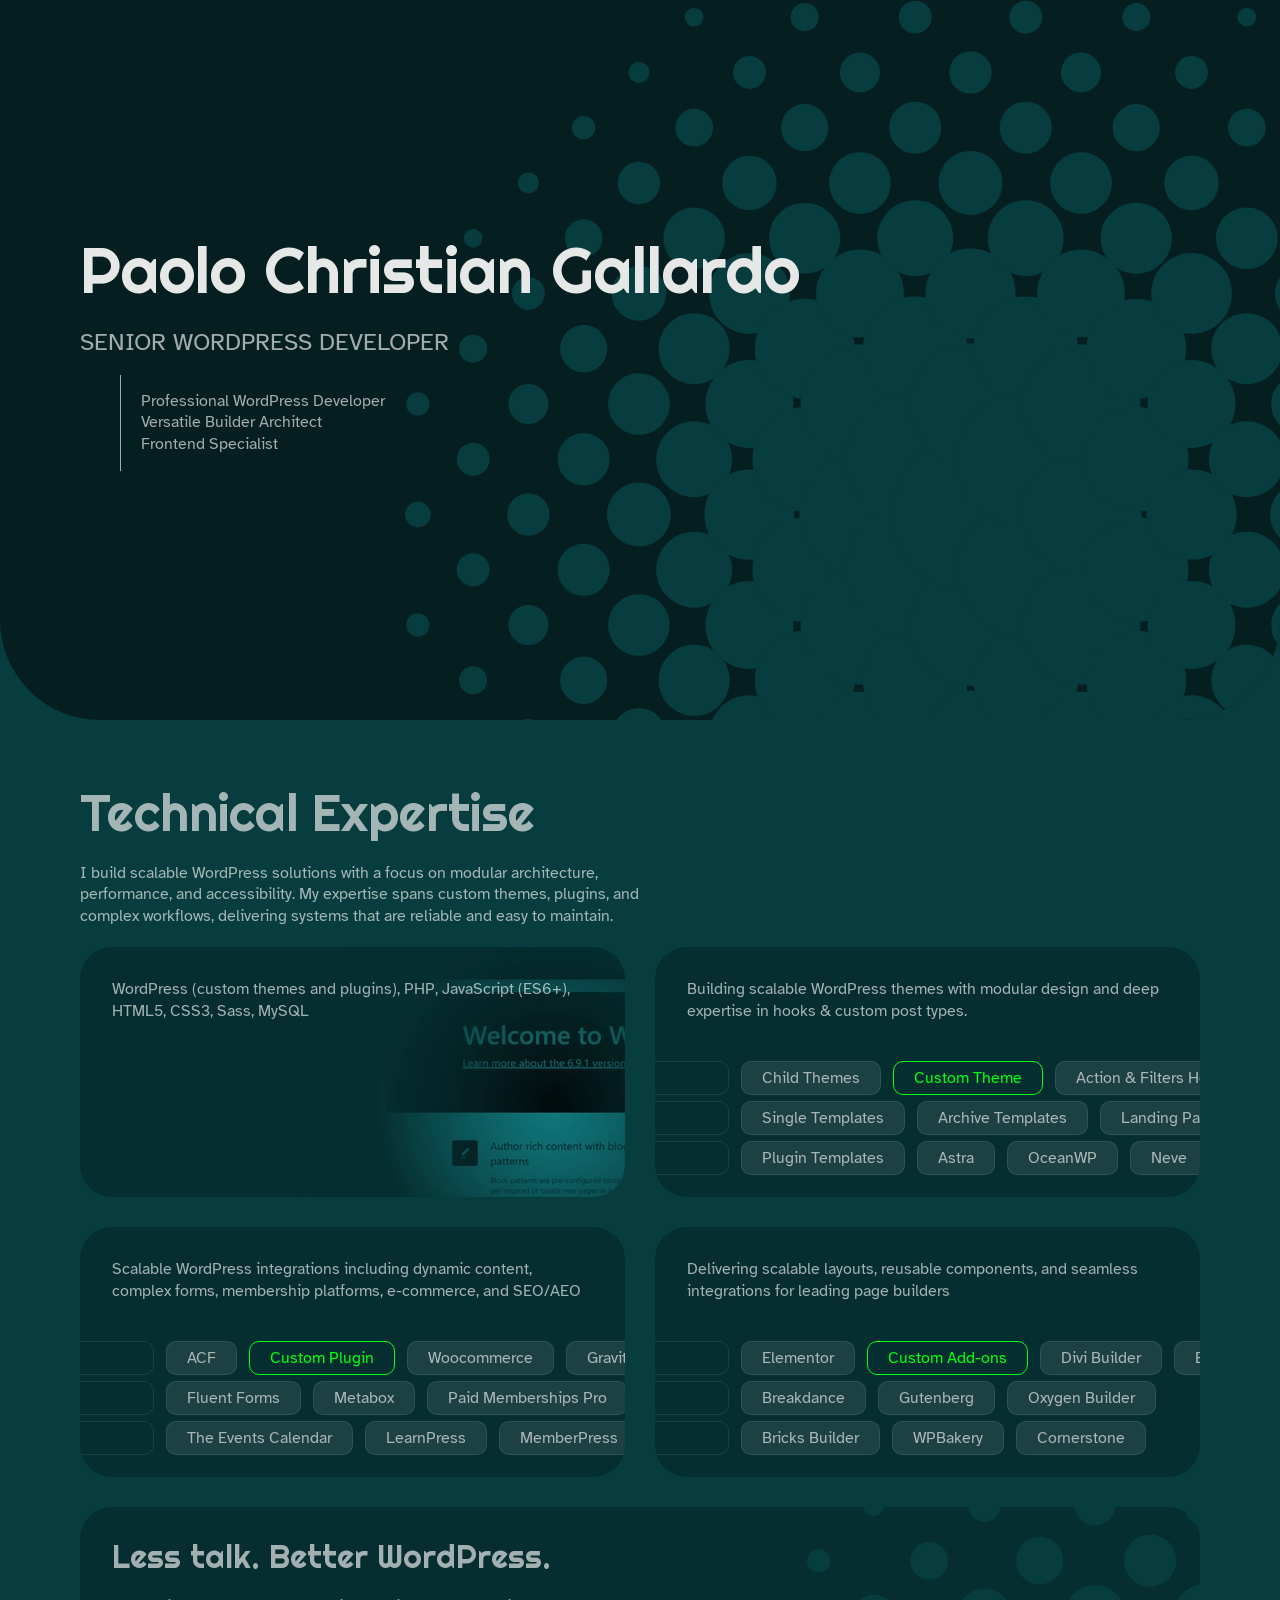
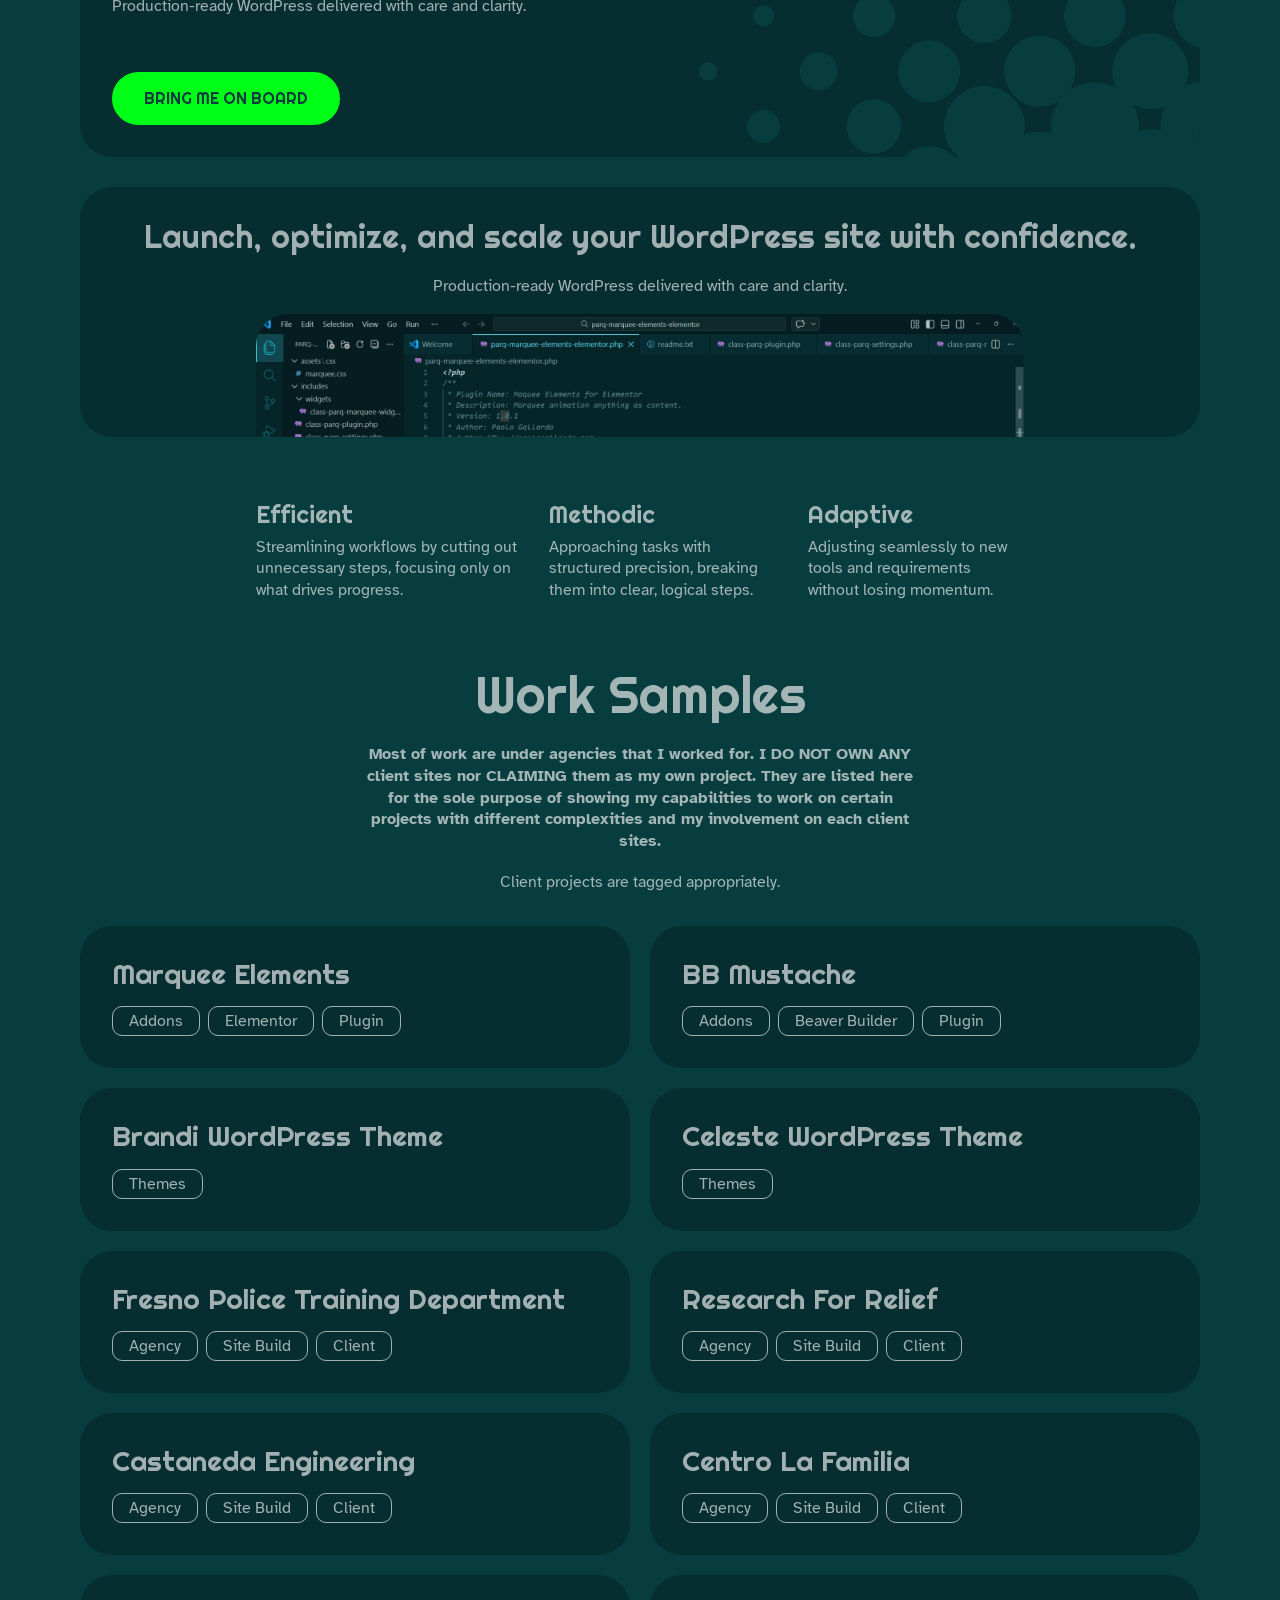
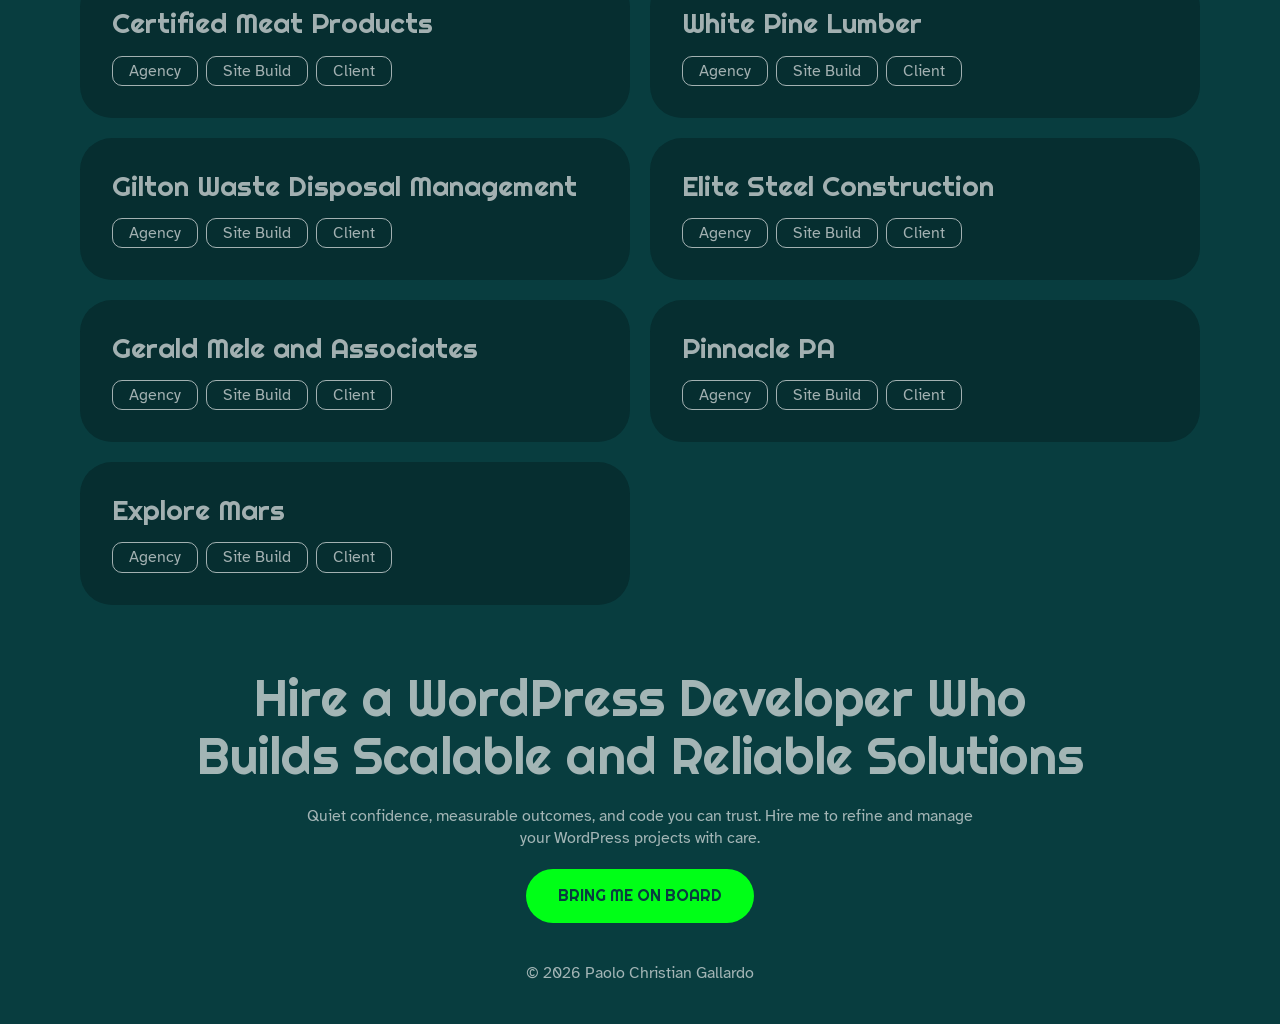
==== index.html @ c9f378cd "regen" ====
<!DOCTYPE html><html><head><meta charset="utf-8"><meta name="viewport" content="width=device-width, initial-scale=1"><style id="nuxt-ui-colors">@layer theme {
  :root, :host {
  --ui-color-primary-50: var(--color-green-50, oklch(98.2% 0.018 155.826));
  --ui-color-primary-100: var(--color-green-100, oklch(96.2% 0.044 156.743));
  --ui-color-primary-200: var(--color-green-200, oklch(92.5% 0.084 155.995));
  --ui-color-primary-300: var(--color-green-300, oklch(87.1% 0.15 154.449));
  --ui-color-primary-400: var(--color-green-400, oklch(79.2% 0.209 151.711));
  --ui-color-primary-500: var(--color-green-500, oklch(72.3% 0.219 149.579));
  --ui-color-primary-600: var(--color-green-600, oklch(62.7% 0.194 149.214));
  --ui-color-primary-700: var(--color-green-700, oklch(52.7% 0.154 150.069));
  --ui-color-primary-800: var(--color-green-800, oklch(44.8% 0.119 151.328));
  --ui-color-primary-900: var(--color-green-900, oklch(39.3% 0.095 152.535));
  --ui-color-primary-950: var(--color-green-950, oklch(26.6% 0.065 152.934));
  --ui-color-secondary-50: var(--color-blue-50, oklch(97% 0.014 254.604));
  --ui-color-secondary-100: var(--color-blue-100, oklch(93.2% 0.032 255.585));
  --ui-color-secondary-200: var(--color-blue-200, oklch(88.2% 0.059 254.128));
  --ui-color-secondary-300: var(--color-blue-300, oklch(80.9% 0.105 251.813));
  --ui-color-secondary-400: var(--color-blue-400, oklch(70.7% 0.165 254.624));
  --ui-color-secondary-500: var(--color-blue-500, oklch(62.3% 0.214 259.815));
  --ui-color-secondary-600: var(--color-blue-600, oklch(54.6% 0.245 262.881));
  --ui-color-secondary-700: var(--color-blue-700, oklch(48.8% 0.243 264.376));
  --ui-color-secondary-800: var(--color-blue-800, oklch(42.4% 0.199 265.638));
  --ui-color-secondary-900: var(--color-blue-900, oklch(37.9% 0.146 265.522));
  --ui-color-secondary-950: var(--color-blue-950, oklch(28.2% 0.091 267.935));
  --ui-color-success-50: var(--color-green-50, oklch(98.2% 0.018 155.826));
  --ui-color-success-100: var(--color-green-100, oklch(96.2% 0.044 156.743));
  --ui-color-success-200: var(--color-green-200, oklch(92.5% 0.084 155.995));
  --ui-color-success-300: var(--color-green-300, oklch(87.1% 0.15 154.449));
  --ui-color-success-400: var(--color-green-400, oklch(79.2% 0.209 151.711));
  --ui-color-success-500: var(--color-green-500, oklch(72.3% 0.219 149.579));
  --ui-color-success-600: var(--color-green-600, oklch(62.7% 0.194 149.214));
  --ui-color-success-700: var(--color-green-700, oklch(52.7% 0.154 150.069));
  --ui-color-success-800: var(--color-green-800, oklch(44.8% 0.119 151.328));
  --ui-color-success-900: var(--color-green-900, oklch(39.3% 0.095 152.535));
  --ui-color-success-950: var(--color-green-950, oklch(26.6% 0.065 152.934));
  --ui-color-info-50: var(--color-blue-50, oklch(97% 0.014 254.604));
  --ui-color-info-100: var(--color-blue-100, oklch(93.2% 0.032 255.585));
  --ui-color-info-200: var(--color-blue-200, oklch(88.2% 0.059 254.128));
  --ui-color-info-300: var(--color-blue-300, oklch(80.9% 0.105 251.813));
  --ui-color-info-400: var(--color-blue-400, oklch(70.7% 0.165 254.624));
  --ui-color-info-500: var(--color-blue-500, oklch(62.3% 0.214 259.815));
  --ui-color-info-600: var(--color-blue-600, oklch(54.6% 0.245 262.881));
  --ui-color-info-700: var(--color-blue-700, oklch(48.8% 0.243 264.376));
  --ui-color-info-800: var(--color-blue-800, oklch(42.4% 0.199 265.638));
  --ui-color-info-900: var(--color-blue-900, oklch(37.9% 0.146 265.522));
  --ui-color-info-950: var(--color-blue-950, oklch(28.2% 0.091 267.935));
  --ui-color-warning-50: var(--color-yellow-50, oklch(98.7% 0.026 102.212));
  --ui-color-warning-100: var(--color-yellow-100, oklch(97.3% 0.071 103.193));
  --ui-color-warning-200: var(--color-yellow-200, oklch(94.5% 0.129 101.54));
  --ui-color-warning-300: var(--color-yellow-300, oklch(90.5% 0.182 98.111));
  --ui-color-warning-400: var(--color-yellow-400, oklch(85.2% 0.199 91.936));
  --ui-color-warning-500: var(--color-yellow-500, oklch(79.5% 0.184 86.047));
  --ui-color-warning-600: var(--color-yellow-600, oklch(68.1% 0.162 75.834));
  --ui-color-warning-700: var(--color-yellow-700, oklch(55.4% 0.135 66.442));
  --ui-color-warning-800: var(--color-yellow-800, oklch(47.6% 0.114 61.907));
  --ui-color-warning-900: var(--color-yellow-900, oklch(42.1% 0.095 57.708));
  --ui-color-warning-950: var(--color-yellow-950, oklch(28.6% 0.066 53.813));
  --ui-color-error-50: var(--color-red-50, oklch(97.1% 0.013 17.38));
  --ui-color-error-100: var(--color-red-100, oklch(93.6% 0.032 17.717));
  --ui-color-error-200: var(--color-red-200, oklch(88.5% 0.062 18.334));
  --ui-color-error-300: var(--color-red-300, oklch(80.8% 0.114 19.571));
  --ui-color-error-400: var(--color-red-400, oklch(70.4% 0.191 22.216));
  --ui-color-error-500: var(--color-red-500, oklch(63.7% 0.237 25.331));
  --ui-color-error-600: var(--color-red-600, oklch(57.7% 0.245 27.325));
  --ui-color-error-700: var(--color-red-700, oklch(50.5% 0.213 27.518));
  --ui-color-error-800: var(--color-red-800, oklch(44.4% 0.177 26.899));
  --ui-color-error-900: var(--color-red-900, oklch(39.6% 0.141 25.723));
  --ui-color-error-950: var(--color-red-950, oklch(25.8% 0.092 26.042));
  --ui-color-neutral-50: var(--color-slate-50, oklch(98.4% 0.003 247.858));
  --ui-color-neutral-100: var(--color-slate-100, oklch(96.8% 0.007 247.896));
  --ui-color-neutral-200: var(--color-slate-200, oklch(92.9% 0.013 255.508));
  --ui-color-neutral-300: var(--color-slate-300, oklch(86.9% 0.022 252.894));
  --ui-color-neutral-400: var(--color-slate-400, oklch(70.4% 0.04 256.788));
  --ui-color-neutral-500: var(--color-slate-500, oklch(55.4% 0.046 257.417));
  --ui-color-neutral-600: var(--color-slate-600, oklch(44.6% 0.043 257.281));
  --ui-color-neutral-700: var(--color-slate-700, oklch(37.2% 0.044 257.287));
  --ui-color-neutral-800: var(--color-slate-800, oklch(27.9% 0.041 260.031));
  --ui-color-neutral-900: var(--color-slate-900, oklch(20.8% 0.042 265.755));
  --ui-color-neutral-950: var(--color-slate-950, oklch(12.9% 0.042 264.695));
  }
  :root, :host, .light {
  --ui-primary: var(--ui-color-primary-500);
  --ui-secondary: var(--ui-color-secondary-500);
  --ui-success: var(--ui-color-success-500);
  --ui-info: var(--ui-color-info-500);
  --ui-warning: var(--ui-color-warning-500);
  --ui-error: var(--ui-color-error-500);
  }
  .dark {
  --ui-primary: var(--ui-color-primary-400);
  --ui-secondary: var(--ui-color-secondary-400);
  --ui-success: var(--ui-color-success-400);
  --ui-info: var(--ui-color-info-400);
  --ui-warning: var(--ui-color-warning-400);
  --ui-error: var(--ui-color-error-400);
  }
}</style><style>.sample[data-v-98a1f78b]{transition:background-color var(--transition-duration) var(--transition-timing)}.sample__link[data-v-98a1f78b]{color:inherit;display:flex;flex-direction:column;height:100%;text-decoration:none}.sample[data-v-98a1f78b]:hover{background-color:var(--color-brand-dark)}.title[data-v-98a1f78b]{font-size:1.75rem;margin-bottom:1rem}.categories[data-v-98a1f78b]{display:flex;flex-wrap:wrap;gap:.5rem;margin-block:auto 0}.pill[data-v-98a1f78b]{border:1px solid var(--color-light-70);border-radius:var(--radius-content-inside);display:inline-block;padding:.25rem 1rem .16rem}</style><link rel="stylesheet" href="/_nuxt/entry.DYq2wZxN.css" crossorigin><link rel="stylesheet" href="/_nuxt/index.DpOPfNbk.css" crossorigin><link rel="preload" as="fetch" crossorigin="anonymous" href="/_payload.json?6cae3e83-a0f3-4185-8abc-649ba315ca87"><link rel="modulepreload" as="script" crossorigin href="/_nuxt/BhRD_aB1.js"><link rel="modulepreload" as="script" crossorigin href="/_nuxt/CKyKhfA3.js"><script type="module" src="/_nuxt/BhRD_aB1.js" crossorigin></script><link rel="prefetch" as="image" type="image/webp" href="/_nuxt/paologallardo-wordpress-expert-dashboard.Bff22_ym.webp"><link rel="prefetch" as="image" type="image/webp" href="/_nuxt/paologallardo-wordpress-expert-plugin-code.Czu4m8kP.webp"><link rel="prefetch" as="image" type="image/svg+xml" href="/_nuxt/rotating.BEDoqqHq.svg"><script>"use strict";(()=>{const t=window,e=document.documentElement,c=["dark","light"],n=getStorageValue("localStorage","nuxt-color-mode")||"system";let i=n==="system"?u():n;const r=e.getAttribute("data-color-mode-forced");r&&(i=r),l(i),t["__NUXT_COLOR_MODE__"]={preference:n,value:i,getColorScheme:u,addColorScheme:l,removeColorScheme:d};function l(o){const s=""+o+"",a="";e.classList?e.classList.add(s):e.className+=" "+s,a&&e.setAttribute("data-"+a,o)}function d(o){const s=""+o+"",a="";e.classList?e.classList.remove(s):e.className=e.className.replace(new RegExp(s,"g"),""),a&&e.removeAttribute("data-"+a)}function f(o){return t.matchMedia("(prefers-color-scheme"+o+")")}function u(){if(t.matchMedia&&f("").media!=="not all"){for(const o of c)if(f(":"+o).matches)return o}return"light"}})();function getStorageValue(t,e){switch(t){case"localStorage":return window.localStorage.getItem(e);case"sessionStorage":return window.sessionStorage.getItem(e);case"cookie":return getCookie(e);default:return null}}function getCookie(t){const c=("; "+window.document.cookie).split("; "+t+"=");if(c.length===2)return c.pop()?.split(";").shift()}</script></head><body><div id="__nuxt" class="isolate"><div class=""><main class="flex-1 p-6"><!--[--><section class="banner"><h1 class="text-2xl font-semibold mb-4">Paolo Christian Gallardo</h1><span class="phrases">Senior WordPress Developer</span><blockquote><p>Professional WordPress Developer</p><p>Versatile Builder Architect</p><p>Frontend Specialist</p></blockquote><img src="/_nuxt/rotating.BEDoqqHq.svg" class="rotating" alt></section><section class="page-row tech-expertise"><h2 class="row-title">Technical Expertise</h2><p class="lead-intro"> I build scalable WordPress solutions with a focus on modular architecture, performance, and accessibility. My expertise spans custom themes, plugins, and complex workflows, delivering systems that are reliable and easy to maintain. </p><div class="grid expertise-grid"><div class="box expertise wordpress"><p>WordPress (custom themes and plugins), PHP, JavaScript (ES6+), HTML5, CSS3, Sass, MySQL</p></div><div class="box expertise custom-theme js-viewport-trigger"><p>Building scalable WordPress themes with modular design and deep expertise in hooks &amp; custom post types.</p><aside><div class="specifics"><span>Child Themes</span><span class="highlight">Custom Theme</span><span>Action &amp; Filters Hooks</span><span>Template Heirarchy</span></div><div class="specifics"><span>Single Templates</span><span>Archive Templates</span><span>Landing Pages</span></div><div class="specifics"><span>Plugin Templates</span><span>Astra</span><span>OceanWP</span><span>Neve</span><span>GeneratePress</span></div></aside></div><div class="box expertise custom-plugin js-viewport-trigger"><p> Scalable WordPress integrations including dynamic content, complex forms, membership platforms, e-commerce, and SEO/AEO </p><aside><div class="specifics"><span>ACF</span><span class="highlight">Custom Plugin</span><span>Woocommerce</span><span>Gravity Forms</span></div><div class="specifics"><span>Fluent Forms</span><span>Metabox</span><span>Paid Memberships Pro</span></div><div class="specifics"><span>The Events Calendar</span><span>LearnPress</span><span>MemberPress</span></div></aside></div><div class="box expertise add-ons-extensions js-viewport-trigger"><p>Delivering scalable layouts, reusable components, and seamless integrations for leading page builders</p><aside><div class="specifics"><span>Elementor</span><span class="highlight">Custom Add-ons</span><span>Divi Builder</span><span>Beaver Builder</span></div><div class="specifics"><span>Breakdance</span><span>Gutenberg</span><span>Oxygen Builder</span></div><div class="specifics"><span>Bricks Builder</span><span>WPBakery</span><span>Cornerstone</span></div></aside></div><div class="box expertise cta twice attract"><h3>Less talk. Better WordPress.</h3><p>Production-ready WordPress delivered with care and clarity.</p><a href="mailto:paolo.j.gallardo@gmail.com" class="button">Bring me on board</a><img src="/_nuxt/rotating.BEDoqqHq.svg" class="rotating" alt></div><div class="box expertise thrice headline"><h3>Launch, optimize, and scale your WordPress site with confidence.</h3><p>Production-ready WordPress delivered with care and clarity.</p><figure class="tilt"><img src="/_nuxt/paologallardo-wordpress-expert-plugin-code.Czu4m8kP.webp" alt="Marquee Addons Plugin Header Code"></figure></div></div><div class="columns js-viewport-trigger"><div class="iconed"><h4> Efficient </h4><p> Streamlining workflows by cutting out unnecessary steps, focusing only on what drives progress. </p></div><div class="iconed"><h4> Methodic </h4><p> Approaching tasks with structured precision, breaking them into clear, logical steps. </p></div><div class="iconed"><h4> Adaptive </h4><p> Adjusting seamlessly to new tools and requirements without losing momentum. </p></div></div><h2 class="row-title text-center">Work Samples</h2><p class="text-center lead-intro center"><strong>Most of work are under agencies that I worked for. I DO NOT OWN ANY client sites nor CLAIMING them as my own project. They are listed here for the sole purpose of showing my capabilities to work on certain projects with different complexities and my involvement on each client sites.</strong></p><p class="text-center">Client projects are tagged appropriately.</p><div class="grid" id="samples"><div class="sample box" data-v-98a1f78b><a href="#" class="sample__link" target="_blank" rel="noopener noreferrer" data-v-98a1f78b><h3 class="title" data-v-98a1f78b>Marquee Elements</h3><div class="categories" data-v-98a1f78b><!--[--><span class="pill" data-v-98a1f78b>Addons</span><span class="pill" data-v-98a1f78b>Elementor</span><span class="pill" data-v-98a1f78b>Plugin</span><!--]--></div></a></div><div class="sample box" data-v-98a1f78b><a href="https://github.com/payatola2287/bbmustache" class="sample__link" target="_blank" rel="noopener noreferrer" data-v-98a1f78b><h3 class="title" data-v-98a1f78b>BB Mustache</h3><div class="categories" data-v-98a1f78b><!--[--><span class="pill" data-v-98a1f78b>Addons</span><span class="pill" data-v-98a1f78b>Beaver Builder</span><span class="pill" data-v-98a1f78b>Plugin</span><!--]--></div></a></div><div class="sample box" data-v-98a1f78b><a href="https://github.com/payatola2287/brandi-wordpress-theme" class="sample__link" target="_blank" rel="noopener noreferrer" data-v-98a1f78b><h3 class="title" data-v-98a1f78b>Brandi WordPress Theme</h3><div class="categories" data-v-98a1f78b><!--[--><span class="pill" data-v-98a1f78b>Themes</span><!--]--></div></a></div><div class="sample box" data-v-98a1f78b><a href="https://github.com/payatola2287/celeste-html-template" class="sample__link" target="_blank" rel="noopener noreferrer" data-v-98a1f78b><h3 class="title" data-v-98a1f78b>Celeste WordPress Theme</h3><div class="categories" data-v-98a1f78b><!--[--><span class="pill" data-v-98a1f78b>Themes</span><!--]--></div></a></div><div class="sample box" data-v-98a1f78b><a href="https://www.fresnopolice.net/" class="sample__link" target="_blank" rel="noopener noreferrer" data-v-98a1f78b><h3 class="title" data-v-98a1f78b>Fresno Police Training Department</h3><div class="categories" data-v-98a1f78b><!--[--><span class="pill" data-v-98a1f78b>Agency</span><span class="pill" data-v-98a1f78b>Site Build</span><span class="pill" data-v-98a1f78b>Client</span><!--]--></div></a></div><div class="sample box" data-v-98a1f78b><a href="https://researchforrelief.com/" class="sample__link" target="_blank" rel="noopener noreferrer" data-v-98a1f78b><h3 class="title" data-v-98a1f78b>Research For Relief</h3><div class="categories" data-v-98a1f78b><!--[--><span class="pill" data-v-98a1f78b>Agency</span><span class="pill" data-v-98a1f78b>Site Build</span><span class="pill" data-v-98a1f78b>Client</span><!--]--></div></a></div><div class="sample box" data-v-98a1f78b><a href="https://www.castaneda.engineering/" class="sample__link" target="_blank" rel="noopener noreferrer" data-v-98a1f78b><h3 class="title" data-v-98a1f78b>Castaneda Engineering</h3><div class="categories" data-v-98a1f78b><!--[--><span class="pill" data-v-98a1f78b>Agency</span><span class="pill" data-v-98a1f78b>Site Build</span><span class="pill" data-v-98a1f78b>Client</span><!--]--></div></a></div><div class="sample box" data-v-98a1f78b><a href="https://www.centrolafamilia.org/" class="sample__link" target="_blank" rel="noopener noreferrer" data-v-98a1f78b><h3 class="title" data-v-98a1f78b>Centro La Familia</h3><div class="categories" data-v-98a1f78b><!--[--><span class="pill" data-v-98a1f78b>Agency</span><span class="pill" data-v-98a1f78b>Site Build</span><span class="pill" data-v-98a1f78b>Client</span><!--]--></div></a></div><div class="sample box" data-v-98a1f78b><a href="https://certifiedmeatproducts.com/" class="sample__link" target="_blank" rel="noopener noreferrer" data-v-98a1f78b><h3 class="title" data-v-98a1f78b>Certified Meat Products</h3><div class="categories" data-v-98a1f78b><!--[--><span class="pill" data-v-98a1f78b>Agency</span><span class="pill" data-v-98a1f78b>Site Build</span><span class="pill" data-v-98a1f78b>Client</span><!--]--></div></a></div><div class="sample box" data-v-98a1f78b><a href="https://wplfresno.com/" class="sample__link" target="_blank" rel="noopener noreferrer" data-v-98a1f78b><h3 class="title" data-v-98a1f78b>White Pine Lumber</h3><div class="categories" data-v-98a1f78b><!--[--><span class="pill" data-v-98a1f78b>Agency</span><span class="pill" data-v-98a1f78b>Site Build</span><span class="pill" data-v-98a1f78b>Client</span><!--]--></div></a></div><div class="sample box" data-v-98a1f78b><a href="https://www.gilton.com/" class="sample__link" target="_blank" rel="noopener noreferrer" data-v-98a1f78b><h3 class="title" data-v-98a1f78b>Gilton Waste Disposal Management</h3><div class="categories" data-v-98a1f78b><!--[--><span class="pill" data-v-98a1f78b>Agency</span><span class="pill" data-v-98a1f78b>Site Build</span><span class="pill" data-v-98a1f78b>Client</span><!--]--></div></a></div><div class="sample box" data-v-98a1f78b><a href="https://www.elitesteelllc.com/" class="sample__link" target="_blank" rel="noopener noreferrer" data-v-98a1f78b><h3 class="title" data-v-98a1f78b>Elite Steel Construction</h3><div class="categories" data-v-98a1f78b><!--[--><span class="pill" data-v-98a1f78b>Agency</span><span class="pill" data-v-98a1f78b>Site Build</span><span class="pill" data-v-98a1f78b>Client</span><!--]--></div></a></div><div class="sample box" data-v-98a1f78b><a href="https://www.gmaengineering.com/" class="sample__link" target="_blank" rel="noopener noreferrer" data-v-98a1f78b><h3 class="title" data-v-98a1f78b>Gerald Mele and Associates</h3><div class="categories" data-v-98a1f78b><!--[--><span class="pill" data-v-98a1f78b>Agency</span><span class="pill" data-v-98a1f78b>Site Build</span><span class="pill" data-v-98a1f78b>Client</span><!--]--></div></a></div><div class="sample box" data-v-98a1f78b><a href="https://pinnaclepa.com/" class="sample__link" target="_blank" rel="noopener noreferrer" data-v-98a1f78b><h3 class="title" data-v-98a1f78b>Pinnacle PA</h3><div class="categories" data-v-98a1f78b><!--[--><span class="pill" data-v-98a1f78b>Agency</span><span class="pill" data-v-98a1f78b>Site Build</span><span class="pill" data-v-98a1f78b>Client</span><!--]--></div></a></div><div class="sample box" data-v-98a1f78b><a href="https://exploremars.org/" class="sample__link" target="_blank" rel="noopener noreferrer" data-v-98a1f78b><h3 class="title" data-v-98a1f78b>Explore Mars</h3><div class="categories" data-v-98a1f78b><!--[--><span class="pill" data-v-98a1f78b>Agency</span><span class="pill" data-v-98a1f78b>Site Build</span><span class="pill" data-v-98a1f78b>Client</span><!--]--></div></a></div></div></section><!--]--></main><footer class="text-center"><div class="cta"><h2>Hire a WordPress Developer Who Builds Scalable and Reliable Solutions</h2><p>Quiet confidence, measurable outcomes, and code you can trust. Hire me to refine and manage your WordPress projects with care.</p><a href="mailto:paolo.j.gallardo@gmail.com" class="button">Bring me on board</a></div><p class="colophon">© <span>2026</span> Paolo Christian Gallardo</p></footer></div></div><div id="teleports"></div><script>window.__NUXT__={};window.__NUXT__.config={public:{"nuxt-scripts":{version:"",defaultScriptOptions:{trigger:"onNuxtReady"}}},app:{baseURL:"/",buildId:"6cae3e83-a0f3-4185-8abc-649ba315ca87",buildAssetsDir:"/_nuxt/",cdnURL:""}}</script><script type="application/json" data-nuxt-data="nuxt-app" data-ssr="true" id="__NUXT_DATA__" data-src="/_payload.json?6cae3e83-a0f3-4185-8abc-649ba315ca87">[{"state":1,"once":7,"_errors":8,"serverRendered":5,"path":10,"prerenderedAt":11},["Reactive",2],{"$scolor-mode":3},{"preference":4,"value":4,"unknown":5,"forced":6},"system",true,false,["Set"],["ShallowReactive",9],{},"/",1772177697431]</script></body></html>
---- _nuxt/entry.DYq2wZxN.css ----
@font-face{font-family:Atkinson Hyperlegible;src:local("Atkinson Hyperlegible Regular Italic"),local("Atkinson Hyperlegible Italic"),url(../_fonts/1ZTlEDqU4DtwDJiND8f6qaugUpa0RIDvQl-v7iM6l54-xekfP0_JgTw9E6Af7pMo_Zi2Mmc9GG17RFwXn98IQsk.woff) format(woff);font-display:swap;font-weight:400;font-style:italic}@font-face{font-family:"Atkinson Hyperlegible Fallback: Noto Sans Mono";src:local("Noto Sans Mono");size-adjust:73.8333%;ascent-override:128.6682%;descent-override:39.2777%;line-gap-override:0%}@font-face{font-family:Atkinson Hyperlegible;src:local("Atkinson Hyperlegible Bold Italic"),url(../_fonts/1ZTlEDqU4DtwDJiND8f6qaugUpa0RIDvQl-v7iM6l54-K9kFzvi5k9CB6Cg5ygtU3wnsCEc3DJEBZT2w4PUHaqA.woff) format(woff);font-display:swap;font-weight:700;font-style:italic}@font-face{font-family:Atkinson Hyperlegible;src:local("Atkinson Hyperlegible Regular Italic"),local("Atkinson Hyperlegible Italic"),url(../_fonts/JK0CR8tugVspfwVG0gJD-vUwnqKCMM4P5S0xnI-nyrg-jJMQVAQT4dx1C2nKi9HIUbzAHcFak2sg2uyePX6I94g.woff2) format(woff2);font-display:swap;unicode-range:U+0100-02BA,U+02BD-02C5,U+02C7-02CC,U+02CE-02D7,U+02DD-02FF,U+0304,U+0308,U+0329,U+1D00-1DBF,U+1E00-1E9F,U+1EF2-1EFF,U+2020,U+20A0-20AB,U+20AD-20C0,U+2113,U+2C60-2C7F,U+A720-A7FF;font-weight:400;font-style:italic}@font-face{font-family:Atkinson Hyperlegible;src:local("Atkinson Hyperlegible Regular Italic"),local("Atkinson Hyperlegible Italic"),url(../_fonts/XcJOy-7k57yTUEV5SXyjzB6kNn7kR75vpH9j0KQ9dYw-jMgyN5TSNa5dQuw0RgVg6cyTTYDs6dzuzPMOKI5Cg0U.woff2) format(woff2);font-display:swap;unicode-range:U+0000-00FF,U+0131,U+0152-0153,U+02BB-02BC,U+02C6,U+02DA,U+02DC,U+0304,U+0308,U+0329,U+2000-206F,U+20AC,U+2122,U+2191,U+2193,U+2212,U+2215,U+FEFF,U+FFFD;font-weight:400;font-style:italic}@font-face{font-family:Atkinson Hyperlegible;src:local("Atkinson Hyperlegible Regular"),local("Atkinson Hyperlegible"),url(../_fonts/SEQXeFMJBZhG3reXndg_1d9PUtkOsdYwMlFYI0GEq6Q-1tkMmNmh51Wl52KgaXr9ykjLhbQjFcjIsS0_eTXAavI.woff2) format(woff2);font-display:swap;unicode-range:U+0100-02BA,U+02BD-02C5,U+02C7-02CC,U+02CE-02D7,U+02DD-02FF,U+0304,U+0308,U+0329,U+1D00-1DBF,U+1E00-1E9F,U+1EF2-1EFF,U+2020,U+20A0-20AB,U+20AD-20C0,U+2113,U+2C60-2C7F,U+A720-A7FF;font-weight:400;font-style:normal}@font-face{font-family:Atkinson Hyperlegible;src:local("Atkinson Hyperlegible Regular"),local("Atkinson Hyperlegible"),url(../_fonts/mREDsH1zqaJOZI_W01FjTMdzAocLOotb0atBf5jmIPQ-hehuVC6HCSq08K313KQcCINIOPtUPrCIjwuIbl4wGUw.woff2) format(woff2);font-display:swap;unicode-range:U+0000-00FF,U+0131,U+0152-0153,U+02BB-02BC,U+02C6,U+02DA,U+02DC,U+0304,U+0308,U+0329,U+2000-206F,U+20AC,U+2122,U+2191,U+2193,U+2212,U+2215,U+FEFF,U+FFFD;font-weight:400;font-style:normal}@font-face{font-family:Atkinson Hyperlegible;src:local("Atkinson Hyperlegible Bold"),url(../_fonts/yOCzU7Is6nsMgWK08KYsS3sMpm2dForOTDv1qJ7QiM-qgW5TReFNiP3_bFalyRNdZYlnNg8fcTfGxDvoh61h5w.woff2) format(woff2);font-display:swap;unicode-range:U+0000-00FF,U+0131,U+0152-0153,U+02BB-02BC,U+02C6,U+02DA,U+02DC,U+0304,U+0308,U+0329,U+2000-206F,U+20AC,U+2122,U+2191,U+2193,U+2212,U+2215,U+FEFF,U+FFFD;font-weight:700;font-style:normal}@font-face{font-family:"Atkinson Hyperlegible Fallback: Courier New";src:local("Courier New");size-adjust:73.8213%;ascent-override:128.6891%;descent-override:39.284%;line-gap-override:0%}@font-face{font-family:"Atkinson Hyperlegible Fallback: Roboto Mono";src:local("Roboto Mono");size-adjust:73.8213%;ascent-override:128.6891%;descent-override:39.284%;line-gap-override:0%}@font-face{font-family:Atkinson Hyperlegible;src:local("Atkinson Hyperlegible Regular"),local("Atkinson Hyperlegible"),url(../_fonts/1ZTlEDqU4DtwDJiND8f6qaugUpa0RIDvQl-v7iM6l54-flE0F9t__wm3BStnG-rQVT2NYjuf5xMBr5NSTcXKPbc.woff) format(woff);font-display:swap;font-weight:400;font-style:normal}@font-face{font-family:Atkinson Hyperlegible;src:local("Atkinson Hyperlegible Bold"),url(../_fonts/1ZTlEDqU4DtwDJiND8f6qaugUpa0RIDvQl-v7iM6l54-KFyN7VomQY5fSoKh01jc9xxSs_ASCja4g19Trik2Ue0.woff) format(woff);font-display:swap;font-weight:700;font-style:normal}@font-face{font-family:Atkinson Hyperlegible;src:local("Atkinson Hyperlegible Bold Italic"),url(../_fonts/w4jZzuX3k3KzETia-gGxhZm728YsbGaQCCYOVbLIQTE-szEa34ZyTtrjH8TJzkxXen1KC4g3Yde2Wrfb7Rrs6jM.woff2) format(woff2);font-display:swap;unicode-range:U+0100-02BA,U+02BD-02C5,U+02C7-02CC,U+02CE-02D7,U+02DD-02FF,U+0304,U+0308,U+0329,U+1D00-1DBF,U+1E00-1E9F,U+1EF2-1EFF,U+2020,U+20A0-20AB,U+20AD-20C0,U+2113,U+2C60-2C7F,U+A720-A7FF;font-weight:700;font-style:italic}@font-face{font-family:Atkinson Hyperlegible;src:local("Atkinson Hyperlegible Bold Italic"),url(../_fonts/qv91oMv4jE4-rKu45OEenHIVclgX0vgo1dJXleJac5U-a3_vuGarfQswvFoD5Wf737RQEoguS_an9CvVnbO5rRE.woff2) format(woff2);font-display:swap;unicode-range:U+0000-00FF,U+0131,U+0152-0153,U+02BB-02BC,U+02C6,U+02DA,U+02DC,U+0304,U+0308,U+0329,U+2000-206F,U+20AC,U+2122,U+2191,U+2193,U+2212,U+2215,U+FEFF,U+FFFD;font-weight:700;font-style:italic}@font-face{font-family:Atkinson Hyperlegible;src:local("Atkinson Hyperlegible Bold"),url(../_fonts/19ye91rXtEodkUZQtxB5TEOiqRGxjgyZorDJjhfcIKE-vui8rS6iczXpqMBoeoxN_P4nQa_kBD0YkQ-eaHLXamI.woff2) format(woff2);font-display:swap;unicode-range:U+0100-02BA,U+02BD-02C5,U+02C7-02CC,U+02CE-02D7,U+02DD-02FF,U+0304,U+0308,U+0329,U+1D00-1DBF,U+1E00-1E9F,U+1EF2-1EFF,U+2020,U+20A0-20AB,U+20AD-20C0,U+2113,U+2C60-2C7F,U+A720-A7FF;font-weight:700;font-style:normal}@font-face{font-family:Righteous;src:local("Righteous Regular"),local("Righteous"),url(../_fonts/1ZTlEDqU4DtwDJiND8f6qaugUpa0RIDvQl-v7iM6l54-4eM7JIaO9WY6stJ5iVaOgtye6ubSkomPSXEfdQDei6A.woff) format(woff);font-display:swap;font-weight:400;font-style:normal}@font-face{font-family:"Righteous Fallback: BlinkMacSystemFont";src:local("BlinkMacSystemFont");size-adjust:113.2474%;ascent-override:86.9657%;descent-override:22.6792%;line-gap-override:0%}@font-face{font-family:"Righteous Fallback: Segoe UI";src:local("Segoe UI");size-adjust:106.3877%;ascent-override:92.5731%;descent-override:24.1415%;line-gap-override:0%}@font-face{font-family:"Righteous Fallback: Helvetica Neue";src:local("Helvetica Neue");size-adjust:104.8177%;ascent-override:93.9596%;descent-override:24.5031%;line-gap-override:0%}@font-face{font-family:"Righteous Fallback: Arial";src:local("Arial");size-adjust:105.805%;ascent-override:93.0828%;descent-override:24.2745%;line-gap-override:0%}@font-face{font-family:"Righteous Fallback: Noto Sans";src:local("Noto Sans");size-adjust:99.5105%;ascent-override:98.9708%;descent-override:25.8099%;line-gap-override:0%}@font-face{font-family:Righteous;src:local("Righteous Regular"),local("Righteous"),url(../_fonts/9pcE3Gzbk0QrTxn0RyhNx-b3V0zZWlT8w2spqVr8BB8-RSX3UmESXxwDz3WbF0WWK0Xy2nfiis4r87rRPgHSQZc.woff2) format(woff2);font-display:swap;unicode-range:U+0100-02BA,U+02BD-02C5,U+02C7-02CC,U+02CE-02D7,U+02DD-02FF,U+0304,U+0308,U+0329,U+1D00-1DBF,U+1E00-1E9F,U+1EF2-1EFF,U+2020,U+20A0-20AB,U+20AD-20C0,U+2113,U+2C60-2C7F,U+A720-A7FF;font-weight:400;font-style:normal}@font-face{font-family:Righteous;src:local("Righteous Regular"),local("Righteous"),url(../_fonts/A_muEu2L9IfPbCnC3tCfMoASmcMX9PN-8pJaoAzf3xc-aifY66pIi7OYVsy4xBe2deRFyKlQVenjMtck5cisp2o.woff2) format(woff2);font-display:swap;unicode-range:U+0000-00FF,U+0131,U+0152-0153,U+02BB-02BC,U+02C6,U+02DA,U+02DC,U+0304,U+0308,U+0329,U+2000-206F,U+20AC,U+2122,U+2191,U+2193,U+2212,U+2215,U+FEFF,U+FFFD;font-weight:400;font-style:normal}:root{--color-brand-dark:#051f20;--color-brand:#083d3f;--color-brand-30:#062e30;--color-light:#e6e8e8;--color-light-70:#e6e8e8b3;--color-light-10:#e6e8e81a;--color-highlight:#00ff17;--radius-outside:6.25rem;--radius-inside:2rem;--radius-content-inside:.625rem;--font-heading:"Righteous", "Righteous Fallback: BlinkMacSystemFont", "Righteous Fallback: Segoe UI", "Righteous Fallback: Helvetica Neue", "Righteous Fallback: Arial", "Righteous Fallback: Noto Sans",sans-serif;--font-body:"Atkinson Hyperlegible", "Atkinson Hyperlegible Fallback: Courier New", "Atkinson Hyperlegible Fallback: Roboto Mono", "Atkinson Hyperlegible Fallback: Noto Sans Mono",monospace;--transition-duration:.3s;--transition-slow-duration:1.3s;--transition-timing:linear}body,html{background-color:var(--color-brand);color:var(--color-light-70);font-family:var(--font-body);font-size:16px;line-height:1.35;margin:0;padding:0}*{box-sizing:border-box}h1,h2,h3,h4,h5,h6,p{margin:0;padding:0}h1,h2,h3,h4,h5,h6{font-family:var(--font-heading);font-weight:400;line-height:1.15;margin-block-end:1.25rem}h1{font-size:5.125rem}h2{font-size:3.1875rem}h3{font-size:2rem}h4{font-size:1.5rem}a,p,span{font-family:Atkinson Hyperlegible,"Atkinson Hyperlegible Fallback: Courier New","Atkinson Hyperlegible Fallback: Roboto Mono","Atkinson Hyperlegible Fallback: Noto Sans Mono",monospace}p+p{margin-block-start:1rem}h1{color:#333;font-size:clamp(60px,5vw,120px);margin-bottom:20px}a{color:var(--color-highlight);text-decoration:none}.highlight,a.button,mark{background-color:var(--color-highlight);color:var(--color-brand)}a.button{border-radius:var(--radius-inside);display:inline-block;font-family:var(--font-heading);margin-block-start:1.25rem;padding:1rem 2rem;text-transform:uppercase;transition:all var(--transition-duration) var(--transition-timing);will-change:background-color,color}a.button:is(:hover,:focus){background-color:var(--color-brand-dark);color:var(--color-highlight)}.text-center{text-align:center}.center{margin-inline:auto}.padded{padding:5rem}.banner{background-color:var(--color-brand-dark);border-bottom-left-radius:var(--radius-outside);border-bottom-right-radius:var(--radius-outside);display:flex;flex-direction:column;height:80vh;justify-content:center;overflow:hidden;position:relative}.banner,.tech-expertise{padding-inline-end:40vw}.banner,.page-row{padding:clamp(40px,5vw,100px) 40px}footer{padding:0 40px}.banner h1{color:var(--color-light)}.banner .phrases{font-size:1.5rem;text-transform:uppercase}.banner blockquote{border-left:1px solid var(--color-light-70);padding-block:1rem;padding-inline-start:1.25rem}.banner blockquote p{margin-block-start:0}.banner :not(img){position:relative;z-index:2}.rotating{bottom:-50%;position:absolute;right:-20%;z-index:1}.grid{display:grid;gap:1.875rem}.box{background-color:var(--color-brand-30);border-radius:var(--radius-inside);overflow:hidden;padding:2rem;position:relative}#samples,.expertise-grid{grid-template-columns:1fr;margin-top:1.25rem}.expertise{align-items:start;display:flex;flex-direction:column;height:15.625rem}.expertise aside{bottom:1rem;left:-15%;position:absolute}.expertise.headline{align-items:center}.specifics{display:flex;gap:.75rem;margin-block:.375rem;transform:translateZ(0);transition:transform var(--transition-slow-duration) var(--transition-timing);width:-moz-max-content;width:max-content;will-change:transform}.expertise-grid{grid-template-columns:1fr}.box.in-view .specifics{transform:translate3d(.7rem,0,0)}.box.in-view .specifics:first-child{transform:translate3d(-2.7rem,0,0)}.box.in-view .specifics:last-child{transform:translate3d(-3.7rem,0,0)}.specifics span,.specifics:before{background-color:var(--color-light-10);border:1px solid var(--color-light-10);border-radius:var(--radius-content-inside);display:inline-block;line-height:1;padding:.5rem 1.25rem}.specifics:before{background-color:transparent;content:"";width:7.125rem}.specifics span.highlight{background-color:transparent;border:1px solid var(--color-highlight);color:var(--color-highlight)}.expertise .button{margin-block-end:0;margin-block-start:auto}.expertise.cta .rotating{animation:rotate-reverse 50s linear infinite;left:50%;top:-50%}.expertise .tilt{max-width:48rem}.expertise .tilt img{border-radius:var(--radius-inside);max-width:100%}.expertise.wordpress{background:url(./paologallardo-wordpress-expert-dashboard.Bff22_ym.webp) 100%/auto no-repeat,var(--color-brand-30)}.columns{display:flex;gap:2rem;justify-content:center;margin-block:clamp(40px,5vw,100px);margin-inline:auto;max-width:48rem}.iconed{opacity:0;transform:translate3d(0,10px,0);transition-duration:var(--transition-duration);transition-property:all;transition-timing-function:var(--transition-timing);will-change:transform,opacity}.columns.in-view .iconed{opacity:1;transform:translateZ(0)}.iconed h4{margin-bottom:.5rem}.lead-intro{margin-block-end:1.25rem}.rotating{animation:rotate 50s linear infinite}#samples{gap:1.25rem;margin-block-start:2rem}.work-samples{background-color:var(--color-brand-dark)}.work-samples h2,.work-samples>p{margin-inline:auto;max-width:62rem;text-align:center}footer .cta{margin-inline:auto;max-width:56.25rem}footer .cta p{margin-inline:auto;max-width:42.5rem}.colophon{margin-block:2.5rem}@keyframes rotate{0%{transform:rotate(0)}to{transform:rotate(-1turn)}}@keyframes rotate-reverse{0%{transform:rotate(0)}to{transform:rotate(1turn)}}@media(min-width:861px){.lead-intro{width:50%}.banner,.page-row{padding:clamp(40px,5vw,100px) 80px}#samples,.expertise-grid{grid-template-columns:repeat(2,1fr)}.grid .thrice,.grid .twice{grid-column:span 2}.iconed{transition-delay:.06s}.iconed:first-child{transition-delay:0s}.iconed:last-child{transition-delay:.12s}}@media(min-width:1281px){.expertise-grid{grid-template-columns:repeat(3,1fr)}#samples{grid-template-columns:repeat(4,1fr)}.grid .twice{grid-column:span 2}.grid .thrice{grid-column:span 3}}@media(min-width:1600px){#samples{grid-template-columns:repeat(5,1fr)}}@font-face{font-display:swap;font-family:Atkinson Hyperlegible;font-style:normal;font-weight:400;src:url(./Atkinson_Hyperlegible-normal-400-latin-ext.DRk46D-x.woff2) format("woff2");unicode-range:u+0100-02ba,u+02bd-02c5,u+02c7-02cc,u+02ce-02d7,u+02dd-02ff,u+0304,u+0308,u+0329,u+1d00-1dbf,u+1e00-1e9f,u+1ef2-1eff,u+2020,u+20a0-20ab,u+20ad-20c0,u+2113,u+2c60-2c7f,u+a720-a7ff}@font-face{font-display:swap;font-family:Atkinson Hyperlegible;font-style:normal;font-weight:400;src:url(./Atkinson_Hyperlegible-normal-400-latin.BrHNak5F.woff2) format("woff2");unicode-range:u+00??,u+0131,u+0152-0153,u+02bb-02bc,u+02c6,u+02da,u+02dc,u+0304,u+0308,u+0329,u+2000-206f,u+20ac,u+2122,u+2191,u+2193,u+2212,u+2215,u+feff,u+fffd}@font-face{font-display:swap;font-family:Righteous;font-style:normal;font-weight:400;src:url(./Righteous-normal-400-latin-ext.rbdiPHGJ.woff2) format("woff2");unicode-range:u+0100-02ba,u+02bd-02c5,u+02c7-02cc,u+02ce-02d7,u+02dd-02ff,u+0304,u+0308,u+0329,u+1d00-1dbf,u+1e00-1e9f,u+1ef2-1eff,u+2020,u+20a0-20ab,u+20ad-20c0,u+2113,u+2c60-2c7f,u+a720-a7ff}@font-face{font-display:swap;font-family:Righteous;font-style:normal;font-weight:400;src:url(./Righteous-normal-400-latin.DIzXvQUm.woff2) format("woff2");unicode-range:u+00??,u+0131,u+0152-0153,u+02bb-02bc,u+02c6,u+02da,u+02dc,u+0304,u+0308,u+0329,u+2000-206f,u+20ac,u+2122,u+2191,u+2193,u+2212,u+2215,u+feff,u+fffd}
---- _nuxt/index.DpOPfNbk.css ----
.sample[data-v-98a1f78b]{transition:background-color var(--transition-duration) var(--transition-timing)}.sample__link[data-v-98a1f78b]{color:inherit;display:flex;flex-direction:column;height:100%;text-decoration:none}.sample[data-v-98a1f78b]:hover{background-color:var(--color-brand-dark)}.title[data-v-98a1f78b]{font-size:1.75rem;margin-bottom:1rem}.categories[data-v-98a1f78b]{display:flex;flex-wrap:wrap;gap:.5rem;margin-block:auto 0}.pill[data-v-98a1f78b]{border:1px solid var(--color-light-70);border-radius:var(--radius-content-inside);display:inline-block;padding:.25rem 1rem .16rem}
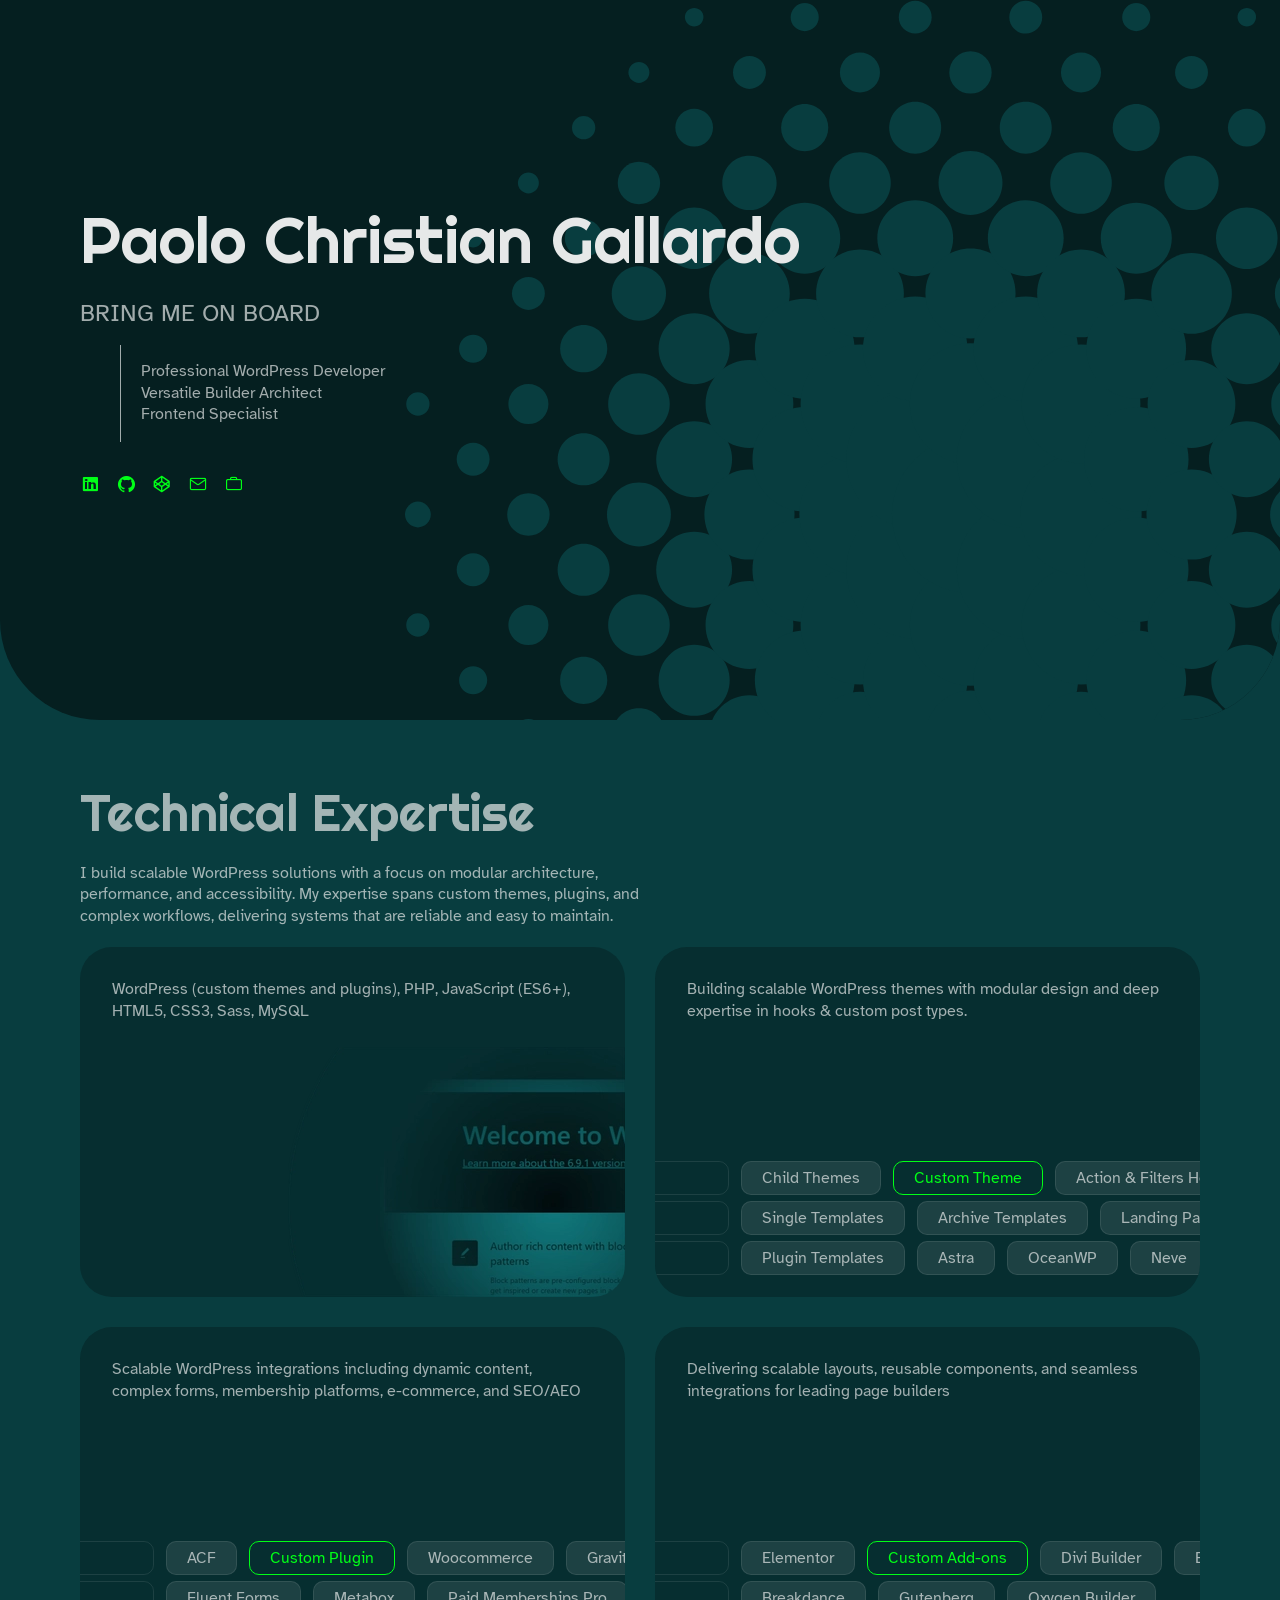
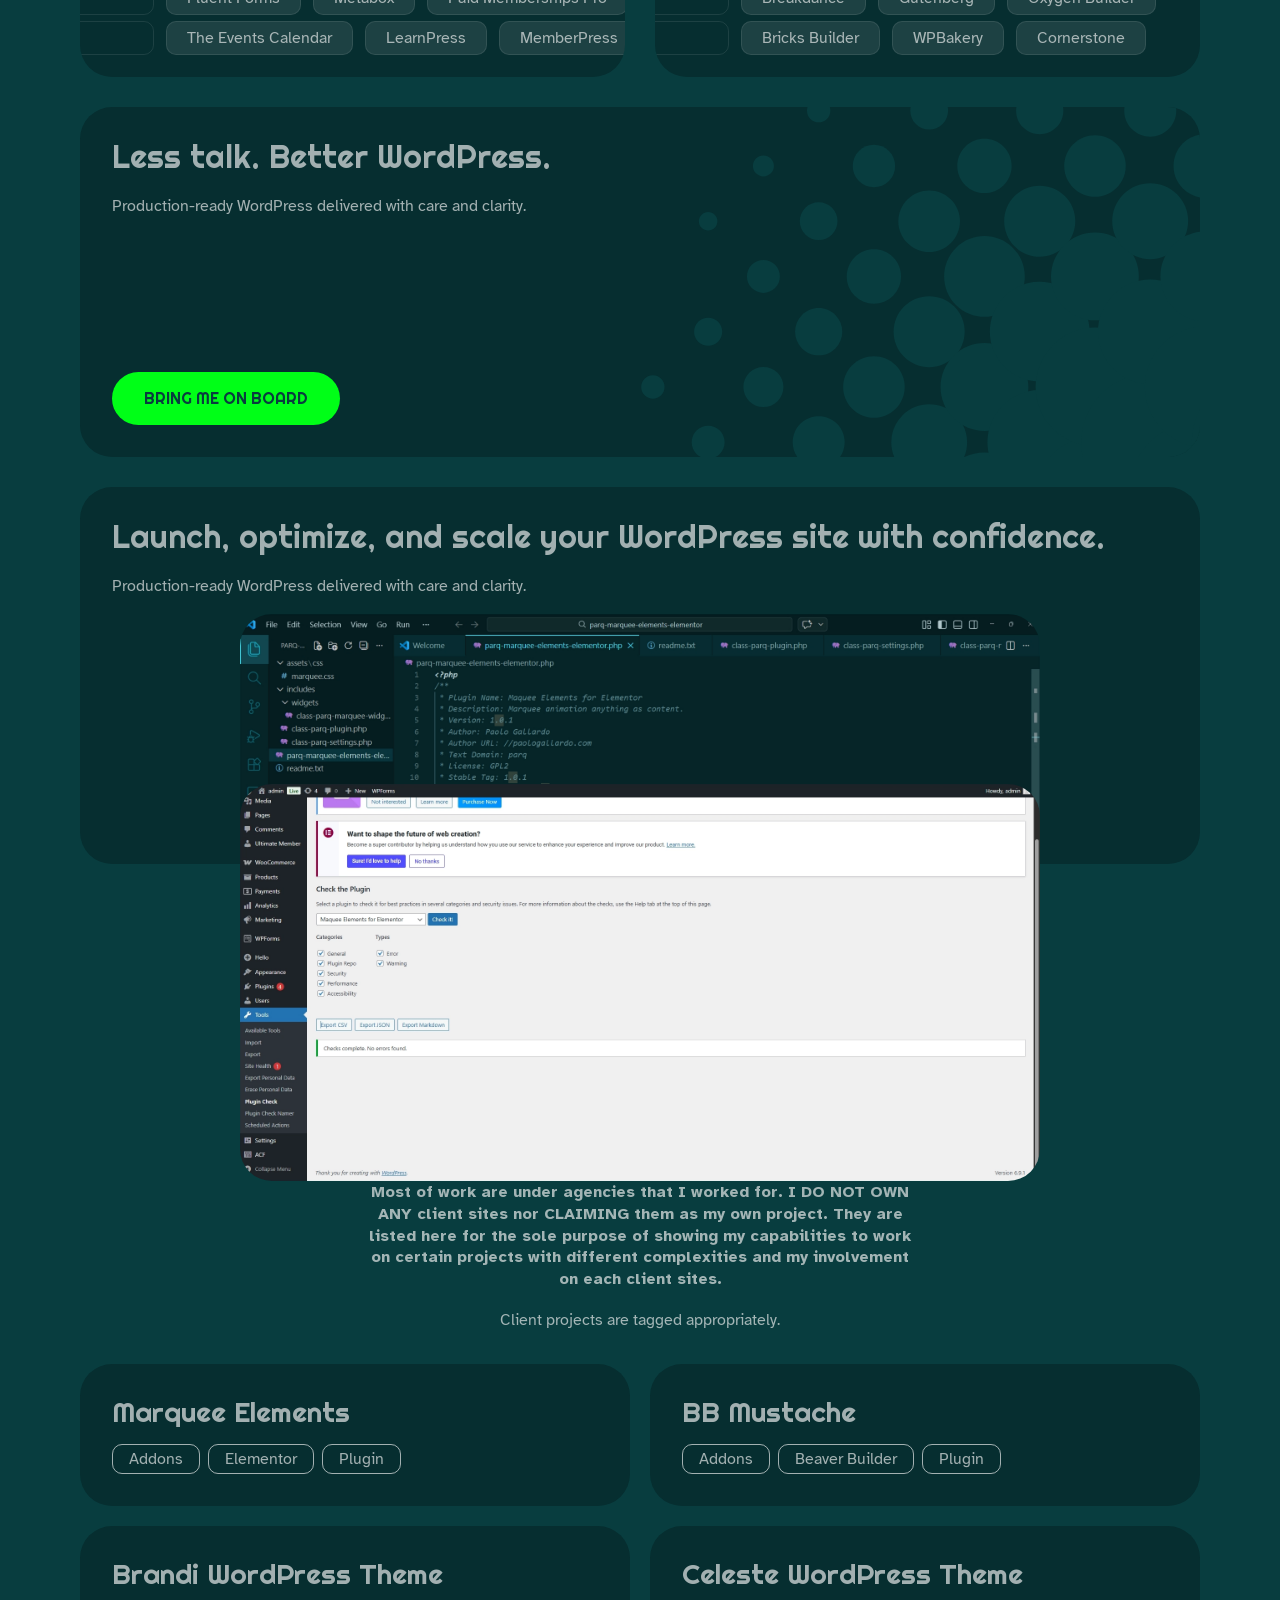
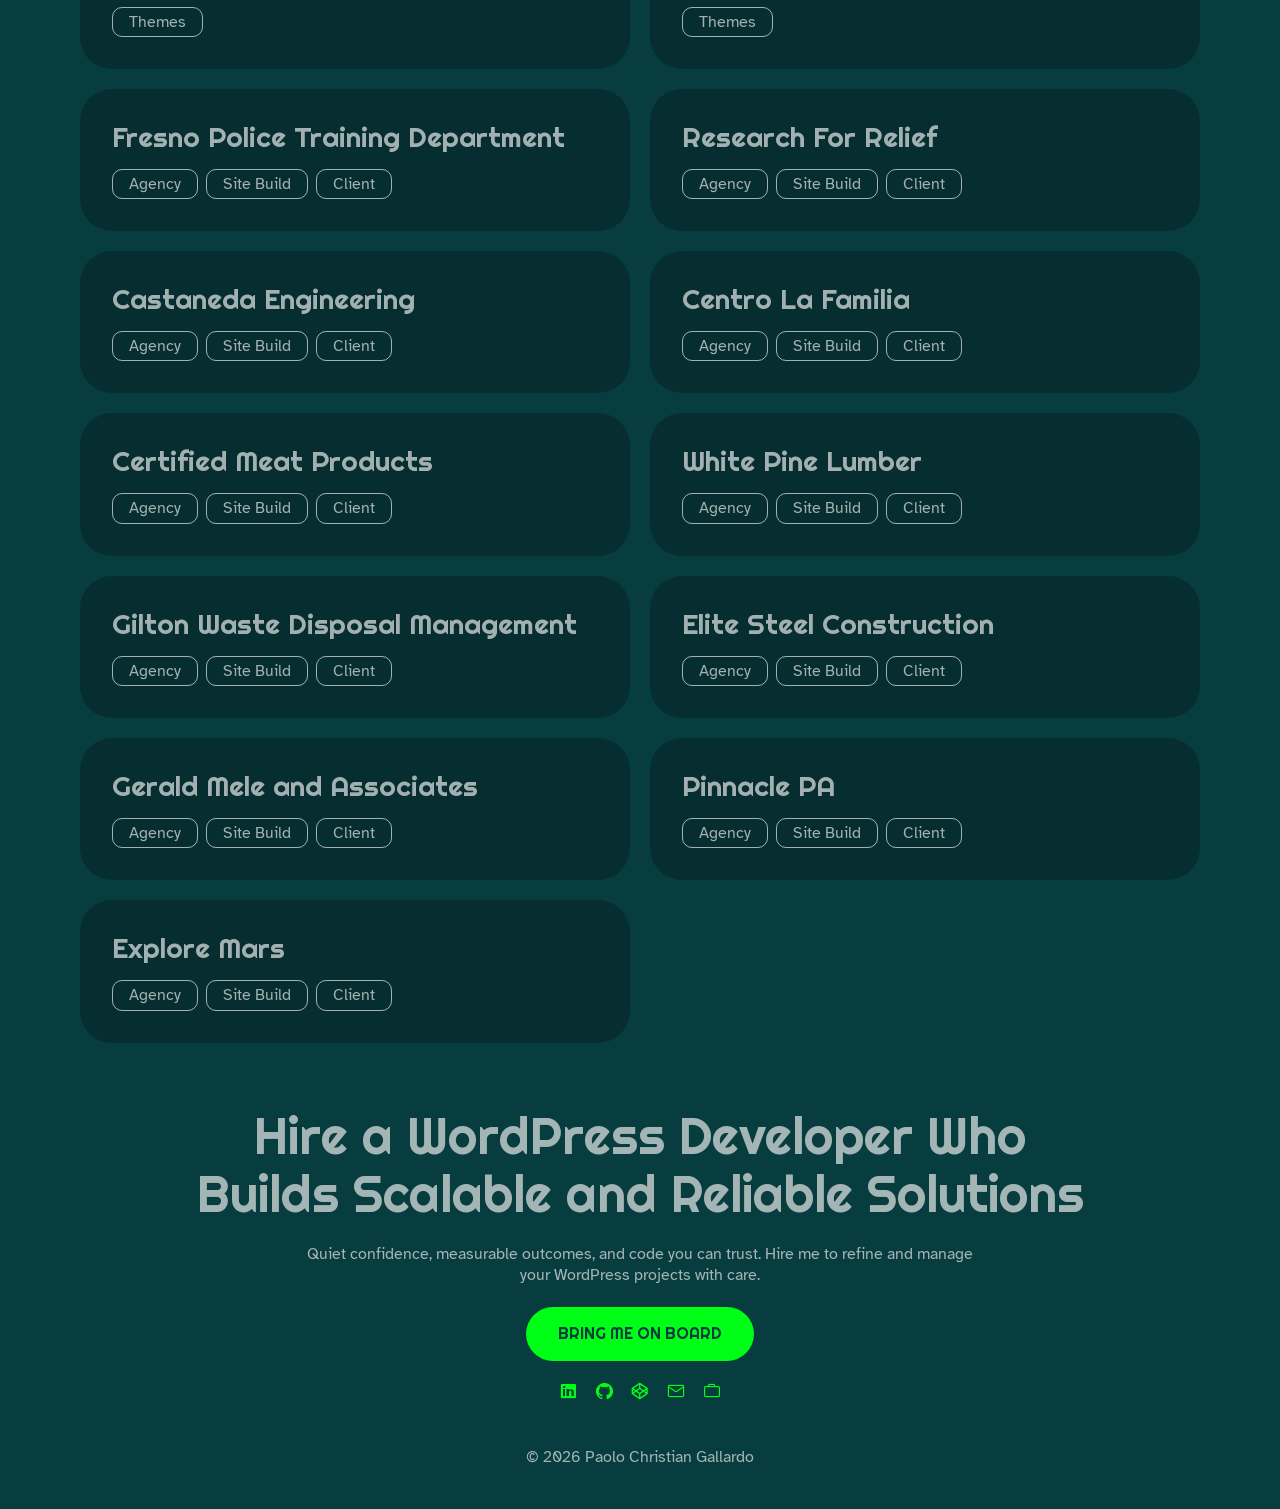
==== commit bfdba154: "update" ====
--- a/index.html
+++ b/index.html
@@ -94,4 +94,4 @@
   --ui-warning: var(--ui-color-warning-400);
   --ui-error: var(--ui-color-error-400);
   }
-}</style><style>.sample[data-v-98a1f78b]{transition:background-color var(--transition-duration) var(--transition-timing)}.sample__link[data-v-98a1f78b]{color:inherit;display:flex;flex-direction:column;height:100%;text-decoration:none}.sample[data-v-98a1f78b]:hover{background-color:var(--color-brand-dark)}.title[data-v-98a1f78b]{font-size:1.75rem;margin-bottom:1rem}.categories[data-v-98a1f78b]{display:flex;flex-wrap:wrap;gap:.5rem;margin-block:auto 0}.pill[data-v-98a1f78b]{border:1px solid var(--color-light-70);border-radius:var(--radius-content-inside);display:inline-block;padding:.25rem 1rem .16rem}</style><link rel="stylesheet" href="/_nuxt/entry.DYq2wZxN.css" crossorigin><link rel="stylesheet" href="/_nuxt/index.DpOPfNbk.css" crossorigin><link rel="preload" as="fetch" crossorigin="anonymous" href="/_payload.json?6cae3e83-a0f3-4185-8abc-649ba315ca87"><link rel="modulepreload" as="script" crossorigin href="/_nuxt/BhRD_aB1.js"><link rel="modulepreload" as="script" crossorigin href="/_nuxt/CKyKhfA3.js"><script type="module" src="/_nuxt/BhRD_aB1.js" crossorigin></script><link rel="prefetch" as="image" type="image/webp" href="/_nuxt/paologallardo-wordpress-expert-dashboard.Bff22_ym.webp"><link rel="prefetch" as="image" type="image/webp" href="/_nuxt/paologallardo-wordpress-expert-plugin-code.Czu4m8kP.webp"><link rel="prefetch" as="image" type="image/svg+xml" href="/_nuxt/rotating.BEDoqqHq.svg"><script>"use strict";(()=>{const t=window,e=document.documentElement,c=["dark","light"],n=getStorageValue("localStorage","nuxt-color-mode")||"system";let i=n==="system"?u():n;const r=e.getAttribute("data-color-mode-forced");r&&(i=r),l(i),t["__NUXT_COLOR_MODE__"]={preference:n,value:i,getColorScheme:u,addColorScheme:l,removeColorScheme:d};function l(o){const s=""+o+"",a="";e.classList?e.classList.add(s):e.className+=" "+s,a&&e.setAttribute("data-"+a,o)}function d(o){const s=""+o+"",a="";e.classList?e.classList.remove(s):e.className=e.className.replace(new RegExp(s,"g"),""),a&&e.removeAttribute("data-"+a)}function f(o){return t.matchMedia("(prefers-color-scheme"+o+")")}function u(){if(t.matchMedia&&f("").media!=="not all"){for(const o of c)if(f(":"+o).matches)return o}return"light"}})();function getStorageValue(t,e){switch(t){case"localStorage":return window.localStorage.getItem(e);case"sessionStorage":return window.sessionStorage.getItem(e);case"cookie":return getCookie(e);default:return null}}function getCookie(t){const c=("; "+window.document.cookie).split("; "+t+"=");if(c.length===2)return c.pop()?.split(";").shift()}</script></head><body><div id="__nuxt" class="isolate"><div class=""><main class="flex-1 p-6"><!--[--><section class="banner"><h1 class="text-2xl font-semibold mb-4">Paolo Christian Gallardo</h1><span class="phrases">Senior WordPress Developer</span><blockquote><p>Professional WordPress Developer</p><p>Versatile Builder Architect</p><p>Frontend Specialist</p></blockquote><img src="/_nuxt/rotating.BEDoqqHq.svg" class="rotating" alt></section><section class="page-row tech-expertise"><h2 class="row-title">Technical Expertise</h2><p class="lead-intro"> I build scalable WordPress solutions with a focus on modular architecture, performance, and accessibility. My expertise spans custom themes, plugins, and complex workflows, delivering systems that are reliable and easy to maintain. </p><div class="grid expertise-grid"><div class="box expertise wordpress"><p>WordPress (custom themes and plugins), PHP, JavaScript (ES6+), HTML5, CSS3, Sass, MySQL</p></div><div class="box expertise custom-theme js-viewport-trigger"><p>Building scalable WordPress themes with modular design and deep expertise in hooks &amp; custom post types.</p><aside><div class="specifics"><span>Child Themes</span><span class="highlight">Custom Theme</span><span>Action &amp; Filters Hooks</span><span>Template Heirarchy</span></div><div class="specifics"><span>Single Templates</span><span>Archive Templates</span><span>Landing Pages</span></div><div class="specifics"><span>Plugin Templates</span><span>Astra</span><span>OceanWP</span><span>Neve</span><span>GeneratePress</span></div></aside></div><div class="box expertise custom-plugin js-viewport-trigger"><p> Scalable WordPress integrations including dynamic content, complex forms, membership platforms, e-commerce, and SEO/AEO </p><aside><div class="specifics"><span>ACF</span><span class="highlight">Custom Plugin</span><span>Woocommerce</span><span>Gravity Forms</span></div><div class="specifics"><span>Fluent Forms</span><span>Metabox</span><span>Paid Memberships Pro</span></div><div class="specifics"><span>The Events Calendar</span><span>LearnPress</span><span>MemberPress</span></div></aside></div><div class="box expertise add-ons-extensions js-viewport-trigger"><p>Delivering scalable layouts, reusable components, and seamless integrations for leading page builders</p><aside><div class="specifics"><span>Elementor</span><span class="highlight">Custom Add-ons</span><span>Divi Builder</span><span>Beaver Builder</span></div><div class="specifics"><span>Breakdance</span><span>Gutenberg</span><span>Oxygen Builder</span></div><div class="specifics"><span>Bricks Builder</span><span>WPBakery</span><span>Cornerstone</span></div></aside></div><div class="box expertise cta twice attract"><h3>Less talk. Better WordPress.</h3><p>Production-ready WordPress delivered with care and clarity.</p><a href="mailto:paolo.j.gallardo@gmail.com" class="button">Bring me on board</a><img src="/_nuxt/rotating.BEDoqqHq.svg" class="rotating" alt></div><div class="box expertise thrice headline"><h3>Launch, optimize, and scale your WordPress site with confidence.</h3><p>Production-ready WordPress delivered with care and clarity.</p><figure class="tilt"><img src="/_nuxt/paologallardo-wordpress-expert-plugin-code.Czu4m8kP.webp" alt="Marquee Addons Plugin Header Code"></figure></div></div><div class="columns js-viewport-trigger"><div class="iconed"><h4> Efficient </h4><p> Streamlining workflows by cutting out unnecessary steps, focusing only on what drives progress. </p></div><div class="iconed"><h4> Methodic </h4><p> Approaching tasks with structured precision, breaking them into clear, logical steps. </p></div><div class="iconed"><h4> Adaptive </h4><p> Adjusting seamlessly to new tools and requirements without losing momentum. </p></div></div><h2 class="row-title text-center">Work Samples</h2><p class="text-center lead-intro center"><strong>Most of work are under agencies that I worked for. I DO NOT OWN ANY client sites nor CLAIMING them as my own project. They are listed here for the sole purpose of showing my capabilities to work on certain projects with different complexities and my involvement on each client sites.</strong></p><p class="text-center">Client projects are tagged appropriately.</p><div class="grid" id="samples"><div class="sample box" data-v-98a1f78b><a href="#" class="sample__link" target="_blank" rel="noopener noreferrer" data-v-98a1f78b><h3 class="title" data-v-98a1f78b>Marquee Elements</h3><div class="categories" data-v-98a1f78b><!--[--><span class="pill" data-v-98a1f78b>Addons</span><span class="pill" data-v-98a1f78b>Elementor</span><span class="pill" data-v-98a1f78b>Plugin</span><!--]--></div></a></div><div class="sample box" data-v-98a1f78b><a href="https://github.com/payatola2287/bbmustache" class="sample__link" target="_blank" rel="noopener noreferrer" data-v-98a1f78b><h3 class="title" data-v-98a1f78b>BB Mustache</h3><div class="categories" data-v-98a1f78b><!--[--><span class="pill" data-v-98a1f78b>Addons</span><span class="pill" data-v-98a1f78b>Beaver Builder</span><span class="pill" data-v-98a1f78b>Plugin</span><!--]--></div></a></div><div class="sample box" data-v-98a1f78b><a href="https://github.com/payatola2287/brandi-wordpress-theme" class="sample__link" target="_blank" rel="noopener noreferrer" data-v-98a1f78b><h3 class="title" data-v-98a1f78b>Brandi WordPress Theme</h3><div class="categories" data-v-98a1f78b><!--[--><span class="pill" data-v-98a1f78b>Themes</span><!--]--></div></a></div><div class="sample box" data-v-98a1f78b><a href="https://github.com/payatola2287/celeste-html-template" class="sample__link" target="_blank" rel="noopener noreferrer" data-v-98a1f78b><h3 class="title" data-v-98a1f78b>Celeste WordPress Theme</h3><div class="categories" data-v-98a1f78b><!--[--><span class="pill" data-v-98a1f78b>Themes</span><!--]--></div></a></div><div class="sample box" data-v-98a1f78b><a href="https://www.fresnopolice.net/" class="sample__link" target="_blank" rel="noopener noreferrer" data-v-98a1f78b><h3 class="title" data-v-98a1f78b>Fresno Police Training Department</h3><div class="categories" data-v-98a1f78b><!--[--><span class="pill" data-v-98a1f78b>Agency</span><span class="pill" data-v-98a1f78b>Site Build</span><span class="pill" data-v-98a1f78b>Client</span><!--]--></div></a></div><div class="sample box" data-v-98a1f78b><a href="https://researchforrelief.com/" class="sample__link" target="_blank" rel="noopener noreferrer" data-v-98a1f78b><h3 class="title" data-v-98a1f78b>Research For Relief</h3><div class="categories" data-v-98a1f78b><!--[--><span class="pill" data-v-98a1f78b>Agency</span><span class="pill" data-v-98a1f78b>Site Build</span><span class="pill" data-v-98a1f78b>Client</span><!--]--></div></a></div><div class="sample box" data-v-98a1f78b><a href="https://www.castaneda.engineering/" class="sample__link" target="_blank" rel="noopener noreferrer" data-v-98a1f78b><h3 class="title" data-v-98a1f78b>Castaneda Engineering</h3><div class="categories" data-v-98a1f78b><!--[--><span class="pill" data-v-98a1f78b>Agency</span><span class="pill" data-v-98a1f78b>Site Build</span><span class="pill" data-v-98a1f78b>Client</span><!--]--></div></a></div><div class="sample box" data-v-98a1f78b><a href="https://www.centrolafamilia.org/" class="sample__link" target="_blank" rel="noopener noreferrer" data-v-98a1f78b><h3 class="title" data-v-98a1f78b>Centro La Familia</h3><div class="categories" data-v-98a1f78b><!--[--><span class="pill" data-v-98a1f78b>Agency</span><span class="pill" data-v-98a1f78b>Site Build</span><span class="pill" data-v-98a1f78b>Client</span><!--]--></div></a></div><div class="sample box" data-v-98a1f78b><a href="https://certifiedmeatproducts.com/" class="sample__link" target="_blank" rel="noopener noreferrer" data-v-98a1f78b><h3 class="title" data-v-98a1f78b>Certified Meat Products</h3><div class="categories" data-v-98a1f78b><!--[--><span class="pill" data-v-98a1f78b>Agency</span><span class="pill" data-v-98a1f78b>Site Build</span><span class="pill" data-v-98a1f78b>Client</span><!--]--></div></a></div><div class="sample box" data-v-98a1f78b><a href="https://wplfresno.com/" class="sample__link" target="_blank" rel="noopener noreferrer" data-v-98a1f78b><h3 class="title" data-v-98a1f78b>White Pine Lumber</h3><div class="categories" data-v-98a1f78b><!--[--><span class="pill" data-v-98a1f78b>Agency</span><span class="pill" data-v-98a1f78b>Site Build</span><span class="pill" data-v-98a1f78b>Client</span><!--]--></div></a></div><div class="sample box" data-v-98a1f78b><a href="https://www.gilton.com/" class="sample__link" target="_blank" rel="noopener noreferrer" data-v-98a1f78b><h3 class="title" data-v-98a1f78b>Gilton Waste Disposal Management</h3><div class="categories" data-v-98a1f78b><!--[--><span class="pill" data-v-98a1f78b>Agency</span><span class="pill" data-v-98a1f78b>Site Build</span><span class="pill" data-v-98a1f78b>Client</span><!--]--></div></a></div><div class="sample box" data-v-98a1f78b><a href="https://www.elitesteelllc.com/" class="sample__link" target="_blank" rel="noopener noreferrer" data-v-98a1f78b><h3 class="title" data-v-98a1f78b>Elite Steel Construction</h3><div class="categories" data-v-98a1f78b><!--[--><span class="pill" data-v-98a1f78b>Agency</span><span class="pill" data-v-98a1f78b>Site Build</span><span class="pill" data-v-98a1f78b>Client</span><!--]--></div></a></div><div class="sample box" data-v-98a1f78b><a href="https://www.gmaengineering.com/" class="sample__link" target="_blank" rel="noopener noreferrer" data-v-98a1f78b><h3 class="title" data-v-98a1f78b>Gerald Mele and Associates</h3><div class="categories" data-v-98a1f78b><!--[--><span class="pill" data-v-98a1f78b>Agency</span><span class="pill" data-v-98a1f78b>Site Build</span><span class="pill" data-v-98a1f78b>Client</span><!--]--></div></a></div><div class="sample box" data-v-98a1f78b><a href="https://pinnaclepa.com/" class="sample__link" target="_blank" rel="noopener noreferrer" data-v-98a1f78b><h3 class="title" data-v-98a1f78b>Pinnacle PA</h3><div class="categories" data-v-98a1f78b><!--[--><span class="pill" data-v-98a1f78b>Agency</span><span class="pill" data-v-98a1f78b>Site Build</span><span class="pill" data-v-98a1f78b>Client</span><!--]--></div></a></div><div class="sample box" data-v-98a1f78b><a href="https://exploremars.org/" class="sample__link" target="_blank" rel="noopener noreferrer" data-v-98a1f78b><h3 class="title" data-v-98a1f78b>Explore Mars</h3><div class="categories" data-v-98a1f78b><!--[--><span class="pill" data-v-98a1f78b>Agency</span><span class="pill" data-v-98a1f78b>Site Build</span><span class="pill" data-v-98a1f78b>Client</span><!--]--></div></a></div></div></section><!--]--></main><footer class="text-center"><div class="cta"><h2>Hire a WordPress Developer Who Builds Scalable and Reliable Solutions</h2><p>Quiet confidence, measurable outcomes, and code you can trust. Hire me to refine and manage your WordPress projects with care.</p><a href="mailto:paolo.j.gallardo@gmail.com" class="button">Bring me on board</a></div><p class="colophon">© <span>2026</span> Paolo Christian Gallardo</p></footer></div></div><div id="teleports"></div><script>window.__NUXT__={};window.__NUXT__.config={public:{"nuxt-scripts":{version:"",defaultScriptOptions:{trigger:"onNuxtReady"}}},app:{baseURL:"/",buildId:"6cae3e83-a0f3-4185-8abc-649ba315ca87",buildAssetsDir:"/_nuxt/",cdnURL:""}}</script><script type="application/json" data-nuxt-data="nuxt-app" data-ssr="true" id="__NUXT_DATA__" data-src="/_payload.json?6cae3e83-a0f3-4185-8abc-649ba315ca87">[{"state":1,"once":7,"_errors":8,"serverRendered":5,"path":10,"prerenderedAt":11},["Reactive",2],{"$scolor-mode":3},{"preference":4,"value":4,"unknown":5,"forced":6},"system",true,false,["Set"],["ShallowReactive",9],{},"/",1772177697431]</script></body></html>+}</style><style>.social-icons[data-v-65a95f2a]{display:flex;gap:1rem;padding:0}</style><style>.social-icons__item[data-v-830a2376]{list-style:none}.social-icons__link[data-v-830a2376]{align-items:center;display:inline-flex;font-size:1.25rem;justify-content:center;text-decoration:none}.sr-only[data-v-830a2376]{height:1px;margin:-1px;overflow:hidden;padding:0;position:absolute;width:1px;clip:rect(0,0,0,0);border:0;white-space:nowrap}</style><style>.tilt-wrapper[data-v-434a1241]{display:inline-block;transform-style:preserve-3d}img[data-v-434a1241]{display:block;max-width:100%}</style><style>.sample[data-v-98a1f78b]{transition:background-color var(--transition-duration) var(--transition-timing)}.sample__link[data-v-98a1f78b]{color:inherit;display:flex;flex-direction:column;height:100%;text-decoration:none}.sample[data-v-98a1f78b]:hover{background-color:var(--color-brand-dark)}.title[data-v-98a1f78b]{font-size:1.75rem;margin-bottom:1rem}.categories[data-v-98a1f78b]{display:flex;flex-wrap:wrap;gap:.5rem;margin-block:auto 0}.pill[data-v-98a1f78b]{border:1px solid var(--color-light-70);border-radius:var(--radius-content-inside);display:inline-block;padding:.25rem 1rem .16rem}</style><link rel="stylesheet" href="/_nuxt/entry.BMoUyMAL.css" crossorigin><link rel="stylesheet" href="/_nuxt/index.Cu89LdCj.css" crossorigin><link rel="preload" as="fetch" crossorigin="anonymous" href="/_payload.json?cc6219b1-de68-427b-97c4-843997b4cc1f"><link rel="modulepreload" as="script" crossorigin href="/_nuxt/Cuu98qeS.js"><link rel="modulepreload" as="script" crossorigin href="/_nuxt/DPLYhhGr.js"><script type="module" src="/_nuxt/Cuu98qeS.js" crossorigin></script><link rel="prefetch" as="image" type="image/svg+xml" href="/_nuxt/6b042d50787d4a81d659.D7JGeKLp.svg"><link rel="prefetch" as="image" type="image/webp" href="/_nuxt/paologallardo-wordpress-expert-dashboard.Bff22_ym.webp"><link rel="prefetch" as="image" type="image/svg+xml" href="/_nuxt/rotating.BEDoqqHq.svg"><link rel="prefetch" as="image" type="image/webp" href="/_nuxt/paologallardo-wordpress-expert-plugin-code.Czu4m8kP.webp"><script>"use strict";(()=>{const t=window,e=document.documentElement,c=["dark","light"],n=getStorageValue("localStorage","nuxt-color-mode")||"system";let i=n==="system"?u():n;const r=e.getAttribute("data-color-mode-forced");r&&(i=r),l(i),t["__NUXT_COLOR_MODE__"]={preference:n,value:i,getColorScheme:u,addColorScheme:l,removeColorScheme:d};function l(o){const s=""+o+"",a="";e.classList?e.classList.add(s):e.className+=" "+s,a&&e.setAttribute("data-"+a,o)}function d(o){const s=""+o+"",a="";e.classList?e.classList.remove(s):e.className=e.className.replace(new RegExp(s,"g"),""),a&&e.removeAttribute("data-"+a)}function f(o){return t.matchMedia("(prefers-color-scheme"+o+")")}function u(){if(t.matchMedia&&f("").media!=="not all"){for(const o of c)if(f(":"+o).matches)return o}return"light"}})();function getStorageValue(t,e){switch(t){case"localStorage":return window.localStorage.getItem(e);case"sessionStorage":return window.sessionStorage.getItem(e);case"cookie":return getCookie(e);default:return null}}function getCookie(t){const c=("; "+window.document.cookie).split("; "+t+"=");if(c.length===2)return c.pop()?.split(";").shift()}</script></head><body><div id="__nuxt" class="isolate"><div class=""><main class="flex-1 p-6"><!--[--><section class="banner"><h1 class="text-2xl font-semibold mb-4">Paolo Christian Gallardo</h1><span class="phrases">Senior WordPress Developer</span><blockquote><p>Professional WordPress Developer</p><p>Versatile Builder Architect</p><p>Frontend Specialist</p></blockquote><img src="/_nuxt/rotating.BEDoqqHq.svg" class="rotating" alt><ul class="social-icons" data-v-65a95f2a><!--[--><li class="social-icons__item" data-v-830a2376><a href="https://www.linkedin.com/in/paolo-gallardo-1a9b8a1b2/" class="social-icons__link" target="_blank" rel="noopener noreferrer" aria-label="LinkedIn" data-v-830a2376><i class="lni lni-linkedin" aria-hidden="true" data-v-830a2376></i><span class="sr-only" data-v-830a2376>LinkedIn</span></a></li><li class="social-icons__item" data-v-830a2376><a href="https://www.github.com/payatola2287" class="social-icons__link" target="_blank" rel="noopener noreferrer" aria-label="GitHub" data-v-830a2376><i class="lni lni-github" aria-hidden="true" data-v-830a2376></i><span class="sr-only" data-v-830a2376>GitHub</span></a></li><li class="social-icons__item" data-v-830a2376><a href="https://codepen.io/Payatola2287" class="social-icons__link" target="_blank" rel="noopener noreferrer" aria-label="CodePen" data-v-830a2376><i class="lni lni-codepen" aria-hidden="true" data-v-830a2376></i><span class="sr-only" data-v-830a2376>CodePen</span></a></li><li class="social-icons__item" data-v-830a2376><a href="mailto:paolo.j.gallardo+from_gh_page@gmail.com?subject=Inquiry%20from%20Portfolio%20Site" class="social-icons__link" target="_blank" rel="noopener noreferrer" aria-label="Email" data-v-830a2376><i class="lni lni-envelope-1" aria-hidden="true" data-v-830a2376></i><span class="sr-only" data-v-830a2376>Email</span></a></li><li class="social-icons__item" data-v-830a2376><a href="https://v2.onlinejobs.ph/jobseekers/info/239713" class="social-icons__link" target="_blank" rel="noopener noreferrer" aria-label="OnlineJobs.ph" data-v-830a2376><i class="lni lni-briefcase-1" aria-hidden="true" data-v-830a2376></i><span class="sr-only" data-v-830a2376>OnlineJobs.ph</span></a></li><!--]--></ul></section><section class="page-row tech-expertise"><h2 class="row-title">Technical Expertise</h2><p class="lead-intro"> I build scalable WordPress solutions with a focus on modular architecture, performance, and accessibility. My expertise spans custom themes, plugins, and complex workflows, delivering systems that are reliable and easy to maintain. </p><div class="grid expertise-grid"><div class="box expertise wordpress"><p>WordPress (custom themes and plugins), PHP, JavaScript (ES6+), HTML5, CSS3, Sass, MySQL</p></div><div class="box expertise custom-theme js-viewport-trigger"><p>Building scalable WordPress themes with modular design and deep expertise in hooks &amp; custom post types.</p><aside><div class="specifics"><span>Child Themes</span><span class="highlight">Custom Theme</span><span>Action &amp; Filters Hooks</span><span>Template Heirarchy</span></div><div class="specifics"><span>Single Templates</span><span>Archive Templates</span><span>Landing Pages</span></div><div class="specifics"><span>Plugin Templates</span><span>Astra</span><span>OceanWP</span><span>Neve</span><span>GeneratePress</span></div></aside></div><div class="box expertise custom-plugin js-viewport-trigger"><p> Scalable WordPress integrations including dynamic content, complex forms, membership platforms, e-commerce, and SEO/AEO </p><aside><div class="specifics"><span>ACF</span><span class="highlight">Custom Plugin</span><span>Woocommerce</span><span>Gravity Forms</span></div><div class="specifics"><span>Fluent Forms</span><span>Metabox</span><span>Paid Memberships Pro</span></div><div class="specifics"><span>The Events Calendar</span><span>LearnPress</span><span>MemberPress</span></div></aside></div><div class="box expertise add-ons-extensions js-viewport-trigger"><p>Delivering scalable layouts, reusable components, and seamless integrations for leading page builders</p><aside><div class="specifics"><span>Elementor</span><span class="highlight">Custom Add-ons</span><span>Divi Builder</span><span>Beaver Builder</span></div><div class="specifics"><span>Breakdance</span><span>Gutenberg</span><span>Oxygen Builder</span></div><div class="specifics"><span>Bricks Builder</span><span>WPBakery</span><span>Cornerstone</span></div></aside></div><div class="box expertise cta twice attract"><h3>Less talk. Better WordPress.</h3><p>Production-ready WordPress delivered with care and clarity.</p><a href="mailto:paolo.j.gallardo@gmail.com" class="button">Bring me on board</a><img src="/_nuxt/rotating.BEDoqqHq.svg" class="rotating" alt></div><div class="box expertise thrice headline"><h3>Launch, optimize, and scale your WordPress site with confidence.</h3><p>Production-ready WordPress delivered with care and clarity.</p><figure class="tilt"><img src="/_nuxt/paologallardo-wordpress-expert-plugin-code.Czu4m8kP.webp" alt="Marquee Addons Plugin Header Code"></figure></div></div><div class="interface-dashboard ss"><figure class="tilt"><div class="tilt-wrapper" data-v-434a1241><img src="/paologallardo-plugin-check-passed.webp" alt="Marquee Addons Plugin Checks Passed Interface" data-v-434a1241></div></figure></div><div class="columns js-viewport-trigger"><div class="iconed"><h4> Efficient </h4><p> Streamlining workflows by cutting out unnecessary steps, focusing only on what drives progress. </p></div><div class="iconed"><h4> Methodic </h4><p> Approaching tasks with structured precision, breaking them into clear, logical steps. </p></div><div class="iconed"><h4> Adaptive </h4><p> Adjusting seamlessly to new tools and requirements without losing momentum. </p></div></div><h2 class="row-title text-center">Work Samples</h2><p class="text-center lead-intro center"><strong>Most of work are under agencies that I worked for. I DO NOT OWN ANY client sites nor CLAIMING them as my own project. They are listed here for the sole purpose of showing my capabilities to work on certain projects with different complexities and my involvement on each client sites.</strong></p><p class="text-center">Client projects are tagged appropriately.</p><div class="grid" id="samples"><div class="sample box" data-v-98a1f78b><a href="#" class="sample__link" target="_blank" rel="noopener noreferrer" data-v-98a1f78b><h3 class="title" data-v-98a1f78b>Marquee Elements</h3><div class="categories" data-v-98a1f78b><!--[--><span class="pill" data-v-98a1f78b>Addons</span><span class="pill" data-v-98a1f78b>Elementor</span><span class="pill" data-v-98a1f78b>Plugin</span><!--]--></div></a></div><div class="sample box" data-v-98a1f78b><a href="https://github.com/payatola2287/bbmustache" class="sample__link" target="_blank" rel="noopener noreferrer" data-v-98a1f78b><h3 class="title" data-v-98a1f78b>BB Mustache</h3><div class="categories" data-v-98a1f78b><!--[--><span class="pill" data-v-98a1f78b>Addons</span><span class="pill" data-v-98a1f78b>Beaver Builder</span><span class="pill" data-v-98a1f78b>Plugin</span><!--]--></div></a></div><div class="sample box" data-v-98a1f78b><a href="https://github.com/payatola2287/brandi-wordpress-theme" class="sample__link" target="_blank" rel="noopener noreferrer" data-v-98a1f78b><h3 class="title" data-v-98a1f78b>Brandi WordPress Theme</h3><div class="categories" data-v-98a1f78b><!--[--><span class="pill" data-v-98a1f78b>Themes</span><!--]--></div></a></div><div class="sample box" data-v-98a1f78b><a href="https://github.com/payatola2287/celeste-html-template" class="sample__link" target="_blank" rel="noopener noreferrer" data-v-98a1f78b><h3 class="title" data-v-98a1f78b>Celeste WordPress Theme</h3><div class="categories" data-v-98a1f78b><!--[--><span class="pill" data-v-98a1f78b>Themes</span><!--]--></div></a></div><div class="sample box" data-v-98a1f78b><a href="https://www.fresnopolice.net/" class="sample__link" target="_blank" rel="noopener noreferrer" data-v-98a1f78b><h3 class="title" data-v-98a1f78b>Fresno Police Training Department</h3><div class="categories" data-v-98a1f78b><!--[--><span class="pill" data-v-98a1f78b>Agency</span><span class="pill" data-v-98a1f78b>Site Build</span><span class="pill" data-v-98a1f78b>Client</span><!--]--></div></a></div><div class="sample box" data-v-98a1f78b><a href="https://researchforrelief.com/" class="sample__link" target="_blank" rel="noopener noreferrer" data-v-98a1f78b><h3 class="title" data-v-98a1f78b>Research For Relief</h3><div class="categories" data-v-98a1f78b><!--[--><span class="pill" data-v-98a1f78b>Agency</span><span class="pill" data-v-98a1f78b>Site Build</span><span class="pill" data-v-98a1f78b>Client</span><!--]--></div></a></div><div class="sample box" data-v-98a1f78b><a href="https://www.castaneda.engineering/" class="sample__link" target="_blank" rel="noopener noreferrer" data-v-98a1f78b><h3 class="title" data-v-98a1f78b>Castaneda Engineering</h3><div class="categories" data-v-98a1f78b><!--[--><span class="pill" data-v-98a1f78b>Agency</span><span class="pill" data-v-98a1f78b>Site Build</span><span class="pill" data-v-98a1f78b>Client</span><!--]--></div></a></div><div class="sample box" data-v-98a1f78b><a href="https://www.centrolafamilia.org/" class="sample__link" target="_blank" rel="noopener noreferrer" data-v-98a1f78b><h3 class="title" data-v-98a1f78b>Centro La Familia</h3><div class="categories" data-v-98a1f78b><!--[--><span class="pill" data-v-98a1f78b>Agency</span><span class="pill" data-v-98a1f78b>Site Build</span><span class="pill" data-v-98a1f78b>Client</span><!--]--></div></a></div><div class="sample box" data-v-98a1f78b><a href="https://certifiedmeatproducts.com/" class="sample__link" target="_blank" rel="noopener noreferrer" data-v-98a1f78b><h3 class="title" data-v-98a1f78b>Certified Meat Products</h3><div class="categories" data-v-98a1f78b><!--[--><span class="pill" data-v-98a1f78b>Agency</span><span class="pill" data-v-98a1f78b>Site Build</span><span class="pill" data-v-98a1f78b>Client</span><!--]--></div></a></div><div class="sample box" data-v-98a1f78b><a href="https://wplfresno.com/" class="sample__link" target="_blank" rel="noopener noreferrer" data-v-98a1f78b><h3 class="title" data-v-98a1f78b>White Pine Lumber</h3><div class="categories" data-v-98a1f78b><!--[--><span class="pill" data-v-98a1f78b>Agency</span><span class="pill" data-v-98a1f78b>Site Build</span><span class="pill" data-v-98a1f78b>Client</span><!--]--></div></a></div><div class="sample box" data-v-98a1f78b><a href="https://www.gilton.com/" class="sample__link" target="_blank" rel="noopener noreferrer" data-v-98a1f78b><h3 class="title" data-v-98a1f78b>Gilton Waste Disposal Management</h3><div class="categories" data-v-98a1f78b><!--[--><span class="pill" data-v-98a1f78b>Agency</span><span class="pill" data-v-98a1f78b>Site Build</span><span class="pill" data-v-98a1f78b>Client</span><!--]--></div></a></div><div class="sample box" data-v-98a1f78b><a href="https://www.elitesteelllc.com/" class="sample__link" target="_blank" rel="noopener noreferrer" data-v-98a1f78b><h3 class="title" data-v-98a1f78b>Elite Steel Construction</h3><div class="categories" data-v-98a1f78b><!--[--><span class="pill" data-v-98a1f78b>Agency</span><span class="pill" data-v-98a1f78b>Site Build</span><span class="pill" data-v-98a1f78b>Client</span><!--]--></div></a></div><div class="sample box" data-v-98a1f78b><a href="https://www.gmaengineering.com/" class="sample__link" target="_blank" rel="noopener noreferrer" data-v-98a1f78b><h3 class="title" data-v-98a1f78b>Gerald Mele and Associates</h3><div class="categories" data-v-98a1f78b><!--[--><span class="pill" data-v-98a1f78b>Agency</span><span class="pill" data-v-98a1f78b>Site Build</span><span class="pill" data-v-98a1f78b>Client</span><!--]--></div></a></div><div class="sample box" data-v-98a1f78b><a href="https://pinnaclepa.com/" class="sample__link" target="_blank" rel="noopener noreferrer" data-v-98a1f78b><h3 class="title" data-v-98a1f78b>Pinnacle PA</h3><div class="categories" data-v-98a1f78b><!--[--><span class="pill" data-v-98a1f78b>Agency</span><span class="pill" data-v-98a1f78b>Site Build</span><span class="pill" data-v-98a1f78b>Client</span><!--]--></div></a></div><div class="sample box" data-v-98a1f78b><a href="https://exploremars.org/" class="sample__link" target="_blank" rel="noopener noreferrer" data-v-98a1f78b><h3 class="title" data-v-98a1f78b>Explore Mars</h3><div class="categories" data-v-98a1f78b><!--[--><span class="pill" data-v-98a1f78b>Agency</span><span class="pill" data-v-98a1f78b>Site Build</span><span class="pill" data-v-98a1f78b>Client</span><!--]--></div></a></div></div></section><!--]--></main><footer class="text-center"><div class="cta"><h2>Hire a WordPress Developer Who Builds Scalable and Reliable Solutions</h2><p>Quiet confidence, measurable outcomes, and code you can trust. Hire me to refine and manage your WordPress projects with care.</p><a href="mailto:paolo.j.gallardo@gmail.com" class="button">Bring me on board</a></div><ul class="social-icons" data-v-65a95f2a><!--[--><li class="social-icons__item" data-v-830a2376><a href="https://www.linkedin.com/in/paolo-gallardo-1a9b8a1b2/" class="social-icons__link" target="_blank" rel="noopener noreferrer" aria-label="LinkedIn" data-v-830a2376><i class="lni lni-linkedin" aria-hidden="true" data-v-830a2376></i><span class="sr-only" data-v-830a2376>LinkedIn</span></a></li><li class="social-icons__item" data-v-830a2376><a href="https://www.github.com/payatola2287" class="social-icons__link" target="_blank" rel="noopener noreferrer" aria-label="GitHub" data-v-830a2376><i class="lni lni-github" aria-hidden="true" data-v-830a2376></i><span class="sr-only" data-v-830a2376>GitHub</span></a></li><li class="social-icons__item" data-v-830a2376><a href="https://codepen.io/Payatola2287" class="social-icons__link" target="_blank" rel="noopener noreferrer" aria-label="CodePen" data-v-830a2376><i class="lni lni-codepen" aria-hidden="true" data-v-830a2376></i><span class="sr-only" data-v-830a2376>CodePen</span></a></li><li class="social-icons__item" data-v-830a2376><a href="mailto:paolo.j.gallardo+from_gh_page@gmail.com?subject=Inquiry%20from%20Portfolio%20Site" class="social-icons__link" target="_blank" rel="noopener noreferrer" aria-label="Email" data-v-830a2376><i class="lni lni-envelope-1" aria-hidden="true" data-v-830a2376></i><span class="sr-only" data-v-830a2376>Email</span></a></li><li class="social-icons__item" data-v-830a2376><a href="https://v2.onlinejobs.ph/jobseekers/info/239713" class="social-icons__link" target="_blank" rel="noopener noreferrer" aria-label="OnlineJobs.ph" data-v-830a2376><i class="lni lni-briefcase-1" aria-hidden="true" data-v-830a2376></i><span class="sr-only" data-v-830a2376>OnlineJobs.ph</span></a></li><!--]--></ul><p class="colophon">© <span>2026</span> Paolo Christian Gallardo</p></footer></div></div><div id="teleports"></div><script>window.__NUXT__={};window.__NUXT__.config={public:{"nuxt-scripts":{version:"",defaultScriptOptions:{trigger:"onNuxtReady"}}},app:{baseURL:"/",buildId:"cc6219b1-de68-427b-97c4-843997b4cc1f",buildAssetsDir:"/_nuxt/",cdnURL:""}}</script><script type="application/json" data-nuxt-data="nuxt-app" data-ssr="true" id="__NUXT_DATA__" data-src="/_payload.json?cc6219b1-de68-427b-97c4-843997b4cc1f">[{"state":1,"once":7,"_errors":8,"serverRendered":5,"path":10,"prerenderedAt":11},["Reactive",2],{"$scolor-mode":3},{"preference":4,"value":4,"unknown":5,"forced":6},"system",true,false,["Set"],["ShallowReactive",9],{},"/",1772237389175]</script></body></html>
--- a/_nuxt/entry.BMoUyMAL.css
+++ b/_nuxt/entry.BMoUyMAL.css
@@ -0,0 +1 @@
+@font-face{font-family:Lineicons;src:url(./d495aba62101f856c80f.DJ4Lg1TH.eot);src:url(./d495aba62101f856c80f.DJ4Lg1TH.eot) format("embedded-opentype"),url(./9065bfe481020b04b68a.CMveUrS1.woff2) format("woff2"),url(./68caad34b1e80fa12b3a.4Cpu5VkB.woff) format("woff"),url(./a9c9056a643325579e2a.CCNAgZDa.ttf) format("truetype"),url(./6b042d50787d4a81d659.D7JGeKLp.svg) format("svg")}.lni{color:inherit;display:inline-block;flex-shrink:0;font: 1em/1 Lineicons;-webkit-font-smoothing:antialiased;-moz-osx-font-smoothing:grayscale}.lni-sm{font-size:.8em}.lni-lg{font-size:1.2em}.lni-16{font-size:16px}.lni-32{font-size:32px}.lni-is-spinning{animation:lni-spin 1s linear infinite}@keyframes lni-spin{0%{transform:rotate(0)}to{transform:rotate(1turn)}}.lni-rotate-90{transform:rotate(90deg)}.lni-rotate-180{transform:rotate(180deg)}.lni-rotate-270{transform:rotate(270deg)}.lni-flip-y{transform:scaleY(-1)}.lni-flip-x{transform:scaleX(-1)}.lni-500px:before{content:""}.lni-adobe:before{content:""}.lni-adonis:before{content:""}.lni-aeroplane-1:before{content:""}.lni-agenda:before{content:""}.lni-airbnb:before{content:""}.lni-airtable:before{content:""}.lni-alarm-1:before{content:""}.lni-align-text-center:before{content:""}.lni-align-text-left:before{content:""}.lni-align-text-right:before{content:""}.lni-alpinejs:before{content:""}.lni-amazon:before{content:""}.lni-amazon-original:before{content:""}.lni-amazon-pay:before{content:""}.lni-ambulance-1:before{content:""}.lni-amd:before{content:""}.lni-amex:before{content:""}.lni-anchor:before{content:""}.lni-android:before{content:""}.lni-android-old:before{content:""}.lni-angellist:before{content:""}.lni-angle-double-down:before{content:""}.lni-angle-double-left:before{content:""}.lni-angle-double-right:before{content:""}.lni-angle-double-up:before{content:""}.lni-angular:before{content:""}.lni-app-store:before{content:""}.lni-apple-brand:before{content:""}.lni-apple-music:before{content:""}.lni-apple-music-alt:before{content:""}.lni-apple-pay:before{content:""}.lni-arc-browser:before{content:""}.lni-arrow-all-direction:before{content:""}.lni-arrow-angular-top-left:before{content:""}.lni-arrow-angular-top-right:before{content:""}.lni-arrow-both-direction-horizontal-1:before{content:""}.lni-arrow-both-direction-vertical-1:before{content:""}.lni-arrow-downward:before{content:""}.lni-arrow-left:before{content:""}.lni-arrow-left-circle:before{content:""}.lni-arrow-right:before{content:""}.lni-arrow-right-circle:before{content:""}.lni-arrow-upward:before{content:""}.lni-asana:before{content:""}.lni-astro:before{content:""}.lni-atlassian:before{content:""}.lni-audi:before{content:""}.lni-audi-alt:before{content:""}.lni-aws:before{content:""}.lni-azure:before{content:""}.lni-badge-decagram-percent:before{content:""}.lni-balloons:before{content:""}.lni-ban-2:before{content:""}.lni-bar-chart-4:before{content:""}.lni-bar-chart-dollar:before{content:""}.lni-basket-shopping-3:before{content:""}.lni-beat:before{content:""}.lni-behance:before{content:""}.lni-bell-1:before{content:""}.lni-bike:before{content:""}.lni-bing:before{content:""}.lni-bitbucket:before{content:""}.lni-bitcoin:before{content:""}.lni-bittorrent:before{content:""}.lni-blogger:before{content:""}.lni-blogger-alt:before{content:""}.lni-bluetooth:before{content:""}.lni-bluetooth-logo:before{content:""}.lni-bmw:before{content:""}.lni-board-writing-3:before{content:""}.lni-bold:before{content:""}.lni-bolt-2:before{content:""}.lni-bolt-3:before{content:""}.lni-book-1:before{content:""}.lni-bookmark-1:before{content:""}.lni-bookmark-circle:before{content:""}.lni-books-2:before{content:""}.lni-bootstrap-5:before{content:""}.lni-bootstrap-5-square:before{content:""}.lni-box-archive-1:before{content:""}.lni-box-closed:before{content:""}.lni-box-gift-1:before{content:""}.lni-brave:before{content:""}.lni-bricks:before{content:""}.lni-bridge-3:before{content:""}.lni-briefcase-1:before{content:""}.lni-briefcase-2:before{content:""}.lni-briefcase-plus-1:before{content:""}.lni-brush-1-rotated:before{content:""}.lni-brush-2:before{content:""}.lni-btc:before{content:""}.lni-bug-1:before{content:""}.lni-buildings-1:before{content:""}.lni-bulb-2:before{content:""}.lni-bulb-4:before{content:""}.lni-burger-1:before{content:""}.lni-burger-drink:before{content:""}.lni-bus-1:before{content:""}.lni-busket-ball:before{content:""}.lni-cake-1:before{content:""}.lni-calculator-1:before{content:""}.lni-calculator-2:before{content:""}.lni-calendar-days:before{content:""}.lni-camera-1:before{content:""}.lni-camera-movie-1:before{content:""}.lni-candy-cane-2:before{content:""}.lni-candy-round-1:before{content:""}.lni-canva:before{content:""}.lni-capsule-1:before{content:""}.lni-car-2:before{content:""}.lni-car-4:before{content:""}.lni-car-6:before{content:""}.lni-caravan-1:before{content:""}.lni-cart-1:before{content:""}.lni-cart-2:before{content:""}.lni-cash-app:before{content:""}.lni-certificate-badge-1:before{content:""}.lni-chat-bubble-2:before{content:""}.lni-check:before{content:""}.lni-check-circle-1:before{content:""}.lni-check-square-2:before{content:""}.lni-chevron-down:before{content:""}.lni-chevron-down-circle:before{content:""}.lni-chevron-left:before{content:""}.lni-chevron-left-circle:before{content:""}.lni-chevron-right-circle:before{content:""}.lni-chevron-up:before{content:""}.lni-chevron-up-circle:before{content:""}.lni-chrome:before{content:""}.lni-chromecast:before{content:""}.lni-cisco:before{content:""}.lni-claude:before{content:""}.lni-clickup:before{content:""}.lni-clipboard:before{content:""}.lni-cloud-2:before{content:""}.lni-cloud-bolt-1:before{content:""}.lni-cloud-bolt-2:before{content:""}.lni-cloud-check-circle:before{content:""}.lni-cloud-download:before{content:""}.lni-cloud-iot-2:before{content:""}.lni-cloud-rain:before{content:""}.lni-cloud-refresh-clockwise:before{content:""}.lni-cloud-sun:before{content:""}.lni-cloud-upload:before{content:""}.lni-cloudflare:before{content:""}.lni-code-1:before{content:""}.lni-code-s:before{content:""}.lni-codepen:before{content:""}.lni-coffee-cup-2:before{content:""}.lni-coinbase:before{content:""}.lni-colour-palette-3:before{content:""}.lni-comment-1:before{content:""}.lni-comment-1-share:before{content:""}.lni-comment-1-text:before{content:""}.lni-compass-drafting-2:before{content:""}.lni-connectdevelop:before{content:""}.lni-copilot:before{content:""}.lni-coral:before{content:""}.lni-cpanel:before{content:""}.lni-crane-4:before{content:""}.lni-creative-commons:before{content:""}.lni-credit-card-multiple:before{content:""}.lni-crop-2:before{content:""}.lni-crown-3:before{content:""}.lni-css3:before{content:""}.lni-dashboard-square-1:before{content:""}.lni-database-2:before{content:""}.lni-deno:before{content:""}.lni-dev:before{content:""}.lni-dialogflow:before{content:""}.lni-diamonds-1:before{content:""}.lni-diamonds-2:before{content:""}.lni-digitalocean:before{content:""}.lni-diners-club:before{content:""}.lni-direction-ltr:before{content:""}.lni-direction-rtl:before{content:""}.lni-discord:before{content:""}.lni-discord-chat:before{content:""}.lni-discover:before{content:""}.lni-docker:before{content:""}.lni-dollar:before{content:""}.lni-dollar-circle:before{content:""}.lni-double-quotes-end-1:before{content:""}.lni-download-1:before{content:""}.lni-download-circle-1:before{content:""}.lni-dribbble:before{content:""}.lni-dribbble-symbol:before{content:""}.lni-drizzle:before{content:""}.lni-dropbox:before{content:""}.lni-drupal:before{content:""}.lni-dumbbell-1:before{content:""}.lni-edge:before{content:""}.lni-emoji-expressionless:before{content:""}.lni-emoji-expressionless-flat-eyes:before{content:""}.lni-emoji-grin:before{content:""}.lni-emoji-sad:before{content:""}.lni-emoji-smile:before{content:""}.lni-emoji-smile-side:before{content:""}.lni-emoji-smile-sunglass:before{content:""}.lni-emoji-smile-tongue:before{content:""}.lni-enter:before{content:""}.lni-enter-down:before{content:""}.lni-envato:before{content:""}.lni-envelope-1:before{content:""}.lni-eraser-1:before{content:""}.lni-ethereum-logo:before{content:""}.lni-euro:before{content:""}.lni-exit:before{content:""}.lni-exit-up:before{content:""}.lni-expand-arrow-1:before{content:""}.lni-expand-square-4:before{content:""}.lni-expressjs:before{content:""}.lni-eye:before{content:""}.lni-facebook:before{content:""}.lni-facebook-messenger:before{content:""}.lni-facebook-rounded:before{content:""}.lni-facebook-square:before{content:""}.lni-facetime:before{content:""}.lni-figma:before{content:""}.lni-file-format-zip:before{content:""}.lni-file-multiple:before{content:""}.lni-file-pencil:before{content:""}.lni-file-plus-circle:before{content:""}.lni-file-question:before{content:""}.lni-file-xmark:before{content:""}.lni-firebase:before{content:""}.lni-firefox:before{content:""}.lni-firework-rocket-4:before{content:""}.lni-fitbit:before{content:""}.lni-flag-1:before{content:""}.lni-flag-2:before{content:""}.lni-flickr:before{content:""}.lni-floppy-disk-1:before{content:""}.lni-flower-2:before{content:""}.lni-flutter:before{content:""}.lni-folder-1:before{content:""}.lni-ford:before{content:""}.lni-framer:before{content:""}.lni-funnel-1:before{content:""}.lni-gallery:before{content:""}.lni-game-pad-modern-1:before{content:""}.lni-gatsby:before{content:""}.lni-gauge-1:before{content:""}.lni-gear-1:before{content:""}.lni-gears-3:before{content:""}.lni-gemini:before{content:""}.lni-git:before{content:""}.lni-github:before{content:""}.lni-glass-juice-1:before{content:""}.lni-globe-1:before{content:""}.lni-globe-stand:before{content:""}.lni-go:before{content:""}.lni-goodreads:before{content:""}.lni-google:before{content:""}.lni-google-cloud:before{content:""}.lni-google-drive:before{content:""}.lni-google-meet:before{content:""}.lni-google-pay:before{content:""}.lni-google-wallet:before{content:""}.lni-graduation-cap-1:before{content:""}.lni-grammarly:before{content:""}.lni-hacker-news:before{content:""}.lni-hammer-1:before{content:""}.lni-hammer-2:before{content:""}.lni-hand-mic:before{content:""}.lni-hand-shake:before{content:""}.lni-hand-stop:before{content:""}.lni-hand-taking-dollar:before{content:""}.lni-hand-taking-leaf-1:before{content:""}.lni-hand-taking-user:before{content:""}.lni-hashnode:before{content:""}.lni-hat-chef-3:before{content:""}.lni-headphone-1:before{content:""}.lni-heart:before{content:""}.lni-helicopter-2:before{content:""}.lni-helmet-safety-1:before{content:""}.lni-hierarchy-1:before{content:""}.lni-highlighter-1:before{content:""}.lni-highlighter-2:before{content:""}.lni-home-2:before{content:""}.lni-hospital-2:before{content:""}.lni-hourglass:before{content:""}.lni-html5:before{content:""}.lni-ibm:before{content:""}.lni-id-card:before{content:""}.lni-imdb:before{content:""}.lni-indent:before{content:""}.lni-info:before{content:""}.lni-injection-1:before{content:""}.lni-instagram:before{content:""}.lni-instagram-logotype:before{content:""}.lni-intel:before{content:""}.lni-ios:before{content:""}.lni-island-2:before{content:""}.lni-jaguar:before{content:""}.lni-jamstack:before{content:""}.lni-java:before{content:""}.lni-javascript:before{content:""}.lni-jcb:before{content:""}.lni-joomla:before{content:""}.lni-jsfiddle:before{content:""}.lni-key-1:before{content:""}.lni-keyboard:before{content:""}.lni-knife-fork-1:before{content:""}.lni-kubernetes:before{content:""}.lni-label-dollar-2:before{content:""}.lni-laptop-2:before{content:""}.lni-laptop-phone:before{content:""}.lni-laravel:before{content:""}.lni-layers-1:before{content:""}.lni-layout-26:before{content:""}.lni-layout-9:before{content:""}.lni-leaf-1:before{content:""}.lni-leaf-6:before{content:""}.lni-lemon-squeezy:before{content:""}.lni-life-guard-tube-1:before{content:""}.lni-line:before{content:""}.lni-line-dashed:before{content:""}.lni-line-dotted:before{content:""}.lni-line-height:before{content:""}.lni-lineicons:before{content:""}.lni-link-2-angular-right:before{content:""}.lni-linkedin:before{content:""}.lni-location-arrow-right:before{content:""}.lni-locked-1:before{content:""}.lni-locked-2:before{content:""}.lni-loom:before{content:""}.lni-magento:before{content:""}.lni-magnet:before{content:""}.lni-mailchimp:before{content:""}.lni-map-marker-1:before{content:""}.lni-map-marker-5:before{content:""}.lni-map-pin-5:before{content:""}.lni-markdown:before{content:""}.lni-mastercard:before{content:""}.lni-medium:before{content:""}.lni-medium-alt:before{content:""}.lni-megaphone-1:before{content:""}.lni-menu-cheesburger:before{content:""}.lni-menu-hamburger-1:before{content:""}.lni-menu-meatballs-1:before{content:""}.lni-menu-meatballs-2:before{content:""}.lni-mercedes:before{content:""}.lni-message-2:before{content:""}.lni-message-2-question:before{content:""}.lni-message-3-text:before{content:""}.lni-meta:before{content:""}.lni-meta-alt:before{content:""}.lni-microphone-1:before{content:""}.lni-microscope:before{content:""}.lni-microsoft:before{content:""}.lni-microsoft-edge:before{content:""}.lni-microsoft-teams:before{content:""}.lni-minus:before{content:""}.lni-minus-circle:before{content:""}.lni-mongodb:before{content:""}.lni-monitor:before{content:""}.lni-monitor-code:before{content:""}.lni-monitor-mac:before{content:""}.lni-moon-half-right-5:before{content:""}.lni-mountains-2:before{content:""}.lni-mouse-2:before{content:""}.lni-mushroom-1:before{content:""}.lni-mushroom-5:before{content:""}.lni-music:before{content:""}.lni-mysql:before{content:""}.lni-nasa:before{content:""}.lni-netflix:before{content:""}.lni-netlify:before{content:""}.lni-next-step-2:before{content:""}.lni-nextjs:before{content:""}.lni-nike:before{content:""}.lni-nissan:before{content:""}.lni-nodejs:before{content:""}.lni-nodejs-alt:before{content:""}.lni-notebook-1:before{content:""}.lni-notion:before{content:""}.lni-npm:before{content:""}.lni-nuxt:before{content:""}.lni-nvidia:before{content:""}.lni-oculus:before{content:""}.lni-open-ai:before{content:""}.lni-opera-mini:before{content:""}.lni-oracle:before{content:""}.lni-outdent:before{content:""}.lni-paddle:before{content:""}.lni-page-break-1:before{content:""}.lni-pagination:before{content:""}.lni-paint-bucket:before{content:""}.lni-paint-roller-1:before{content:""}.lni-paperclip-1:before{content:""}.lni-party-flags:before{content:""}.lni-party-spray:before{content:""}.lni-patreon:before{content:""}.lni-pause:before{content:""}.lni-payoneer:before{content:""}.lni-paypal:before{content:""}.lni-pen-to-square:before{content:""}.lni-pencil-1:before{content:""}.lni-pepsi:before{content:""}.lni-phone:before{content:""}.lni-photos:before{content:""}.lni-php:before{content:""}.lni-pie-chart-2:before{content:""}.lni-pilcrow:before{content:""}.lni-pimjo-logo:before{content:""}.lni-pimjo-symbol:before{content:""}.lni-pinterest:before{content:""}.lni-pizza-2:before{content:""}.lni-placeholder-dollar:before{content:""}.lni-plantscale:before{content:""}.lni-play:before{content:""}.lni-play-store:before{content:""}.lni-playstation:before{content:""}.lni-plug-1:before{content:""}.lni-plus:before{content:""}.lni-plus-circle:before{content:""}.lni-pnpm:before{content:""}.lni-postgresql:before{content:""}.lni-postman:before{content:""}.lni-pound:before{content:""}.lni-power-button:before{content:""}.lni-previous-step-2:before{content:""}.lni-printer:before{content:""}.lni-prisma:before{content:""}.lni-producthunt:before{content:""}.lni-proton-mail-logo:before{content:""}.lni-proton-mail-symbol:before{content:""}.lni-python:before{content:""}.lni-question-mark:before{content:""}.lni-question-mark-circle:before{content:""}.lni-quora:before{content:""}.lni-radis:before{content:""}.lni-react:before{content:""}.lni-reddit:before{content:""}.lni-refresh-circle-1-clockwise:before{content:""}.lni-refresh-dollar-1:before{content:""}.lni-refresh-user-1:before{content:""}.lni-remix-js:before{content:""}.lni-road-1:before{content:""}.lni-rocket-5:before{content:""}.lni-route-1:before{content:""}.lni-rss-right:before{content:""}.lni-ruler-1:before{content:""}.lni-ruler-pen:before{content:""}.lni-rupee:before{content:""}.lni-safari:before{content:""}.lni-sanity:before{content:""}.lni-school-bench-1:before{content:""}.lni-school-bench-2:before{content:""}.lni-scissors-1-vertical:before{content:""}.lni-scoter:before{content:""}.lni-scroll-down-2:before{content:""}.lni-search-1:before{content:""}.lni-search-2:before{content:""}.lni-search-minus:before{content:""}.lni-search-plus:before{content:""}.lni-search-text:before{content:""}.lni-select-cursor-1:before{content:""}.lni-seo-monitor:before{content:""}.lni-service-bell-1:before{content:""}.lni-share-1:before{content:""}.lni-share-1-circle:before{content:""}.lni-share-2:before{content:""}.lni-shield-2:before{content:""}.lni-shield-2-check:before{content:""}.lni-shield-dollar:before{content:""}.lni-shift-left:before{content:""}.lni-shift-right:before{content:""}.lni-ship-1:before{content:""}.lni-shirt-1:before{content:""}.lni-shopify:before{content:""}.lni-shovel:before{content:""}.lni-shuffle:before{content:""}.lni-sign-post-left:before{content:""}.lni-signal-app:before{content:""}.lni-signs-post-2:before{content:""}.lni-sketch:before{content:""}.lni-skype:before{content:""}.lni-slack:before{content:""}.lni-slice-2:before{content:""}.lni-sliders-horizontal-square-2:before{content:""}.lni-slideshare:before{content:""}.lni-snapchat:before{content:""}.lni-sort-alphabetical:before{content:""}.lni-sort-high-to-low:before{content:""}.lni-soundcloud:before{content:""}.lni-spacex:before{content:""}.lni-spellcheck:before{content:""}.lni-spinner-2-sacle:before{content:""}.lni-spinner-3:before{content:""}.lni-sports:before{content:""}.lni-spotify:before{content:""}.lni-spotify-alt:before{content:""}.lni-squarespace:before{content:""}.lni-stackoverflow:before{content:""}.lni-stamp:before{content:""}.lni-star-fat:before{content:""}.lni-star-fat-half-2:before{content:""}.lni-star-sharp-disabled:before{content:""}.lni-statista:before{content:""}.lni-steam:before{content:""}.lni-stethoscope-1:before{content:""}.lni-stopwatch:before{content:""}.lni-storage-hdd-2:before{content:""}.lni-strikethrough-1:before{content:""}.lni-stripe:before{content:""}.lni-stumbleupon:before{content:""}.lni-sun-1:before{content:""}.lni-supabase:before{content:""}.lni-surfboard-2:before{content:""}.lni-svelte:before{content:""}.lni-swift:before{content:""}.lni-tab:before{content:""}.lni-tailwindcss:before{content:""}.lni-target-user:before{content:""}.lni-telegram:before{content:""}.lni-telephone-1:before{content:""}.lni-telephone-3:before{content:""}.lni-tesla:before{content:""}.lni-text-format:before{content:""}.lni-text-format-remove:before{content:""}.lni-text-paragraph:before{content:""}.lni-thumbs-down-3:before{content:""}.lni-thumbs-up-3:before{content:""}.lni-ticket-1:before{content:""}.lni-tickets-3:before{content:""}.lni-tiktok:before{content:""}.lni-tiktok-alt:before{content:""}.lni-tower-broadcast-1:before{content:""}.lni-toyota:before{content:""}.lni-train-1:before{content:""}.lni-train-3:before{content:""}.lni-trash-3:before{content:""}.lni-tree-2:before{content:""}.lni-trees-3:before{content:""}.lni-trello:before{content:""}.lni-trend-down-1:before{content:""}.lni-trend-up-1:before{content:""}.lni-trophy-1:before{content:""}.lni-trowel-1:before{content:""}.lni-truck-delivery-1:before{content:""}.lni-tumblr:before{content:""}.lni-turborepo:before{content:""}.lni-twitch:before{content:""}.lni-twitter-old:before{content:""}.lni-typescript:before{content:""}.lni-uber:before{content:""}.lni-uber-symbol:before{content:""}.lni-ubuntu:before{content:""}.lni-underline:before{content:""}.lni-unlink-2-angular-eft:before{content:""}.lni-unlocked-2:before{content:""}.lni-unsplash:before{content:""}.lni-upload-1:before{content:""}.lni-upload-circle-1:before{content:""}.lni-user-4:before{content:""}.lni-user-multiple-4:before{content:""}.lni-vector-nodes-6:before{content:""}.lni-vector-nodes-7:before{content:""}.lni-vercel:before{content:""}.lni-vimeo:before{content:""}.lni-visa:before{content:""}.lni-vite:before{content:""}.lni-vk:before{content:""}.lni-vmware:before{content:""}.lni-volkswagen:before{content:""}.lni-volume-1:before{content:""}.lni-volume-high:before{content:""}.lni-volume-low:before{content:""}.lni-volume-mute:before{content:""}.lni-volume-off:before{content:""}.lni-vs-code:before{content:""}.lni-vuejs:before{content:""}.lni-wallet-1:before{content:""}.lni-watch-beat-1:before{content:""}.lni-water-drop-1:before{content:""}.lni-webflow:before{content:""}.lni-webhooks:before{content:""}.lni-wechat:before{content:""}.lni-weight-machine-1:before{content:""}.lni-whatsapp:before{content:""}.lni-wheelbarrow-empty:before{content:""}.lni-wheelchair-1:before{content:""}.lni-windows:before{content:""}.lni-wise:before{content:""}.lni-wordpress:before{content:""}.lni-www:before{content:""}.lni-www-cursor:before{content:""}.lni-x:before{content:""}.lni-xampp:before{content:""}.lni-xbox:before{content:""}.lni-xmark:before{content:""}.lni-xmark-circle:before{content:""}.lni-xrp:before{content:""}.lni-yahoo:before{content:""}.lni-yarn:before{content:""}.lni-ycombinator:before{content:""}.lni-yen:before{content:""}.lni-youtube:before{content:""}.lni-youtube-kids:before{content:""}.lni-youtube-music:before{content:""}.lni-zapier:before{content:""}.lni-zero-size:before{content:""}.lni-zoom:before{content:""}@font-face{font-family:Atkinson Hyperlegible;src:local("Atkinson Hyperlegible Regular Italic"),local("Atkinson Hyperlegible Italic"),url(../_fonts/1ZTlEDqU4DtwDJiND8f6qaugUpa0RIDvQl-v7iM6l54-xekfP0_JgTw9E6Af7pMo_Zi2Mmc9GG17RFwXn98IQsk.woff) format(woff);font-display:swap;font-weight:400;font-style:italic}@font-face{font-family:"Atkinson Hyperlegible Fallback: Roboto Mono";src:local("Roboto Mono");size-adjust:73.8213%;ascent-override:128.6891%;descent-override:39.284%;line-gap-override:0%}@font-face{font-family:Atkinson Hyperlegible;src:local("Atkinson Hyperlegible Regular"),local("Atkinson Hyperlegible"),url(../_fonts/1ZTlEDqU4DtwDJiND8f6qaugUpa0RIDvQl-v7iM6l54-flE0F9t__wm3BStnG-rQVT2NYjuf5xMBr5NSTcXKPbc.woff) format(woff);font-display:swap;font-weight:400;font-style:normal}@font-face{font-family:Atkinson Hyperlegible;src:local("Atkinson Hyperlegible Bold"),url(../_fonts/1ZTlEDqU4DtwDJiND8f6qaugUpa0RIDvQl-v7iM6l54-KFyN7VomQY5fSoKh01jc9xxSs_ASCja4g19Trik2Ue0.woff) format(woff);font-display:swap;font-weight:700;font-style:normal}@font-face{font-family:Atkinson Hyperlegible;src:local("Atkinson Hyperlegible Bold Italic"),url(../_fonts/w4jZzuX3k3KzETia-gGxhZm728YsbGaQCCYOVbLIQTE-szEa34ZyTtrjH8TJzkxXen1KC4g3Yde2Wrfb7Rrs6jM.woff2) format(woff2);font-display:swap;unicode-range:U+0100-02BA,U+02BD-02C5,U+02C7-02CC,U+02CE-02D7,U+02DD-02FF,U+0304,U+0308,U+0329,U+1D00-1DBF,U+1E00-1E9F,U+1EF2-1EFF,U+2020,U+20A0-20AB,U+20AD-20C0,U+2113,U+2C60-2C7F,U+A720-A7FF;font-weight:700;font-style:italic}@font-face{font-family:Atkinson Hyperlegible;src:local("Atkinson Hyperlegible Bold Italic"),url(../_fonts/qv91oMv4jE4-rKu45OEenHIVclgX0vgo1dJXleJac5U-a3_vuGarfQswvFoD5Wf737RQEoguS_an9CvVnbO5rRE.woff2) format(woff2);font-display:swap;unicode-range:U+0000-00FF,U+0131,U+0152-0153,U+02BB-02BC,U+02C6,U+02DA,U+02DC,U+0304,U+0308,U+0329,U+2000-206F,U+20AC,U+2122,U+2191,U+2193,U+2212,U+2215,U+FEFF,U+FFFD;font-weight:700;font-style:italic}@font-face{font-family:Atkinson Hyperlegible;src:local("Atkinson Hyperlegible Bold"),url(../_fonts/19ye91rXtEodkUZQtxB5TEOiqRGxjgyZorDJjhfcIKE-vui8rS6iczXpqMBoeoxN_P4nQa_kBD0YkQ-eaHLXamI.woff2) format(woff2);font-display:swap;unicode-range:U+0100-02BA,U+02BD-02C5,U+02C7-02CC,U+02CE-02D7,U+02DD-02FF,U+0304,U+0308,U+0329,U+1D00-1DBF,U+1E00-1E9F,U+1EF2-1EFF,U+2020,U+20A0-20AB,U+20AD-20C0,U+2113,U+2C60-2C7F,U+A720-A7FF;font-weight:700;font-style:normal}@font-face{font-family:"Atkinson Hyperlegible Fallback: Courier New";src:local("Courier New");size-adjust:73.8213%;ascent-override:128.6891%;descent-override:39.284%;line-gap-override:0%}@font-face{font-family:"Atkinson Hyperlegible Fallback: Noto Sans Mono";src:local("Noto Sans Mono");size-adjust:73.8333%;ascent-override:128.6682%;descent-override:39.2777%;line-gap-override:0%}@font-face{font-family:Atkinson Hyperlegible;src:local("Atkinson Hyperlegible Bold Italic"),url(../_fonts/1ZTlEDqU4DtwDJiND8f6qaugUpa0RIDvQl-v7iM6l54-K9kFzvi5k9CB6Cg5ygtU3wnsCEc3DJEBZT2w4PUHaqA.woff) format(woff);font-display:swap;font-weight:700;font-style:italic}@font-face{font-family:Atkinson Hyperlegible;src:local("Atkinson Hyperlegible Regular Italic"),local("Atkinson Hyperlegible Italic"),url(../_fonts/JK0CR8tugVspfwVG0gJD-vUwnqKCMM4P5S0xnI-nyrg-jJMQVAQT4dx1C2nKi9HIUbzAHcFak2sg2uyePX6I94g.woff2) format(woff2);font-display:swap;unicode-range:U+0100-02BA,U+02BD-02C5,U+02C7-02CC,U+02CE-02D7,U+02DD-02FF,U+0304,U+0308,U+0329,U+1D00-1DBF,U+1E00-1E9F,U+1EF2-1EFF,U+2020,U+20A0-20AB,U+20AD-20C0,U+2113,U+2C60-2C7F,U+A720-A7FF;font-weight:400;font-style:italic}@font-face{font-family:Atkinson Hyperlegible;src:local("Atkinson Hyperlegible Regular Italic"),local("Atkinson Hyperlegible Italic"),url(../_fonts/XcJOy-7k57yTUEV5SXyjzB6kNn7kR75vpH9j0KQ9dYw-jMgyN5TSNa5dQuw0RgVg6cyTTYDs6dzuzPMOKI5Cg0U.woff2) format(woff2);font-display:swap;unicode-range:U+0000-00FF,U+0131,U+0152-0153,U+02BB-02BC,U+02C6,U+02DA,U+02DC,U+0304,U+0308,U+0329,U+2000-206F,U+20AC,U+2122,U+2191,U+2193,U+2212,U+2215,U+FEFF,U+FFFD;font-weight:400;font-style:italic}@font-face{font-family:Atkinson Hyperlegible;src:local("Atkinson Hyperlegible Regular"),local("Atkinson Hyperlegible"),url(../_fonts/SEQXeFMJBZhG3reXndg_1d9PUtkOsdYwMlFYI0GEq6Q-1tkMmNmh51Wl52KgaXr9ykjLhbQjFcjIsS0_eTXAavI.woff2) format(woff2);font-display:swap;unicode-range:U+0100-02BA,U+02BD-02C5,U+02C7-02CC,U+02CE-02D7,U+02DD-02FF,U+0304,U+0308,U+0329,U+1D00-1DBF,U+1E00-1E9F,U+1EF2-1EFF,U+2020,U+20A0-20AB,U+20AD-20C0,U+2113,U+2C60-2C7F,U+A720-A7FF;font-weight:400;font-style:normal}@font-face{font-family:Atkinson Hyperlegible;src:local("Atkinson Hyperlegible Regular"),local("Atkinson Hyperlegible"),url(../_fonts/mREDsH1zqaJOZI_W01FjTMdzAocLOotb0atBf5jmIPQ-hehuVC6HCSq08K313KQcCINIOPtUPrCIjwuIbl4wGUw.woff2) format(woff2);font-display:swap;unicode-range:U+0000-00FF,U+0131,U+0152-0153,U+02BB-02BC,U+02C6,U+02DA,U+02DC,U+0304,U+0308,U+0329,U+2000-206F,U+20AC,U+2122,U+2191,U+2193,U+2212,U+2215,U+FEFF,U+FFFD;font-weight:400;font-style:normal}@font-face{font-family:Atkinson Hyperlegible;src:local("Atkinson Hyperlegible Bold"),url(../_fonts/yOCzU7Is6nsMgWK08KYsS3sMpm2dForOTDv1qJ7QiM-qgW5TReFNiP3_bFalyRNdZYlnNg8fcTfGxDvoh61h5w.woff2) format(woff2);font-display:swap;unicode-range:U+0000-00FF,U+0131,U+0152-0153,U+02BB-02BC,U+02C6,U+02DA,U+02DC,U+0304,U+0308,U+0329,U+2000-206F,U+20AC,U+2122,U+2191,U+2193,U+2212,U+2215,U+FEFF,U+FFFD;font-weight:700;font-style:normal}@font-face{font-family:Righteous;src:local("Righteous Regular"),local("Righteous"),url(../_fonts/1ZTlEDqU4DtwDJiND8f6qaugUpa0RIDvQl-v7iM6l54-4eM7JIaO9WY6stJ5iVaOgtye6ubSkomPSXEfdQDei6A.woff) format(woff);font-display:swap;font-weight:400;font-style:normal}@font-face{font-family:"Righteous Fallback: BlinkMacSystemFont";src:local("BlinkMacSystemFont");size-adjust:113.2474%;ascent-override:86.9657%;descent-override:22.6792%;line-gap-override:0%}@font-face{font-family:"Righteous Fallback: Segoe UI";src:local("Segoe UI");size-adjust:106.3877%;ascent-override:92.5731%;descent-override:24.1415%;line-gap-override:0%}@font-face{font-family:"Righteous Fallback: Helvetica Neue";src:local("Helvetica Neue");size-adjust:104.8177%;ascent-override:93.9596%;descent-override:24.5031%;line-gap-override:0%}@font-face{font-family:"Righteous Fallback: Arial";src:local("Arial");size-adjust:105.805%;ascent-override:93.0828%;descent-override:24.2745%;line-gap-override:0%}@font-face{font-family:"Righteous Fallback: Noto Sans";src:local("Noto Sans");size-adjust:99.5105%;ascent-override:98.9708%;descent-override:25.8099%;line-gap-override:0%}@font-face{font-family:Righteous;src:local("Righteous Regular"),local("Righteous"),url(../_fonts/9pcE3Gzbk0QrTxn0RyhNx-b3V0zZWlT8w2spqVr8BB8-RSX3UmESXxwDz3WbF0WWK0Xy2nfiis4r87rRPgHSQZc.woff2) format(woff2);font-display:swap;unicode-range:U+0100-02BA,U+02BD-02C5,U+02C7-02CC,U+02CE-02D7,U+02DD-02FF,U+0304,U+0308,U+0329,U+1D00-1DBF,U+1E00-1E9F,U+1EF2-1EFF,U+2020,U+20A0-20AB,U+20AD-20C0,U+2113,U+2C60-2C7F,U+A720-A7FF;font-weight:400;font-style:normal}@font-face{font-family:Righteous;src:local("Righteous Regular"),local("Righteous"),url(../_fonts/A_muEu2L9IfPbCnC3tCfMoASmcMX9PN-8pJaoAzf3xc-aifY66pIi7OYVsy4xBe2deRFyKlQVenjMtck5cisp2o.woff2) format(woff2);font-display:swap;unicode-range:U+0000-00FF,U+0131,U+0152-0153,U+02BB-02BC,U+02C6,U+02DA,U+02DC,U+0304,U+0308,U+0329,U+2000-206F,U+20AC,U+2122,U+2191,U+2193,U+2212,U+2215,U+FEFF,U+FFFD;font-weight:400;font-style:normal}:root{--color-brand-dark:#051f20;--color-brand:#083d3f;--color-brand-30:#062e30;--color-light:#e6e8e8;--color-light-70:#e6e8e8b3;--color-light-10:#e6e8e81a;--color-highlight:#00ff17;--radius-outside:6.25rem;--radius-inside:2rem;--radius-content-inside:.625rem;--font-heading:"Righteous", "Righteous Fallback: BlinkMacSystemFont", "Righteous Fallback: Segoe UI", "Righteous Fallback: Helvetica Neue", "Righteous Fallback: Arial", "Righteous Fallback: Noto Sans",sans-serif;--font-body:"Atkinson Hyperlegible", "Atkinson Hyperlegible Fallback: Courier New", "Atkinson Hyperlegible Fallback: Roboto Mono", "Atkinson Hyperlegible Fallback: Noto Sans Mono",monospace;--transition-duration:.3s;--transition-slow-duration:1.3s;--transition-timing:linear}body,html{background-color:var(--color-brand);color:var(--color-light-70);font-family:var(--font-body);font-size:16px;line-height:1.35;margin:0;padding:0}*{box-sizing:border-box}h1,h2,h3,h4,h5,h6,p{margin:0;padding:0}h1,h2,h3,h4,h5,h6{font-family:var(--font-heading);font-weight:400;line-height:1.15;margin-block-end:1.25rem}h1{font-size:5.125rem}h2{font-size:3.1875rem}h3{font-size:2rem}h4{font-size:1.5rem}a,p,span{font-family:Atkinson Hyperlegible,"Atkinson Hyperlegible Fallback: Courier New","Atkinson Hyperlegible Fallback: Roboto Mono","Atkinson Hyperlegible Fallback: Noto Sans Mono",monospace}p+p{margin-block-start:1rem}h1{color:#333;font-size:clamp(60px,5vw,120px);margin-bottom:20px}a{color:var(--color-highlight);text-decoration:none}.highlight,a.button,mark{background-color:var(--color-highlight);color:var(--color-brand)}a.button{border-radius:var(--radius-inside);display:inline-block;font-family:var(--font-heading);margin-block-start:1.25rem;padding:1rem 2rem;text-transform:uppercase;transition:all var(--transition-duration) var(--transition-timing);will-change:background-color,color}a.button:is(:hover,:focus){background-color:var(--color-brand-dark);color:var(--color-highlight)}.text-center{text-align:center}.center{margin-inline:auto}.padded{padding:5rem}.banner{background-color:var(--color-brand-dark);border-bottom-left-radius:var(--radius-outside);border-bottom-right-radius:var(--radius-outside);display:flex;flex-direction:column;height:80vh;justify-content:center;overflow:hidden;position:relative}.banner,.tech-expertise{padding-inline-end:40vw}.banner,.page-row{padding:clamp(40px,5vw,100px) 40px}footer{padding:0 40px}.banner h1{color:var(--color-light)}.banner .phrases{font-size:1.5rem;text-transform:uppercase}.banner blockquote{border-left:1px solid var(--color-light-70);padding-block:1rem;padding-inline-start:1.25rem}.banner blockquote p{margin-block-start:0}.banner :not(img){position:relative;z-index:2}.rotating{bottom:-50%;position:absolute;right:-20%;z-index:1}.grid{display:grid;gap:1.875rem}.box{background-color:var(--color-brand-30);border-radius:var(--radius-inside);overflow:hidden;padding:2rem;position:relative}.box:has(.tilt){padding-block-end:0}#samples,.expertise-grid{grid-template-columns:1fr;margin-top:1.25rem}.expertise{align-items:start;display:flex;flex-direction:column;min-height:21.875rem}.expertise aside{bottom:1rem;left:-15%;position:absolute}.expertise.attract>:not(img){position:relative;z-index:2}.specifics{display:flex;gap:.75rem;margin-block:.375rem;transform:translateZ(0);transition:transform var(--transition-slow-duration) var(--transition-timing);width:-moz-max-content;width:max-content;will-change:transform}.expertise-grid{grid-template-columns:1fr}.box.in-view .specifics{transform:translate3d(.7rem,0,0)}.box.in-view .specifics:first-child{transform:translate3d(-2.7rem,0,0)}.box.in-view .specifics:last-child{transform:translate3d(-3.7rem,0,0)}.specifics span,.specifics:before{background-color:var(--color-light-10);border:1px solid var(--color-light-10);border-radius:var(--radius-content-inside);display:inline-block;line-height:1;padding:.5rem 1.25rem}.specifics:before{background-color:transparent;content:"";width:7.125rem}.specifics span.highlight{background-color:transparent;border:1px solid var(--color-highlight);color:var(--color-highlight)}.expertise .button{margin-block-end:0;margin-block-start:auto}.expertise.cta .rotating{animation:rotate-reverse 50s linear infinite;left:50%;top:-50%}.expertise .tilt,.interface-dashboard .tilt{height:4.375rem;margin-block-end:0;margin-inline:auto;max-width:50rem;width:100%}.expertise .tilt img{border-top-left-radius:var(--radius-inside);border-top-right-radius:var(--radius-inside);height:100%;max-width:100%;-o-object-fit:cover;object-fit:cover;-o-object-position:top center;object-position:top center;width:100%}.expertise.wordpress{background:url(./paologallardo-wordpress-expert-dashboard.Bff22_ym.webp) 100% 100%/auto no-repeat,var(--color-brand-30)}.interface-dashboard .tilt{margin-block-start:-5rem}.interface-dashboard .tilt img{border-radius:var(--radius-inside)}.columns{display:flex;flex-wrap:wrap;gap:2rem;justify-content:center;margin-block:clamp(40px,5vw,100px);margin-inline:auto;max-width:48rem}.iconed{opacity:0;text-align:center;transform:translate3d(0,10px,0);transition-duration:var(--transition-duration);transition-property:all;transition-timing-function:var(--transition-timing);width:100%;will-change:transform,opacity}.columns.in-view .iconed{opacity:1;transform:translateZ(0)}.iconed h4{margin-bottom:.5rem}.lead-intro{margin-block-end:1.25rem}.rotating{animation:rotate 50s linear infinite}#samples{gap:1.25rem;margin-block-start:2rem}.work-samples{background-color:var(--color-brand-dark)}.work-samples h2,.work-samples>p{margin-inline:auto;max-width:62rem;text-align:center}footer .cta{margin-inline:auto;max-width:56.25rem}footer .cta p{margin-inline:auto;max-width:42.5rem}footer .social-icons{justify-content:center;margin-block-start:1.25rem}.colophon{margin-block:2.5rem}@keyframes rotate{0%{transform:rotate(0)}to{transform:rotate(-1turn)}}@keyframes rotate-reverse{0%{transform:rotate(0)}to{transform:rotate(1turn)}}@media(min-width:580px){.iconed{width:75%}}@media(min-width:680px){.iconed{width:calc(33.3% - 2rem)}.expertise .tilt{height:15.625rem;width:80%}}@media(min-width:861px){.expertise.wordpress{background:url(./paologallardo-wordpress-expert-dashboard.Bff22_ym.webp) 100% 100%/auto no-repeat,var(--color-brand-30)}.lead-intro{width:50%}.banner,.page-row{padding:clamp(40px,5vw,100px) 80px}#samples,.expertise-grid{grid-template-columns:repeat(2,1fr)}.grid .thrice,.grid .twice{grid-column:span 2}.iconed{transition-delay:.06s}.iconed:first-child{transition-delay:0s}.iconed:last-child{transition-delay:.12s}}@media(min-width:1281px){.expertise-grid{grid-template-columns:repeat(3,1fr)}#samples{grid-template-columns:repeat(4,1fr)}.grid .twice{grid-column:span 2}.grid .thrice{grid-column:span 3}}@media(min-width:1600px){#samples{grid-template-columns:repeat(5,1fr)}}@font-face{font-display:swap;font-family:Atkinson Hyperlegible;font-style:normal;font-weight:400;src:url(./Atkinson_Hyperlegible-normal-400-latin-ext.DRk46D-x.woff2) format("woff2");unicode-range:u+0100-02ba,u+02bd-02c5,u+02c7-02cc,u+02ce-02d7,u+02dd-02ff,u+0304,u+0308,u+0329,u+1d00-1dbf,u+1e00-1e9f,u+1ef2-1eff,u+2020,u+20a0-20ab,u+20ad-20c0,u+2113,u+2c60-2c7f,u+a720-a7ff}@font-face{font-display:swap;font-family:Atkinson Hyperlegible;font-style:normal;font-weight:400;src:url(./Atkinson_Hyperlegible-normal-400-latin.BrHNak5F.woff2) format("woff2");unicode-range:u+00??,u+0131,u+0152-0153,u+02bb-02bc,u+02c6,u+02da,u+02dc,u+0304,u+0308,u+0329,u+2000-206f,u+20ac,u+2122,u+2191,u+2193,u+2212,u+2215,u+feff,u+fffd}@font-face{font-display:swap;font-family:Righteous;font-style:normal;font-weight:400;src:url(./Righteous-normal-400-latin-ext.rbdiPHGJ.woff2) format("woff2");unicode-range:u+0100-02ba,u+02bd-02c5,u+02c7-02cc,u+02ce-02d7,u+02dd-02ff,u+0304,u+0308,u+0329,u+1d00-1dbf,u+1e00-1e9f,u+1ef2-1eff,u+2020,u+20a0-20ab,u+20ad-20c0,u+2113,u+2c60-2c7f,u+a720-a7ff}@font-face{font-display:swap;font-family:Righteous;font-style:normal;font-weight:400;src:url(./Righteous-normal-400-latin.DIzXvQUm.woff2) format("woff2");unicode-range:u+00??,u+0131,u+0152-0153,u+02bb-02bc,u+02c6,u+02da,u+02dc,u+0304,u+0308,u+0329,u+2000-206f,u+20ac,u+2122,u+2191,u+2193,u+2212,u+2215,u+feff,u+fffd}.social-icons__item[data-v-830a2376]{list-style:none}.social-icons__link[data-v-830a2376]{align-items:center;display:inline-flex;font-size:1.25rem;justify-content:center;text-decoration:none}.sr-only[data-v-830a2376]{height:1px;margin:-1px;overflow:hidden;padding:0;position:absolute;width:1px;clip:rect(0,0,0,0);border:0;white-space:nowrap}.social-icons[data-v-65a95f2a]{display:flex;gap:1rem;padding:0}
--- a/_nuxt/index.Cu89LdCj.css
+++ b/_nuxt/index.Cu89LdCj.css
@@ -0,0 +1 @@
+.tilt-wrapper[data-v-434a1241]{display:inline-block;transform-style:preserve-3d}img[data-v-434a1241]{display:block;max-width:100%}.sample[data-v-98a1f78b]{transition:background-color var(--transition-duration) var(--transition-timing)}.sample__link[data-v-98a1f78b]{color:inherit;display:flex;flex-direction:column;height:100%;text-decoration:none}.sample[data-v-98a1f78b]:hover{background-color:var(--color-brand-dark)}.title[data-v-98a1f78b]{font-size:1.75rem;margin-bottom:1rem}.categories[data-v-98a1f78b]{display:flex;flex-wrap:wrap;gap:.5rem;margin-block:auto 0}.pill[data-v-98a1f78b]{border:1px solid var(--color-light-70);border-radius:var(--radius-content-inside);display:inline-block;padding:.25rem 1rem .16rem}
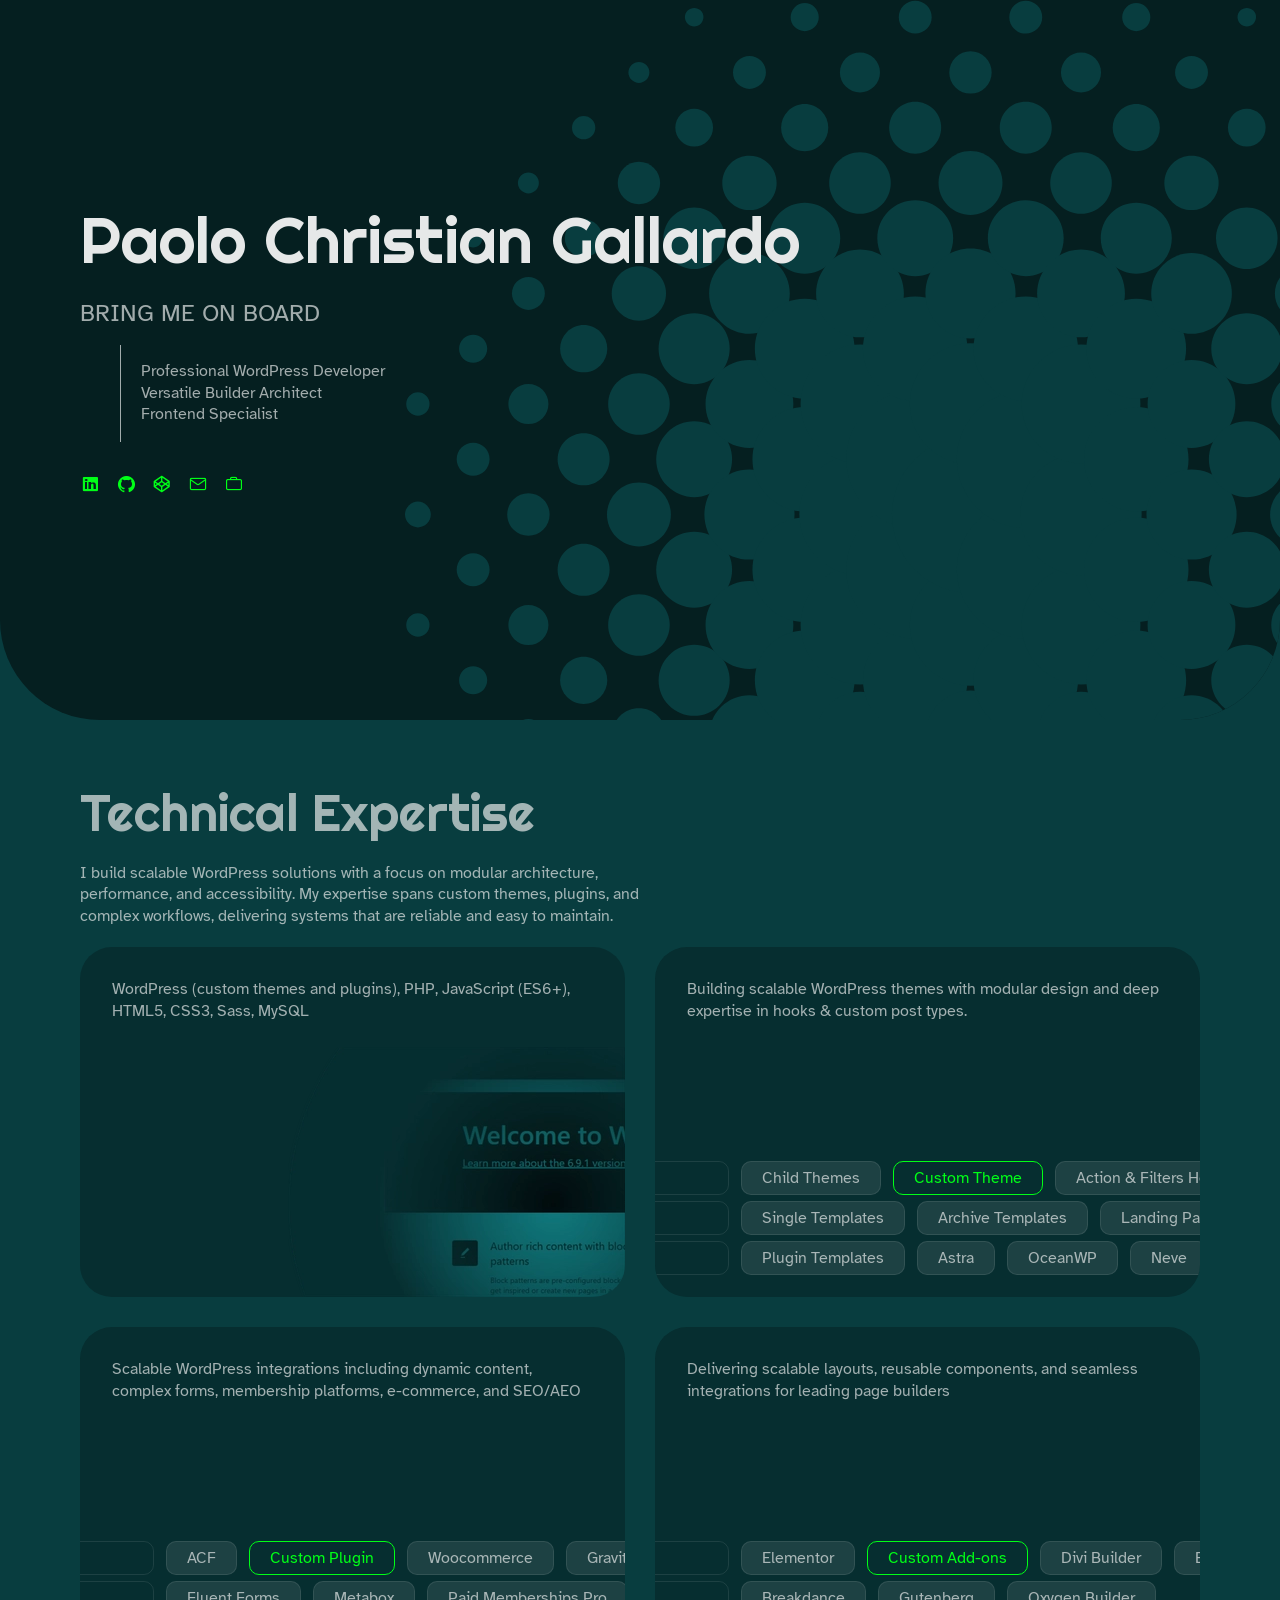
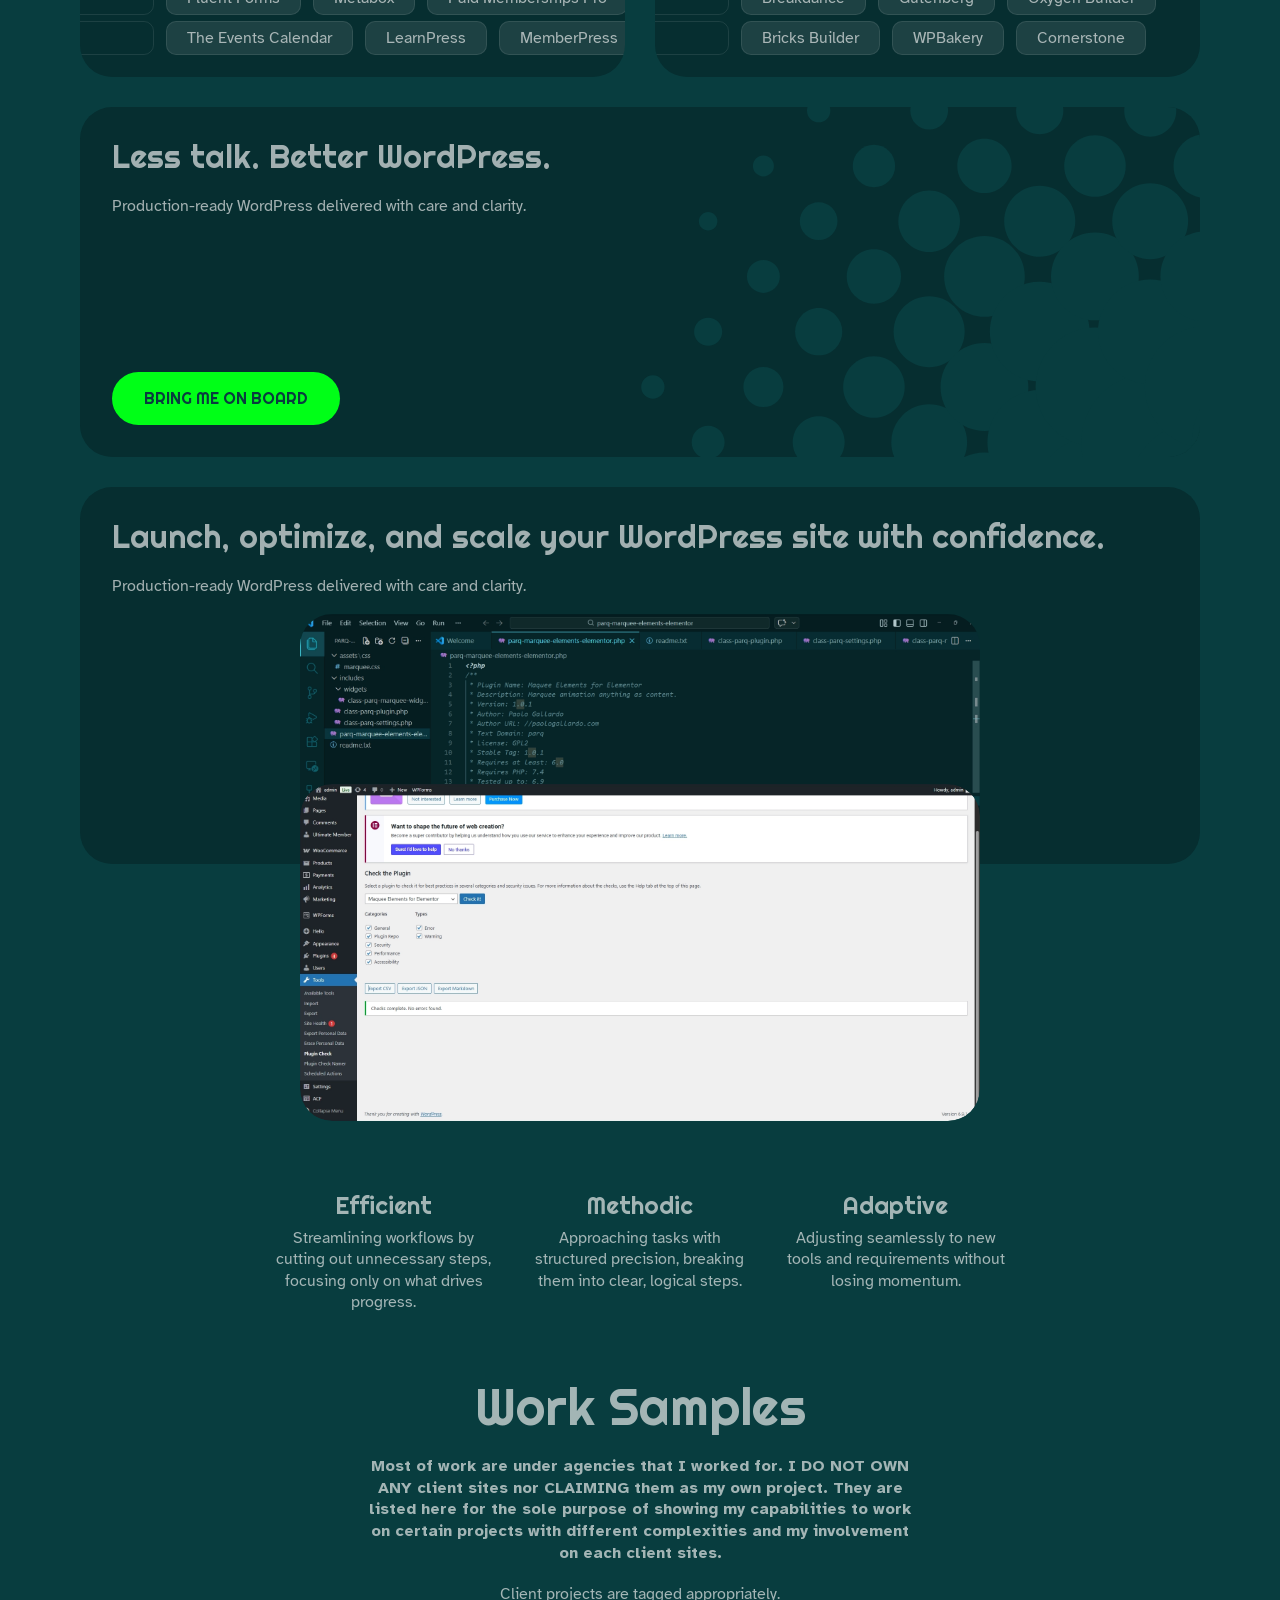
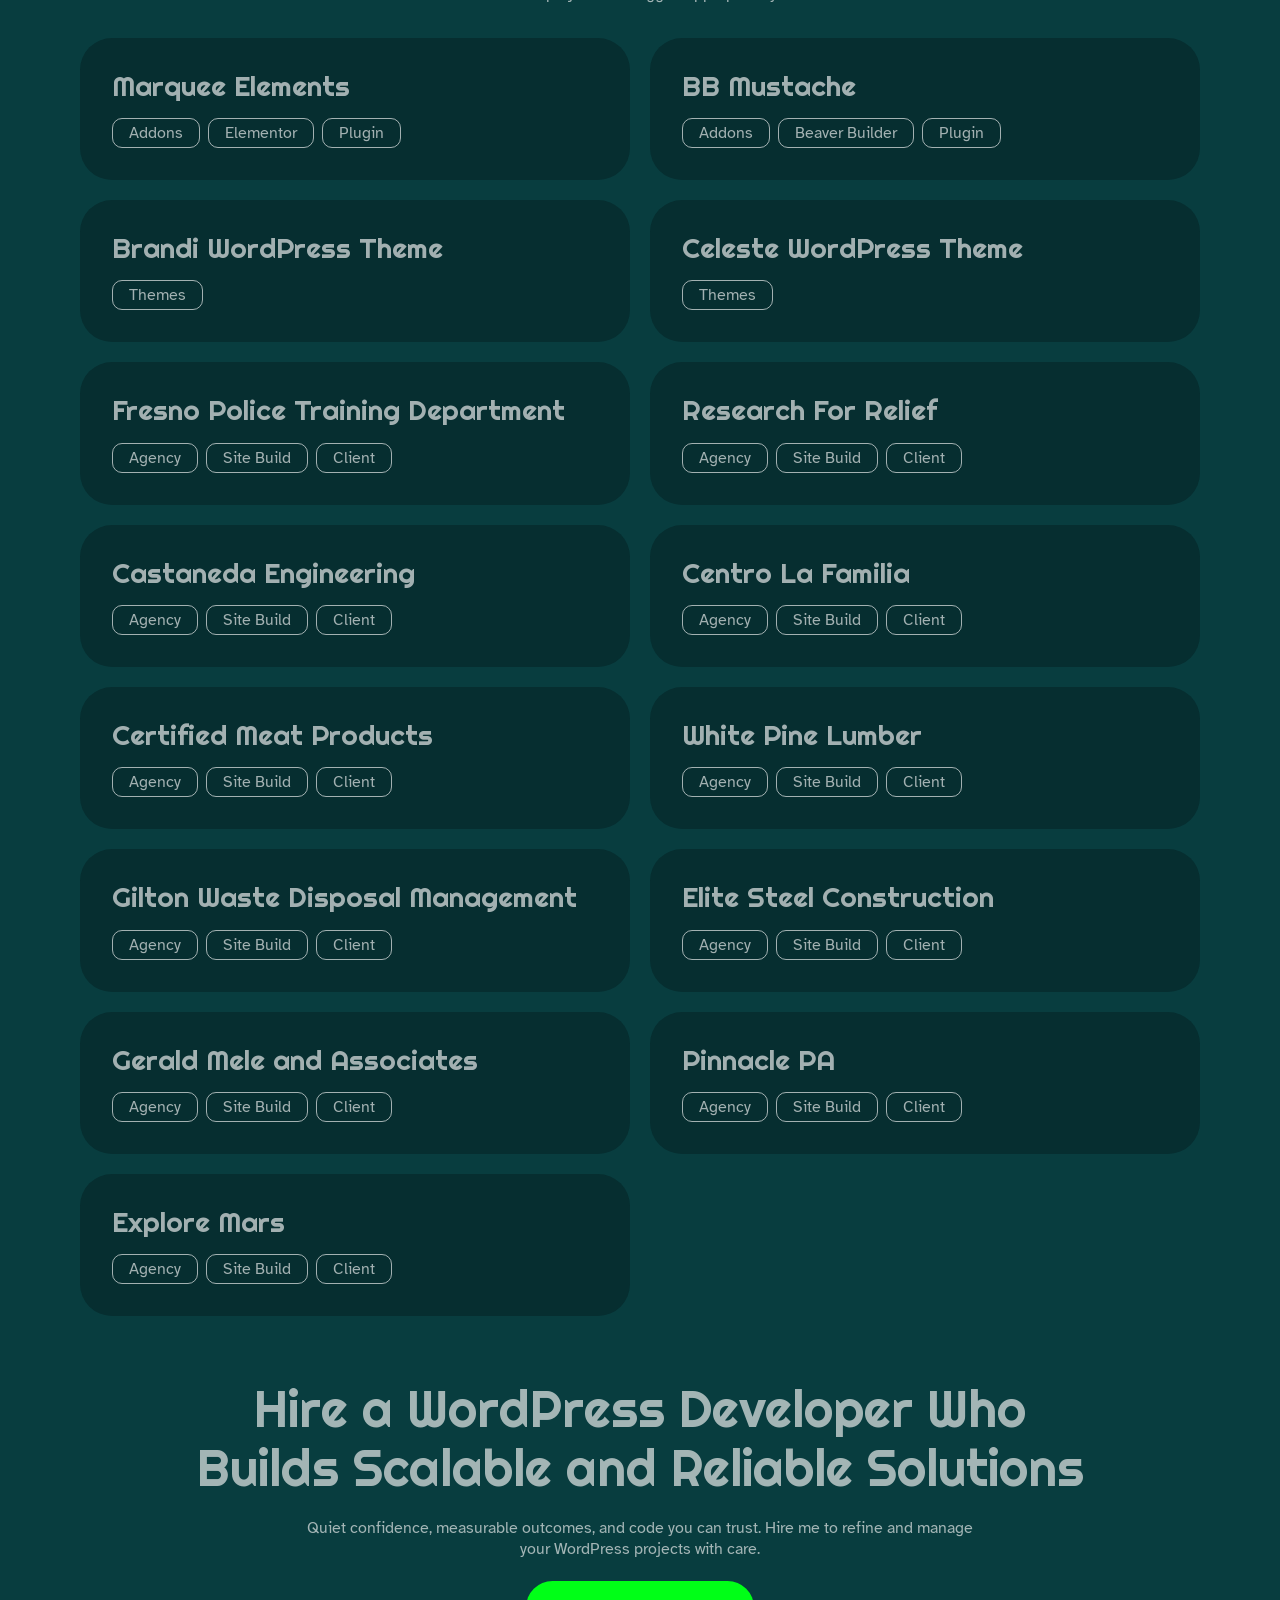
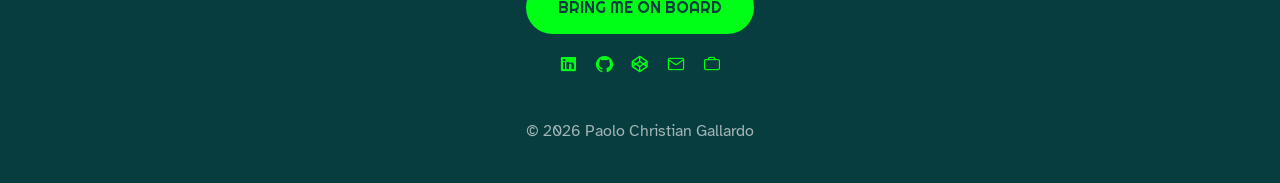
==== commit 8c2df814: "v1.3" ====
--- a/index.html
+++ b/index.html
@@ -94,4 +94,4 @@
   --ui-warning: var(--ui-color-warning-400);
   --ui-error: var(--ui-color-error-400);
   }
-}</style><style>.social-icons[data-v-65a95f2a]{display:flex;gap:1rem;padding:0}</style><style>.social-icons__item[data-v-830a2376]{list-style:none}.social-icons__link[data-v-830a2376]{align-items:center;display:inline-flex;font-size:1.25rem;justify-content:center;text-decoration:none}.sr-only[data-v-830a2376]{height:1px;margin:-1px;overflow:hidden;padding:0;position:absolute;width:1px;clip:rect(0,0,0,0);border:0;white-space:nowrap}</style><style>.tilt-wrapper[data-v-434a1241]{display:inline-block;transform-style:preserve-3d}img[data-v-434a1241]{display:block;max-width:100%}</style><style>.sample[data-v-98a1f78b]{transition:background-color var(--transition-duration) var(--transition-timing)}.sample__link[data-v-98a1f78b]{color:inherit;display:flex;flex-direction:column;height:100%;text-decoration:none}.sample[data-v-98a1f78b]:hover{background-color:var(--color-brand-dark)}.title[data-v-98a1f78b]{font-size:1.75rem;margin-bottom:1rem}.categories[data-v-98a1f78b]{display:flex;flex-wrap:wrap;gap:.5rem;margin-block:auto 0}.pill[data-v-98a1f78b]{border:1px solid var(--color-light-70);border-radius:var(--radius-content-inside);display:inline-block;padding:.25rem 1rem .16rem}</style><link rel="stylesheet" href="/_nuxt/entry.BMoUyMAL.css" crossorigin><link rel="stylesheet" href="/_nuxt/index.Cu89LdCj.css" crossorigin><link rel="preload" as="fetch" crossorigin="anonymous" href="/_payload.json?cc6219b1-de68-427b-97c4-843997b4cc1f"><link rel="modulepreload" as="script" crossorigin href="/_nuxt/Cuu98qeS.js"><link rel="modulepreload" as="script" crossorigin href="/_nuxt/DPLYhhGr.js"><script type="module" src="/_nuxt/Cuu98qeS.js" crossorigin></script><link rel="prefetch" as="image" type="image/svg+xml" href="/_nuxt/6b042d50787d4a81d659.D7JGeKLp.svg"><link rel="prefetch" as="image" type="image/webp" href="/_nuxt/paologallardo-wordpress-expert-dashboard.Bff22_ym.webp"><link rel="prefetch" as="image" type="image/svg+xml" href="/_nuxt/rotating.BEDoqqHq.svg"><link rel="prefetch" as="image" type="image/webp" href="/_nuxt/paologallardo-wordpress-expert-plugin-code.Czu4m8kP.webp"><script>"use strict";(()=>{const t=window,e=document.documentElement,c=["dark","light"],n=getStorageValue("localStorage","nuxt-color-mode")||"system";let i=n==="system"?u():n;const r=e.getAttribute("data-color-mode-forced");r&&(i=r),l(i),t["__NUXT_COLOR_MODE__"]={preference:n,value:i,getColorScheme:u,addColorScheme:l,removeColorScheme:d};function l(o){const s=""+o+"",a="";e.classList?e.classList.add(s):e.className+=" "+s,a&&e.setAttribute("data-"+a,o)}function d(o){const s=""+o+"",a="";e.classList?e.classList.remove(s):e.className=e.className.replace(new RegExp(s,"g"),""),a&&e.removeAttribute("data-"+a)}function f(o){return t.matchMedia("(prefers-color-scheme"+o+")")}function u(){if(t.matchMedia&&f("").media!=="not all"){for(const o of c)if(f(":"+o).matches)return o}return"light"}})();function getStorageValue(t,e){switch(t){case"localStorage":return window.localStorage.getItem(e);case"sessionStorage":return window.sessionStorage.getItem(e);case"cookie":return getCookie(e);default:return null}}function getCookie(t){const c=("; "+window.document.cookie).split("; "+t+"=");if(c.length===2)return c.pop()?.split(";").shift()}</script></head><body><div id="__nuxt" class="isolate"><div class=""><main class="flex-1 p-6"><!--[--><section class="banner"><h1 class="text-2xl font-semibold mb-4">Paolo Christian Gallardo</h1><span class="phrases">Senior WordPress Developer</span><blockquote><p>Professional WordPress Developer</p><p>Versatile Builder Architect</p><p>Frontend Specialist</p></blockquote><img src="/_nuxt/rotating.BEDoqqHq.svg" class="rotating" alt><ul class="social-icons" data-v-65a95f2a><!--[--><li class="social-icons__item" data-v-830a2376><a href="https://www.linkedin.com/in/paolo-gallardo-1a9b8a1b2/" class="social-icons__link" target="_blank" rel="noopener noreferrer" aria-label="LinkedIn" data-v-830a2376><i class="lni lni-linkedin" aria-hidden="true" data-v-830a2376></i><span class="sr-only" data-v-830a2376>LinkedIn</span></a></li><li class="social-icons__item" data-v-830a2376><a href="https://www.github.com/payatola2287" class="social-icons__link" target="_blank" rel="noopener noreferrer" aria-label="GitHub" data-v-830a2376><i class="lni lni-github" aria-hidden="true" data-v-830a2376></i><span class="sr-only" data-v-830a2376>GitHub</span></a></li><li class="social-icons__item" data-v-830a2376><a href="https://codepen.io/Payatola2287" class="social-icons__link" target="_blank" rel="noopener noreferrer" aria-label="CodePen" data-v-830a2376><i class="lni lni-codepen" aria-hidden="true" data-v-830a2376></i><span class="sr-only" data-v-830a2376>CodePen</span></a></li><li class="social-icons__item" data-v-830a2376><a href="mailto:paolo.j.gallardo+from_gh_page@gmail.com?subject=Inquiry%20from%20Portfolio%20Site" class="social-icons__link" target="_blank" rel="noopener noreferrer" aria-label="Email" data-v-830a2376><i class="lni lni-envelope-1" aria-hidden="true" data-v-830a2376></i><span class="sr-only" data-v-830a2376>Email</span></a></li><li class="social-icons__item" data-v-830a2376><a href="https://v2.onlinejobs.ph/jobseekers/info/239713" class="social-icons__link" target="_blank" rel="noopener noreferrer" aria-label="OnlineJobs.ph" data-v-830a2376><i class="lni lni-briefcase-1" aria-hidden="true" data-v-830a2376></i><span class="sr-only" data-v-830a2376>OnlineJobs.ph</span></a></li><!--]--></ul></section><section class="page-row tech-expertise"><h2 class="row-title">Technical Expertise</h2><p class="lead-intro"> I build scalable WordPress solutions with a focus on modular architecture, performance, and accessibility. My expertise spans custom themes, plugins, and complex workflows, delivering systems that are reliable and easy to maintain. </p><div class="grid expertise-grid"><div class="box expertise wordpress"><p>WordPress (custom themes and plugins), PHP, JavaScript (ES6+), HTML5, CSS3, Sass, MySQL</p></div><div class="box expertise custom-theme js-viewport-trigger"><p>Building scalable WordPress themes with modular design and deep expertise in hooks &amp; custom post types.</p><aside><div class="specifics"><span>Child Themes</span><span class="highlight">Custom Theme</span><span>Action &amp; Filters Hooks</span><span>Template Heirarchy</span></div><div class="specifics"><span>Single Templates</span><span>Archive Templates</span><span>Landing Pages</span></div><div class="specifics"><span>Plugin Templates</span><span>Astra</span><span>OceanWP</span><span>Neve</span><span>GeneratePress</span></div></aside></div><div class="box expertise custom-plugin js-viewport-trigger"><p> Scalable WordPress integrations including dynamic content, complex forms, membership platforms, e-commerce, and SEO/AEO </p><aside><div class="specifics"><span>ACF</span><span class="highlight">Custom Plugin</span><span>Woocommerce</span><span>Gravity Forms</span></div><div class="specifics"><span>Fluent Forms</span><span>Metabox</span><span>Paid Memberships Pro</span></div><div class="specifics"><span>The Events Calendar</span><span>LearnPress</span><span>MemberPress</span></div></aside></div><div class="box expertise add-ons-extensions js-viewport-trigger"><p>Delivering scalable layouts, reusable components, and seamless integrations for leading page builders</p><aside><div class="specifics"><span>Elementor</span><span class="highlight">Custom Add-ons</span><span>Divi Builder</span><span>Beaver Builder</span></div><div class="specifics"><span>Breakdance</span><span>Gutenberg</span><span>Oxygen Builder</span></div><div class="specifics"><span>Bricks Builder</span><span>WPBakery</span><span>Cornerstone</span></div></aside></div><div class="box expertise cta twice attract"><h3>Less talk. Better WordPress.</h3><p>Production-ready WordPress delivered with care and clarity.</p><a href="mailto:paolo.j.gallardo@gmail.com" class="button">Bring me on board</a><img src="/_nuxt/rotating.BEDoqqHq.svg" class="rotating" alt></div><div class="box expertise thrice headline"><h3>Launch, optimize, and scale your WordPress site with confidence.</h3><p>Production-ready WordPress delivered with care and clarity.</p><figure class="tilt"><img src="/_nuxt/paologallardo-wordpress-expert-plugin-code.Czu4m8kP.webp" alt="Marquee Addons Plugin Header Code"></figure></div></div><div class="interface-dashboard ss"><figure class="tilt"><div class="tilt-wrapper" data-v-434a1241><img src="/paologallardo-plugin-check-passed.webp" alt="Marquee Addons Plugin Checks Passed Interface" data-v-434a1241></div></figure></div><div class="columns js-viewport-trigger"><div class="iconed"><h4> Efficient </h4><p> Streamlining workflows by cutting out unnecessary steps, focusing only on what drives progress. </p></div><div class="iconed"><h4> Methodic </h4><p> Approaching tasks with structured precision, breaking them into clear, logical steps. </p></div><div class="iconed"><h4> Adaptive </h4><p> Adjusting seamlessly to new tools and requirements without losing momentum. </p></div></div><h2 class="row-title text-center">Work Samples</h2><p class="text-center lead-intro center"><strong>Most of work are under agencies that I worked for. I DO NOT OWN ANY client sites nor CLAIMING them as my own project. They are listed here for the sole purpose of showing my capabilities to work on certain projects with different complexities and my involvement on each client sites.</strong></p><p class="text-center">Client projects are tagged appropriately.</p><div class="grid" id="samples"><div class="sample box" data-v-98a1f78b><a href="#" class="sample__link" target="_blank" rel="noopener noreferrer" data-v-98a1f78b><h3 class="title" data-v-98a1f78b>Marquee Elements</h3><div class="categories" data-v-98a1f78b><!--[--><span class="pill" data-v-98a1f78b>Addons</span><span class="pill" data-v-98a1f78b>Elementor</span><span class="pill" data-v-98a1f78b>Plugin</span><!--]--></div></a></div><div class="sample box" data-v-98a1f78b><a href="https://github.com/payatola2287/bbmustache" class="sample__link" target="_blank" rel="noopener noreferrer" data-v-98a1f78b><h3 class="title" data-v-98a1f78b>BB Mustache</h3><div class="categories" data-v-98a1f78b><!--[--><span class="pill" data-v-98a1f78b>Addons</span><span class="pill" data-v-98a1f78b>Beaver Builder</span><span class="pill" data-v-98a1f78b>Plugin</span><!--]--></div></a></div><div class="sample box" data-v-98a1f78b><a href="https://github.com/payatola2287/brandi-wordpress-theme" class="sample__link" target="_blank" rel="noopener noreferrer" data-v-98a1f78b><h3 class="title" data-v-98a1f78b>Brandi WordPress Theme</h3><div class="categories" data-v-98a1f78b><!--[--><span class="pill" data-v-98a1f78b>Themes</span><!--]--></div></a></div><div class="sample box" data-v-98a1f78b><a href="https://github.com/payatola2287/celeste-html-template" class="sample__link" target="_blank" rel="noopener noreferrer" data-v-98a1f78b><h3 class="title" data-v-98a1f78b>Celeste WordPress Theme</h3><div class="categories" data-v-98a1f78b><!--[--><span class="pill" data-v-98a1f78b>Themes</span><!--]--></div></a></div><div class="sample box" data-v-98a1f78b><a href="https://www.fresnopolice.net/" class="sample__link" target="_blank" rel="noopener noreferrer" data-v-98a1f78b><h3 class="title" data-v-98a1f78b>Fresno Police Training Department</h3><div class="categories" data-v-98a1f78b><!--[--><span class="pill" data-v-98a1f78b>Agency</span><span class="pill" data-v-98a1f78b>Site Build</span><span class="pill" data-v-98a1f78b>Client</span><!--]--></div></a></div><div class="sample box" data-v-98a1f78b><a href="https://researchforrelief.com/" class="sample__link" target="_blank" rel="noopener noreferrer" data-v-98a1f78b><h3 class="title" data-v-98a1f78b>Research For Relief</h3><div class="categories" data-v-98a1f78b><!--[--><span class="pill" data-v-98a1f78b>Agency</span><span class="pill" data-v-98a1f78b>Site Build</span><span class="pill" data-v-98a1f78b>Client</span><!--]--></div></a></div><div class="sample box" data-v-98a1f78b><a href="https://www.castaneda.engineering/" class="sample__link" target="_blank" rel="noopener noreferrer" data-v-98a1f78b><h3 class="title" data-v-98a1f78b>Castaneda Engineering</h3><div class="categories" data-v-98a1f78b><!--[--><span class="pill" data-v-98a1f78b>Agency</span><span class="pill" data-v-98a1f78b>Site Build</span><span class="pill" data-v-98a1f78b>Client</span><!--]--></div></a></div><div class="sample box" data-v-98a1f78b><a href="https://www.centrolafamilia.org/" class="sample__link" target="_blank" rel="noopener noreferrer" data-v-98a1f78b><h3 class="title" data-v-98a1f78b>Centro La Familia</h3><div class="categories" data-v-98a1f78b><!--[--><span class="pill" data-v-98a1f78b>Agency</span><span class="pill" data-v-98a1f78b>Site Build</span><span class="pill" data-v-98a1f78b>Client</span><!--]--></div></a></div><div class="sample box" data-v-98a1f78b><a href="https://certifiedmeatproducts.com/" class="sample__link" target="_blank" rel="noopener noreferrer" data-v-98a1f78b><h3 class="title" data-v-98a1f78b>Certified Meat Products</h3><div class="categories" data-v-98a1f78b><!--[--><span class="pill" data-v-98a1f78b>Agency</span><span class="pill" data-v-98a1f78b>Site Build</span><span class="pill" data-v-98a1f78b>Client</span><!--]--></div></a></div><div class="sample box" data-v-98a1f78b><a href="https://wplfresno.com/" class="sample__link" target="_blank" rel="noopener noreferrer" data-v-98a1f78b><h3 class="title" data-v-98a1f78b>White Pine Lumber</h3><div class="categories" data-v-98a1f78b><!--[--><span class="pill" data-v-98a1f78b>Agency</span><span class="pill" data-v-98a1f78b>Site Build</span><span class="pill" data-v-98a1f78b>Client</span><!--]--></div></a></div><div class="sample box" data-v-98a1f78b><a href="https://www.gilton.com/" class="sample__link" target="_blank" rel="noopener noreferrer" data-v-98a1f78b><h3 class="title" data-v-98a1f78b>Gilton Waste Disposal Management</h3><div class="categories" data-v-98a1f78b><!--[--><span class="pill" data-v-98a1f78b>Agency</span><span class="pill" data-v-98a1f78b>Site Build</span><span class="pill" data-v-98a1f78b>Client</span><!--]--></div></a></div><div class="sample box" data-v-98a1f78b><a href="https://www.elitesteelllc.com/" class="sample__link" target="_blank" rel="noopener noreferrer" data-v-98a1f78b><h3 class="title" data-v-98a1f78b>Elite Steel Construction</h3><div class="categories" data-v-98a1f78b><!--[--><span class="pill" data-v-98a1f78b>Agency</span><span class="pill" data-v-98a1f78b>Site Build</span><span class="pill" data-v-98a1f78b>Client</span><!--]--></div></a></div><div class="sample box" data-v-98a1f78b><a href="https://www.gmaengineering.com/" class="sample__link" target="_blank" rel="noopener noreferrer" data-v-98a1f78b><h3 class="title" data-v-98a1f78b>Gerald Mele and Associates</h3><div class="categories" data-v-98a1f78b><!--[--><span class="pill" data-v-98a1f78b>Agency</span><span class="pill" data-v-98a1f78b>Site Build</span><span class="pill" data-v-98a1f78b>Client</span><!--]--></div></a></div><div class="sample box" data-v-98a1f78b><a href="https://pinnaclepa.com/" class="sample__link" target="_blank" rel="noopener noreferrer" data-v-98a1f78b><h3 class="title" data-v-98a1f78b>Pinnacle PA</h3><div class="categories" data-v-98a1f78b><!--[--><span class="pill" data-v-98a1f78b>Agency</span><span class="pill" data-v-98a1f78b>Site Build</span><span class="pill" data-v-98a1f78b>Client</span><!--]--></div></a></div><div class="sample box" data-v-98a1f78b><a href="https://exploremars.org/" class="sample__link" target="_blank" rel="noopener noreferrer" data-v-98a1f78b><h3 class="title" data-v-98a1f78b>Explore Mars</h3><div class="categories" data-v-98a1f78b><!--[--><span class="pill" data-v-98a1f78b>Agency</span><span class="pill" data-v-98a1f78b>Site Build</span><span class="pill" data-v-98a1f78b>Client</span><!--]--></div></a></div></div></section><!--]--></main><footer class="text-center"><div class="cta"><h2>Hire a WordPress Developer Who Builds Scalable and Reliable Solutions</h2><p>Quiet confidence, measurable outcomes, and code you can trust. Hire me to refine and manage your WordPress projects with care.</p><a href="mailto:paolo.j.gallardo@gmail.com" class="button">Bring me on board</a></div><ul class="social-icons" data-v-65a95f2a><!--[--><li class="social-icons__item" data-v-830a2376><a href="https://www.linkedin.com/in/paolo-gallardo-1a9b8a1b2/" class="social-icons__link" target="_blank" rel="noopener noreferrer" aria-label="LinkedIn" data-v-830a2376><i class="lni lni-linkedin" aria-hidden="true" data-v-830a2376></i><span class="sr-only" data-v-830a2376>LinkedIn</span></a></li><li class="social-icons__item" data-v-830a2376><a href="https://www.github.com/payatola2287" class="social-icons__link" target="_blank" rel="noopener noreferrer" aria-label="GitHub" data-v-830a2376><i class="lni lni-github" aria-hidden="true" data-v-830a2376></i><span class="sr-only" data-v-830a2376>GitHub</span></a></li><li class="social-icons__item" data-v-830a2376><a href="https://codepen.io/Payatola2287" class="social-icons__link" target="_blank" rel="noopener noreferrer" aria-label="CodePen" data-v-830a2376><i class="lni lni-codepen" aria-hidden="true" data-v-830a2376></i><span class="sr-only" data-v-830a2376>CodePen</span></a></li><li class="social-icons__item" data-v-830a2376><a href="mailto:paolo.j.gallardo+from_gh_page@gmail.com?subject=Inquiry%20from%20Portfolio%20Site" class="social-icons__link" target="_blank" rel="noopener noreferrer" aria-label="Email" data-v-830a2376><i class="lni lni-envelope-1" aria-hidden="true" data-v-830a2376></i><span class="sr-only" data-v-830a2376>Email</span></a></li><li class="social-icons__item" data-v-830a2376><a href="https://v2.onlinejobs.ph/jobseekers/info/239713" class="social-icons__link" target="_blank" rel="noopener noreferrer" aria-label="OnlineJobs.ph" data-v-830a2376><i class="lni lni-briefcase-1" aria-hidden="true" data-v-830a2376></i><span class="sr-only" data-v-830a2376>OnlineJobs.ph</span></a></li><!--]--></ul><p class="colophon">© <span>2026</span> Paolo Christian Gallardo</p></footer></div></div><div id="teleports"></div><script>window.__NUXT__={};window.__NUXT__.config={public:{"nuxt-scripts":{version:"",defaultScriptOptions:{trigger:"onNuxtReady"}}},app:{baseURL:"/",buildId:"cc6219b1-de68-427b-97c4-843997b4cc1f",buildAssetsDir:"/_nuxt/",cdnURL:""}}</script><script type="application/json" data-nuxt-data="nuxt-app" data-ssr="true" id="__NUXT_DATA__" data-src="/_payload.json?cc6219b1-de68-427b-97c4-843997b4cc1f">[{"state":1,"once":7,"_errors":8,"serverRendered":5,"path":10,"prerenderedAt":11},["Reactive",2],{"$scolor-mode":3},{"preference":4,"value":4,"unknown":5,"forced":6},"system",true,false,["Set"],["ShallowReactive",9],{},"/",1772237389175]</script></body></html>+}</style><style>.social-icons[data-v-65a95f2a]{display:flex;gap:1rem;padding:0}</style><style>.social-icons__item[data-v-830a2376]{list-style:none}.social-icons__link[data-v-830a2376]{align-items:center;display:inline-flex;font-size:1.25rem;justify-content:center;text-decoration:none}.sr-only[data-v-830a2376]{height:1px;margin:-1px;overflow:hidden;padding:0;position:absolute;width:1px;clip:rect(0,0,0,0);border:0;white-space:nowrap}</style><style>.tilt-wrapper[data-v-199f0999]{border-radius:var(--radius-inside);display:inline-block;overflow:hidden;transform-style:preserve-3d}img[data-v-199f0999]{display:block;max-width:100%}</style><style>.sample[data-v-98a1f78b]{transition:background-color var(--transition-duration) var(--transition-timing)}.sample__link[data-v-98a1f78b]{color:inherit;display:flex;flex-direction:column;height:100%;text-decoration:none}.sample[data-v-98a1f78b]:hover{background-color:var(--color-brand-dark)}.title[data-v-98a1f78b]{font-size:1.75rem;margin-bottom:1rem}.categories[data-v-98a1f78b]{display:flex;flex-wrap:wrap;gap:.5rem;margin-block:auto 0}.pill[data-v-98a1f78b]{border:1px solid var(--color-light-70);border-radius:var(--radius-content-inside);display:inline-block;padding:.25rem 1rem .16rem}</style><link rel="stylesheet" href="/_nuxt/entry.BgCYlG-c.css" crossorigin><link rel="stylesheet" href="/_nuxt/index.BDUDBCdm.css" crossorigin><link rel="preload" as="fetch" crossorigin="anonymous" href="/_payload.json?9276dfde-2e51-4682-8314-09bf5881ccb0"><link rel="modulepreload" as="script" crossorigin href="/_nuxt/hBnlp_A7.js"><link rel="modulepreload" as="script" crossorigin href="/_nuxt/XksFMGtO.js"><script type="module" src="/_nuxt/hBnlp_A7.js" crossorigin></script><link rel="prefetch" as="image" type="image/svg+xml" href="/_nuxt/6b042d50787d4a81d659.D7JGeKLp.svg"><link rel="prefetch" as="image" type="image/webp" href="/_nuxt/paologallardo-wordpress-expert-dashboard.Bff22_ym.webp"><link rel="prefetch" as="image" type="image/svg+xml" href="/_nuxt/rotating.BEDoqqHq.svg"><link rel="prefetch" as="image" type="image/webp" href="/_nuxt/paologallardo-wordpress-expert-plugin-code.Czu4m8kP.webp"><script>"use strict";(()=>{const t=window,e=document.documentElement,c=["dark","light"],n=getStorageValue("localStorage","nuxt-color-mode")||"system";let i=n==="system"?u():n;const r=e.getAttribute("data-color-mode-forced");r&&(i=r),l(i),t["__NUXT_COLOR_MODE__"]={preference:n,value:i,getColorScheme:u,addColorScheme:l,removeColorScheme:d};function l(o){const s=""+o+"",a="";e.classList?e.classList.add(s):e.className+=" "+s,a&&e.setAttribute("data-"+a,o)}function d(o){const s=""+o+"",a="";e.classList?e.classList.remove(s):e.className=e.className.replace(new RegExp(s,"g"),""),a&&e.removeAttribute("data-"+a)}function f(o){return t.matchMedia("(prefers-color-scheme"+o+")")}function u(){if(t.matchMedia&&f("").media!=="not all"){for(const o of c)if(f(":"+o).matches)return o}return"light"}})();function getStorageValue(t,e){switch(t){case"localStorage":return window.localStorage.getItem(e);case"sessionStorage":return window.sessionStorage.getItem(e);case"cookie":return getCookie(e);default:return null}}function getCookie(t){const c=("; "+window.document.cookie).split("; "+t+"=");if(c.length===2)return c.pop()?.split(";").shift()}</script></head><body><div id="__nuxt" class="isolate"><div class=""><main class="flex-1 p-6"><!--[--><section class="banner"><h1 class="text-2xl font-semibold mb-4">Paolo Christian Gallardo</h1><span class="phrases">Senior WordPress Developer</span><blockquote><p>Professional WordPress Developer</p><p>Versatile Builder Architect</p><p>Frontend Specialist</p></blockquote><img src="/_nuxt/rotating.BEDoqqHq.svg" class="rotating" alt><ul class="social-icons" data-v-65a95f2a><!--[--><li class="social-icons__item" data-v-830a2376><a href="https://www.linkedin.com/in/paolo-gallardo-1a9b8a1b2/" class="social-icons__link" target="_blank" rel="noopener noreferrer" aria-label="LinkedIn" data-v-830a2376><i class="lni lni-linkedin" aria-hidden="true" data-v-830a2376></i><span class="sr-only" data-v-830a2376>LinkedIn</span></a></li><li class="social-icons__item" data-v-830a2376><a href="https://www.github.com/payatola2287" class="social-icons__link" target="_blank" rel="noopener noreferrer" aria-label="GitHub" data-v-830a2376><i class="lni lni-github" aria-hidden="true" data-v-830a2376></i><span class="sr-only" data-v-830a2376>GitHub</span></a></li><li class="social-icons__item" data-v-830a2376><a href="https://codepen.io/Payatola2287" class="social-icons__link" target="_blank" rel="noopener noreferrer" aria-label="CodePen" data-v-830a2376><i class="lni lni-codepen" aria-hidden="true" data-v-830a2376></i><span class="sr-only" data-v-830a2376>CodePen</span></a></li><li class="social-icons__item" data-v-830a2376><a href="mailto:paolo.j.gallardo+from_gh_page@gmail.com?subject=Inquiry%20from%20Portfolio%20Site" class="social-icons__link" target="_blank" rel="noopener noreferrer" aria-label="Email" data-v-830a2376><i class="lni lni-envelope-1" aria-hidden="true" data-v-830a2376></i><span class="sr-only" data-v-830a2376>Email</span></a></li><li class="social-icons__item" data-v-830a2376><a href="https://v2.onlinejobs.ph/jobseekers/info/239713" class="social-icons__link" target="_blank" rel="noopener noreferrer" aria-label="OnlineJobs.ph" data-v-830a2376><i class="lni lni-briefcase-1" aria-hidden="true" data-v-830a2376></i><span class="sr-only" data-v-830a2376>OnlineJobs.ph</span></a></li><!--]--></ul></section><section class="page-row tech-expertise"><h2 class="row-title">Technical Expertise</h2><p class="lead-intro"> I build scalable WordPress solutions with a focus on modular architecture, performance, and accessibility. My expertise spans custom themes, plugins, and complex workflows, delivering systems that are reliable and easy to maintain. </p><div class="grid expertise-grid"><div class="box expertise wordpress"><p>WordPress (custom themes and plugins), PHP, JavaScript (ES6+), HTML5, CSS3, Sass, MySQL</p></div><div class="box expertise custom-theme js-viewport-trigger"><p>Building scalable WordPress themes with modular design and deep expertise in hooks &amp; custom post types.</p><aside><div class="specifics"><span>Child Themes</span><span class="highlight">Custom Theme</span><span>Action &amp; Filters Hooks</span><span>Template Heirarchy</span></div><div class="specifics"><span>Single Templates</span><span>Archive Templates</span><span>Landing Pages</span></div><div class="specifics"><span>Plugin Templates</span><span>Astra</span><span>OceanWP</span><span>Neve</span><span>GeneratePress</span></div></aside></div><div class="box expertise custom-plugin js-viewport-trigger"><p> Scalable WordPress integrations including dynamic content, complex forms, membership platforms, e-commerce, and SEO/AEO </p><aside><div class="specifics"><span>ACF</span><span class="highlight">Custom Plugin</span><span>Woocommerce</span><span>Gravity Forms</span></div><div class="specifics"><span>Fluent Forms</span><span>Metabox</span><span>Paid Memberships Pro</span></div><div class="specifics"><span>The Events Calendar</span><span>LearnPress</span><span>MemberPress</span></div></aside></div><div class="box expertise add-ons-extensions js-viewport-trigger"><p>Delivering scalable layouts, reusable components, and seamless integrations for leading page builders</p><aside><div class="specifics"><span>Elementor</span><span class="highlight">Custom Add-ons</span><span>Divi Builder</span><span>Beaver Builder</span></div><div class="specifics"><span>Breakdance</span><span>Gutenberg</span><span>Oxygen Builder</span></div><div class="specifics"><span>Bricks Builder</span><span>WPBakery</span><span>Cornerstone</span></div></aside></div><div class="box expertise cta twice attract"><h3>Less talk. Better WordPress.</h3><p>Production-ready WordPress delivered with care and clarity.</p><a href="mailto:paolo.j.gallardo@gmail.com" class="button">Bring me on board</a><img src="/_nuxt/rotating.BEDoqqHq.svg" class="rotating" alt></div><div class="box expertise thrice headline"><h3>Launch, optimize, and scale your WordPress site with confidence.</h3><p>Production-ready WordPress delivered with care and clarity.</p><figure class="tilt"><img src="/_nuxt/paologallardo-wordpress-expert-plugin-code.Czu4m8kP.webp" alt="Marquee Addons Plugin Header Code"></figure></div></div><div class="interface-dashboard"><figure class="tilt"><div class="tilt-wrapper" data-v-199f0999><img src="/paologallardo-plugin-check-passed.webp" alt="Marquee Addons Plugin Checks Passed Interface" data-v-199f0999></div></figure></div><div class="columns js-viewport-trigger"><div class="iconed"><h4> Efficient </h4><p> Streamlining workflows by cutting out unnecessary steps, focusing only on what drives progress. </p></div><div class="iconed"><h4> Methodic </h4><p> Approaching tasks with structured precision, breaking them into clear, logical steps. </p></div><div class="iconed"><h4> Adaptive </h4><p> Adjusting seamlessly to new tools and requirements without losing momentum. </p></div></div><h2 class="row-title text-center">Work Samples</h2><p class="text-center lead-intro center"><strong>Most of work are under agencies that I worked for. I DO NOT OWN ANY client sites nor CLAIMING them as my own project. They are listed here for the sole purpose of showing my capabilities to work on certain projects with different complexities and my involvement on each client sites.</strong></p><p class="text-center">Client projects are tagged appropriately.</p><div class="grid" id="samples"><div class="sample box" data-v-98a1f78b><a href="#" class="sample__link" target="_blank" rel="noopener noreferrer" data-v-98a1f78b><h3 class="title" data-v-98a1f78b>Marquee Elements</h3><div class="categories" data-v-98a1f78b><!--[--><span class="pill" data-v-98a1f78b>Addons</span><span class="pill" data-v-98a1f78b>Elementor</span><span class="pill" data-v-98a1f78b>Plugin</span><!--]--></div></a></div><div class="sample box" data-v-98a1f78b><a href="https://github.com/payatola2287/bbmustache" class="sample__link" target="_blank" rel="noopener noreferrer" data-v-98a1f78b><h3 class="title" data-v-98a1f78b>BB Mustache</h3><div class="categories" data-v-98a1f78b><!--[--><span class="pill" data-v-98a1f78b>Addons</span><span class="pill" data-v-98a1f78b>Beaver Builder</span><span class="pill" data-v-98a1f78b>Plugin</span><!--]--></div></a></div><div class="sample box" data-v-98a1f78b><a href="https://github.com/payatola2287/brandi-wordpress-theme" class="sample__link" target="_blank" rel="noopener noreferrer" data-v-98a1f78b><h3 class="title" data-v-98a1f78b>Brandi WordPress Theme</h3><div class="categories" data-v-98a1f78b><!--[--><span class="pill" data-v-98a1f78b>Themes</span><!--]--></div></a></div><div class="sample box" data-v-98a1f78b><a href="https://github.com/payatola2287/celeste-html-template" class="sample__link" target="_blank" rel="noopener noreferrer" data-v-98a1f78b><h3 class="title" data-v-98a1f78b>Celeste WordPress Theme</h3><div class="categories" data-v-98a1f78b><!--[--><span class="pill" data-v-98a1f78b>Themes</span><!--]--></div></a></div><div class="sample box" data-v-98a1f78b><a href="https://www.fresnopolice.net/" class="sample__link" target="_blank" rel="noopener noreferrer" data-v-98a1f78b><h3 class="title" data-v-98a1f78b>Fresno Police Training Department</h3><div class="categories" data-v-98a1f78b><!--[--><span class="pill" data-v-98a1f78b>Agency</span><span class="pill" data-v-98a1f78b>Site Build</span><span class="pill" data-v-98a1f78b>Client</span><!--]--></div></a></div><div class="sample box" data-v-98a1f78b><a href="https://researchforrelief.com/" class="sample__link" target="_blank" rel="noopener noreferrer" data-v-98a1f78b><h3 class="title" data-v-98a1f78b>Research For Relief</h3><div class="categories" data-v-98a1f78b><!--[--><span class="pill" data-v-98a1f78b>Agency</span><span class="pill" data-v-98a1f78b>Site Build</span><span class="pill" data-v-98a1f78b>Client</span><!--]--></div></a></div><div class="sample box" data-v-98a1f78b><a href="https://www.castaneda.engineering/" class="sample__link" target="_blank" rel="noopener noreferrer" data-v-98a1f78b><h3 class="title" data-v-98a1f78b>Castaneda Engineering</h3><div class="categories" data-v-98a1f78b><!--[--><span class="pill" data-v-98a1f78b>Agency</span><span class="pill" data-v-98a1f78b>Site Build</span><span class="pill" data-v-98a1f78b>Client</span><!--]--></div></a></div><div class="sample box" data-v-98a1f78b><a href="https://www.centrolafamilia.org/" class="sample__link" target="_blank" rel="noopener noreferrer" data-v-98a1f78b><h3 class="title" data-v-98a1f78b>Centro La Familia</h3><div class="categories" data-v-98a1f78b><!--[--><span class="pill" data-v-98a1f78b>Agency</span><span class="pill" data-v-98a1f78b>Site Build</span><span class="pill" data-v-98a1f78b>Client</span><!--]--></div></a></div><div class="sample box" data-v-98a1f78b><a href="https://certifiedmeatproducts.com/" class="sample__link" target="_blank" rel="noopener noreferrer" data-v-98a1f78b><h3 class="title" data-v-98a1f78b>Certified Meat Products</h3><div class="categories" data-v-98a1f78b><!--[--><span class="pill" data-v-98a1f78b>Agency</span><span class="pill" data-v-98a1f78b>Site Build</span><span class="pill" data-v-98a1f78b>Client</span><!--]--></div></a></div><div class="sample box" data-v-98a1f78b><a href="https://wplfresno.com/" class="sample__link" target="_blank" rel="noopener noreferrer" data-v-98a1f78b><h3 class="title" data-v-98a1f78b>White Pine Lumber</h3><div class="categories" data-v-98a1f78b><!--[--><span class="pill" data-v-98a1f78b>Agency</span><span class="pill" data-v-98a1f78b>Site Build</span><span class="pill" data-v-98a1f78b>Client</span><!--]--></div></a></div><div class="sample box" data-v-98a1f78b><a href="https://www.gilton.com/" class="sample__link" target="_blank" rel="noopener noreferrer" data-v-98a1f78b><h3 class="title" data-v-98a1f78b>Gilton Waste Disposal Management</h3><div class="categories" data-v-98a1f78b><!--[--><span class="pill" data-v-98a1f78b>Agency</span><span class="pill" data-v-98a1f78b>Site Build</span><span class="pill" data-v-98a1f78b>Client</span><!--]--></div></a></div><div class="sample box" data-v-98a1f78b><a href="https://www.elitesteelllc.com/" class="sample__link" target="_blank" rel="noopener noreferrer" data-v-98a1f78b><h3 class="title" data-v-98a1f78b>Elite Steel Construction</h3><div class="categories" data-v-98a1f78b><!--[--><span class="pill" data-v-98a1f78b>Agency</span><span class="pill" data-v-98a1f78b>Site Build</span><span class="pill" data-v-98a1f78b>Client</span><!--]--></div></a></div><div class="sample box" data-v-98a1f78b><a href="https://www.gmaengineering.com/" class="sample__link" target="_blank" rel="noopener noreferrer" data-v-98a1f78b><h3 class="title" data-v-98a1f78b>Gerald Mele and Associates</h3><div class="categories" data-v-98a1f78b><!--[--><span class="pill" data-v-98a1f78b>Agency</span><span class="pill" data-v-98a1f78b>Site Build</span><span class="pill" data-v-98a1f78b>Client</span><!--]--></div></a></div><div class="sample box" data-v-98a1f78b><a href="https://pinnaclepa.com/" class="sample__link" target="_blank" rel="noopener noreferrer" data-v-98a1f78b><h3 class="title" data-v-98a1f78b>Pinnacle PA</h3><div class="categories" data-v-98a1f78b><!--[--><span class="pill" data-v-98a1f78b>Agency</span><span class="pill" data-v-98a1f78b>Site Build</span><span class="pill" data-v-98a1f78b>Client</span><!--]--></div></a></div><div class="sample box" data-v-98a1f78b><a href="https://exploremars.org/" class="sample__link" target="_blank" rel="noopener noreferrer" data-v-98a1f78b><h3 class="title" data-v-98a1f78b>Explore Mars</h3><div class="categories" data-v-98a1f78b><!--[--><span class="pill" data-v-98a1f78b>Agency</span><span class="pill" data-v-98a1f78b>Site Build</span><span class="pill" data-v-98a1f78b>Client</span><!--]--></div></a></div></div></section><!--]--></main><footer class="text-center"><div class="cta"><h2>Hire a WordPress Developer Who Builds Scalable and Reliable Solutions</h2><p>Quiet confidence, measurable outcomes, and code you can trust. Hire me to refine and manage your WordPress projects with care.</p><a href="mailto:paolo.j.gallardo@gmail.com" class="button">Bring me on board</a></div><ul class="social-icons" data-v-65a95f2a><!--[--><li class="social-icons__item" data-v-830a2376><a href="https://www.linkedin.com/in/paolo-gallardo-1a9b8a1b2/" class="social-icons__link" target="_blank" rel="noopener noreferrer" aria-label="LinkedIn" data-v-830a2376><i class="lni lni-linkedin" aria-hidden="true" data-v-830a2376></i><span class="sr-only" data-v-830a2376>LinkedIn</span></a></li><li class="social-icons__item" data-v-830a2376><a href="https://www.github.com/payatola2287" class="social-icons__link" target="_blank" rel="noopener noreferrer" aria-label="GitHub" data-v-830a2376><i class="lni lni-github" aria-hidden="true" data-v-830a2376></i><span class="sr-only" data-v-830a2376>GitHub</span></a></li><li class="social-icons__item" data-v-830a2376><a href="https://codepen.io/Payatola2287" class="social-icons__link" target="_blank" rel="noopener noreferrer" aria-label="CodePen" data-v-830a2376><i class="lni lni-codepen" aria-hidden="true" data-v-830a2376></i><span class="sr-only" data-v-830a2376>CodePen</span></a></li><li class="social-icons__item" data-v-830a2376><a href="mailto:paolo.j.gallardo+from_gh_page@gmail.com?subject=Inquiry%20from%20Portfolio%20Site" class="social-icons__link" target="_blank" rel="noopener noreferrer" aria-label="Email" data-v-830a2376><i class="lni lni-envelope-1" aria-hidden="true" data-v-830a2376></i><span class="sr-only" data-v-830a2376>Email</span></a></li><li class="social-icons__item" data-v-830a2376><a href="https://v2.onlinejobs.ph/jobseekers/info/239713" class="social-icons__link" target="_blank" rel="noopener noreferrer" aria-label="OnlineJobs.ph" data-v-830a2376><i class="lni lni-briefcase-1" aria-hidden="true" data-v-830a2376></i><span class="sr-only" data-v-830a2376>OnlineJobs.ph</span></a></li><!--]--></ul><p class="colophon">© <span>2026</span> Paolo Christian Gallardo</p></footer></div></div><div id="teleports"></div><script>window.__NUXT__={};window.__NUXT__.config={public:{"nuxt-scripts":{version:"",defaultScriptOptions:{trigger:"onNuxtReady"}}},app:{baseURL:"/",buildId:"9276dfde-2e51-4682-8314-09bf5881ccb0",buildAssetsDir:"/_nuxt/",cdnURL:""}}</script><script type="application/json" data-nuxt-data="nuxt-app" data-ssr="true" id="__NUXT_DATA__" data-src="/_payload.json?9276dfde-2e51-4682-8314-09bf5881ccb0">[{"state":1,"once":7,"_errors":8,"serverRendered":5,"path":10,"prerenderedAt":11},["Reactive",2],{"$scolor-mode":3},{"preference":4,"value":4,"unknown":5,"forced":6},"system",true,false,["Set"],["ShallowReactive",9],{},"/",1772238020628]</script></body></html>
--- a/_nuxt/entry.BgCYlG-c.css
+++ b/_nuxt/entry.BgCYlG-c.css
@@ -0,0 +1 @@
+@font-face{font-family:Lineicons;src:url(./d495aba62101f856c80f.DJ4Lg1TH.eot);src:url(./d495aba62101f856c80f.DJ4Lg1TH.eot) format("embedded-opentype"),url(./9065bfe481020b04b68a.CMveUrS1.woff2) format("woff2"),url(./68caad34b1e80fa12b3a.4Cpu5VkB.woff) format("woff"),url(./a9c9056a643325579e2a.CCNAgZDa.ttf) format("truetype"),url(./6b042d50787d4a81d659.D7JGeKLp.svg) format("svg")}.lni{color:inherit;display:inline-block;flex-shrink:0;font: 1em/1 Lineicons;-webkit-font-smoothing:antialiased;-moz-osx-font-smoothing:grayscale}.lni-sm{font-size:.8em}.lni-lg{font-size:1.2em}.lni-16{font-size:16px}.lni-32{font-size:32px}.lni-is-spinning{animation:lni-spin 1s linear infinite}@keyframes lni-spin{0%{transform:rotate(0)}to{transform:rotate(1turn)}}.lni-rotate-90{transform:rotate(90deg)}.lni-rotate-180{transform:rotate(180deg)}.lni-rotate-270{transform:rotate(270deg)}.lni-flip-y{transform:scaleY(-1)}.lni-flip-x{transform:scaleX(-1)}.lni-500px:before{content:""}.lni-adobe:before{content:""}.lni-adonis:before{content:""}.lni-aeroplane-1:before{content:""}.lni-agenda:before{content:""}.lni-airbnb:before{content:""}.lni-airtable:before{content:""}.lni-alarm-1:before{content:""}.lni-align-text-center:before{content:""}.lni-align-text-left:before{content:""}.lni-align-text-right:before{content:""}.lni-alpinejs:before{content:""}.lni-amazon:before{content:""}.lni-amazon-original:before{content:""}.lni-amazon-pay:before{content:""}.lni-ambulance-1:before{content:""}.lni-amd:before{content:""}.lni-amex:before{content:""}.lni-anchor:before{content:""}.lni-android:before{content:""}.lni-android-old:before{content:""}.lni-angellist:before{content:""}.lni-angle-double-down:before{content:""}.lni-angle-double-left:before{content:""}.lni-angle-double-right:before{content:""}.lni-angle-double-up:before{content:""}.lni-angular:before{content:""}.lni-app-store:before{content:""}.lni-apple-brand:before{content:""}.lni-apple-music:before{content:""}.lni-apple-music-alt:before{content:""}.lni-apple-pay:before{content:""}.lni-arc-browser:before{content:""}.lni-arrow-all-direction:before{content:""}.lni-arrow-angular-top-left:before{content:""}.lni-arrow-angular-top-right:before{content:""}.lni-arrow-both-direction-horizontal-1:before{content:""}.lni-arrow-both-direction-vertical-1:before{content:""}.lni-arrow-downward:before{content:""}.lni-arrow-left:before{content:""}.lni-arrow-left-circle:before{content:""}.lni-arrow-right:before{content:""}.lni-arrow-right-circle:before{content:""}.lni-arrow-upward:before{content:""}.lni-asana:before{content:""}.lni-astro:before{content:""}.lni-atlassian:before{content:""}.lni-audi:before{content:""}.lni-audi-alt:before{content:""}.lni-aws:before{content:""}.lni-azure:before{content:""}.lni-badge-decagram-percent:before{content:""}.lni-balloons:before{content:""}.lni-ban-2:before{content:""}.lni-bar-chart-4:before{content:""}.lni-bar-chart-dollar:before{content:""}.lni-basket-shopping-3:before{content:""}.lni-beat:before{content:""}.lni-behance:before{content:""}.lni-bell-1:before{content:""}.lni-bike:before{content:""}.lni-bing:before{content:""}.lni-bitbucket:before{content:""}.lni-bitcoin:before{content:""}.lni-bittorrent:before{content:""}.lni-blogger:before{content:""}.lni-blogger-alt:before{content:""}.lni-bluetooth:before{content:""}.lni-bluetooth-logo:before{content:""}.lni-bmw:before{content:""}.lni-board-writing-3:before{content:""}.lni-bold:before{content:""}.lni-bolt-2:before{content:""}.lni-bolt-3:before{content:""}.lni-book-1:before{content:""}.lni-bookmark-1:before{content:""}.lni-bookmark-circle:before{content:""}.lni-books-2:before{content:""}.lni-bootstrap-5:before{content:""}.lni-bootstrap-5-square:before{content:""}.lni-box-archive-1:before{content:""}.lni-box-closed:before{content:""}.lni-box-gift-1:before{content:""}.lni-brave:before{content:""}.lni-bricks:before{content:""}.lni-bridge-3:before{content:""}.lni-briefcase-1:before{content:""}.lni-briefcase-2:before{content:""}.lni-briefcase-plus-1:before{content:""}.lni-brush-1-rotated:before{content:""}.lni-brush-2:before{content:""}.lni-btc:before{content:""}.lni-bug-1:before{content:""}.lni-buildings-1:before{content:""}.lni-bulb-2:before{content:""}.lni-bulb-4:before{content:""}.lni-burger-1:before{content:""}.lni-burger-drink:before{content:""}.lni-bus-1:before{content:""}.lni-busket-ball:before{content:""}.lni-cake-1:before{content:""}.lni-calculator-1:before{content:""}.lni-calculator-2:before{content:""}.lni-calendar-days:before{content:""}.lni-camera-1:before{content:""}.lni-camera-movie-1:before{content:""}.lni-candy-cane-2:before{content:""}.lni-candy-round-1:before{content:""}.lni-canva:before{content:""}.lni-capsule-1:before{content:""}.lni-car-2:before{content:""}.lni-car-4:before{content:""}.lni-car-6:before{content:""}.lni-caravan-1:before{content:""}.lni-cart-1:before{content:""}.lni-cart-2:before{content:""}.lni-cash-app:before{content:""}.lni-certificate-badge-1:before{content:""}.lni-chat-bubble-2:before{content:""}.lni-check:before{content:""}.lni-check-circle-1:before{content:""}.lni-check-square-2:before{content:""}.lni-chevron-down:before{content:""}.lni-chevron-down-circle:before{content:""}.lni-chevron-left:before{content:""}.lni-chevron-left-circle:before{content:""}.lni-chevron-right-circle:before{content:""}.lni-chevron-up:before{content:""}.lni-chevron-up-circle:before{content:""}.lni-chrome:before{content:""}.lni-chromecast:before{content:""}.lni-cisco:before{content:""}.lni-claude:before{content:""}.lni-clickup:before{content:""}.lni-clipboard:before{content:""}.lni-cloud-2:before{content:""}.lni-cloud-bolt-1:before{content:""}.lni-cloud-bolt-2:before{content:""}.lni-cloud-check-circle:before{content:""}.lni-cloud-download:before{content:""}.lni-cloud-iot-2:before{content:""}.lni-cloud-rain:before{content:""}.lni-cloud-refresh-clockwise:before{content:""}.lni-cloud-sun:before{content:""}.lni-cloud-upload:before{content:""}.lni-cloudflare:before{content:""}.lni-code-1:before{content:""}.lni-code-s:before{content:""}.lni-codepen:before{content:""}.lni-coffee-cup-2:before{content:""}.lni-coinbase:before{content:""}.lni-colour-palette-3:before{content:""}.lni-comment-1:before{content:""}.lni-comment-1-share:before{content:""}.lni-comment-1-text:before{content:""}.lni-compass-drafting-2:before{content:""}.lni-connectdevelop:before{content:""}.lni-copilot:before{content:""}.lni-coral:before{content:""}.lni-cpanel:before{content:""}.lni-crane-4:before{content:""}.lni-creative-commons:before{content:""}.lni-credit-card-multiple:before{content:""}.lni-crop-2:before{content:""}.lni-crown-3:before{content:""}.lni-css3:before{content:""}.lni-dashboard-square-1:before{content:""}.lni-database-2:before{content:""}.lni-deno:before{content:""}.lni-dev:before{content:""}.lni-dialogflow:before{content:""}.lni-diamonds-1:before{content:""}.lni-diamonds-2:before{content:""}.lni-digitalocean:before{content:""}.lni-diners-club:before{content:""}.lni-direction-ltr:before{content:""}.lni-direction-rtl:before{content:""}.lni-discord:before{content:""}.lni-discord-chat:before{content:""}.lni-discover:before{content:""}.lni-docker:before{content:""}.lni-dollar:before{content:""}.lni-dollar-circle:before{content:""}.lni-double-quotes-end-1:before{content:""}.lni-download-1:before{content:""}.lni-download-circle-1:before{content:""}.lni-dribbble:before{content:""}.lni-dribbble-symbol:before{content:""}.lni-drizzle:before{content:""}.lni-dropbox:before{content:""}.lni-drupal:before{content:""}.lni-dumbbell-1:before{content:""}.lni-edge:before{content:""}.lni-emoji-expressionless:before{content:""}.lni-emoji-expressionless-flat-eyes:before{content:""}.lni-emoji-grin:before{content:""}.lni-emoji-sad:before{content:""}.lni-emoji-smile:before{content:""}.lni-emoji-smile-side:before{content:""}.lni-emoji-smile-sunglass:before{content:""}.lni-emoji-smile-tongue:before{content:""}.lni-enter:before{content:""}.lni-enter-down:before{content:""}.lni-envato:before{content:""}.lni-envelope-1:before{content:""}.lni-eraser-1:before{content:""}.lni-ethereum-logo:before{content:""}.lni-euro:before{content:""}.lni-exit:before{content:""}.lni-exit-up:before{content:""}.lni-expand-arrow-1:before{content:""}.lni-expand-square-4:before{content:""}.lni-expressjs:before{content:""}.lni-eye:before{content:""}.lni-facebook:before{content:""}.lni-facebook-messenger:before{content:""}.lni-facebook-rounded:before{content:""}.lni-facebook-square:before{content:""}.lni-facetime:before{content:""}.lni-figma:before{content:""}.lni-file-format-zip:before{content:""}.lni-file-multiple:before{content:""}.lni-file-pencil:before{content:""}.lni-file-plus-circle:before{content:""}.lni-file-question:before{content:""}.lni-file-xmark:before{content:""}.lni-firebase:before{content:""}.lni-firefox:before{content:""}.lni-firework-rocket-4:before{content:""}.lni-fitbit:before{content:""}.lni-flag-1:before{content:""}.lni-flag-2:before{content:""}.lni-flickr:before{content:""}.lni-floppy-disk-1:before{content:""}.lni-flower-2:before{content:""}.lni-flutter:before{content:""}.lni-folder-1:before{content:""}.lni-ford:before{content:""}.lni-framer:before{content:""}.lni-funnel-1:before{content:""}.lni-gallery:before{content:""}.lni-game-pad-modern-1:before{content:""}.lni-gatsby:before{content:""}.lni-gauge-1:before{content:""}.lni-gear-1:before{content:""}.lni-gears-3:before{content:""}.lni-gemini:before{content:""}.lni-git:before{content:""}.lni-github:before{content:""}.lni-glass-juice-1:before{content:""}.lni-globe-1:before{content:""}.lni-globe-stand:before{content:""}.lni-go:before{content:""}.lni-goodreads:before{content:""}.lni-google:before{content:""}.lni-google-cloud:before{content:""}.lni-google-drive:before{content:""}.lni-google-meet:before{content:""}.lni-google-pay:before{content:""}.lni-google-wallet:before{content:""}.lni-graduation-cap-1:before{content:""}.lni-grammarly:before{content:""}.lni-hacker-news:before{content:""}.lni-hammer-1:before{content:""}.lni-hammer-2:before{content:""}.lni-hand-mic:before{content:""}.lni-hand-shake:before{content:""}.lni-hand-stop:before{content:""}.lni-hand-taking-dollar:before{content:""}.lni-hand-taking-leaf-1:before{content:""}.lni-hand-taking-user:before{content:""}.lni-hashnode:before{content:""}.lni-hat-chef-3:before{content:""}.lni-headphone-1:before{content:""}.lni-heart:before{content:""}.lni-helicopter-2:before{content:""}.lni-helmet-safety-1:before{content:""}.lni-hierarchy-1:before{content:""}.lni-highlighter-1:before{content:""}.lni-highlighter-2:before{content:""}.lni-home-2:before{content:""}.lni-hospital-2:before{content:""}.lni-hourglass:before{content:""}.lni-html5:before{content:""}.lni-ibm:before{content:""}.lni-id-card:before{content:""}.lni-imdb:before{content:""}.lni-indent:before{content:""}.lni-info:before{content:""}.lni-injection-1:before{content:""}.lni-instagram:before{content:""}.lni-instagram-logotype:before{content:""}.lni-intel:before{content:""}.lni-ios:before{content:""}.lni-island-2:before{content:""}.lni-jaguar:before{content:""}.lni-jamstack:before{content:""}.lni-java:before{content:""}.lni-javascript:before{content:""}.lni-jcb:before{content:""}.lni-joomla:before{content:""}.lni-jsfiddle:before{content:""}.lni-key-1:before{content:""}.lni-keyboard:before{content:""}.lni-knife-fork-1:before{content:""}.lni-kubernetes:before{content:""}.lni-label-dollar-2:before{content:""}.lni-laptop-2:before{content:""}.lni-laptop-phone:before{content:""}.lni-laravel:before{content:""}.lni-layers-1:before{content:""}.lni-layout-26:before{content:""}.lni-layout-9:before{content:""}.lni-leaf-1:before{content:""}.lni-leaf-6:before{content:""}.lni-lemon-squeezy:before{content:""}.lni-life-guard-tube-1:before{content:""}.lni-line:before{content:""}.lni-line-dashed:before{content:""}.lni-line-dotted:before{content:""}.lni-line-height:before{content:""}.lni-lineicons:before{content:""}.lni-link-2-angular-right:before{content:""}.lni-linkedin:before{content:""}.lni-location-arrow-right:before{content:""}.lni-locked-1:before{content:""}.lni-locked-2:before{content:""}.lni-loom:before{content:""}.lni-magento:before{content:""}.lni-magnet:before{content:""}.lni-mailchimp:before{content:""}.lni-map-marker-1:before{content:""}.lni-map-marker-5:before{content:""}.lni-map-pin-5:before{content:""}.lni-markdown:before{content:""}.lni-mastercard:before{content:""}.lni-medium:before{content:""}.lni-medium-alt:before{content:""}.lni-megaphone-1:before{content:""}.lni-menu-cheesburger:before{content:""}.lni-menu-hamburger-1:before{content:""}.lni-menu-meatballs-1:before{content:""}.lni-menu-meatballs-2:before{content:""}.lni-mercedes:before{content:""}.lni-message-2:before{content:""}.lni-message-2-question:before{content:""}.lni-message-3-text:before{content:""}.lni-meta:before{content:""}.lni-meta-alt:before{content:""}.lni-microphone-1:before{content:""}.lni-microscope:before{content:""}.lni-microsoft:before{content:""}.lni-microsoft-edge:before{content:""}.lni-microsoft-teams:before{content:""}.lni-minus:before{content:""}.lni-minus-circle:before{content:""}.lni-mongodb:before{content:""}.lni-monitor:before{content:""}.lni-monitor-code:before{content:""}.lni-monitor-mac:before{content:""}.lni-moon-half-right-5:before{content:""}.lni-mountains-2:before{content:""}.lni-mouse-2:before{content:""}.lni-mushroom-1:before{content:""}.lni-mushroom-5:before{content:""}.lni-music:before{content:""}.lni-mysql:before{content:""}.lni-nasa:before{content:""}.lni-netflix:before{content:""}.lni-netlify:before{content:""}.lni-next-step-2:before{content:""}.lni-nextjs:before{content:""}.lni-nike:before{content:""}.lni-nissan:before{content:""}.lni-nodejs:before{content:""}.lni-nodejs-alt:before{content:""}.lni-notebook-1:before{content:""}.lni-notion:before{content:""}.lni-npm:before{content:""}.lni-nuxt:before{content:""}.lni-nvidia:before{content:""}.lni-oculus:before{content:""}.lni-open-ai:before{content:""}.lni-opera-mini:before{content:""}.lni-oracle:before{content:""}.lni-outdent:before{content:""}.lni-paddle:before{content:""}.lni-page-break-1:before{content:""}.lni-pagination:before{content:""}.lni-paint-bucket:before{content:""}.lni-paint-roller-1:before{content:""}.lni-paperclip-1:before{content:""}.lni-party-flags:before{content:""}.lni-party-spray:before{content:""}.lni-patreon:before{content:""}.lni-pause:before{content:""}.lni-payoneer:before{content:""}.lni-paypal:before{content:""}.lni-pen-to-square:before{content:""}.lni-pencil-1:before{content:""}.lni-pepsi:before{content:""}.lni-phone:before{content:""}.lni-photos:before{content:""}.lni-php:before{content:""}.lni-pie-chart-2:before{content:""}.lni-pilcrow:before{content:""}.lni-pimjo-logo:before{content:""}.lni-pimjo-symbol:before{content:""}.lni-pinterest:before{content:""}.lni-pizza-2:before{content:""}.lni-placeholder-dollar:before{content:""}.lni-plantscale:before{content:""}.lni-play:before{content:""}.lni-play-store:before{content:""}.lni-playstation:before{content:""}.lni-plug-1:before{content:""}.lni-plus:before{content:""}.lni-plus-circle:before{content:""}.lni-pnpm:before{content:""}.lni-postgresql:before{content:""}.lni-postman:before{content:""}.lni-pound:before{content:""}.lni-power-button:before{content:""}.lni-previous-step-2:before{content:""}.lni-printer:before{content:""}.lni-prisma:before{content:""}.lni-producthunt:before{content:""}.lni-proton-mail-logo:before{content:""}.lni-proton-mail-symbol:before{content:""}.lni-python:before{content:""}.lni-question-mark:before{content:""}.lni-question-mark-circle:before{content:""}.lni-quora:before{content:""}.lni-radis:before{content:""}.lni-react:before{content:""}.lni-reddit:before{content:""}.lni-refresh-circle-1-clockwise:before{content:""}.lni-refresh-dollar-1:before{content:""}.lni-refresh-user-1:before{content:""}.lni-remix-js:before{content:""}.lni-road-1:before{content:""}.lni-rocket-5:before{content:""}.lni-route-1:before{content:""}.lni-rss-right:before{content:""}.lni-ruler-1:before{content:""}.lni-ruler-pen:before{content:""}.lni-rupee:before{content:""}.lni-safari:before{content:""}.lni-sanity:before{content:""}.lni-school-bench-1:before{content:""}.lni-school-bench-2:before{content:""}.lni-scissors-1-vertical:before{content:""}.lni-scoter:before{content:""}.lni-scroll-down-2:before{content:""}.lni-search-1:before{content:""}.lni-search-2:before{content:""}.lni-search-minus:before{content:""}.lni-search-plus:before{content:""}.lni-search-text:before{content:""}.lni-select-cursor-1:before{content:""}.lni-seo-monitor:before{content:""}.lni-service-bell-1:before{content:""}.lni-share-1:before{content:""}.lni-share-1-circle:before{content:""}.lni-share-2:before{content:""}.lni-shield-2:before{content:""}.lni-shield-2-check:before{content:""}.lni-shield-dollar:before{content:""}.lni-shift-left:before{content:""}.lni-shift-right:before{content:""}.lni-ship-1:before{content:""}.lni-shirt-1:before{content:""}.lni-shopify:before{content:""}.lni-shovel:before{content:""}.lni-shuffle:before{content:""}.lni-sign-post-left:before{content:""}.lni-signal-app:before{content:""}.lni-signs-post-2:before{content:""}.lni-sketch:before{content:""}.lni-skype:before{content:""}.lni-slack:before{content:""}.lni-slice-2:before{content:""}.lni-sliders-horizontal-square-2:before{content:""}.lni-slideshare:before{content:""}.lni-snapchat:before{content:""}.lni-sort-alphabetical:before{content:""}.lni-sort-high-to-low:before{content:""}.lni-soundcloud:before{content:""}.lni-spacex:before{content:""}.lni-spellcheck:before{content:""}.lni-spinner-2-sacle:before{content:""}.lni-spinner-3:before{content:""}.lni-sports:before{content:""}.lni-spotify:before{content:""}.lni-spotify-alt:before{content:""}.lni-squarespace:before{content:""}.lni-stackoverflow:before{content:""}.lni-stamp:before{content:""}.lni-star-fat:before{content:""}.lni-star-fat-half-2:before{content:""}.lni-star-sharp-disabled:before{content:""}.lni-statista:before{content:""}.lni-steam:before{content:""}.lni-stethoscope-1:before{content:""}.lni-stopwatch:before{content:""}.lni-storage-hdd-2:before{content:""}.lni-strikethrough-1:before{content:""}.lni-stripe:before{content:""}.lni-stumbleupon:before{content:""}.lni-sun-1:before{content:""}.lni-supabase:before{content:""}.lni-surfboard-2:before{content:""}.lni-svelte:before{content:""}.lni-swift:before{content:""}.lni-tab:before{content:""}.lni-tailwindcss:before{content:""}.lni-target-user:before{content:""}.lni-telegram:before{content:""}.lni-telephone-1:before{content:""}.lni-telephone-3:before{content:""}.lni-tesla:before{content:""}.lni-text-format:before{content:""}.lni-text-format-remove:before{content:""}.lni-text-paragraph:before{content:""}.lni-thumbs-down-3:before{content:""}.lni-thumbs-up-3:before{content:""}.lni-ticket-1:before{content:""}.lni-tickets-3:before{content:""}.lni-tiktok:before{content:""}.lni-tiktok-alt:before{content:""}.lni-tower-broadcast-1:before{content:""}.lni-toyota:before{content:""}.lni-train-1:before{content:""}.lni-train-3:before{content:""}.lni-trash-3:before{content:""}.lni-tree-2:before{content:""}.lni-trees-3:before{content:""}.lni-trello:before{content:""}.lni-trend-down-1:before{content:""}.lni-trend-up-1:before{content:""}.lni-trophy-1:before{content:""}.lni-trowel-1:before{content:""}.lni-truck-delivery-1:before{content:""}.lni-tumblr:before{content:""}.lni-turborepo:before{content:""}.lni-twitch:before{content:""}.lni-twitter-old:before{content:""}.lni-typescript:before{content:""}.lni-uber:before{content:""}.lni-uber-symbol:before{content:""}.lni-ubuntu:before{content:""}.lni-underline:before{content:""}.lni-unlink-2-angular-eft:before{content:""}.lni-unlocked-2:before{content:""}.lni-unsplash:before{content:""}.lni-upload-1:before{content:""}.lni-upload-circle-1:before{content:""}.lni-user-4:before{content:""}.lni-user-multiple-4:before{content:""}.lni-vector-nodes-6:before{content:""}.lni-vector-nodes-7:before{content:""}.lni-vercel:before{content:""}.lni-vimeo:before{content:""}.lni-visa:before{content:""}.lni-vite:before{content:""}.lni-vk:before{content:""}.lni-vmware:before{content:""}.lni-volkswagen:before{content:""}.lni-volume-1:before{content:""}.lni-volume-high:before{content:""}.lni-volume-low:before{content:""}.lni-volume-mute:before{content:""}.lni-volume-off:before{content:""}.lni-vs-code:before{content:""}.lni-vuejs:before{content:""}.lni-wallet-1:before{content:""}.lni-watch-beat-1:before{content:""}.lni-water-drop-1:before{content:""}.lni-webflow:before{content:""}.lni-webhooks:before{content:""}.lni-wechat:before{content:""}.lni-weight-machine-1:before{content:""}.lni-whatsapp:before{content:""}.lni-wheelbarrow-empty:before{content:""}.lni-wheelchair-1:before{content:""}.lni-windows:before{content:""}.lni-wise:before{content:""}.lni-wordpress:before{content:""}.lni-www:before{content:""}.lni-www-cursor:before{content:""}.lni-x:before{content:""}.lni-xampp:before{content:""}.lni-xbox:before{content:""}.lni-xmark:before{content:""}.lni-xmark-circle:before{content:""}.lni-xrp:before{content:""}.lni-yahoo:before{content:""}.lni-yarn:before{content:""}.lni-ycombinator:before{content:""}.lni-yen:before{content:""}.lni-youtube:before{content:""}.lni-youtube-kids:before{content:""}.lni-youtube-music:before{content:""}.lni-zapier:before{content:""}.lni-zero-size:before{content:""}.lni-zoom:before{content:""}@font-face{font-family:"Atkinson Hyperlegible Fallback: Courier New";src:local("Courier New");size-adjust:73.8213%;ascent-override:128.6891%;descent-override:39.284%;line-gap-override:0%}@font-face{font-family:"Atkinson Hyperlegible Fallback: Noto Sans Mono";src:local("Noto Sans Mono");size-adjust:73.8333%;ascent-override:128.6682%;descent-override:39.2777%;line-gap-override:0%}@font-face{font-family:Atkinson Hyperlegible;src:local("Atkinson Hyperlegible Regular"),local("Atkinson Hyperlegible"),url(../_fonts/1ZTlEDqU4DtwDJiND8f6qaugUpa0RIDvQl-v7iM6l54-flE0F9t__wm3BStnG-rQVT2NYjuf5xMBr5NSTcXKPbc.woff) format(woff);font-display:swap;font-weight:400;font-style:normal}@font-face{font-family:Atkinson Hyperlegible;src:local("Atkinson Hyperlegible Bold"),url(../_fonts/1ZTlEDqU4DtwDJiND8f6qaugUpa0RIDvQl-v7iM6l54-KFyN7VomQY5fSoKh01jc9xxSs_ASCja4g19Trik2Ue0.woff) format(woff);font-display:swap;font-weight:700;font-style:normal}@font-face{font-family:Atkinson Hyperlegible;src:local("Atkinson Hyperlegible Bold Italic"),url(../_fonts/w4jZzuX3k3KzETia-gGxhZm728YsbGaQCCYOVbLIQTE-szEa34ZyTtrjH8TJzkxXen1KC4g3Yde2Wrfb7Rrs6jM.woff2) format(woff2);font-display:swap;unicode-range:U+0100-02BA,U+02BD-02C5,U+02C7-02CC,U+02CE-02D7,U+02DD-02FF,U+0304,U+0308,U+0329,U+1D00-1DBF,U+1E00-1E9F,U+1EF2-1EFF,U+2020,U+20A0-20AB,U+20AD-20C0,U+2113,U+2C60-2C7F,U+A720-A7FF;font-weight:700;font-style:italic}@font-face{font-family:Atkinson Hyperlegible;src:local("Atkinson Hyperlegible Bold Italic"),url(../_fonts/qv91oMv4jE4-rKu45OEenHIVclgX0vgo1dJXleJac5U-a3_vuGarfQswvFoD5Wf737RQEoguS_an9CvVnbO5rRE.woff2) format(woff2);font-display:swap;unicode-range:U+0000-00FF,U+0131,U+0152-0153,U+02BB-02BC,U+02C6,U+02DA,U+02DC,U+0304,U+0308,U+0329,U+2000-206F,U+20AC,U+2122,U+2191,U+2193,U+2212,U+2215,U+FEFF,U+FFFD;font-weight:700;font-style:italic}@font-face{font-family:Atkinson Hyperlegible;src:local("Atkinson Hyperlegible Regular"),local("Atkinson Hyperlegible"),url(../_fonts/mREDsH1zqaJOZI_W01FjTMdzAocLOotb0atBf5jmIPQ-hehuVC6HCSq08K313KQcCINIOPtUPrCIjwuIbl4wGUw.woff2) format(woff2);font-display:swap;unicode-range:U+0000-00FF,U+0131,U+0152-0153,U+02BB-02BC,U+02C6,U+02DA,U+02DC,U+0304,U+0308,U+0329,U+2000-206F,U+20AC,U+2122,U+2191,U+2193,U+2212,U+2215,U+FEFF,U+FFFD;font-weight:400;font-style:normal}@font-face{font-family:Atkinson Hyperlegible;src:local("Atkinson Hyperlegible Bold"),url(../_fonts/19ye91rXtEodkUZQtxB5TEOiqRGxjgyZorDJjhfcIKE-vui8rS6iczXpqMBoeoxN_P4nQa_kBD0YkQ-eaHLXamI.woff2) format(woff2);font-display:swap;unicode-range:U+0100-02BA,U+02BD-02C5,U+02C7-02CC,U+02CE-02D7,U+02DD-02FF,U+0304,U+0308,U+0329,U+1D00-1DBF,U+1E00-1E9F,U+1EF2-1EFF,U+2020,U+20A0-20AB,U+20AD-20C0,U+2113,U+2C60-2C7F,U+A720-A7FF;font-weight:700;font-style:normal}@font-face{font-family:Righteous;src:local("Righteous Regular"),local("Righteous"),url(../_fonts/1ZTlEDqU4DtwDJiND8f6qaugUpa0RIDvQl-v7iM6l54-4eM7JIaO9WY6stJ5iVaOgtye6ubSkomPSXEfdQDei6A.woff) format(woff);font-display:swap;font-weight:400;font-style:normal}@font-face{font-family:"Righteous Fallback: BlinkMacSystemFont";src:local("BlinkMacSystemFont");size-adjust:113.2474%;ascent-override:86.9657%;descent-override:22.6792%;line-gap-override:0%}@font-face{font-family:"Righteous Fallback: Segoe UI";src:local("Segoe UI");size-adjust:106.3877%;ascent-override:92.5731%;descent-override:24.1415%;line-gap-override:0%}@font-face{font-family:"Righteous Fallback: Helvetica Neue";src:local("Helvetica Neue");size-adjust:104.8177%;ascent-override:93.9596%;descent-override:24.5031%;line-gap-override:0%}@font-face{font-family:"Righteous Fallback: Arial";src:local("Arial");size-adjust:105.805%;ascent-override:93.0828%;descent-override:24.2745%;line-gap-override:0%}@font-face{font-family:"Righteous Fallback: Noto Sans";src:local("Noto Sans");size-adjust:99.5105%;ascent-override:98.9708%;descent-override:25.8099%;line-gap-override:0%}@font-face{font-family:Righteous;src:local("Righteous Regular"),local("Righteous"),url(../_fonts/9pcE3Gzbk0QrTxn0RyhNx-b3V0zZWlT8w2spqVr8BB8-RSX3UmESXxwDz3WbF0WWK0Xy2nfiis4r87rRPgHSQZc.woff2) format(woff2);font-display:swap;unicode-range:U+0100-02BA,U+02BD-02C5,U+02C7-02CC,U+02CE-02D7,U+02DD-02FF,U+0304,U+0308,U+0329,U+1D00-1DBF,U+1E00-1E9F,U+1EF2-1EFF,U+2020,U+20A0-20AB,U+20AD-20C0,U+2113,U+2C60-2C7F,U+A720-A7FF;font-weight:400;font-style:normal}@font-face{font-family:Righteous;src:local("Righteous Regular"),local("Righteous"),url(../_fonts/A_muEu2L9IfPbCnC3tCfMoASmcMX9PN-8pJaoAzf3xc-aifY66pIi7OYVsy4xBe2deRFyKlQVenjMtck5cisp2o.woff2) format(woff2);font-display:swap;unicode-range:U+0000-00FF,U+0131,U+0152-0153,U+02BB-02BC,U+02C6,U+02DA,U+02DC,U+0304,U+0308,U+0329,U+2000-206F,U+20AC,U+2122,U+2191,U+2193,U+2212,U+2215,U+FEFF,U+FFFD;font-weight:400;font-style:normal}@font-face{font-family:Atkinson Hyperlegible;src:local("Atkinson Hyperlegible Regular Italic"),local("Atkinson Hyperlegible Italic"),url(../_fonts/1ZTlEDqU4DtwDJiND8f6qaugUpa0RIDvQl-v7iM6l54-xekfP0_JgTw9E6Af7pMo_Zi2Mmc9GG17RFwXn98IQsk.woff) format(woff);font-display:swap;font-weight:400;font-style:italic}@font-face{font-family:"Atkinson Hyperlegible Fallback: Roboto Mono";src:local("Roboto Mono");size-adjust:73.8213%;ascent-override:128.6891%;descent-override:39.284%;line-gap-override:0%}@font-face{font-family:Atkinson Hyperlegible;src:local("Atkinson Hyperlegible Bold Italic"),url(../_fonts/1ZTlEDqU4DtwDJiND8f6qaugUpa0RIDvQl-v7iM6l54-K9kFzvi5k9CB6Cg5ygtU3wnsCEc3DJEBZT2w4PUHaqA.woff) format(woff);font-display:swap;font-weight:700;font-style:italic}@font-face{font-family:Atkinson Hyperlegible;src:local("Atkinson Hyperlegible Regular Italic"),local("Atkinson Hyperlegible Italic"),url(../_fonts/JK0CR8tugVspfwVG0gJD-vUwnqKCMM4P5S0xnI-nyrg-jJMQVAQT4dx1C2nKi9HIUbzAHcFak2sg2uyePX6I94g.woff2) format(woff2);font-display:swap;unicode-range:U+0100-02BA,U+02BD-02C5,U+02C7-02CC,U+02CE-02D7,U+02DD-02FF,U+0304,U+0308,U+0329,U+1D00-1DBF,U+1E00-1E9F,U+1EF2-1EFF,U+2020,U+20A0-20AB,U+20AD-20C0,U+2113,U+2C60-2C7F,U+A720-A7FF;font-weight:400;font-style:italic}@font-face{font-family:Atkinson Hyperlegible;src:local("Atkinson Hyperlegible Regular Italic"),local("Atkinson Hyperlegible Italic"),url(../_fonts/XcJOy-7k57yTUEV5SXyjzB6kNn7kR75vpH9j0KQ9dYw-jMgyN5TSNa5dQuw0RgVg6cyTTYDs6dzuzPMOKI5Cg0U.woff2) format(woff2);font-display:swap;unicode-range:U+0000-00FF,U+0131,U+0152-0153,U+02BB-02BC,U+02C6,U+02DA,U+02DC,U+0304,U+0308,U+0329,U+2000-206F,U+20AC,U+2122,U+2191,U+2193,U+2212,U+2215,U+FEFF,U+FFFD;font-weight:400;font-style:italic}@font-face{font-family:Atkinson Hyperlegible;src:local("Atkinson Hyperlegible Regular"),local("Atkinson Hyperlegible"),url(../_fonts/SEQXeFMJBZhG3reXndg_1d9PUtkOsdYwMlFYI0GEq6Q-1tkMmNmh51Wl52KgaXr9ykjLhbQjFcjIsS0_eTXAavI.woff2) format(woff2);font-display:swap;unicode-range:U+0100-02BA,U+02BD-02C5,U+02C7-02CC,U+02CE-02D7,U+02DD-02FF,U+0304,U+0308,U+0329,U+1D00-1DBF,U+1E00-1E9F,U+1EF2-1EFF,U+2020,U+20A0-20AB,U+20AD-20C0,U+2113,U+2C60-2C7F,U+A720-A7FF;font-weight:400;font-style:normal}@font-face{font-family:Atkinson Hyperlegible;src:local("Atkinson Hyperlegible Bold"),url(../_fonts/yOCzU7Is6nsMgWK08KYsS3sMpm2dForOTDv1qJ7QiM-qgW5TReFNiP3_bFalyRNdZYlnNg8fcTfGxDvoh61h5w.woff2) format(woff2);font-display:swap;unicode-range:U+0000-00FF,U+0131,U+0152-0153,U+02BB-02BC,U+02C6,U+02DA,U+02DC,U+0304,U+0308,U+0329,U+2000-206F,U+20AC,U+2122,U+2191,U+2193,U+2212,U+2215,U+FEFF,U+FFFD;font-weight:700;font-style:normal}:root{--color-brand-dark:#051f20;--color-brand:#083d3f;--color-brand-30:#062e30;--color-light:#e6e8e8;--color-light-70:#e6e8e8b3;--color-light-10:#e6e8e81a;--color-highlight:#00ff17;--radius-outside:6.25rem;--radius-inside:2rem;--radius-content-inside:.625rem;--font-heading:"Righteous", "Righteous Fallback: BlinkMacSystemFont", "Righteous Fallback: Segoe UI", "Righteous Fallback: Helvetica Neue", "Righteous Fallback: Arial", "Righteous Fallback: Noto Sans",sans-serif;--font-body:"Atkinson Hyperlegible", "Atkinson Hyperlegible Fallback: Courier New", "Atkinson Hyperlegible Fallback: Roboto Mono", "Atkinson Hyperlegible Fallback: Noto Sans Mono",monospace;--transition-duration:.3s;--transition-slow-duration:1.3s;--transition-timing:linear}body,html{background-color:var(--color-brand);color:var(--color-light-70);font-family:var(--font-body);font-size:16px;line-height:1.35;margin:0;padding:0}*{box-sizing:border-box}h1,h2,h3,h4,h5,h6,p{margin:0;padding:0}h1,h2,h3,h4,h5,h6{font-family:var(--font-heading);font-weight:400;line-height:1.15;margin-block-end:1.25rem}h1{font-size:5.125rem}h2{font-size:3.1875rem}h3{font-size:2rem}h4{font-size:1.5rem}a,p,span{font-family:Atkinson Hyperlegible,"Atkinson Hyperlegible Fallback: Courier New","Atkinson Hyperlegible Fallback: Roboto Mono","Atkinson Hyperlegible Fallback: Noto Sans Mono",monospace}p+p{margin-block-start:1rem}h1{color:#333;font-size:clamp(60px,5vw,120px);margin-bottom:20px}a{color:var(--color-highlight);text-decoration:none}.highlight,a.button,mark{background-color:var(--color-highlight);color:var(--color-brand)}a.button{border-radius:var(--radius-inside);display:inline-block;font-family:var(--font-heading);margin-block-start:1.25rem;padding:1rem 2rem;text-transform:uppercase;transition:all var(--transition-duration) var(--transition-timing);will-change:background-color,color}a.button:is(:hover,:focus){background-color:var(--color-brand-dark);color:var(--color-highlight)}.text-center{text-align:center}.center{margin-inline:auto}.padded{padding:5rem}.banner{background-color:var(--color-brand-dark);border-bottom-left-radius:var(--radius-outside);border-bottom-right-radius:var(--radius-outside);display:flex;flex-direction:column;height:80vh;justify-content:center;overflow:hidden;position:relative}.banner,.tech-expertise{padding-inline-end:40vw}.banner,.page-row{padding:clamp(40px,5vw,100px) 40px}footer{padding:0 40px}.banner h1{color:var(--color-light)}.banner .phrases{font-size:1.5rem;text-transform:uppercase}.banner blockquote{border-left:1px solid var(--color-light-70);padding-block:1rem;padding-inline-start:1.25rem}.banner blockquote p{margin-block-start:0}.banner :not(img){position:relative;z-index:2}.rotating{bottom:-50%;position:absolute;right:-20%;z-index:1}.grid{display:grid;gap:1.875rem}.box{background-color:var(--color-brand-30);border-radius:var(--radius-inside);overflow:hidden;padding:2rem;position:relative}.box:has(.tilt){padding-block-end:0}#samples,.expertise-grid{grid-template-columns:1fr;margin-top:1.25rem}.expertise{align-items:start;display:flex;flex-direction:column;min-height:21.875rem}.expertise aside{bottom:1rem;left:-15%;position:absolute}.expertise.attract>:not(img){position:relative;z-index:2}.specifics{display:flex;gap:.75rem;margin-block:.375rem;transform:translateZ(0);transition:transform var(--transition-slow-duration) var(--transition-timing);width:-moz-max-content;width:max-content;will-change:transform}.expertise-grid{grid-template-columns:1fr}.box.in-view .specifics{transform:translate3d(.7rem,0,0)}.box.in-view .specifics:first-child{transform:translate3d(-2.7rem,0,0)}.box.in-view .specifics:last-child{transform:translate3d(-3.7rem,0,0)}.specifics span,.specifics:before{background-color:var(--color-light-10);border:1px solid var(--color-light-10);border-radius:var(--radius-content-inside);display:inline-block;line-height:1;padding:.5rem 1.25rem}.specifics:before{background-color:transparent;content:"";width:7.125rem}.specifics span.highlight{background-color:transparent;border:1px solid var(--color-highlight);color:var(--color-highlight)}.expertise .button{margin-block-end:0;margin-block-start:auto}.expertise.cta .rotating{animation:rotate-reverse 50s linear infinite;left:50%;top:-50%}.expertise .tilt,.interface-dashboard .tilt{height:auto;margin-block-end:0;margin-inline:auto;max-width:50rem;width:100%}.expertise .tilt img{border-top-left-radius:var(--radius-inside);border-top-right-radius:var(--radius-inside);height:100%;max-width:100%;-o-object-fit:cover;object-fit:cover;-o-object-position:top center;object-position:top center;width:100%}.expertise.wordpress{background:url(./paologallardo-wordpress-expert-dashboard.Bff22_ym.webp) 100% 100%/auto no-repeat,var(--color-brand-30)}.interface-dashboard .tilt{height:auto!important;margin-block-start:-5rem}.interface-dashboard .tilt img{border-radius:var(--radius-inside)}.columns{display:flex;flex-wrap:wrap;gap:2rem;justify-content:center;margin-block:clamp(40px,5vw,100px);margin-inline:auto;max-width:48rem}.iconed{opacity:0;text-align:center;transform:translate3d(0,10px,0);transition-duration:var(--transition-duration);transition-property:all;transition-timing-function:var(--transition-timing);width:100%;will-change:transform,opacity}.columns.in-view .iconed{opacity:1;transform:translateZ(0)}.iconed h4{margin-bottom:.5rem}.lead-intro{margin-block-end:1.25rem}.rotating{animation:rotate 50s linear infinite}#samples{gap:1.25rem;margin-block-start:2rem}.work-samples{background-color:var(--color-brand-dark)}.work-samples h2,.work-samples>p{margin-inline:auto;max-width:62rem;text-align:center}footer .cta{margin-inline:auto;max-width:56.25rem}footer .cta p{margin-inline:auto;max-width:42.5rem}footer .social-icons{justify-content:center;margin-block-start:1.25rem}.colophon{margin-block:2.5rem}@keyframes rotate{0%{transform:rotate(0)}to{transform:rotate(-1turn)}}@keyframes rotate-reverse{0%{transform:rotate(0)}to{transform:rotate(1turn)}}@media(min-width:580px){.iconed{width:75%}}@media(min-width:680px){.iconed{width:calc(33.3% - 2rem)}.expertise .tilt{height:15.625rem}.expertise .tilt,.interface-dashboard .tilt{max-width:42.5rem;width:100%}}@media(min-width:861px){.expertise.wordpress{background:url(./paologallardo-wordpress-expert-dashboard.Bff22_ym.webp) 100% 100%/auto no-repeat,var(--color-brand-30)}.lead-intro{width:50%}.banner,.page-row{padding:clamp(40px,5vw,100px) 80px}#samples,.expertise-grid{grid-template-columns:repeat(2,1fr)}.grid .thrice,.grid .twice{grid-column:span 2}.iconed{transition-delay:.06s}.iconed:first-child{transition-delay:0s}.iconed:last-child{transition-delay:.12s}}@media(min-width:1281px){.expertise-grid{grid-template-columns:repeat(3,1fr)}#samples{grid-template-columns:repeat(4,1fr)}.grid .twice{grid-column:span 2}.grid .thrice{grid-column:span 3}}@media(min-width:1600px){#samples{grid-template-columns:repeat(5,1fr)}}@font-face{font-display:swap;font-family:Atkinson Hyperlegible;font-style:normal;font-weight:400;src:url(./Atkinson_Hyperlegible-normal-400-latin-ext.DRk46D-x.woff2) format("woff2");unicode-range:u+0100-02ba,u+02bd-02c5,u+02c7-02cc,u+02ce-02d7,u+02dd-02ff,u+0304,u+0308,u+0329,u+1d00-1dbf,u+1e00-1e9f,u+1ef2-1eff,u+2020,u+20a0-20ab,u+20ad-20c0,u+2113,u+2c60-2c7f,u+a720-a7ff}@font-face{font-display:swap;font-family:Atkinson Hyperlegible;font-style:normal;font-weight:400;src:url(./Atkinson_Hyperlegible-normal-400-latin.BrHNak5F.woff2) format("woff2");unicode-range:u+00??,u+0131,u+0152-0153,u+02bb-02bc,u+02c6,u+02da,u+02dc,u+0304,u+0308,u+0329,u+2000-206f,u+20ac,u+2122,u+2191,u+2193,u+2212,u+2215,u+feff,u+fffd}@font-face{font-display:swap;font-family:Righteous;font-style:normal;font-weight:400;src:url(./Righteous-normal-400-latin-ext.rbdiPHGJ.woff2) format("woff2");unicode-range:u+0100-02ba,u+02bd-02c5,u+02c7-02cc,u+02ce-02d7,u+02dd-02ff,u+0304,u+0308,u+0329,u+1d00-1dbf,u+1e00-1e9f,u+1ef2-1eff,u+2020,u+20a0-20ab,u+20ad-20c0,u+2113,u+2c60-2c7f,u+a720-a7ff}@font-face{font-display:swap;font-family:Righteous;font-style:normal;font-weight:400;src:url(./Righteous-normal-400-latin.DIzXvQUm.woff2) format("woff2");unicode-range:u+00??,u+0131,u+0152-0153,u+02bb-02bc,u+02c6,u+02da,u+02dc,u+0304,u+0308,u+0329,u+2000-206f,u+20ac,u+2122,u+2191,u+2193,u+2212,u+2215,u+feff,u+fffd}.social-icons__item[data-v-830a2376]{list-style:none}.social-icons__link[data-v-830a2376]{align-items:center;display:inline-flex;font-size:1.25rem;justify-content:center;text-decoration:none}.sr-only[data-v-830a2376]{height:1px;margin:-1px;overflow:hidden;padding:0;position:absolute;width:1px;clip:rect(0,0,0,0);border:0;white-space:nowrap}.social-icons[data-v-65a95f2a]{display:flex;gap:1rem;padding:0}
--- a/_nuxt/index.BDUDBCdm.css
+++ b/_nuxt/index.BDUDBCdm.css
@@ -0,0 +1 @@
+.tilt-wrapper[data-v-199f0999]{border-radius:var(--radius-inside);display:inline-block;overflow:hidden;transform-style:preserve-3d}img[data-v-199f0999]{display:block;max-width:100%}.sample[data-v-98a1f78b]{transition:background-color var(--transition-duration) var(--transition-timing)}.sample__link[data-v-98a1f78b]{color:inherit;display:flex;flex-direction:column;height:100%;text-decoration:none}.sample[data-v-98a1f78b]:hover{background-color:var(--color-brand-dark)}.title[data-v-98a1f78b]{font-size:1.75rem;margin-bottom:1rem}.categories[data-v-98a1f78b]{display:flex;flex-wrap:wrap;gap:.5rem;margin-block:auto 0}.pill[data-v-98a1f78b]{border:1px solid var(--color-light-70);border-radius:var(--radius-content-inside);display:inline-block;padding:.25rem 1rem .16rem}
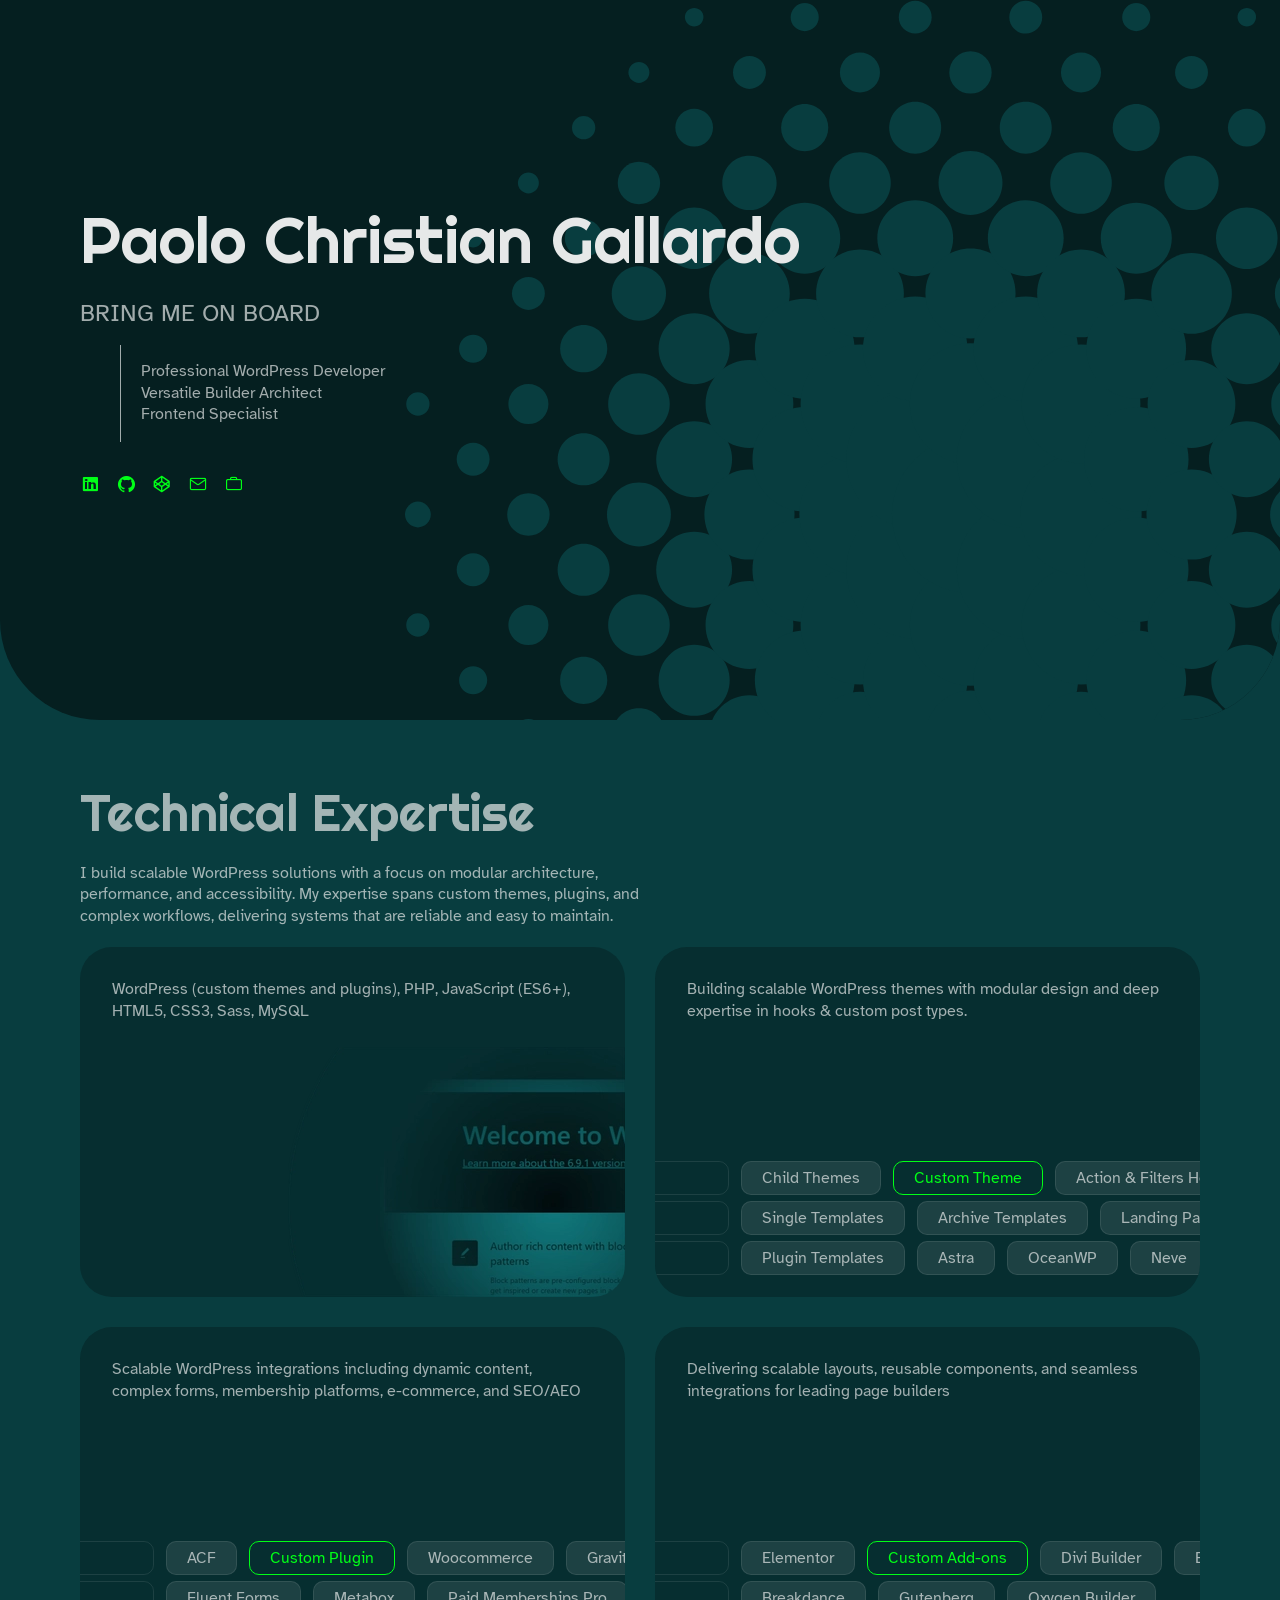
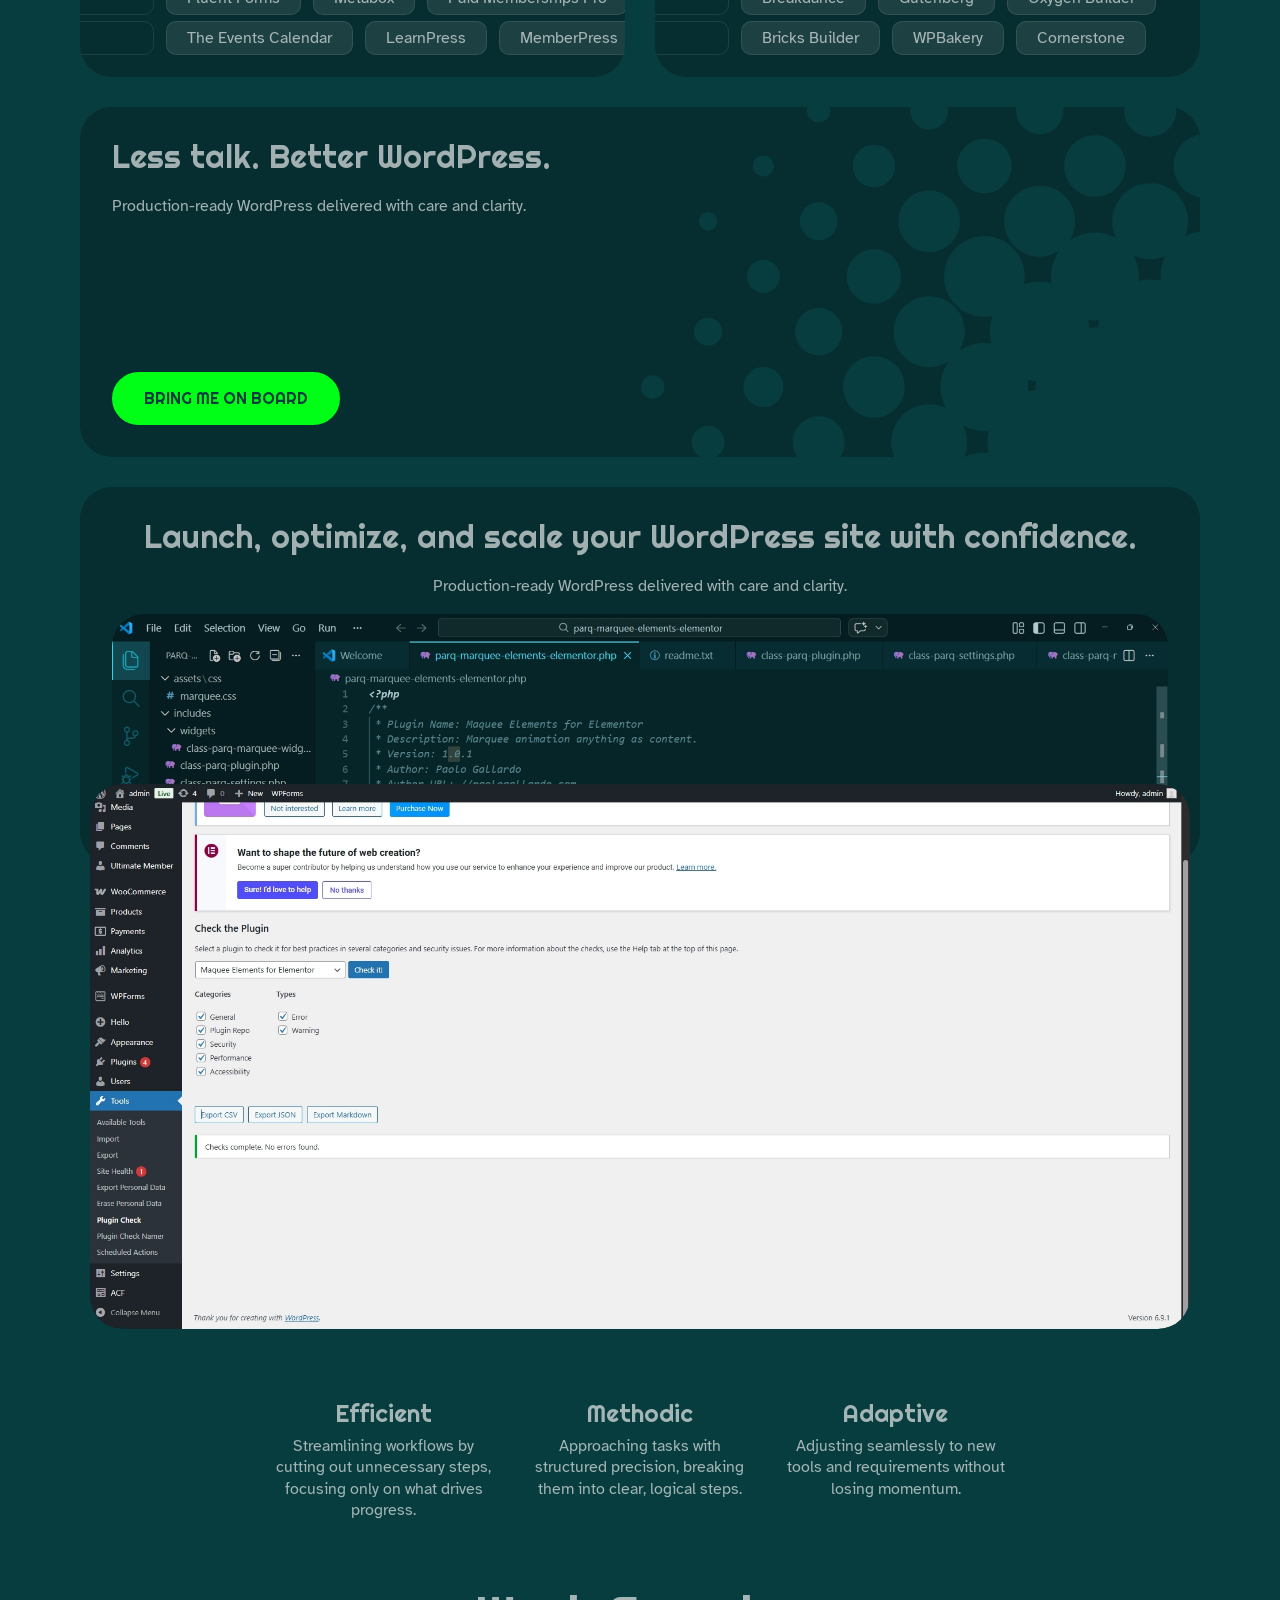
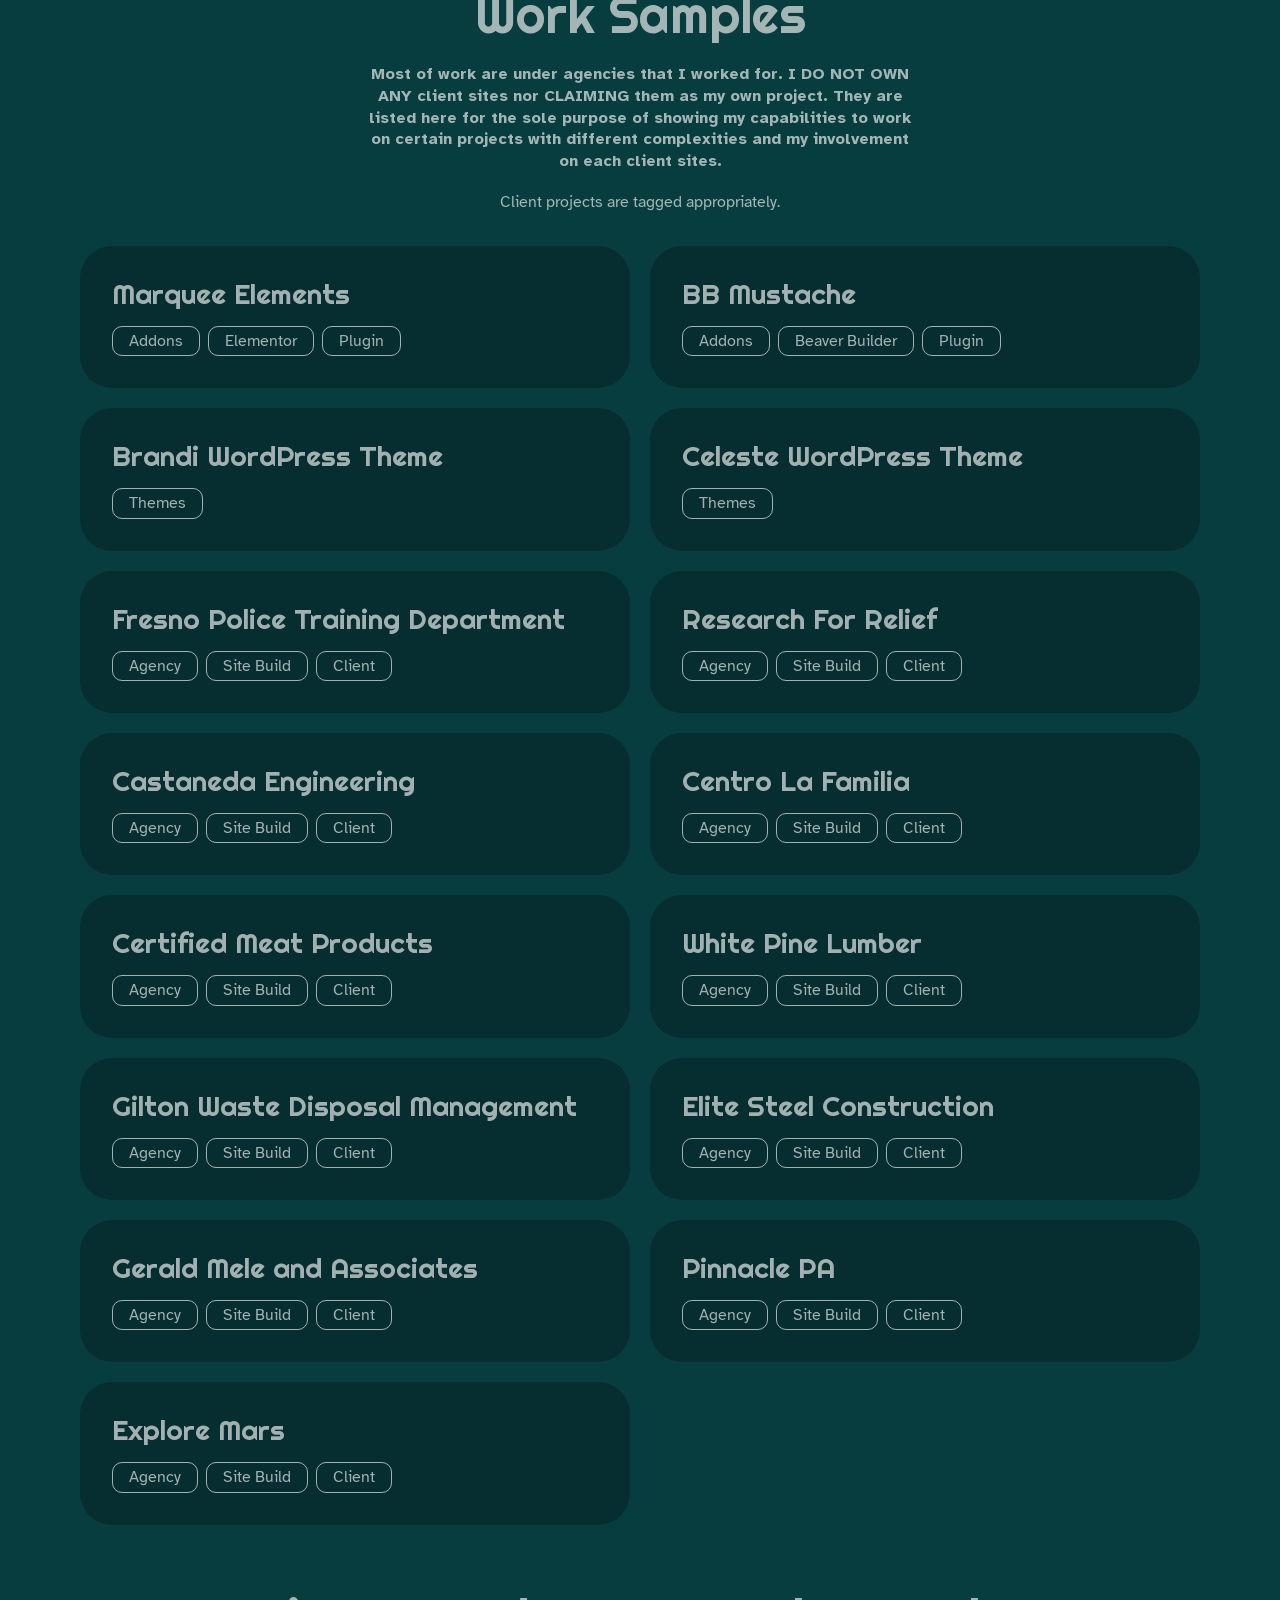
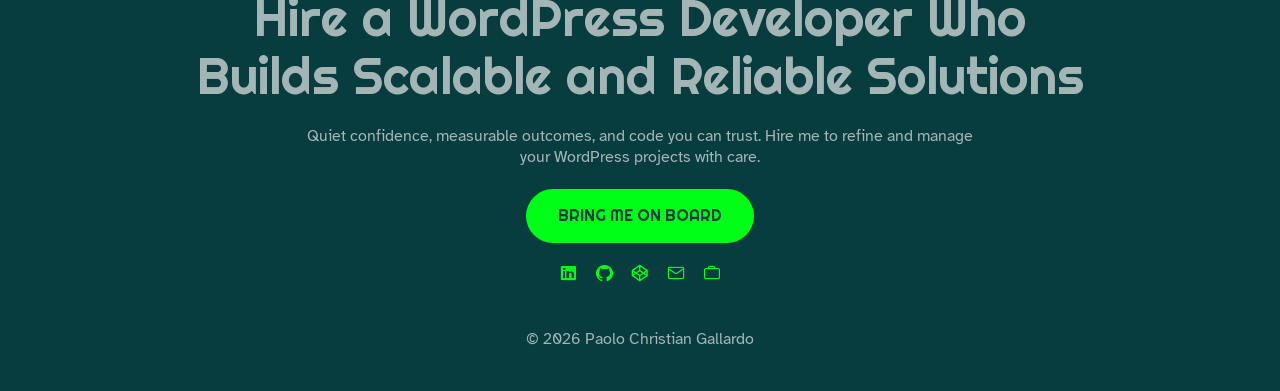
==== commit 484d5d13: "v1.4" ====
--- a/index.html
+++ b/index.html
@@ -94,4 +94,4 @@
   --ui-warning: var(--ui-color-warning-400);
   --ui-error: var(--ui-color-error-400);
   }
-}</style><style>.social-icons[data-v-65a95f2a]{display:flex;gap:1rem;padding:0}</style><style>.social-icons__item[data-v-830a2376]{list-style:none}.social-icons__link[data-v-830a2376]{align-items:center;display:inline-flex;font-size:1.25rem;justify-content:center;text-decoration:none}.sr-only[data-v-830a2376]{height:1px;margin:-1px;overflow:hidden;padding:0;position:absolute;width:1px;clip:rect(0,0,0,0);border:0;white-space:nowrap}</style><style>.tilt-wrapper[data-v-199f0999]{border-radius:var(--radius-inside);display:inline-block;overflow:hidden;transform-style:preserve-3d}img[data-v-199f0999]{display:block;max-width:100%}</style><style>.sample[data-v-98a1f78b]{transition:background-color var(--transition-duration) var(--transition-timing)}.sample__link[data-v-98a1f78b]{color:inherit;display:flex;flex-direction:column;height:100%;text-decoration:none}.sample[data-v-98a1f78b]:hover{background-color:var(--color-brand-dark)}.title[data-v-98a1f78b]{font-size:1.75rem;margin-bottom:1rem}.categories[data-v-98a1f78b]{display:flex;flex-wrap:wrap;gap:.5rem;margin-block:auto 0}.pill[data-v-98a1f78b]{border:1px solid var(--color-light-70);border-radius:var(--radius-content-inside);display:inline-block;padding:.25rem 1rem .16rem}</style><link rel="stylesheet" href="/_nuxt/entry.BgCYlG-c.css" crossorigin><link rel="stylesheet" href="/_nuxt/index.BDUDBCdm.css" crossorigin><link rel="preload" as="fetch" crossorigin="anonymous" href="/_payload.json?9276dfde-2e51-4682-8314-09bf5881ccb0"><link rel="modulepreload" as="script" crossorigin href="/_nuxt/hBnlp_A7.js"><link rel="modulepreload" as="script" crossorigin href="/_nuxt/XksFMGtO.js"><script type="module" src="/_nuxt/hBnlp_A7.js" crossorigin></script><link rel="prefetch" as="image" type="image/svg+xml" href="/_nuxt/6b042d50787d4a81d659.D7JGeKLp.svg"><link rel="prefetch" as="image" type="image/webp" href="/_nuxt/paologallardo-wordpress-expert-dashboard.Bff22_ym.webp"><link rel="prefetch" as="image" type="image/svg+xml" href="/_nuxt/rotating.BEDoqqHq.svg"><link rel="prefetch" as="image" type="image/webp" href="/_nuxt/paologallardo-wordpress-expert-plugin-code.Czu4m8kP.webp"><script>"use strict";(()=>{const t=window,e=document.documentElement,c=["dark","light"],n=getStorageValue("localStorage","nuxt-color-mode")||"system";let i=n==="system"?u():n;const r=e.getAttribute("data-color-mode-forced");r&&(i=r),l(i),t["__NUXT_COLOR_MODE__"]={preference:n,value:i,getColorScheme:u,addColorScheme:l,removeColorScheme:d};function l(o){const s=""+o+"",a="";e.classList?e.classList.add(s):e.className+=" "+s,a&&e.setAttribute("data-"+a,o)}function d(o){const s=""+o+"",a="";e.classList?e.classList.remove(s):e.className=e.className.replace(new RegExp(s,"g"),""),a&&e.removeAttribute("data-"+a)}function f(o){return t.matchMedia("(prefers-color-scheme"+o+")")}function u(){if(t.matchMedia&&f("").media!=="not all"){for(const o of c)if(f(":"+o).matches)return o}return"light"}})();function getStorageValue(t,e){switch(t){case"localStorage":return window.localStorage.getItem(e);case"sessionStorage":return window.sessionStorage.getItem(e);case"cookie":return getCookie(e);default:return null}}function getCookie(t){const c=("; "+window.document.cookie).split("; "+t+"=");if(c.length===2)return c.pop()?.split(";").shift()}</script></head><body><div id="__nuxt" class="isolate"><div class=""><main class="flex-1 p-6"><!--[--><section class="banner"><h1 class="text-2xl font-semibold mb-4">Paolo Christian Gallardo</h1><span class="phrases">Senior WordPress Developer</span><blockquote><p>Professional WordPress Developer</p><p>Versatile Builder Architect</p><p>Frontend Specialist</p></blockquote><img src="/_nuxt/rotating.BEDoqqHq.svg" class="rotating" alt><ul class="social-icons" data-v-65a95f2a><!--[--><li class="social-icons__item" data-v-830a2376><a href="https://www.linkedin.com/in/paolo-gallardo-1a9b8a1b2/" class="social-icons__link" target="_blank" rel="noopener noreferrer" aria-label="LinkedIn" data-v-830a2376><i class="lni lni-linkedin" aria-hidden="true" data-v-830a2376></i><span class="sr-only" data-v-830a2376>LinkedIn</span></a></li><li class="social-icons__item" data-v-830a2376><a href="https://www.github.com/payatola2287" class="social-icons__link" target="_blank" rel="noopener noreferrer" aria-label="GitHub" data-v-830a2376><i class="lni lni-github" aria-hidden="true" data-v-830a2376></i><span class="sr-only" data-v-830a2376>GitHub</span></a></li><li class="social-icons__item" data-v-830a2376><a href="https://codepen.io/Payatola2287" class="social-icons__link" target="_blank" rel="noopener noreferrer" aria-label="CodePen" data-v-830a2376><i class="lni lni-codepen" aria-hidden="true" data-v-830a2376></i><span class="sr-only" data-v-830a2376>CodePen</span></a></li><li class="social-icons__item" data-v-830a2376><a href="mailto:paolo.j.gallardo+from_gh_page@gmail.com?subject=Inquiry%20from%20Portfolio%20Site" class="social-icons__link" target="_blank" rel="noopener noreferrer" aria-label="Email" data-v-830a2376><i class="lni lni-envelope-1" aria-hidden="true" data-v-830a2376></i><span class="sr-only" data-v-830a2376>Email</span></a></li><li class="social-icons__item" data-v-830a2376><a href="https://v2.onlinejobs.ph/jobseekers/info/239713" class="social-icons__link" target="_blank" rel="noopener noreferrer" aria-label="OnlineJobs.ph" data-v-830a2376><i class="lni lni-briefcase-1" aria-hidden="true" data-v-830a2376></i><span class="sr-only" data-v-830a2376>OnlineJobs.ph</span></a></li><!--]--></ul></section><section class="page-row tech-expertise"><h2 class="row-title">Technical Expertise</h2><p class="lead-intro"> I build scalable WordPress solutions with a focus on modular architecture, performance, and accessibility. My expertise spans custom themes, plugins, and complex workflows, delivering systems that are reliable and easy to maintain. </p><div class="grid expertise-grid"><div class="box expertise wordpress"><p>WordPress (custom themes and plugins), PHP, JavaScript (ES6+), HTML5, CSS3, Sass, MySQL</p></div><div class="box expertise custom-theme js-viewport-trigger"><p>Building scalable WordPress themes with modular design and deep expertise in hooks &amp; custom post types.</p><aside><div class="specifics"><span>Child Themes</span><span class="highlight">Custom Theme</span><span>Action &amp; Filters Hooks</span><span>Template Heirarchy</span></div><div class="specifics"><span>Single Templates</span><span>Archive Templates</span><span>Landing Pages</span></div><div class="specifics"><span>Plugin Templates</span><span>Astra</span><span>OceanWP</span><span>Neve</span><span>GeneratePress</span></div></aside></div><div class="box expertise custom-plugin js-viewport-trigger"><p> Scalable WordPress integrations including dynamic content, complex forms, membership platforms, e-commerce, and SEO/AEO </p><aside><div class="specifics"><span>ACF</span><span class="highlight">Custom Plugin</span><span>Woocommerce</span><span>Gravity Forms</span></div><div class="specifics"><span>Fluent Forms</span><span>Metabox</span><span>Paid Memberships Pro</span></div><div class="specifics"><span>The Events Calendar</span><span>LearnPress</span><span>MemberPress</span></div></aside></div><div class="box expertise add-ons-extensions js-viewport-trigger"><p>Delivering scalable layouts, reusable components, and seamless integrations for leading page builders</p><aside><div class="specifics"><span>Elementor</span><span class="highlight">Custom Add-ons</span><span>Divi Builder</span><span>Beaver Builder</span></div><div class="specifics"><span>Breakdance</span><span>Gutenberg</span><span>Oxygen Builder</span></div><div class="specifics"><span>Bricks Builder</span><span>WPBakery</span><span>Cornerstone</span></div></aside></div><div class="box expertise cta twice attract"><h3>Less talk. Better WordPress.</h3><p>Production-ready WordPress delivered with care and clarity.</p><a href="mailto:paolo.j.gallardo@gmail.com" class="button">Bring me on board</a><img src="/_nuxt/rotating.BEDoqqHq.svg" class="rotating" alt></div><div class="box expertise thrice headline"><h3>Launch, optimize, and scale your WordPress site with confidence.</h3><p>Production-ready WordPress delivered with care and clarity.</p><figure class="tilt"><img src="/_nuxt/paologallardo-wordpress-expert-plugin-code.Czu4m8kP.webp" alt="Marquee Addons Plugin Header Code"></figure></div></div><div class="interface-dashboard"><figure class="tilt"><div class="tilt-wrapper" data-v-199f0999><img src="/paologallardo-plugin-check-passed.webp" alt="Marquee Addons Plugin Checks Passed Interface" data-v-199f0999></div></figure></div><div class="columns js-viewport-trigger"><div class="iconed"><h4> Efficient </h4><p> Streamlining workflows by cutting out unnecessary steps, focusing only on what drives progress. </p></div><div class="iconed"><h4> Methodic </h4><p> Approaching tasks with structured precision, breaking them into clear, logical steps. </p></div><div class="iconed"><h4> Adaptive </h4><p> Adjusting seamlessly to new tools and requirements without losing momentum. </p></div></div><h2 class="row-title text-center">Work Samples</h2><p class="text-center lead-intro center"><strong>Most of work are under agencies that I worked for. I DO NOT OWN ANY client sites nor CLAIMING them as my own project. They are listed here for the sole purpose of showing my capabilities to work on certain projects with different complexities and my involvement on each client sites.</strong></p><p class="text-center">Client projects are tagged appropriately.</p><div class="grid" id="samples"><div class="sample box" data-v-98a1f78b><a href="#" class="sample__link" target="_blank" rel="noopener noreferrer" data-v-98a1f78b><h3 class="title" data-v-98a1f78b>Marquee Elements</h3><div class="categories" data-v-98a1f78b><!--[--><span class="pill" data-v-98a1f78b>Addons</span><span class="pill" data-v-98a1f78b>Elementor</span><span class="pill" data-v-98a1f78b>Plugin</span><!--]--></div></a></div><div class="sample box" data-v-98a1f78b><a href="https://github.com/payatola2287/bbmustache" class="sample__link" target="_blank" rel="noopener noreferrer" data-v-98a1f78b><h3 class="title" data-v-98a1f78b>BB Mustache</h3><div class="categories" data-v-98a1f78b><!--[--><span class="pill" data-v-98a1f78b>Addons</span><span class="pill" data-v-98a1f78b>Beaver Builder</span><span class="pill" data-v-98a1f78b>Plugin</span><!--]--></div></a></div><div class="sample box" data-v-98a1f78b><a href="https://github.com/payatola2287/brandi-wordpress-theme" class="sample__link" target="_blank" rel="noopener noreferrer" data-v-98a1f78b><h3 class="title" data-v-98a1f78b>Brandi WordPress Theme</h3><div class="categories" data-v-98a1f78b><!--[--><span class="pill" data-v-98a1f78b>Themes</span><!--]--></div></a></div><div class="sample box" data-v-98a1f78b><a href="https://github.com/payatola2287/celeste-html-template" class="sample__link" target="_blank" rel="noopener noreferrer" data-v-98a1f78b><h3 class="title" data-v-98a1f78b>Celeste WordPress Theme</h3><div class="categories" data-v-98a1f78b><!--[--><span class="pill" data-v-98a1f78b>Themes</span><!--]--></div></a></div><div class="sample box" data-v-98a1f78b><a href="https://www.fresnopolice.net/" class="sample__link" target="_blank" rel="noopener noreferrer" data-v-98a1f78b><h3 class="title" data-v-98a1f78b>Fresno Police Training Department</h3><div class="categories" data-v-98a1f78b><!--[--><span class="pill" data-v-98a1f78b>Agency</span><span class="pill" data-v-98a1f78b>Site Build</span><span class="pill" data-v-98a1f78b>Client</span><!--]--></div></a></div><div class="sample box" data-v-98a1f78b><a href="https://researchforrelief.com/" class="sample__link" target="_blank" rel="noopener noreferrer" data-v-98a1f78b><h3 class="title" data-v-98a1f78b>Research For Relief</h3><div class="categories" data-v-98a1f78b><!--[--><span class="pill" data-v-98a1f78b>Agency</span><span class="pill" data-v-98a1f78b>Site Build</span><span class="pill" data-v-98a1f78b>Client</span><!--]--></div></a></div><div class="sample box" data-v-98a1f78b><a href="https://www.castaneda.engineering/" class="sample__link" target="_blank" rel="noopener noreferrer" data-v-98a1f78b><h3 class="title" data-v-98a1f78b>Castaneda Engineering</h3><div class="categories" data-v-98a1f78b><!--[--><span class="pill" data-v-98a1f78b>Agency</span><span class="pill" data-v-98a1f78b>Site Build</span><span class="pill" data-v-98a1f78b>Client</span><!--]--></div></a></div><div class="sample box" data-v-98a1f78b><a href="https://www.centrolafamilia.org/" class="sample__link" target="_blank" rel="noopener noreferrer" data-v-98a1f78b><h3 class="title" data-v-98a1f78b>Centro La Familia</h3><div class="categories" data-v-98a1f78b><!--[--><span class="pill" data-v-98a1f78b>Agency</span><span class="pill" data-v-98a1f78b>Site Build</span><span class="pill" data-v-98a1f78b>Client</span><!--]--></div></a></div><div class="sample box" data-v-98a1f78b><a href="https://certifiedmeatproducts.com/" class="sample__link" target="_blank" rel="noopener noreferrer" data-v-98a1f78b><h3 class="title" data-v-98a1f78b>Certified Meat Products</h3><div class="categories" data-v-98a1f78b><!--[--><span class="pill" data-v-98a1f78b>Agency</span><span class="pill" data-v-98a1f78b>Site Build</span><span class="pill" data-v-98a1f78b>Client</span><!--]--></div></a></div><div class="sample box" data-v-98a1f78b><a href="https://wplfresno.com/" class="sample__link" target="_blank" rel="noopener noreferrer" data-v-98a1f78b><h3 class="title" data-v-98a1f78b>White Pine Lumber</h3><div class="categories" data-v-98a1f78b><!--[--><span class="pill" data-v-98a1f78b>Agency</span><span class="pill" data-v-98a1f78b>Site Build</span><span class="pill" data-v-98a1f78b>Client</span><!--]--></div></a></div><div class="sample box" data-v-98a1f78b><a href="https://www.gilton.com/" class="sample__link" target="_blank" rel="noopener noreferrer" data-v-98a1f78b><h3 class="title" data-v-98a1f78b>Gilton Waste Disposal Management</h3><div class="categories" data-v-98a1f78b><!--[--><span class="pill" data-v-98a1f78b>Agency</span><span class="pill" data-v-98a1f78b>Site Build</span><span class="pill" data-v-98a1f78b>Client</span><!--]--></div></a></div><div class="sample box" data-v-98a1f78b><a href="https://www.elitesteelllc.com/" class="sample__link" target="_blank" rel="noopener noreferrer" data-v-98a1f78b><h3 class="title" data-v-98a1f78b>Elite Steel Construction</h3><div class="categories" data-v-98a1f78b><!--[--><span class="pill" data-v-98a1f78b>Agency</span><span class="pill" data-v-98a1f78b>Site Build</span><span class="pill" data-v-98a1f78b>Client</span><!--]--></div></a></div><div class="sample box" data-v-98a1f78b><a href="https://www.gmaengineering.com/" class="sample__link" target="_blank" rel="noopener noreferrer" data-v-98a1f78b><h3 class="title" data-v-98a1f78b>Gerald Mele and Associates</h3><div class="categories" data-v-98a1f78b><!--[--><span class="pill" data-v-98a1f78b>Agency</span><span class="pill" data-v-98a1f78b>Site Build</span><span class="pill" data-v-98a1f78b>Client</span><!--]--></div></a></div><div class="sample box" data-v-98a1f78b><a href="https://pinnaclepa.com/" class="sample__link" target="_blank" rel="noopener noreferrer" data-v-98a1f78b><h3 class="title" data-v-98a1f78b>Pinnacle PA</h3><div class="categories" data-v-98a1f78b><!--[--><span class="pill" data-v-98a1f78b>Agency</span><span class="pill" data-v-98a1f78b>Site Build</span><span class="pill" data-v-98a1f78b>Client</span><!--]--></div></a></div><div class="sample box" data-v-98a1f78b><a href="https://exploremars.org/" class="sample__link" target="_blank" rel="noopener noreferrer" data-v-98a1f78b><h3 class="title" data-v-98a1f78b>Explore Mars</h3><div class="categories" data-v-98a1f78b><!--[--><span class="pill" data-v-98a1f78b>Agency</span><span class="pill" data-v-98a1f78b>Site Build</span><span class="pill" data-v-98a1f78b>Client</span><!--]--></div></a></div></div></section><!--]--></main><footer class="text-center"><div class="cta"><h2>Hire a WordPress Developer Who Builds Scalable and Reliable Solutions</h2><p>Quiet confidence, measurable outcomes, and code you can trust. Hire me to refine and manage your WordPress projects with care.</p><a href="mailto:paolo.j.gallardo@gmail.com" class="button">Bring me on board</a></div><ul class="social-icons" data-v-65a95f2a><!--[--><li class="social-icons__item" data-v-830a2376><a href="https://www.linkedin.com/in/paolo-gallardo-1a9b8a1b2/" class="social-icons__link" target="_blank" rel="noopener noreferrer" aria-label="LinkedIn" data-v-830a2376><i class="lni lni-linkedin" aria-hidden="true" data-v-830a2376></i><span class="sr-only" data-v-830a2376>LinkedIn</span></a></li><li class="social-icons__item" data-v-830a2376><a href="https://www.github.com/payatola2287" class="social-icons__link" target="_blank" rel="noopener noreferrer" aria-label="GitHub" data-v-830a2376><i class="lni lni-github" aria-hidden="true" data-v-830a2376></i><span class="sr-only" data-v-830a2376>GitHub</span></a></li><li class="social-icons__item" data-v-830a2376><a href="https://codepen.io/Payatola2287" class="social-icons__link" target="_blank" rel="noopener noreferrer" aria-label="CodePen" data-v-830a2376><i class="lni lni-codepen" aria-hidden="true" data-v-830a2376></i><span class="sr-only" data-v-830a2376>CodePen</span></a></li><li class="social-icons__item" data-v-830a2376><a href="mailto:paolo.j.gallardo+from_gh_page@gmail.com?subject=Inquiry%20from%20Portfolio%20Site" class="social-icons__link" target="_blank" rel="noopener noreferrer" aria-label="Email" data-v-830a2376><i class="lni lni-envelope-1" aria-hidden="true" data-v-830a2376></i><span class="sr-only" data-v-830a2376>Email</span></a></li><li class="social-icons__item" data-v-830a2376><a href="https://v2.onlinejobs.ph/jobseekers/info/239713" class="social-icons__link" target="_blank" rel="noopener noreferrer" aria-label="OnlineJobs.ph" data-v-830a2376><i class="lni lni-briefcase-1" aria-hidden="true" data-v-830a2376></i><span class="sr-only" data-v-830a2376>OnlineJobs.ph</span></a></li><!--]--></ul><p class="colophon">© <span>2026</span> Paolo Christian Gallardo</p></footer></div></div><div id="teleports"></div><script>window.__NUXT__={};window.__NUXT__.config={public:{"nuxt-scripts":{version:"",defaultScriptOptions:{trigger:"onNuxtReady"}}},app:{baseURL:"/",buildId:"9276dfde-2e51-4682-8314-09bf5881ccb0",buildAssetsDir:"/_nuxt/",cdnURL:""}}</script><script type="application/json" data-nuxt-data="nuxt-app" data-ssr="true" id="__NUXT_DATA__" data-src="/_payload.json?9276dfde-2e51-4682-8314-09bf5881ccb0">[{"state":1,"once":7,"_errors":8,"serverRendered":5,"path":10,"prerenderedAt":11},["Reactive",2],{"$scolor-mode":3},{"preference":4,"value":4,"unknown":5,"forced":6},"system",true,false,["Set"],["ShallowReactive",9],{},"/",1772238020628]</script></body></html>+}</style><style>.social-icons[data-v-65a95f2a]{display:flex;gap:1rem;padding:0}</style><style>.social-icons__item[data-v-830a2376]{list-style:none}.social-icons__link[data-v-830a2376]{align-items:center;display:inline-flex;font-size:1.25rem;justify-content:center;text-decoration:none}.sr-only[data-v-830a2376]{height:1px;margin:-1px;overflow:hidden;padding:0;position:absolute;width:1px;clip:rect(0,0,0,0);border:0;white-space:nowrap}</style><style>.tilt-wrapper[data-v-199f0999]{border-radius:var(--radius-inside);display:inline-block;overflow:hidden;transform-style:preserve-3d}img[data-v-199f0999]{display:block;max-width:100%}</style><style>.sample[data-v-98a1f78b]{transition:background-color var(--transition-duration) var(--transition-timing)}.sample__link[data-v-98a1f78b]{color:inherit;display:flex;flex-direction:column;height:100%;text-decoration:none}.sample[data-v-98a1f78b]:hover{background-color:var(--color-brand-dark)}.title[data-v-98a1f78b]{font-size:1.75rem;margin-bottom:1rem}.categories[data-v-98a1f78b]{display:flex;flex-wrap:wrap;gap:.5rem;margin-block:auto 0}.pill[data-v-98a1f78b]{border:1px solid var(--color-light-70);border-radius:var(--radius-content-inside);display:inline-block;padding:.25rem 1rem .16rem}</style><link rel="stylesheet" href="/_nuxt/entry.CHbxJMaJ.css" crossorigin><link rel="stylesheet" href="/_nuxt/index.BDUDBCdm.css" crossorigin><link rel="preload" as="fetch" crossorigin="anonymous" href="/_payload.json?f2a8122d-1c5e-4688-84ca-cb750d707de2"><link rel="modulepreload" as="script" crossorigin href="/_nuxt/B7XFVQQ9.js"><link rel="modulepreload" as="script" crossorigin href="/_nuxt/D0MPXXUt.js"><script type="module" src="/_nuxt/B7XFVQQ9.js" crossorigin></script><link rel="prefetch" as="image" type="image/svg+xml" href="/_nuxt/6b042d50787d4a81d659.D7JGeKLp.svg"><link rel="prefetch" as="image" type="image/webp" href="/_nuxt/paologallardo-wordpress-expert-dashboard.Bff22_ym.webp"><link rel="prefetch" as="image" type="image/svg+xml" href="/_nuxt/rotating.BEDoqqHq.svg"><link rel="prefetch" as="image" type="image/webp" href="/_nuxt/paologallardo-wordpress-expert-plugin-code.Czu4m8kP.webp"><script>"use strict";(()=>{const t=window,e=document.documentElement,c=["dark","light"],n=getStorageValue("localStorage","nuxt-color-mode")||"system";let i=n==="system"?u():n;const r=e.getAttribute("data-color-mode-forced");r&&(i=r),l(i),t["__NUXT_COLOR_MODE__"]={preference:n,value:i,getColorScheme:u,addColorScheme:l,removeColorScheme:d};function l(o){const s=""+o+"",a="";e.classList?e.classList.add(s):e.className+=" "+s,a&&e.setAttribute("data-"+a,o)}function d(o){const s=""+o+"",a="";e.classList?e.classList.remove(s):e.className=e.className.replace(new RegExp(s,"g"),""),a&&e.removeAttribute("data-"+a)}function f(o){return t.matchMedia("(prefers-color-scheme"+o+")")}function u(){if(t.matchMedia&&f("").media!=="not all"){for(const o of c)if(f(":"+o).matches)return o}return"light"}})();function getStorageValue(t,e){switch(t){case"localStorage":return window.localStorage.getItem(e);case"sessionStorage":return window.sessionStorage.getItem(e);case"cookie":return getCookie(e);default:return null}}function getCookie(t){const c=("; "+window.document.cookie).split("; "+t+"=");if(c.length===2)return c.pop()?.split(";").shift()}</script></head><body><div id="__nuxt" class="isolate"><div class=""><main class="flex-1 p-6"><!--[--><section class="banner"><h1 class="text-2xl font-semibold mb-4">Paolo Christian Gallardo</h1><span class="phrases">Senior WordPress Developer</span><blockquote><p>Professional WordPress Developer</p><p>Versatile Builder Architect</p><p>Frontend Specialist</p></blockquote><img src="/_nuxt/rotating.BEDoqqHq.svg" class="rotating" alt><ul class="social-icons" data-v-65a95f2a><!--[--><li class="social-icons__item" data-v-830a2376><a href="https://www.linkedin.com/in/paolo-gallardo-1a9b8a1b2/" class="social-icons__link" target="_blank" rel="noopener noreferrer" aria-label="LinkedIn" data-v-830a2376><i class="lni lni-linkedin" aria-hidden="true" data-v-830a2376></i><span class="sr-only" data-v-830a2376>LinkedIn</span></a></li><li class="social-icons__item" data-v-830a2376><a href="https://www.github.com/payatola2287" class="social-icons__link" target="_blank" rel="noopener noreferrer" aria-label="GitHub" data-v-830a2376><i class="lni lni-github" aria-hidden="true" data-v-830a2376></i><span class="sr-only" data-v-830a2376>GitHub</span></a></li><li class="social-icons__item" data-v-830a2376><a href="https://codepen.io/Payatola2287" class="social-icons__link" target="_blank" rel="noopener noreferrer" aria-label="CodePen" data-v-830a2376><i class="lni lni-codepen" aria-hidden="true" data-v-830a2376></i><span class="sr-only" data-v-830a2376>CodePen</span></a></li><li class="social-icons__item" data-v-830a2376><a href="mailto:paolo.j.gallardo+from_gh_page@gmail.com?subject=Inquiry%20from%20Portfolio%20Site" class="social-icons__link" target="_blank" rel="noopener noreferrer" aria-label="Email" data-v-830a2376><i class="lni lni-envelope-1" aria-hidden="true" data-v-830a2376></i><span class="sr-only" data-v-830a2376>Email</span></a></li><li class="social-icons__item" data-v-830a2376><a href="https://v2.onlinejobs.ph/jobseekers/info/239713" class="social-icons__link" target="_blank" rel="noopener noreferrer" aria-label="OnlineJobs.ph" data-v-830a2376><i class="lni lni-briefcase-1" aria-hidden="true" data-v-830a2376></i><span class="sr-only" data-v-830a2376>OnlineJobs.ph</span></a></li><!--]--></ul></section><section class="page-row tech-expertise"><h2 class="row-title">Technical Expertise</h2><p class="lead-intro"> I build scalable WordPress solutions with a focus on modular architecture, performance, and accessibility. My expertise spans custom themes, plugins, and complex workflows, delivering systems that are reliable and easy to maintain. </p><div class="grid expertise-grid"><div class="box expertise wordpress"><p>WordPress (custom themes and plugins), PHP, JavaScript (ES6+), HTML5, CSS3, Sass, MySQL</p></div><div class="box expertise custom-theme js-viewport-trigger"><p>Building scalable WordPress themes with modular design and deep expertise in hooks &amp; custom post types.</p><aside><div class="specifics"><span>Child Themes</span><span class="highlight">Custom Theme</span><span>Action &amp; Filters Hooks</span><span>Template Heirarchy</span></div><div class="specifics"><span>Single Templates</span><span>Archive Templates</span><span>Landing Pages</span></div><div class="specifics"><span>Plugin Templates</span><span>Astra</span><span>OceanWP</span><span>Neve</span><span>GeneratePress</span></div></aside></div><div class="box expertise custom-plugin js-viewport-trigger"><p> Scalable WordPress integrations including dynamic content, complex forms, membership platforms, e-commerce, and SEO/AEO </p><aside><div class="specifics"><span>ACF</span><span class="highlight">Custom Plugin</span><span>Woocommerce</span><span>Gravity Forms</span></div><div class="specifics"><span>Fluent Forms</span><span>Metabox</span><span>Paid Memberships Pro</span></div><div class="specifics"><span>The Events Calendar</span><span>LearnPress</span><span>MemberPress</span></div></aside></div><div class="box expertise add-ons-extensions js-viewport-trigger"><p>Delivering scalable layouts, reusable components, and seamless integrations for leading page builders</p><aside><div class="specifics"><span>Elementor</span><span class="highlight">Custom Add-ons</span><span>Divi Builder</span><span>Beaver Builder</span></div><div class="specifics"><span>Breakdance</span><span>Gutenberg</span><span>Oxygen Builder</span></div><div class="specifics"><span>Bricks Builder</span><span>WPBakery</span><span>Cornerstone</span></div></aside></div><div class="box expertise cta twice attract"><h3>Less talk. Better WordPress.</h3><p>Production-ready WordPress delivered with care and clarity.</p><a href="mailto:paolo.j.gallardo@gmail.com" class="button">Bring me on board</a><img src="/_nuxt/rotating.BEDoqqHq.svg" class="rotating" alt></div><div class="box expertise thrice headline"><h3>Launch, optimize, and scale your WordPress site with confidence.</h3><p>Production-ready WordPress delivered with care and clarity.</p><figure class="tilt"><img src="/_nuxt/paologallardo-wordpress-expert-plugin-code.Czu4m8kP.webp" alt="Marquee Addons Plugin Header Code"></figure></div></div><div class="interface-dashboard"><figure class="tilt"><div class="tilt-wrapper" data-v-199f0999><img src="/paologallardo-plugin-check-passed.webp" alt="Marquee Addons Plugin Checks Passed Interface" data-v-199f0999></div></figure></div><div class="columns js-viewport-trigger"><div class="iconed"><h4> Efficient </h4><p> Streamlining workflows by cutting out unnecessary steps, focusing only on what drives progress. </p></div><div class="iconed"><h4> Methodic </h4><p> Approaching tasks with structured precision, breaking them into clear, logical steps. </p></div><div class="iconed"><h4> Adaptive </h4><p> Adjusting seamlessly to new tools and requirements without losing momentum. </p></div></div><h2 class="row-title text-center">Work Samples</h2><p class="text-center lead-intro center"><strong>Most of work are under agencies that I worked for. I DO NOT OWN ANY client sites nor CLAIMING them as my own project. They are listed here for the sole purpose of showing my capabilities to work on certain projects with different complexities and my involvement on each client sites.</strong></p><p class="text-center">Client projects are tagged appropriately.</p><div class="grid" id="samples"><div class="sample box" data-v-98a1f78b><a href="#" class="sample__link" target="_blank" rel="noopener noreferrer" data-v-98a1f78b><h3 class="title" data-v-98a1f78b>Marquee Elements</h3><div class="categories" data-v-98a1f78b><!--[--><span class="pill" data-v-98a1f78b>Addons</span><span class="pill" data-v-98a1f78b>Elementor</span><span class="pill" data-v-98a1f78b>Plugin</span><!--]--></div></a></div><div class="sample box" data-v-98a1f78b><a href="https://github.com/payatola2287/bbmustache" class="sample__link" target="_blank" rel="noopener noreferrer" data-v-98a1f78b><h3 class="title" data-v-98a1f78b>BB Mustache</h3><div class="categories" data-v-98a1f78b><!--[--><span class="pill" data-v-98a1f78b>Addons</span><span class="pill" data-v-98a1f78b>Beaver Builder</span><span class="pill" data-v-98a1f78b>Plugin</span><!--]--></div></a></div><div class="sample box" data-v-98a1f78b><a href="https://github.com/payatola2287/brandi-wordpress-theme" class="sample__link" target="_blank" rel="noopener noreferrer" data-v-98a1f78b><h3 class="title" data-v-98a1f78b>Brandi WordPress Theme</h3><div class="categories" data-v-98a1f78b><!--[--><span class="pill" data-v-98a1f78b>Themes</span><!--]--></div></a></div><div class="sample box" data-v-98a1f78b><a href="https://github.com/payatola2287/celeste-html-template" class="sample__link" target="_blank" rel="noopener noreferrer" data-v-98a1f78b><h3 class="title" data-v-98a1f78b>Celeste WordPress Theme</h3><div class="categories" data-v-98a1f78b><!--[--><span class="pill" data-v-98a1f78b>Themes</span><!--]--></div></a></div><div class="sample box" data-v-98a1f78b><a href="https://www.fresnopolice.net/" class="sample__link" target="_blank" rel="noopener noreferrer" data-v-98a1f78b><h3 class="title" data-v-98a1f78b>Fresno Police Training Department</h3><div class="categories" data-v-98a1f78b><!--[--><span class="pill" data-v-98a1f78b>Agency</span><span class="pill" data-v-98a1f78b>Site Build</span><span class="pill" data-v-98a1f78b>Client</span><!--]--></div></a></div><div class="sample box" data-v-98a1f78b><a href="https://researchforrelief.com/" class="sample__link" target="_blank" rel="noopener noreferrer" data-v-98a1f78b><h3 class="title" data-v-98a1f78b>Research For Relief</h3><div class="categories" data-v-98a1f78b><!--[--><span class="pill" data-v-98a1f78b>Agency</span><span class="pill" data-v-98a1f78b>Site Build</span><span class="pill" data-v-98a1f78b>Client</span><!--]--></div></a></div><div class="sample box" data-v-98a1f78b><a href="https://www.castaneda.engineering/" class="sample__link" target="_blank" rel="noopener noreferrer" data-v-98a1f78b><h3 class="title" data-v-98a1f78b>Castaneda Engineering</h3><div class="categories" data-v-98a1f78b><!--[--><span class="pill" data-v-98a1f78b>Agency</span><span class="pill" data-v-98a1f78b>Site Build</span><span class="pill" data-v-98a1f78b>Client</span><!--]--></div></a></div><div class="sample box" data-v-98a1f78b><a href="https://www.centrolafamilia.org/" class="sample__link" target="_blank" rel="noopener noreferrer" data-v-98a1f78b><h3 class="title" data-v-98a1f78b>Centro La Familia</h3><div class="categories" data-v-98a1f78b><!--[--><span class="pill" data-v-98a1f78b>Agency</span><span class="pill" data-v-98a1f78b>Site Build</span><span class="pill" data-v-98a1f78b>Client</span><!--]--></div></a></div><div class="sample box" data-v-98a1f78b><a href="https://certifiedmeatproducts.com/" class="sample__link" target="_blank" rel="noopener noreferrer" data-v-98a1f78b><h3 class="title" data-v-98a1f78b>Certified Meat Products</h3><div class="categories" data-v-98a1f78b><!--[--><span class="pill" data-v-98a1f78b>Agency</span><span class="pill" data-v-98a1f78b>Site Build</span><span class="pill" data-v-98a1f78b>Client</span><!--]--></div></a></div><div class="sample box" data-v-98a1f78b><a href="https://wplfresno.com/" class="sample__link" target="_blank" rel="noopener noreferrer" data-v-98a1f78b><h3 class="title" data-v-98a1f78b>White Pine Lumber</h3><div class="categories" data-v-98a1f78b><!--[--><span class="pill" data-v-98a1f78b>Agency</span><span class="pill" data-v-98a1f78b>Site Build</span><span class="pill" data-v-98a1f78b>Client</span><!--]--></div></a></div><div class="sample box" data-v-98a1f78b><a href="https://www.gilton.com/" class="sample__link" target="_blank" rel="noopener noreferrer" data-v-98a1f78b><h3 class="title" data-v-98a1f78b>Gilton Waste Disposal Management</h3><div class="categories" data-v-98a1f78b><!--[--><span class="pill" data-v-98a1f78b>Agency</span><span class="pill" data-v-98a1f78b>Site Build</span><span class="pill" data-v-98a1f78b>Client</span><!--]--></div></a></div><div class="sample box" data-v-98a1f78b><a href="https://www.elitesteelllc.com/" class="sample__link" target="_blank" rel="noopener noreferrer" data-v-98a1f78b><h3 class="title" data-v-98a1f78b>Elite Steel Construction</h3><div class="categories" data-v-98a1f78b><!--[--><span class="pill" data-v-98a1f78b>Agency</span><span class="pill" data-v-98a1f78b>Site Build</span><span class="pill" data-v-98a1f78b>Client</span><!--]--></div></a></div><div class="sample box" data-v-98a1f78b><a href="https://www.gmaengineering.com/" class="sample__link" target="_blank" rel="noopener noreferrer" data-v-98a1f78b><h3 class="title" data-v-98a1f78b>Gerald Mele and Associates</h3><div class="categories" data-v-98a1f78b><!--[--><span class="pill" data-v-98a1f78b>Agency</span><span class="pill" data-v-98a1f78b>Site Build</span><span class="pill" data-v-98a1f78b>Client</span><!--]--></div></a></div><div class="sample box" data-v-98a1f78b><a href="https://pinnaclepa.com/" class="sample__link" target="_blank" rel="noopener noreferrer" data-v-98a1f78b><h3 class="title" data-v-98a1f78b>Pinnacle PA</h3><div class="categories" data-v-98a1f78b><!--[--><span class="pill" data-v-98a1f78b>Agency</span><span class="pill" data-v-98a1f78b>Site Build</span><span class="pill" data-v-98a1f78b>Client</span><!--]--></div></a></div><div class="sample box" data-v-98a1f78b><a href="https://exploremars.org/" class="sample__link" target="_blank" rel="noopener noreferrer" data-v-98a1f78b><h3 class="title" data-v-98a1f78b>Explore Mars</h3><div class="categories" data-v-98a1f78b><!--[--><span class="pill" data-v-98a1f78b>Agency</span><span class="pill" data-v-98a1f78b>Site Build</span><span class="pill" data-v-98a1f78b>Client</span><!--]--></div></a></div></div></section><!--]--></main><footer class="text-center"><div class="cta"><h2>Hire a WordPress Developer Who Builds Scalable and Reliable Solutions</h2><p>Quiet confidence, measurable outcomes, and code you can trust. Hire me to refine and manage your WordPress projects with care.</p><a href="mailto:paolo.j.gallardo@gmail.com?subject=Inquiry%20from%20Portfolio%20Site" class="button">Bring me on board</a></div><ul class="social-icons" data-v-65a95f2a><!--[--><li class="social-icons__item" data-v-830a2376><a href="https://www.linkedin.com/in/paolo-gallardo-1a9b8a1b2/" class="social-icons__link" target="_blank" rel="noopener noreferrer" aria-label="LinkedIn" data-v-830a2376><i class="lni lni-linkedin" aria-hidden="true" data-v-830a2376></i><span class="sr-only" data-v-830a2376>LinkedIn</span></a></li><li class="social-icons__item" data-v-830a2376><a href="https://www.github.com/payatola2287" class="social-icons__link" target="_blank" rel="noopener noreferrer" aria-label="GitHub" data-v-830a2376><i class="lni lni-github" aria-hidden="true" data-v-830a2376></i><span class="sr-only" data-v-830a2376>GitHub</span></a></li><li class="social-icons__item" data-v-830a2376><a href="https://codepen.io/Payatola2287" class="social-icons__link" target="_blank" rel="noopener noreferrer" aria-label="CodePen" data-v-830a2376><i class="lni lni-codepen" aria-hidden="true" data-v-830a2376></i><span class="sr-only" data-v-830a2376>CodePen</span></a></li><li class="social-icons__item" data-v-830a2376><a href="mailto:paolo.j.gallardo+from_gh_page@gmail.com?subject=Inquiry%20from%20Portfolio%20Site" class="social-icons__link" target="_blank" rel="noopener noreferrer" aria-label="Email" data-v-830a2376><i class="lni lni-envelope-1" aria-hidden="true" data-v-830a2376></i><span class="sr-only" data-v-830a2376>Email</span></a></li><li class="social-icons__item" data-v-830a2376><a href="https://v2.onlinejobs.ph/jobseekers/info/239713" class="social-icons__link" target="_blank" rel="noopener noreferrer" aria-label="OnlineJobs.ph" data-v-830a2376><i class="lni lni-briefcase-1" aria-hidden="true" data-v-830a2376></i><span class="sr-only" data-v-830a2376>OnlineJobs.ph</span></a></li><!--]--></ul><p class="colophon">© <span>2026</span> Paolo Christian Gallardo</p></footer></div></div><div id="teleports"></div><script>window.__NUXT__={};window.__NUXT__.config={public:{"nuxt-scripts":{version:"",defaultScriptOptions:{trigger:"onNuxtReady"}}},app:{baseURL:"/",buildId:"f2a8122d-1c5e-4688-84ca-cb750d707de2",buildAssetsDir:"/_nuxt/",cdnURL:""}}</script><script type="application/json" data-nuxt-data="nuxt-app" data-ssr="true" id="__NUXT_DATA__" data-src="/_payload.json?f2a8122d-1c5e-4688-84ca-cb750d707de2">[{"state":1,"once":7,"_errors":8,"serverRendered":5,"path":10,"prerenderedAt":11},["Reactive",2],{"$scolor-mode":3},{"preference":4,"value":4,"unknown":5,"forced":6},"system",true,false,["Set"],["ShallowReactive",9],{},"/",1772246511408]</script></body></html>
--- a/_nuxt/entry.CHbxJMaJ.css
+++ b/_nuxt/entry.CHbxJMaJ.css
@@ -0,0 +1 @@
+@font-face{font-family:Lineicons;src:url(./d495aba62101f856c80f.DJ4Lg1TH.eot);src:url(./d495aba62101f856c80f.DJ4Lg1TH.eot) format("embedded-opentype"),url(./9065bfe481020b04b68a.CMveUrS1.woff2) format("woff2"),url(./68caad34b1e80fa12b3a.4Cpu5VkB.woff) format("woff"),url(./a9c9056a643325579e2a.CCNAgZDa.ttf) format("truetype"),url(./6b042d50787d4a81d659.D7JGeKLp.svg) format("svg")}.lni{color:inherit;display:inline-block;flex-shrink:0;font: 1em/1 Lineicons;-webkit-font-smoothing:antialiased;-moz-osx-font-smoothing:grayscale}.lni-sm{font-size:.8em}.lni-lg{font-size:1.2em}.lni-16{font-size:16px}.lni-32{font-size:32px}.lni-is-spinning{animation:lni-spin 1s linear infinite}@keyframes lni-spin{0%{transform:rotate(0)}to{transform:rotate(1turn)}}.lni-rotate-90{transform:rotate(90deg)}.lni-rotate-180{transform:rotate(180deg)}.lni-rotate-270{transform:rotate(270deg)}.lni-flip-y{transform:scaleY(-1)}.lni-flip-x{transform:scaleX(-1)}.lni-500px:before{content:""}.lni-adobe:before{content:""}.lni-adonis:before{content:""}.lni-aeroplane-1:before{content:""}.lni-agenda:before{content:""}.lni-airbnb:before{content:""}.lni-airtable:before{content:""}.lni-alarm-1:before{content:""}.lni-align-text-center:before{content:""}.lni-align-text-left:before{content:""}.lni-align-text-right:before{content:""}.lni-alpinejs:before{content:""}.lni-amazon:before{content:""}.lni-amazon-original:before{content:""}.lni-amazon-pay:before{content:""}.lni-ambulance-1:before{content:""}.lni-amd:before{content:""}.lni-amex:before{content:""}.lni-anchor:before{content:""}.lni-android:before{content:""}.lni-android-old:before{content:""}.lni-angellist:before{content:""}.lni-angle-double-down:before{content:""}.lni-angle-double-left:before{content:""}.lni-angle-double-right:before{content:""}.lni-angle-double-up:before{content:""}.lni-angular:before{content:""}.lni-app-store:before{content:""}.lni-apple-brand:before{content:""}.lni-apple-music:before{content:""}.lni-apple-music-alt:before{content:""}.lni-apple-pay:before{content:""}.lni-arc-browser:before{content:""}.lni-arrow-all-direction:before{content:""}.lni-arrow-angular-top-left:before{content:""}.lni-arrow-angular-top-right:before{content:""}.lni-arrow-both-direction-horizontal-1:before{content:""}.lni-arrow-both-direction-vertical-1:before{content:""}.lni-arrow-downward:before{content:""}.lni-arrow-left:before{content:""}.lni-arrow-left-circle:before{content:""}.lni-arrow-right:before{content:""}.lni-arrow-right-circle:before{content:""}.lni-arrow-upward:before{content:""}.lni-asana:before{content:""}.lni-astro:before{content:""}.lni-atlassian:before{content:""}.lni-audi:before{content:""}.lni-audi-alt:before{content:""}.lni-aws:before{content:""}.lni-azure:before{content:""}.lni-badge-decagram-percent:before{content:""}.lni-balloons:before{content:""}.lni-ban-2:before{content:""}.lni-bar-chart-4:before{content:""}.lni-bar-chart-dollar:before{content:""}.lni-basket-shopping-3:before{content:""}.lni-beat:before{content:""}.lni-behance:before{content:""}.lni-bell-1:before{content:""}.lni-bike:before{content:""}.lni-bing:before{content:""}.lni-bitbucket:before{content:""}.lni-bitcoin:before{content:""}.lni-bittorrent:before{content:""}.lni-blogger:before{content:""}.lni-blogger-alt:before{content:""}.lni-bluetooth:before{content:""}.lni-bluetooth-logo:before{content:""}.lni-bmw:before{content:""}.lni-board-writing-3:before{content:""}.lni-bold:before{content:""}.lni-bolt-2:before{content:""}.lni-bolt-3:before{content:""}.lni-book-1:before{content:""}.lni-bookmark-1:before{content:""}.lni-bookmark-circle:before{content:""}.lni-books-2:before{content:""}.lni-bootstrap-5:before{content:""}.lni-bootstrap-5-square:before{content:""}.lni-box-archive-1:before{content:""}.lni-box-closed:before{content:""}.lni-box-gift-1:before{content:""}.lni-brave:before{content:""}.lni-bricks:before{content:""}.lni-bridge-3:before{content:""}.lni-briefcase-1:before{content:""}.lni-briefcase-2:before{content:""}.lni-briefcase-plus-1:before{content:""}.lni-brush-1-rotated:before{content:""}.lni-brush-2:before{content:""}.lni-btc:before{content:""}.lni-bug-1:before{content:""}.lni-buildings-1:before{content:""}.lni-bulb-2:before{content:""}.lni-bulb-4:before{content:""}.lni-burger-1:before{content:""}.lni-burger-drink:before{content:""}.lni-bus-1:before{content:""}.lni-busket-ball:before{content:""}.lni-cake-1:before{content:""}.lni-calculator-1:before{content:""}.lni-calculator-2:before{content:""}.lni-calendar-days:before{content:""}.lni-camera-1:before{content:""}.lni-camera-movie-1:before{content:""}.lni-candy-cane-2:before{content:""}.lni-candy-round-1:before{content:""}.lni-canva:before{content:""}.lni-capsule-1:before{content:""}.lni-car-2:before{content:""}.lni-car-4:before{content:""}.lni-car-6:before{content:""}.lni-caravan-1:before{content:""}.lni-cart-1:before{content:""}.lni-cart-2:before{content:""}.lni-cash-app:before{content:""}.lni-certificate-badge-1:before{content:""}.lni-chat-bubble-2:before{content:""}.lni-check:before{content:""}.lni-check-circle-1:before{content:""}.lni-check-square-2:before{content:""}.lni-chevron-down:before{content:""}.lni-chevron-down-circle:before{content:""}.lni-chevron-left:before{content:""}.lni-chevron-left-circle:before{content:""}.lni-chevron-right-circle:before{content:""}.lni-chevron-up:before{content:""}.lni-chevron-up-circle:before{content:""}.lni-chrome:before{content:""}.lni-chromecast:before{content:""}.lni-cisco:before{content:""}.lni-claude:before{content:""}.lni-clickup:before{content:""}.lni-clipboard:before{content:""}.lni-cloud-2:before{content:""}.lni-cloud-bolt-1:before{content:""}.lni-cloud-bolt-2:before{content:""}.lni-cloud-check-circle:before{content:""}.lni-cloud-download:before{content:""}.lni-cloud-iot-2:before{content:""}.lni-cloud-rain:before{content:""}.lni-cloud-refresh-clockwise:before{content:""}.lni-cloud-sun:before{content:""}.lni-cloud-upload:before{content:""}.lni-cloudflare:before{content:""}.lni-code-1:before{content:""}.lni-code-s:before{content:""}.lni-codepen:before{content:""}.lni-coffee-cup-2:before{content:""}.lni-coinbase:before{content:""}.lni-colour-palette-3:before{content:""}.lni-comment-1:before{content:""}.lni-comment-1-share:before{content:""}.lni-comment-1-text:before{content:""}.lni-compass-drafting-2:before{content:""}.lni-connectdevelop:before{content:""}.lni-copilot:before{content:""}.lni-coral:before{content:""}.lni-cpanel:before{content:""}.lni-crane-4:before{content:""}.lni-creative-commons:before{content:""}.lni-credit-card-multiple:before{content:""}.lni-crop-2:before{content:""}.lni-crown-3:before{content:""}.lni-css3:before{content:""}.lni-dashboard-square-1:before{content:""}.lni-database-2:before{content:""}.lni-deno:before{content:""}.lni-dev:before{content:""}.lni-dialogflow:before{content:""}.lni-diamonds-1:before{content:""}.lni-diamonds-2:before{content:""}.lni-digitalocean:before{content:""}.lni-diners-club:before{content:""}.lni-direction-ltr:before{content:""}.lni-direction-rtl:before{content:""}.lni-discord:before{content:""}.lni-discord-chat:before{content:""}.lni-discover:before{content:""}.lni-docker:before{content:""}.lni-dollar:before{content:""}.lni-dollar-circle:before{content:""}.lni-double-quotes-end-1:before{content:""}.lni-download-1:before{content:""}.lni-download-circle-1:before{content:""}.lni-dribbble:before{content:""}.lni-dribbble-symbol:before{content:""}.lni-drizzle:before{content:""}.lni-dropbox:before{content:""}.lni-drupal:before{content:""}.lni-dumbbell-1:before{content:""}.lni-edge:before{content:""}.lni-emoji-expressionless:before{content:""}.lni-emoji-expressionless-flat-eyes:before{content:""}.lni-emoji-grin:before{content:""}.lni-emoji-sad:before{content:""}.lni-emoji-smile:before{content:""}.lni-emoji-smile-side:before{content:""}.lni-emoji-smile-sunglass:before{content:""}.lni-emoji-smile-tongue:before{content:""}.lni-enter:before{content:""}.lni-enter-down:before{content:""}.lni-envato:before{content:""}.lni-envelope-1:before{content:""}.lni-eraser-1:before{content:""}.lni-ethereum-logo:before{content:""}.lni-euro:before{content:""}.lni-exit:before{content:""}.lni-exit-up:before{content:""}.lni-expand-arrow-1:before{content:""}.lni-expand-square-4:before{content:""}.lni-expressjs:before{content:""}.lni-eye:before{content:""}.lni-facebook:before{content:""}.lni-facebook-messenger:before{content:""}.lni-facebook-rounded:before{content:""}.lni-facebook-square:before{content:""}.lni-facetime:before{content:""}.lni-figma:before{content:""}.lni-file-format-zip:before{content:""}.lni-file-multiple:before{content:""}.lni-file-pencil:before{content:""}.lni-file-plus-circle:before{content:""}.lni-file-question:before{content:""}.lni-file-xmark:before{content:""}.lni-firebase:before{content:""}.lni-firefox:before{content:""}.lni-firework-rocket-4:before{content:""}.lni-fitbit:before{content:""}.lni-flag-1:before{content:""}.lni-flag-2:before{content:""}.lni-flickr:before{content:""}.lni-floppy-disk-1:before{content:""}.lni-flower-2:before{content:""}.lni-flutter:before{content:""}.lni-folder-1:before{content:""}.lni-ford:before{content:""}.lni-framer:before{content:""}.lni-funnel-1:before{content:""}.lni-gallery:before{content:""}.lni-game-pad-modern-1:before{content:""}.lni-gatsby:before{content:""}.lni-gauge-1:before{content:""}.lni-gear-1:before{content:""}.lni-gears-3:before{content:""}.lni-gemini:before{content:""}.lni-git:before{content:""}.lni-github:before{content:""}.lni-glass-juice-1:before{content:""}.lni-globe-1:before{content:""}.lni-globe-stand:before{content:""}.lni-go:before{content:""}.lni-goodreads:before{content:""}.lni-google:before{content:""}.lni-google-cloud:before{content:""}.lni-google-drive:before{content:""}.lni-google-meet:before{content:""}.lni-google-pay:before{content:""}.lni-google-wallet:before{content:""}.lni-graduation-cap-1:before{content:""}.lni-grammarly:before{content:""}.lni-hacker-news:before{content:""}.lni-hammer-1:before{content:""}.lni-hammer-2:before{content:""}.lni-hand-mic:before{content:""}.lni-hand-shake:before{content:""}.lni-hand-stop:before{content:""}.lni-hand-taking-dollar:before{content:""}.lni-hand-taking-leaf-1:before{content:""}.lni-hand-taking-user:before{content:""}.lni-hashnode:before{content:""}.lni-hat-chef-3:before{content:""}.lni-headphone-1:before{content:""}.lni-heart:before{content:""}.lni-helicopter-2:before{content:""}.lni-helmet-safety-1:before{content:""}.lni-hierarchy-1:before{content:""}.lni-highlighter-1:before{content:""}.lni-highlighter-2:before{content:""}.lni-home-2:before{content:""}.lni-hospital-2:before{content:""}.lni-hourglass:before{content:""}.lni-html5:before{content:""}.lni-ibm:before{content:""}.lni-id-card:before{content:""}.lni-imdb:before{content:""}.lni-indent:before{content:""}.lni-info:before{content:""}.lni-injection-1:before{content:""}.lni-instagram:before{content:""}.lni-instagram-logotype:before{content:""}.lni-intel:before{content:""}.lni-ios:before{content:""}.lni-island-2:before{content:""}.lni-jaguar:before{content:""}.lni-jamstack:before{content:""}.lni-java:before{content:""}.lni-javascript:before{content:""}.lni-jcb:before{content:""}.lni-joomla:before{content:""}.lni-jsfiddle:before{content:""}.lni-key-1:before{content:""}.lni-keyboard:before{content:""}.lni-knife-fork-1:before{content:""}.lni-kubernetes:before{content:""}.lni-label-dollar-2:before{content:""}.lni-laptop-2:before{content:""}.lni-laptop-phone:before{content:""}.lni-laravel:before{content:""}.lni-layers-1:before{content:""}.lni-layout-26:before{content:""}.lni-layout-9:before{content:""}.lni-leaf-1:before{content:""}.lni-leaf-6:before{content:""}.lni-lemon-squeezy:before{content:""}.lni-life-guard-tube-1:before{content:""}.lni-line:before{content:""}.lni-line-dashed:before{content:""}.lni-line-dotted:before{content:""}.lni-line-height:before{content:""}.lni-lineicons:before{content:""}.lni-link-2-angular-right:before{content:""}.lni-linkedin:before{content:""}.lni-location-arrow-right:before{content:""}.lni-locked-1:before{content:""}.lni-locked-2:before{content:""}.lni-loom:before{content:""}.lni-magento:before{content:""}.lni-magnet:before{content:""}.lni-mailchimp:before{content:""}.lni-map-marker-1:before{content:""}.lni-map-marker-5:before{content:""}.lni-map-pin-5:before{content:""}.lni-markdown:before{content:""}.lni-mastercard:before{content:""}.lni-medium:before{content:""}.lni-medium-alt:before{content:""}.lni-megaphone-1:before{content:""}.lni-menu-cheesburger:before{content:""}.lni-menu-hamburger-1:before{content:""}.lni-menu-meatballs-1:before{content:""}.lni-menu-meatballs-2:before{content:""}.lni-mercedes:before{content:""}.lni-message-2:before{content:""}.lni-message-2-question:before{content:""}.lni-message-3-text:before{content:""}.lni-meta:before{content:""}.lni-meta-alt:before{content:""}.lni-microphone-1:before{content:""}.lni-microscope:before{content:""}.lni-microsoft:before{content:""}.lni-microsoft-edge:before{content:""}.lni-microsoft-teams:before{content:""}.lni-minus:before{content:""}.lni-minus-circle:before{content:""}.lni-mongodb:before{content:""}.lni-monitor:before{content:""}.lni-monitor-code:before{content:""}.lni-monitor-mac:before{content:""}.lni-moon-half-right-5:before{content:""}.lni-mountains-2:before{content:""}.lni-mouse-2:before{content:""}.lni-mushroom-1:before{content:""}.lni-mushroom-5:before{content:""}.lni-music:before{content:""}.lni-mysql:before{content:""}.lni-nasa:before{content:""}.lni-netflix:before{content:""}.lni-netlify:before{content:""}.lni-next-step-2:before{content:""}.lni-nextjs:before{content:""}.lni-nike:before{content:""}.lni-nissan:before{content:""}.lni-nodejs:before{content:""}.lni-nodejs-alt:before{content:""}.lni-notebook-1:before{content:""}.lni-notion:before{content:""}.lni-npm:before{content:""}.lni-nuxt:before{content:""}.lni-nvidia:before{content:""}.lni-oculus:before{content:""}.lni-open-ai:before{content:""}.lni-opera-mini:before{content:""}.lni-oracle:before{content:""}.lni-outdent:before{content:""}.lni-paddle:before{content:""}.lni-page-break-1:before{content:""}.lni-pagination:before{content:""}.lni-paint-bucket:before{content:""}.lni-paint-roller-1:before{content:""}.lni-paperclip-1:before{content:""}.lni-party-flags:before{content:""}.lni-party-spray:before{content:""}.lni-patreon:before{content:""}.lni-pause:before{content:""}.lni-payoneer:before{content:""}.lni-paypal:before{content:""}.lni-pen-to-square:before{content:""}.lni-pencil-1:before{content:""}.lni-pepsi:before{content:""}.lni-phone:before{content:""}.lni-photos:before{content:""}.lni-php:before{content:""}.lni-pie-chart-2:before{content:""}.lni-pilcrow:before{content:""}.lni-pimjo-logo:before{content:""}.lni-pimjo-symbol:before{content:""}.lni-pinterest:before{content:""}.lni-pizza-2:before{content:""}.lni-placeholder-dollar:before{content:""}.lni-plantscale:before{content:""}.lni-play:before{content:""}.lni-play-store:before{content:""}.lni-playstation:before{content:""}.lni-plug-1:before{content:""}.lni-plus:before{content:""}.lni-plus-circle:before{content:""}.lni-pnpm:before{content:""}.lni-postgresql:before{content:""}.lni-postman:before{content:""}.lni-pound:before{content:""}.lni-power-button:before{content:""}.lni-previous-step-2:before{content:""}.lni-printer:before{content:""}.lni-prisma:before{content:""}.lni-producthunt:before{content:""}.lni-proton-mail-logo:before{content:""}.lni-proton-mail-symbol:before{content:""}.lni-python:before{content:""}.lni-question-mark:before{content:""}.lni-question-mark-circle:before{content:""}.lni-quora:before{content:""}.lni-radis:before{content:""}.lni-react:before{content:""}.lni-reddit:before{content:""}.lni-refresh-circle-1-clockwise:before{content:""}.lni-refresh-dollar-1:before{content:""}.lni-refresh-user-1:before{content:""}.lni-remix-js:before{content:""}.lni-road-1:before{content:""}.lni-rocket-5:before{content:""}.lni-route-1:before{content:""}.lni-rss-right:before{content:""}.lni-ruler-1:before{content:""}.lni-ruler-pen:before{content:""}.lni-rupee:before{content:""}.lni-safari:before{content:""}.lni-sanity:before{content:""}.lni-school-bench-1:before{content:""}.lni-school-bench-2:before{content:""}.lni-scissors-1-vertical:before{content:""}.lni-scoter:before{content:""}.lni-scroll-down-2:before{content:""}.lni-search-1:before{content:""}.lni-search-2:before{content:""}.lni-search-minus:before{content:""}.lni-search-plus:before{content:""}.lni-search-text:before{content:""}.lni-select-cursor-1:before{content:""}.lni-seo-monitor:before{content:""}.lni-service-bell-1:before{content:""}.lni-share-1:before{content:""}.lni-share-1-circle:before{content:""}.lni-share-2:before{content:""}.lni-shield-2:before{content:""}.lni-shield-2-check:before{content:""}.lni-shield-dollar:before{content:""}.lni-shift-left:before{content:""}.lni-shift-right:before{content:""}.lni-ship-1:before{content:""}.lni-shirt-1:before{content:""}.lni-shopify:before{content:""}.lni-shovel:before{content:""}.lni-shuffle:before{content:""}.lni-sign-post-left:before{content:""}.lni-signal-app:before{content:""}.lni-signs-post-2:before{content:""}.lni-sketch:before{content:""}.lni-skype:before{content:""}.lni-slack:before{content:""}.lni-slice-2:before{content:""}.lni-sliders-horizontal-square-2:before{content:""}.lni-slideshare:before{content:""}.lni-snapchat:before{content:""}.lni-sort-alphabetical:before{content:""}.lni-sort-high-to-low:before{content:""}.lni-soundcloud:before{content:""}.lni-spacex:before{content:""}.lni-spellcheck:before{content:""}.lni-spinner-2-sacle:before{content:""}.lni-spinner-3:before{content:""}.lni-sports:before{content:""}.lni-spotify:before{content:""}.lni-spotify-alt:before{content:""}.lni-squarespace:before{content:""}.lni-stackoverflow:before{content:""}.lni-stamp:before{content:""}.lni-star-fat:before{content:""}.lni-star-fat-half-2:before{content:""}.lni-star-sharp-disabled:before{content:""}.lni-statista:before{content:""}.lni-steam:before{content:""}.lni-stethoscope-1:before{content:""}.lni-stopwatch:before{content:""}.lni-storage-hdd-2:before{content:""}.lni-strikethrough-1:before{content:""}.lni-stripe:before{content:""}.lni-stumbleupon:before{content:""}.lni-sun-1:before{content:""}.lni-supabase:before{content:""}.lni-surfboard-2:before{content:""}.lni-svelte:before{content:""}.lni-swift:before{content:""}.lni-tab:before{content:""}.lni-tailwindcss:before{content:""}.lni-target-user:before{content:""}.lni-telegram:before{content:""}.lni-telephone-1:before{content:""}.lni-telephone-3:before{content:""}.lni-tesla:before{content:""}.lni-text-format:before{content:""}.lni-text-format-remove:before{content:""}.lni-text-paragraph:before{content:""}.lni-thumbs-down-3:before{content:""}.lni-thumbs-up-3:before{content:""}.lni-ticket-1:before{content:""}.lni-tickets-3:before{content:""}.lni-tiktok:before{content:""}.lni-tiktok-alt:before{content:""}.lni-tower-broadcast-1:before{content:""}.lni-toyota:before{content:""}.lni-train-1:before{content:""}.lni-train-3:before{content:""}.lni-trash-3:before{content:""}.lni-tree-2:before{content:""}.lni-trees-3:before{content:""}.lni-trello:before{content:""}.lni-trend-down-1:before{content:""}.lni-trend-up-1:before{content:""}.lni-trophy-1:before{content:""}.lni-trowel-1:before{content:""}.lni-truck-delivery-1:before{content:""}.lni-tumblr:before{content:""}.lni-turborepo:before{content:""}.lni-twitch:before{content:""}.lni-twitter-old:before{content:""}.lni-typescript:before{content:""}.lni-uber:before{content:""}.lni-uber-symbol:before{content:""}.lni-ubuntu:before{content:""}.lni-underline:before{content:""}.lni-unlink-2-angular-eft:before{content:""}.lni-unlocked-2:before{content:""}.lni-unsplash:before{content:""}.lni-upload-1:before{content:""}.lni-upload-circle-1:before{content:""}.lni-user-4:before{content:""}.lni-user-multiple-4:before{content:""}.lni-vector-nodes-6:before{content:""}.lni-vector-nodes-7:before{content:""}.lni-vercel:before{content:""}.lni-vimeo:before{content:""}.lni-visa:before{content:""}.lni-vite:before{content:""}.lni-vk:before{content:""}.lni-vmware:before{content:""}.lni-volkswagen:before{content:""}.lni-volume-1:before{content:""}.lni-volume-high:before{content:""}.lni-volume-low:before{content:""}.lni-volume-mute:before{content:""}.lni-volume-off:before{content:""}.lni-vs-code:before{content:""}.lni-vuejs:before{content:""}.lni-wallet-1:before{content:""}.lni-watch-beat-1:before{content:""}.lni-water-drop-1:before{content:""}.lni-webflow:before{content:""}.lni-webhooks:before{content:""}.lni-wechat:before{content:""}.lni-weight-machine-1:before{content:""}.lni-whatsapp:before{content:""}.lni-wheelbarrow-empty:before{content:""}.lni-wheelchair-1:before{content:""}.lni-windows:before{content:""}.lni-wise:before{content:""}.lni-wordpress:before{content:""}.lni-www:before{content:""}.lni-www-cursor:before{content:""}.lni-x:before{content:""}.lni-xampp:before{content:""}.lni-xbox:before{content:""}.lni-xmark:before{content:""}.lni-xmark-circle:before{content:""}.lni-xrp:before{content:""}.lni-yahoo:before{content:""}.lni-yarn:before{content:""}.lni-ycombinator:before{content:""}.lni-yen:before{content:""}.lni-youtube:before{content:""}.lni-youtube-kids:before{content:""}.lni-youtube-music:before{content:""}.lni-zapier:before{content:""}.lni-zero-size:before{content:""}.lni-zoom:before{content:""}@font-face{font-family:Righteous;src:local("Righteous Regular"),local("Righteous"),url(../_fonts/1ZTlEDqU4DtwDJiND8f6qaugUpa0RIDvQl-v7iM6l54-4eM7JIaO9WY6stJ5iVaOgtye6ubSkomPSXEfdQDei6A.woff) format(woff);font-display:swap;font-weight:400;font-style:normal}@font-face{font-family:"Righteous Fallback: BlinkMacSystemFont";src:local("BlinkMacSystemFont");size-adjust:113.2474%;ascent-override:86.9657%;descent-override:22.6792%;line-gap-override:0%}@font-face{font-family:"Righteous Fallback: Segoe UI";src:local("Segoe UI");size-adjust:106.3877%;ascent-override:92.5731%;descent-override:24.1415%;line-gap-override:0%}@font-face{font-family:"Righteous Fallback: Helvetica Neue";src:local("Helvetica Neue");size-adjust:104.8177%;ascent-override:93.9596%;descent-override:24.5031%;line-gap-override:0%}@font-face{font-family:"Righteous Fallback: Arial";src:local("Arial");size-adjust:105.805%;ascent-override:93.0828%;descent-override:24.2745%;line-gap-override:0%}@font-face{font-family:"Righteous Fallback: Noto Sans";src:local("Noto Sans");size-adjust:99.5105%;ascent-override:98.9708%;descent-override:25.8099%;line-gap-override:0%}@font-face{font-family:Righteous;src:local("Righteous Regular"),local("Righteous"),url(../_fonts/9pcE3Gzbk0QrTxn0RyhNx-b3V0zZWlT8w2spqVr8BB8-RSX3UmESXxwDz3WbF0WWK0Xy2nfiis4r87rRPgHSQZc.woff2) format(woff2);font-display:swap;unicode-range:U+0100-02BA,U+02BD-02C5,U+02C7-02CC,U+02CE-02D7,U+02DD-02FF,U+0304,U+0308,U+0329,U+1D00-1DBF,U+1E00-1E9F,U+1EF2-1EFF,U+2020,U+20A0-20AB,U+20AD-20C0,U+2113,U+2C60-2C7F,U+A720-A7FF;font-weight:400;font-style:normal}@font-face{font-family:Righteous;src:local("Righteous Regular"),local("Righteous"),url(../_fonts/A_muEu2L9IfPbCnC3tCfMoASmcMX9PN-8pJaoAzf3xc-aifY66pIi7OYVsy4xBe2deRFyKlQVenjMtck5cisp2o.woff2) format(woff2);font-display:swap;unicode-range:U+0000-00FF,U+0131,U+0152-0153,U+02BB-02BC,U+02C6,U+02DA,U+02DC,U+0304,U+0308,U+0329,U+2000-206F,U+20AC,U+2122,U+2191,U+2193,U+2212,U+2215,U+FEFF,U+FFFD;font-weight:400;font-style:normal}@font-face{font-family:Atkinson Hyperlegible;src:local("Atkinson Hyperlegible Regular Italic"),local("Atkinson Hyperlegible Italic"),url(../_fonts/1ZTlEDqU4DtwDJiND8f6qaugUpa0RIDvQl-v7iM6l54-xekfP0_JgTw9E6Af7pMo_Zi2Mmc9GG17RFwXn98IQsk.woff) format(woff);font-display:swap;font-weight:400;font-style:italic}@font-face{font-family:"Atkinson Hyperlegible Fallback: Noto Sans Mono";src:local("Noto Sans Mono");size-adjust:73.8333%;ascent-override:128.6682%;descent-override:39.2777%;line-gap-override:0%}@font-face{font-family:Atkinson Hyperlegible;src:local("Atkinson Hyperlegible Regular"),local("Atkinson Hyperlegible"),url(../_fonts/1ZTlEDqU4DtwDJiND8f6qaugUpa0RIDvQl-v7iM6l54-flE0F9t__wm3BStnG-rQVT2NYjuf5xMBr5NSTcXKPbc.woff) format(woff);font-display:swap;font-weight:400;font-style:normal}@font-face{font-family:Atkinson Hyperlegible;src:local("Atkinson Hyperlegible Bold"),url(../_fonts/1ZTlEDqU4DtwDJiND8f6qaugUpa0RIDvQl-v7iM6l54-KFyN7VomQY5fSoKh01jc9xxSs_ASCja4g19Trik2Ue0.woff) format(woff);font-display:swap;font-weight:700;font-style:normal}@font-face{font-family:Atkinson Hyperlegible;src:local("Atkinson Hyperlegible Bold Italic"),url(../_fonts/w4jZzuX3k3KzETia-gGxhZm728YsbGaQCCYOVbLIQTE-szEa34ZyTtrjH8TJzkxXen1KC4g3Yde2Wrfb7Rrs6jM.woff2) format(woff2);font-display:swap;unicode-range:U+0100-02BA,U+02BD-02C5,U+02C7-02CC,U+02CE-02D7,U+02DD-02FF,U+0304,U+0308,U+0329,U+1D00-1DBF,U+1E00-1E9F,U+1EF2-1EFF,U+2020,U+20A0-20AB,U+20AD-20C0,U+2113,U+2C60-2C7F,U+A720-A7FF;font-weight:700;font-style:italic}@font-face{font-family:Atkinson Hyperlegible;src:local("Atkinson Hyperlegible Bold Italic"),url(../_fonts/qv91oMv4jE4-rKu45OEenHIVclgX0vgo1dJXleJac5U-a3_vuGarfQswvFoD5Wf737RQEoguS_an9CvVnbO5rRE.woff2) format(woff2);font-display:swap;unicode-range:U+0000-00FF,U+0131,U+0152-0153,U+02BB-02BC,U+02C6,U+02DA,U+02DC,U+0304,U+0308,U+0329,U+2000-206F,U+20AC,U+2122,U+2191,U+2193,U+2212,U+2215,U+FEFF,U+FFFD;font-weight:700;font-style:italic}@font-face{font-family:Atkinson Hyperlegible;src:local("Atkinson Hyperlegible Bold"),url(../_fonts/19ye91rXtEodkUZQtxB5TEOiqRGxjgyZorDJjhfcIKE-vui8rS6iczXpqMBoeoxN_P4nQa_kBD0YkQ-eaHLXamI.woff2) format(woff2);font-display:swap;unicode-range:U+0100-02BA,U+02BD-02C5,U+02C7-02CC,U+02CE-02D7,U+02DD-02FF,U+0304,U+0308,U+0329,U+1D00-1DBF,U+1E00-1E9F,U+1EF2-1EFF,U+2020,U+20A0-20AB,U+20AD-20C0,U+2113,U+2C60-2C7F,U+A720-A7FF;font-weight:700;font-style:normal}@font-face{font-family:Atkinson Hyperlegible;src:local("Atkinson Hyperlegible Bold"),url(../_fonts/yOCzU7Is6nsMgWK08KYsS3sMpm2dForOTDv1qJ7QiM-qgW5TReFNiP3_bFalyRNdZYlnNg8fcTfGxDvoh61h5w.woff2) format(woff2);font-display:swap;unicode-range:U+0000-00FF,U+0131,U+0152-0153,U+02BB-02BC,U+02C6,U+02DA,U+02DC,U+0304,U+0308,U+0329,U+2000-206F,U+20AC,U+2122,U+2191,U+2193,U+2212,U+2215,U+FEFF,U+FFFD;font-weight:700;font-style:normal}@font-face{font-family:"Atkinson Hyperlegible Fallback: Courier New";src:local("Courier New");size-adjust:73.8213%;ascent-override:128.6891%;descent-override:39.284%;line-gap-override:0%}@font-face{font-family:"Atkinson Hyperlegible Fallback: Roboto Mono";src:local("Roboto Mono");size-adjust:73.8213%;ascent-override:128.6891%;descent-override:39.284%;line-gap-override:0%}@font-face{font-family:Atkinson Hyperlegible;src:local("Atkinson Hyperlegible Bold Italic"),url(../_fonts/1ZTlEDqU4DtwDJiND8f6qaugUpa0RIDvQl-v7iM6l54-K9kFzvi5k9CB6Cg5ygtU3wnsCEc3DJEBZT2w4PUHaqA.woff) format(woff);font-display:swap;font-weight:700;font-style:italic}@font-face{font-family:Atkinson Hyperlegible;src:local("Atkinson Hyperlegible Regular Italic"),local("Atkinson Hyperlegible Italic"),url(../_fonts/JK0CR8tugVspfwVG0gJD-vUwnqKCMM4P5S0xnI-nyrg-jJMQVAQT4dx1C2nKi9HIUbzAHcFak2sg2uyePX6I94g.woff2) format(woff2);font-display:swap;unicode-range:U+0100-02BA,U+02BD-02C5,U+02C7-02CC,U+02CE-02D7,U+02DD-02FF,U+0304,U+0308,U+0329,U+1D00-1DBF,U+1E00-1E9F,U+1EF2-1EFF,U+2020,U+20A0-20AB,U+20AD-20C0,U+2113,U+2C60-2C7F,U+A720-A7FF;font-weight:400;font-style:italic}@font-face{font-family:Atkinson Hyperlegible;src:local("Atkinson Hyperlegible Regular Italic"),local("Atkinson Hyperlegible Italic"),url(../_fonts/XcJOy-7k57yTUEV5SXyjzB6kNn7kR75vpH9j0KQ9dYw-jMgyN5TSNa5dQuw0RgVg6cyTTYDs6dzuzPMOKI5Cg0U.woff2) format(woff2);font-display:swap;unicode-range:U+0000-00FF,U+0131,U+0152-0153,U+02BB-02BC,U+02C6,U+02DA,U+02DC,U+0304,U+0308,U+0329,U+2000-206F,U+20AC,U+2122,U+2191,U+2193,U+2212,U+2215,U+FEFF,U+FFFD;font-weight:400;font-style:italic}@font-face{font-family:Atkinson Hyperlegible;src:local("Atkinson Hyperlegible Regular"),local("Atkinson Hyperlegible"),url(../_fonts/SEQXeFMJBZhG3reXndg_1d9PUtkOsdYwMlFYI0GEq6Q-1tkMmNmh51Wl52KgaXr9ykjLhbQjFcjIsS0_eTXAavI.woff2) format(woff2);font-display:swap;unicode-range:U+0100-02BA,U+02BD-02C5,U+02C7-02CC,U+02CE-02D7,U+02DD-02FF,U+0304,U+0308,U+0329,U+1D00-1DBF,U+1E00-1E9F,U+1EF2-1EFF,U+2020,U+20A0-20AB,U+20AD-20C0,U+2113,U+2C60-2C7F,U+A720-A7FF;font-weight:400;font-style:normal}@font-face{font-family:Atkinson Hyperlegible;src:local("Atkinson Hyperlegible Regular"),local("Atkinson Hyperlegible"),url(../_fonts/mREDsH1zqaJOZI_W01FjTMdzAocLOotb0atBf5jmIPQ-hehuVC6HCSq08K313KQcCINIOPtUPrCIjwuIbl4wGUw.woff2) format(woff2);font-display:swap;unicode-range:U+0000-00FF,U+0131,U+0152-0153,U+02BB-02BC,U+02C6,U+02DA,U+02DC,U+0304,U+0308,U+0329,U+2000-206F,U+20AC,U+2122,U+2191,U+2193,U+2212,U+2215,U+FEFF,U+FFFD;font-weight:400;font-style:normal}:root{--color-brand-dark:#051f20;--color-brand:#083d3f;--color-brand-30:#062e30;--color-light:#e6e8e8;--color-light-70:#e6e8e8b3;--color-light-10:#e6e8e81a;--color-highlight:#00ff17;--radius-outside:6.25rem;--radius-inside:2rem;--radius-content-inside:.625rem;--font-heading:"Righteous", "Righteous Fallback: BlinkMacSystemFont", "Righteous Fallback: Segoe UI", "Righteous Fallback: Helvetica Neue", "Righteous Fallback: Arial", "Righteous Fallback: Noto Sans",sans-serif;--font-body:"Atkinson Hyperlegible", "Atkinson Hyperlegible Fallback: Courier New", "Atkinson Hyperlegible Fallback: Roboto Mono", "Atkinson Hyperlegible Fallback: Noto Sans Mono",monospace;--transition-duration:.3s;--transition-slow-duration:1.3s;--transition-timing:linear}body,html{background-color:var(--color-brand);color:var(--color-light-70);font-family:var(--font-body);font-size:16px;line-height:1.35;margin:0;padding:0}*{box-sizing:border-box}h1,h2,h3,h4,h5,h6,p{margin:0;padding:0}h1,h2,h3,h4,h5,h6{font-family:var(--font-heading);font-weight:400;line-height:1.15;margin-block-end:1.25rem}h1{font-size:5.125rem}h2{font-size:3.1875rem}h3{font-size:2rem}h4{font-size:1.5rem}a,p,span{font-family:Atkinson Hyperlegible,"Atkinson Hyperlegible Fallback: Courier New","Atkinson Hyperlegible Fallback: Roboto Mono","Atkinson Hyperlegible Fallback: Noto Sans Mono",monospace}p+p{margin-block-start:1rem}h1{color:#333;font-size:clamp(60px,5vw,120px);margin-bottom:20px}a{color:var(--color-highlight);text-decoration:none}.highlight,a.button,mark{background-color:var(--color-highlight);color:var(--color-brand)}a.button{border-radius:var(--radius-inside);display:inline-block;font-family:var(--font-heading);margin-block-start:1.25rem;padding:1rem 2rem;text-transform:uppercase;transition:all var(--transition-duration) var(--transition-timing);will-change:background-color,color}a.button:is(:hover,:focus){background-color:var(--color-brand-dark);color:var(--color-highlight)}.text-center{text-align:center}.center{margin-inline:auto}.padded{padding:5rem}.banner{background-color:var(--color-brand-dark);border-bottom-left-radius:var(--radius-outside);border-bottom-right-radius:var(--radius-outside);display:flex;flex-direction:column;height:80vh;justify-content:center;overflow:hidden;position:relative}.banner,.tech-expertise{padding-inline-end:40vw}.banner,.page-row{padding:clamp(40px,5vw,100px) 40px}footer{padding:0 40px}.banner h1{color:var(--color-light)}.banner .phrases{font-size:1.5rem;text-transform:uppercase}.banner blockquote{border-left:1px solid var(--color-light-70);padding-block:1rem;padding-inline-start:1.25rem}.banner blockquote p{margin-block-start:0}.banner :not(img){position:relative;z-index:2}.rotating{bottom:-50%;position:absolute;right:-20%;z-index:1}.grid{display:grid;gap:1.875rem}.box{background-color:var(--color-brand-30);border-radius:var(--radius-inside);overflow:hidden;padding:2rem;position:relative}.box:has(.tilt){padding-block-end:0}#samples,.expertise-grid{grid-template-columns:1fr;margin-top:1.25rem}.expertise{align-items:start;display:flex;flex-direction:column;min-height:21.875rem}.expertise aside{bottom:1rem;left:-15%;position:absolute}.expertise.attract>:not(img){position:relative;z-index:2}.specifics{display:flex;gap:.75rem;margin-block:.375rem;transform:translateZ(0);transition:transform var(--transition-slow-duration) var(--transition-timing);width:-moz-max-content;width:max-content;will-change:transform}.expertise-grid{grid-template-columns:1fr}.box.in-view .specifics{transform:translate3d(.7rem,0,0)}.box.in-view .specifics:first-child{transform:translate3d(-2.7rem,0,0)}.box.in-view .specifics:last-child{transform:translate3d(-3.7rem,0,0)}.specifics span,.specifics:before{background-color:var(--color-light-10);border:1px solid var(--color-light-10);border-radius:var(--radius-content-inside);display:inline-block;line-height:1;padding:.5rem 1.25rem}.specifics:before{background-color:transparent;content:"";width:7.125rem}.specifics span.highlight{background-color:transparent;border:1px solid var(--color-highlight);color:var(--color-highlight)}.expertise .button{margin-block-end:0;margin-block-start:auto}.expertise.cta .rotating{animation:rotate-reverse 50s linear infinite;left:50%;top:-50%}.expertise .tilt,.interface-dashboard .tilt{height:auto;margin-block-end:0;margin-inline:auto;max-width:68.75rem;width:100%}.expertise .tilt img{border-top-left-radius:var(--radius-inside);border-top-right-radius:var(--radius-inside);height:100%;max-width:100%;-o-object-fit:cover;object-fit:cover;-o-object-position:top center;object-position:top center;width:100%}.expertise.wordpress{background:url(./paologallardo-wordpress-expert-dashboard.Bff22_ym.webp) 100% 100%/auto no-repeat,var(--color-brand-30)}.interface-dashboard .tilt{height:auto!important;margin-block-start:-5rem}.interface-dashboard .tilt img{border-radius:var(--radius-inside)}.columns{display:flex;flex-wrap:wrap;gap:2rem;justify-content:center;margin-block:clamp(40px,5vw,100px);margin-inline:auto;max-width:48rem}.iconed{opacity:0;text-align:center;transform:translate3d(0,10px,0);transition-duration:var(--transition-duration);transition-property:all;transition-timing-function:var(--transition-timing);width:100%;will-change:transform,opacity}.columns.in-view .iconed{opacity:1;transform:translateZ(0)}.iconed h4{margin-bottom:.5rem}.lead-intro{margin-block-end:1.25rem}.rotating{animation:rotate 50s linear infinite}#samples{gap:1.25rem;margin-block-start:2rem}.work-samples{background-color:var(--color-brand-dark)}.work-samples h2,.work-samples>p{margin-inline:auto;max-width:62rem;text-align:center}footer .cta{margin-inline:auto;max-width:56.25rem}footer .cta p{margin-inline:auto;max-width:42.5rem}footer .social-icons{justify-content:center;margin-block-start:1.25rem}.colophon{margin-block:2.5rem}@keyframes rotate{0%{transform:rotate(0)}to{transform:rotate(-1turn)}}@keyframes rotate-reverse{0%{transform:rotate(0)}to{transform:rotate(1turn)}}@media(min-width:580px){.iconed{width:75%}}@media(min-width:680px){.iconed{width:calc(33.3% - 2rem)}.expertise .tilt{height:15.625rem}.expertise .tilt,.interface-dashboard .tilt{width:100%}}@media(min-width:861px){.expertise.wordpress{background:url(./paologallardo-wordpress-expert-dashboard.Bff22_ym.webp) 100% 100%/auto no-repeat,var(--color-brand-30)}.lead-intro{width:50%}.banner,.page-row{padding:clamp(40px,5vw,100px) 80px}#samples,.expertise-grid{grid-template-columns:repeat(2,1fr)}.expertise.headline{align-items:center;justify-content:center}.grid .thrice,.grid .twice{grid-column:span 2}.iconed{transition-delay:.06s}.iconed:first-child{transition-delay:0s}.iconed:last-child{transition-delay:.12s}}@media(min-width:1281px){.expertise-grid{grid-template-columns:repeat(3,1fr)}#samples{grid-template-columns:repeat(4,1fr)}.grid .twice{grid-column:span 2}.grid .thrice{grid-column:span 3}}@media(min-width:1600px){#samples{grid-template-columns:repeat(5,1fr)}}@font-face{font-display:swap;font-family:Atkinson Hyperlegible;font-style:normal;font-weight:400;src:url(./Atkinson_Hyperlegible-normal-400-latin-ext.DRk46D-x.woff2) format("woff2");unicode-range:u+0100-02ba,u+02bd-02c5,u+02c7-02cc,u+02ce-02d7,u+02dd-02ff,u+0304,u+0308,u+0329,u+1d00-1dbf,u+1e00-1e9f,u+1ef2-1eff,u+2020,u+20a0-20ab,u+20ad-20c0,u+2113,u+2c60-2c7f,u+a720-a7ff}@font-face{font-display:swap;font-family:Atkinson Hyperlegible;font-style:normal;font-weight:400;src:url(./Atkinson_Hyperlegible-normal-400-latin.BrHNak5F.woff2) format("woff2");unicode-range:u+00??,u+0131,u+0152-0153,u+02bb-02bc,u+02c6,u+02da,u+02dc,u+0304,u+0308,u+0329,u+2000-206f,u+20ac,u+2122,u+2191,u+2193,u+2212,u+2215,u+feff,u+fffd}@font-face{font-display:swap;font-family:Righteous;font-style:normal;font-weight:400;src:url(./Righteous-normal-400-latin-ext.rbdiPHGJ.woff2) format("woff2");unicode-range:u+0100-02ba,u+02bd-02c5,u+02c7-02cc,u+02ce-02d7,u+02dd-02ff,u+0304,u+0308,u+0329,u+1d00-1dbf,u+1e00-1e9f,u+1ef2-1eff,u+2020,u+20a0-20ab,u+20ad-20c0,u+2113,u+2c60-2c7f,u+a720-a7ff}@font-face{font-display:swap;font-family:Righteous;font-style:normal;font-weight:400;src:url(./Righteous-normal-400-latin.DIzXvQUm.woff2) format("woff2");unicode-range:u+00??,u+0131,u+0152-0153,u+02bb-02bc,u+02c6,u+02da,u+02dc,u+0304,u+0308,u+0329,u+2000-206f,u+20ac,u+2122,u+2191,u+2193,u+2212,u+2215,u+feff,u+fffd}.social-icons__item[data-v-830a2376]{list-style:none}.social-icons__link[data-v-830a2376]{align-items:center;display:inline-flex;font-size:1.25rem;justify-content:center;text-decoration:none}.sr-only[data-v-830a2376]{height:1px;margin:-1px;overflow:hidden;padding:0;position:absolute;width:1px;clip:rect(0,0,0,0);border:0;white-space:nowrap}.social-icons[data-v-65a95f2a]{display:flex;gap:1rem;padding:0}
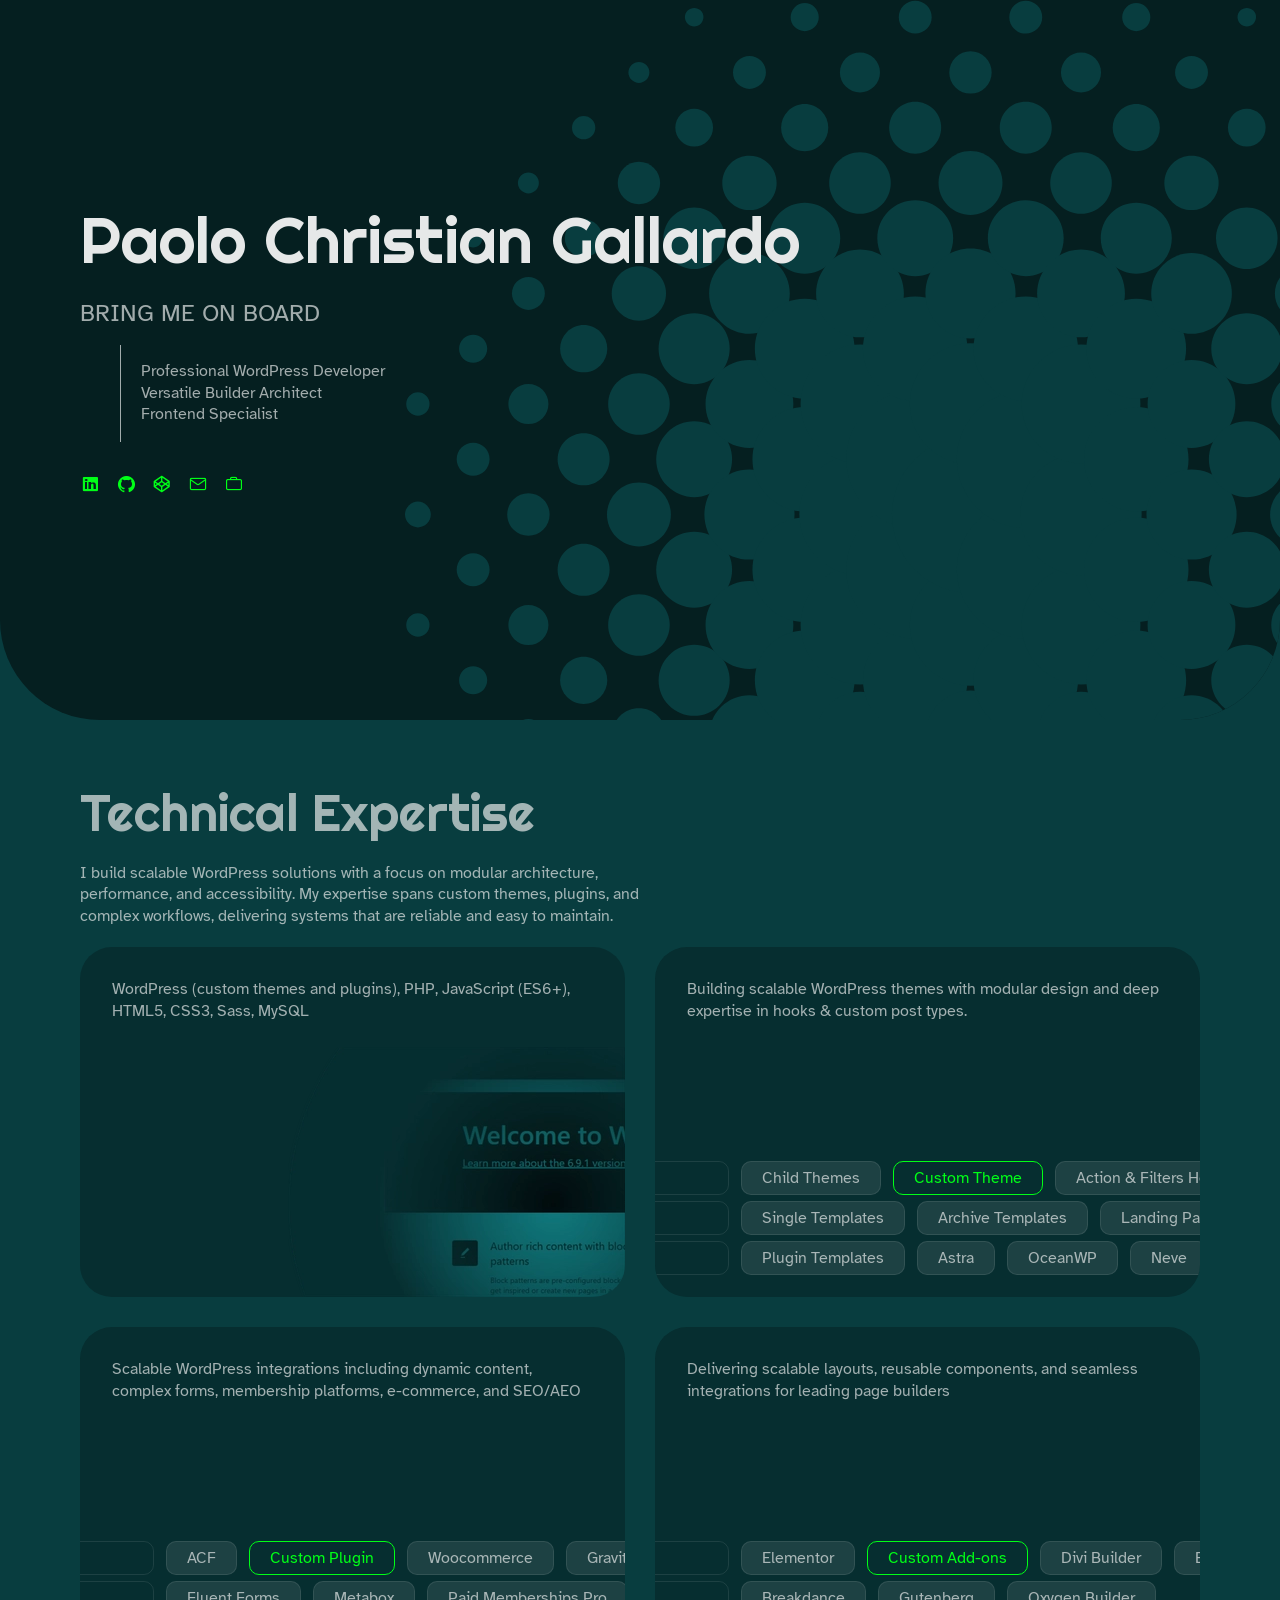
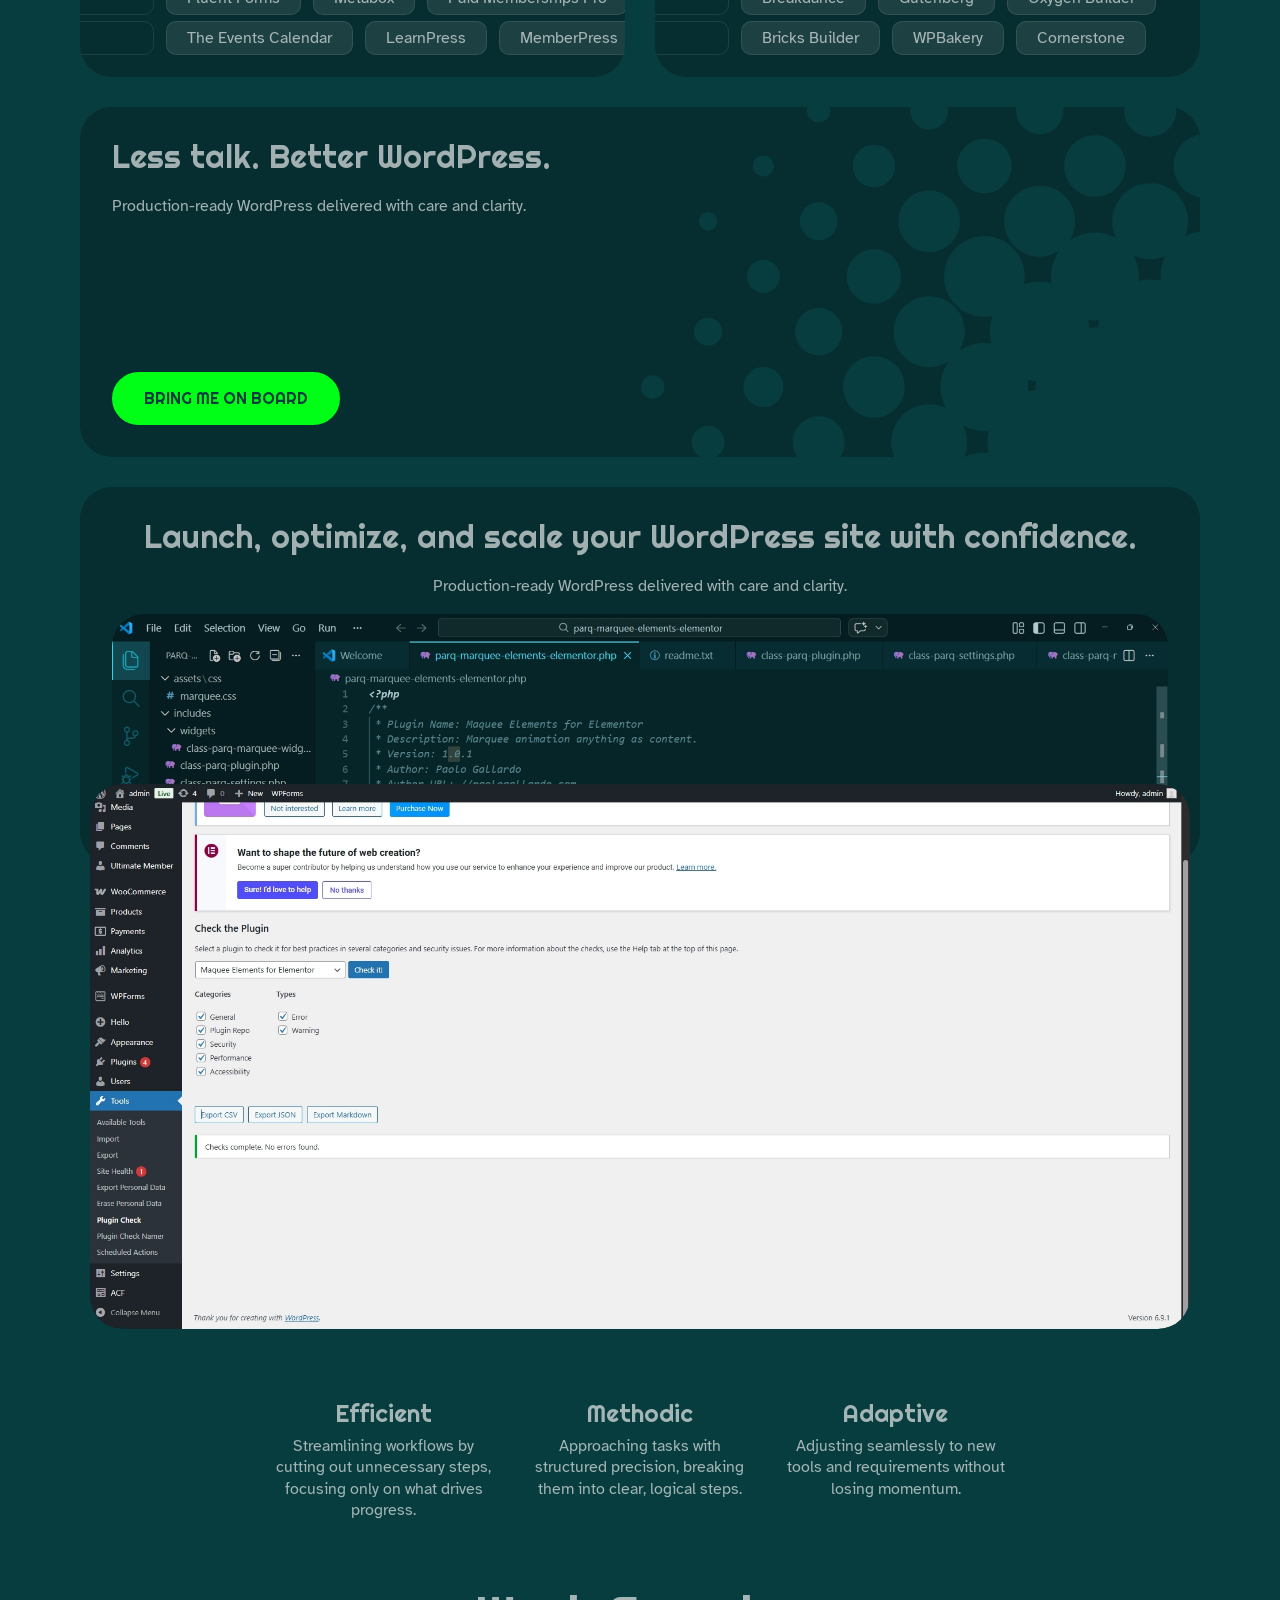
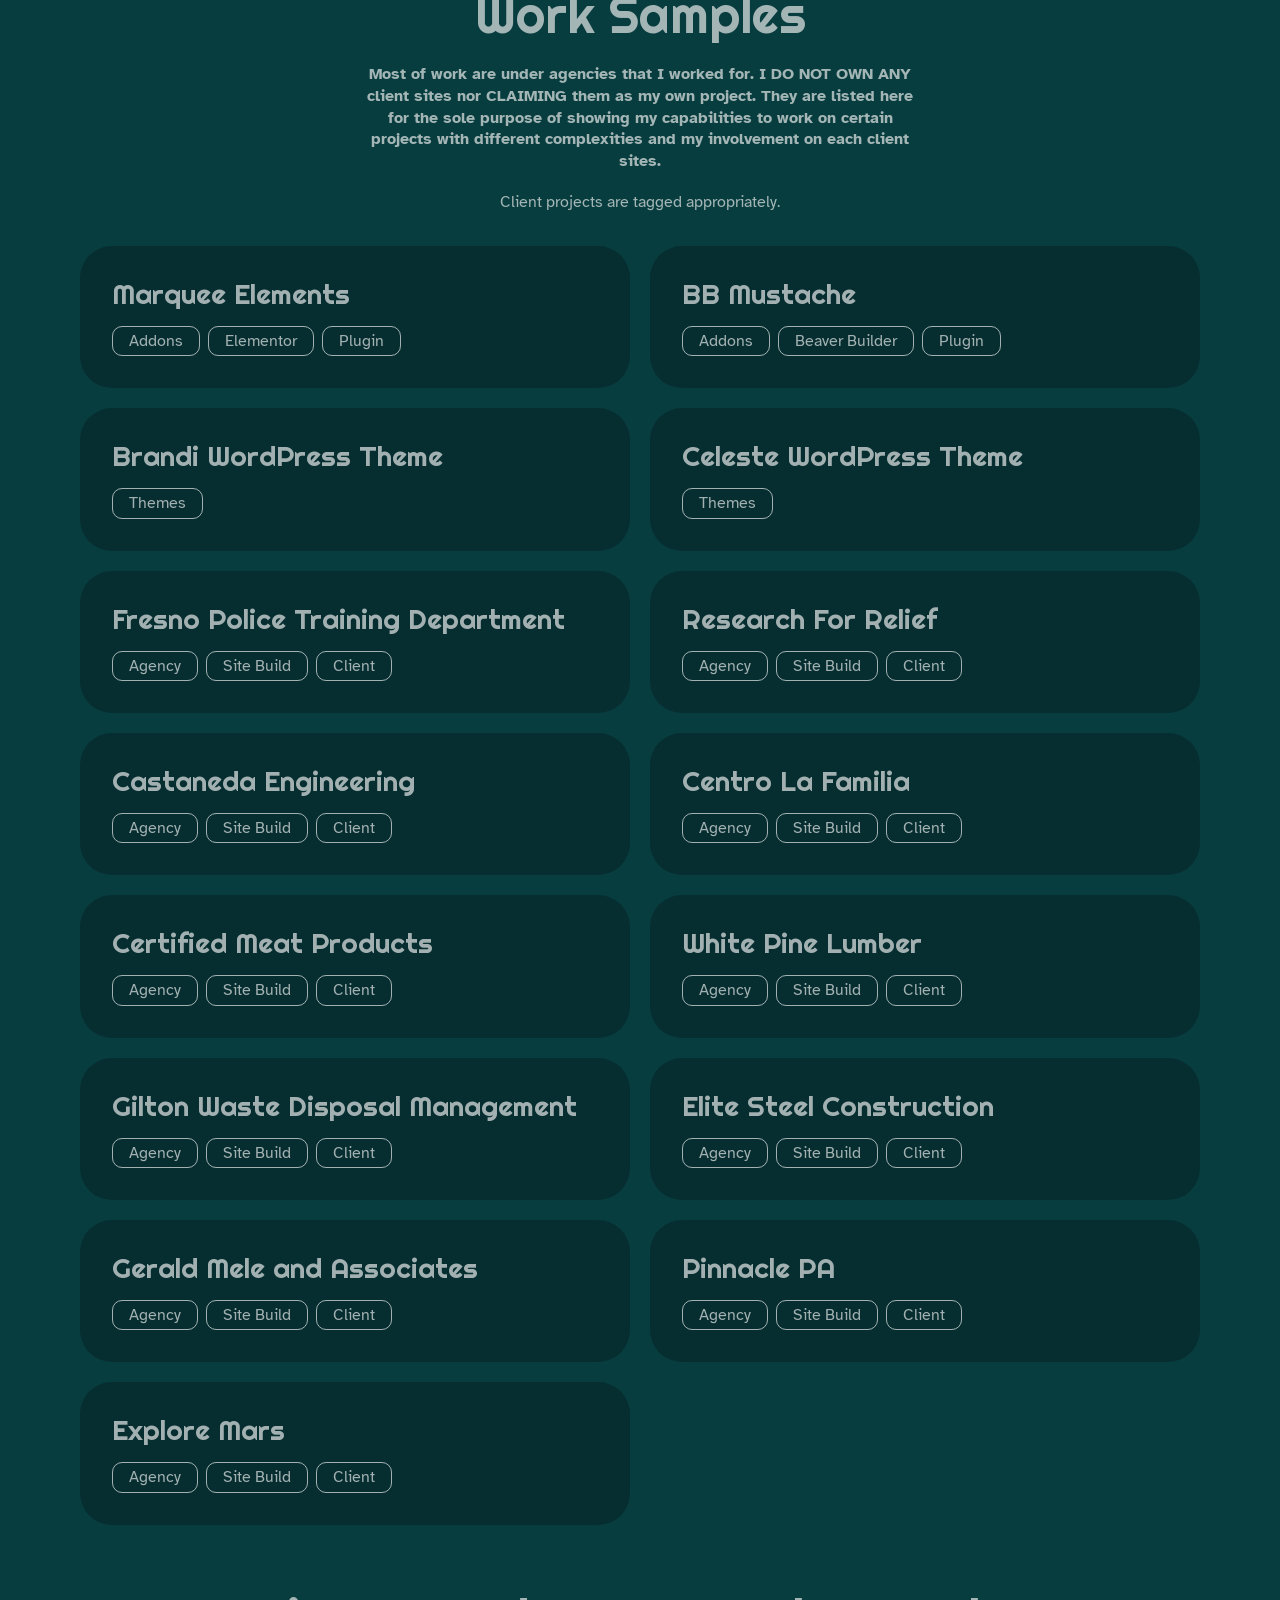
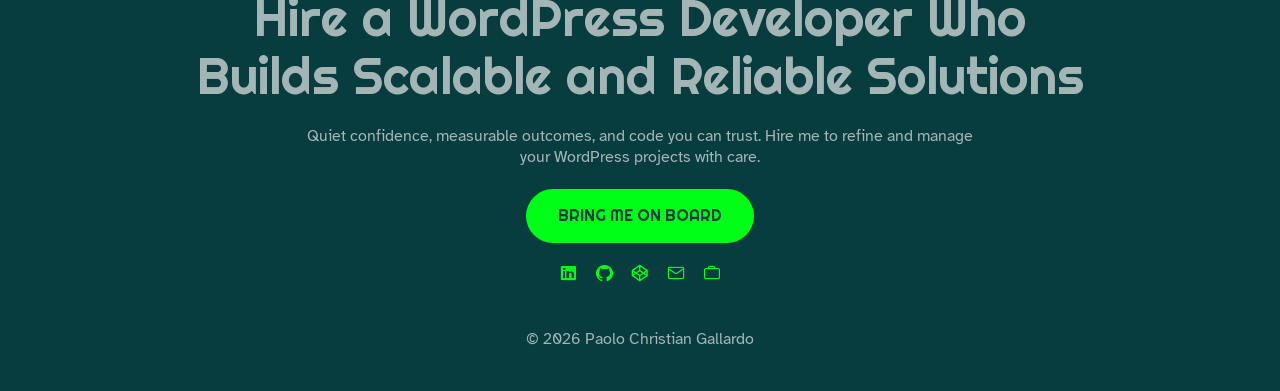
==== commit 31674f9a: "aeo" ====
--- a/index.html
+++ b/index.html
@@ -94,4 +94,4 @@
   --ui-warning: var(--ui-color-warning-400);
   --ui-error: var(--ui-color-error-400);
   }
-}</style><style>.social-icons[data-v-65a95f2a]{display:flex;gap:1rem;padding:0}</style><style>.social-icons__item[data-v-830a2376]{list-style:none}.social-icons__link[data-v-830a2376]{align-items:center;display:inline-flex;font-size:1.25rem;justify-content:center;text-decoration:none}.sr-only[data-v-830a2376]{height:1px;margin:-1px;overflow:hidden;padding:0;position:absolute;width:1px;clip:rect(0,0,0,0);border:0;white-space:nowrap}</style><style>.tilt-wrapper[data-v-199f0999]{border-radius:var(--radius-inside);display:inline-block;overflow:hidden;transform-style:preserve-3d}img[data-v-199f0999]{display:block;max-width:100%}</style><style>.sample[data-v-98a1f78b]{transition:background-color var(--transition-duration) var(--transition-timing)}.sample__link[data-v-98a1f78b]{color:inherit;display:flex;flex-direction:column;height:100%;text-decoration:none}.sample[data-v-98a1f78b]:hover{background-color:var(--color-brand-dark)}.title[data-v-98a1f78b]{font-size:1.75rem;margin-bottom:1rem}.categories[data-v-98a1f78b]{display:flex;flex-wrap:wrap;gap:.5rem;margin-block:auto 0}.pill[data-v-98a1f78b]{border:1px solid var(--color-light-70);border-radius:var(--radius-content-inside);display:inline-block;padding:.25rem 1rem .16rem}</style><link rel="stylesheet" href="/_nuxt/entry.CHbxJMaJ.css" crossorigin><link rel="stylesheet" href="/_nuxt/index.BDUDBCdm.css" crossorigin><link rel="preload" as="fetch" crossorigin="anonymous" href="/_payload.json?f2a8122d-1c5e-4688-84ca-cb750d707de2"><link rel="modulepreload" as="script" crossorigin href="/_nuxt/B7XFVQQ9.js"><link rel="modulepreload" as="script" crossorigin href="/_nuxt/D0MPXXUt.js"><script type="module" src="/_nuxt/B7XFVQQ9.js" crossorigin></script><link rel="prefetch" as="image" type="image/svg+xml" href="/_nuxt/6b042d50787d4a81d659.D7JGeKLp.svg"><link rel="prefetch" as="image" type="image/webp" href="/_nuxt/paologallardo-wordpress-expert-dashboard.Bff22_ym.webp"><link rel="prefetch" as="image" type="image/svg+xml" href="/_nuxt/rotating.BEDoqqHq.svg"><link rel="prefetch" as="image" type="image/webp" href="/_nuxt/paologallardo-wordpress-expert-plugin-code.Czu4m8kP.webp"><script>"use strict";(()=>{const t=window,e=document.documentElement,c=["dark","light"],n=getStorageValue("localStorage","nuxt-color-mode")||"system";let i=n==="system"?u():n;const r=e.getAttribute("data-color-mode-forced");r&&(i=r),l(i),t["__NUXT_COLOR_MODE__"]={preference:n,value:i,getColorScheme:u,addColorScheme:l,removeColorScheme:d};function l(o){const s=""+o+"",a="";e.classList?e.classList.add(s):e.className+=" "+s,a&&e.setAttribute("data-"+a,o)}function d(o){const s=""+o+"",a="";e.classList?e.classList.remove(s):e.className=e.className.replace(new RegExp(s,"g"),""),a&&e.removeAttribute("data-"+a)}function f(o){return t.matchMedia("(prefers-color-scheme"+o+")")}function u(){if(t.matchMedia&&f("").media!=="not all"){for(const o of c)if(f(":"+o).matches)return o}return"light"}})();function getStorageValue(t,e){switch(t){case"localStorage":return window.localStorage.getItem(e);case"sessionStorage":return window.sessionStorage.getItem(e);case"cookie":return getCookie(e);default:return null}}function getCookie(t){const c=("; "+window.document.cookie).split("; "+t+"=");if(c.length===2)return c.pop()?.split(";").shift()}</script></head><body><div id="__nuxt" class="isolate"><div class=""><main class="flex-1 p-6"><!--[--><section class="banner"><h1 class="text-2xl font-semibold mb-4">Paolo Christian Gallardo</h1><span class="phrases">Senior WordPress Developer</span><blockquote><p>Professional WordPress Developer</p><p>Versatile Builder Architect</p><p>Frontend Specialist</p></blockquote><img src="/_nuxt/rotating.BEDoqqHq.svg" class="rotating" alt><ul class="social-icons" data-v-65a95f2a><!--[--><li class="social-icons__item" data-v-830a2376><a href="https://www.linkedin.com/in/paolo-gallardo-1a9b8a1b2/" class="social-icons__link" target="_blank" rel="noopener noreferrer" aria-label="LinkedIn" data-v-830a2376><i class="lni lni-linkedin" aria-hidden="true" data-v-830a2376></i><span class="sr-only" data-v-830a2376>LinkedIn</span></a></li><li class="social-icons__item" data-v-830a2376><a href="https://www.github.com/payatola2287" class="social-icons__link" target="_blank" rel="noopener noreferrer" aria-label="GitHub" data-v-830a2376><i class="lni lni-github" aria-hidden="true" data-v-830a2376></i><span class="sr-only" data-v-830a2376>GitHub</span></a></li><li class="social-icons__item" data-v-830a2376><a href="https://codepen.io/Payatola2287" class="social-icons__link" target="_blank" rel="noopener noreferrer" aria-label="CodePen" data-v-830a2376><i class="lni lni-codepen" aria-hidden="true" data-v-830a2376></i><span class="sr-only" data-v-830a2376>CodePen</span></a></li><li class="social-icons__item" data-v-830a2376><a href="mailto:paolo.j.gallardo+from_gh_page@gmail.com?subject=Inquiry%20from%20Portfolio%20Site" class="social-icons__link" target="_blank" rel="noopener noreferrer" aria-label="Email" data-v-830a2376><i class="lni lni-envelope-1" aria-hidden="true" data-v-830a2376></i><span class="sr-only" data-v-830a2376>Email</span></a></li><li class="social-icons__item" data-v-830a2376><a href="https://v2.onlinejobs.ph/jobseekers/info/239713" class="social-icons__link" target="_blank" rel="noopener noreferrer" aria-label="OnlineJobs.ph" data-v-830a2376><i class="lni lni-briefcase-1" aria-hidden="true" data-v-830a2376></i><span class="sr-only" data-v-830a2376>OnlineJobs.ph</span></a></li><!--]--></ul></section><section class="page-row tech-expertise"><h2 class="row-title">Technical Expertise</h2><p class="lead-intro"> I build scalable WordPress solutions with a focus on modular architecture, performance, and accessibility. My expertise spans custom themes, plugins, and complex workflows, delivering systems that are reliable and easy to maintain. </p><div class="grid expertise-grid"><div class="box expertise wordpress"><p>WordPress (custom themes and plugins), PHP, JavaScript (ES6+), HTML5, CSS3, Sass, MySQL</p></div><div class="box expertise custom-theme js-viewport-trigger"><p>Building scalable WordPress themes with modular design and deep expertise in hooks &amp; custom post types.</p><aside><div class="specifics"><span>Child Themes</span><span class="highlight">Custom Theme</span><span>Action &amp; Filters Hooks</span><span>Template Heirarchy</span></div><div class="specifics"><span>Single Templates</span><span>Archive Templates</span><span>Landing Pages</span></div><div class="specifics"><span>Plugin Templates</span><span>Astra</span><span>OceanWP</span><span>Neve</span><span>GeneratePress</span></div></aside></div><div class="box expertise custom-plugin js-viewport-trigger"><p> Scalable WordPress integrations including dynamic content, complex forms, membership platforms, e-commerce, and SEO/AEO </p><aside><div class="specifics"><span>ACF</span><span class="highlight">Custom Plugin</span><span>Woocommerce</span><span>Gravity Forms</span></div><div class="specifics"><span>Fluent Forms</span><span>Metabox</span><span>Paid Memberships Pro</span></div><div class="specifics"><span>The Events Calendar</span><span>LearnPress</span><span>MemberPress</span></div></aside></div><div class="box expertise add-ons-extensions js-viewport-trigger"><p>Delivering scalable layouts, reusable components, and seamless integrations for leading page builders</p><aside><div class="specifics"><span>Elementor</span><span class="highlight">Custom Add-ons</span><span>Divi Builder</span><span>Beaver Builder</span></div><div class="specifics"><span>Breakdance</span><span>Gutenberg</span><span>Oxygen Builder</span></div><div class="specifics"><span>Bricks Builder</span><span>WPBakery</span><span>Cornerstone</span></div></aside></div><div class="box expertise cta twice attract"><h3>Less talk. Better WordPress.</h3><p>Production-ready WordPress delivered with care and clarity.</p><a href="mailto:paolo.j.gallardo@gmail.com" class="button">Bring me on board</a><img src="/_nuxt/rotating.BEDoqqHq.svg" class="rotating" alt></div><div class="box expertise thrice headline"><h3>Launch, optimize, and scale your WordPress site with confidence.</h3><p>Production-ready WordPress delivered with care and clarity.</p><figure class="tilt"><img src="/_nuxt/paologallardo-wordpress-expert-plugin-code.Czu4m8kP.webp" alt="Marquee Addons Plugin Header Code"></figure></div></div><div class="interface-dashboard"><figure class="tilt"><div class="tilt-wrapper" data-v-199f0999><img src="/paologallardo-plugin-check-passed.webp" alt="Marquee Addons Plugin Checks Passed Interface" data-v-199f0999></div></figure></div><div class="columns js-viewport-trigger"><div class="iconed"><h4> Efficient </h4><p> Streamlining workflows by cutting out unnecessary steps, focusing only on what drives progress. </p></div><div class="iconed"><h4> Methodic </h4><p> Approaching tasks with structured precision, breaking them into clear, logical steps. </p></div><div class="iconed"><h4> Adaptive </h4><p> Adjusting seamlessly to new tools and requirements without losing momentum. </p></div></div><h2 class="row-title text-center">Work Samples</h2><p class="text-center lead-intro center"><strong>Most of work are under agencies that I worked for. I DO NOT OWN ANY client sites nor CLAIMING them as my own project. They are listed here for the sole purpose of showing my capabilities to work on certain projects with different complexities and my involvement on each client sites.</strong></p><p class="text-center">Client projects are tagged appropriately.</p><div class="grid" id="samples"><div class="sample box" data-v-98a1f78b><a href="#" class="sample__link" target="_blank" rel="noopener noreferrer" data-v-98a1f78b><h3 class="title" data-v-98a1f78b>Marquee Elements</h3><div class="categories" data-v-98a1f78b><!--[--><span class="pill" data-v-98a1f78b>Addons</span><span class="pill" data-v-98a1f78b>Elementor</span><span class="pill" data-v-98a1f78b>Plugin</span><!--]--></div></a></div><div class="sample box" data-v-98a1f78b><a href="https://github.com/payatola2287/bbmustache" class="sample__link" target="_blank" rel="noopener noreferrer" data-v-98a1f78b><h3 class="title" data-v-98a1f78b>BB Mustache</h3><div class="categories" data-v-98a1f78b><!--[--><span class="pill" data-v-98a1f78b>Addons</span><span class="pill" data-v-98a1f78b>Beaver Builder</span><span class="pill" data-v-98a1f78b>Plugin</span><!--]--></div></a></div><div class="sample box" data-v-98a1f78b><a href="https://github.com/payatola2287/brandi-wordpress-theme" class="sample__link" target="_blank" rel="noopener noreferrer" data-v-98a1f78b><h3 class="title" data-v-98a1f78b>Brandi WordPress Theme</h3><div class="categories" data-v-98a1f78b><!--[--><span class="pill" data-v-98a1f78b>Themes</span><!--]--></div></a></div><div class="sample box" data-v-98a1f78b><a href="https://github.com/payatola2287/celeste-html-template" class="sample__link" target="_blank" rel="noopener noreferrer" data-v-98a1f78b><h3 class="title" data-v-98a1f78b>Celeste WordPress Theme</h3><div class="categories" data-v-98a1f78b><!--[--><span class="pill" data-v-98a1f78b>Themes</span><!--]--></div></a></div><div class="sample box" data-v-98a1f78b><a href="https://www.fresnopolice.net/" class="sample__link" target="_blank" rel="noopener noreferrer" data-v-98a1f78b><h3 class="title" data-v-98a1f78b>Fresno Police Training Department</h3><div class="categories" data-v-98a1f78b><!--[--><span class="pill" data-v-98a1f78b>Agency</span><span class="pill" data-v-98a1f78b>Site Build</span><span class="pill" data-v-98a1f78b>Client</span><!--]--></div></a></div><div class="sample box" data-v-98a1f78b><a href="https://researchforrelief.com/" class="sample__link" target="_blank" rel="noopener noreferrer" data-v-98a1f78b><h3 class="title" data-v-98a1f78b>Research For Relief</h3><div class="categories" data-v-98a1f78b><!--[--><span class="pill" data-v-98a1f78b>Agency</span><span class="pill" data-v-98a1f78b>Site Build</span><span class="pill" data-v-98a1f78b>Client</span><!--]--></div></a></div><div class="sample box" data-v-98a1f78b><a href="https://www.castaneda.engineering/" class="sample__link" target="_blank" rel="noopener noreferrer" data-v-98a1f78b><h3 class="title" data-v-98a1f78b>Castaneda Engineering</h3><div class="categories" data-v-98a1f78b><!--[--><span class="pill" data-v-98a1f78b>Agency</span><span class="pill" data-v-98a1f78b>Site Build</span><span class="pill" data-v-98a1f78b>Client</span><!--]--></div></a></div><div class="sample box" data-v-98a1f78b><a href="https://www.centrolafamilia.org/" class="sample__link" target="_blank" rel="noopener noreferrer" data-v-98a1f78b><h3 class="title" data-v-98a1f78b>Centro La Familia</h3><div class="categories" data-v-98a1f78b><!--[--><span class="pill" data-v-98a1f78b>Agency</span><span class="pill" data-v-98a1f78b>Site Build</span><span class="pill" data-v-98a1f78b>Client</span><!--]--></div></a></div><div class="sample box" data-v-98a1f78b><a href="https://certifiedmeatproducts.com/" class="sample__link" target="_blank" rel="noopener noreferrer" data-v-98a1f78b><h3 class="title" data-v-98a1f78b>Certified Meat Products</h3><div class="categories" data-v-98a1f78b><!--[--><span class="pill" data-v-98a1f78b>Agency</span><span class="pill" data-v-98a1f78b>Site Build</span><span class="pill" data-v-98a1f78b>Client</span><!--]--></div></a></div><div class="sample box" data-v-98a1f78b><a href="https://wplfresno.com/" class="sample__link" target="_blank" rel="noopener noreferrer" data-v-98a1f78b><h3 class="title" data-v-98a1f78b>White Pine Lumber</h3><div class="categories" data-v-98a1f78b><!--[--><span class="pill" data-v-98a1f78b>Agency</span><span class="pill" data-v-98a1f78b>Site Build</span><span class="pill" data-v-98a1f78b>Client</span><!--]--></div></a></div><div class="sample box" data-v-98a1f78b><a href="https://www.gilton.com/" class="sample__link" target="_blank" rel="noopener noreferrer" data-v-98a1f78b><h3 class="title" data-v-98a1f78b>Gilton Waste Disposal Management</h3><div class="categories" data-v-98a1f78b><!--[--><span class="pill" data-v-98a1f78b>Agency</span><span class="pill" data-v-98a1f78b>Site Build</span><span class="pill" data-v-98a1f78b>Client</span><!--]--></div></a></div><div class="sample box" data-v-98a1f78b><a href="https://www.elitesteelllc.com/" class="sample__link" target="_blank" rel="noopener noreferrer" data-v-98a1f78b><h3 class="title" data-v-98a1f78b>Elite Steel Construction</h3><div class="categories" data-v-98a1f78b><!--[--><span class="pill" data-v-98a1f78b>Agency</span><span class="pill" data-v-98a1f78b>Site Build</span><span class="pill" data-v-98a1f78b>Client</span><!--]--></div></a></div><div class="sample box" data-v-98a1f78b><a href="https://www.gmaengineering.com/" class="sample__link" target="_blank" rel="noopener noreferrer" data-v-98a1f78b><h3 class="title" data-v-98a1f78b>Gerald Mele and Associates</h3><div class="categories" data-v-98a1f78b><!--[--><span class="pill" data-v-98a1f78b>Agency</span><span class="pill" data-v-98a1f78b>Site Build</span><span class="pill" data-v-98a1f78b>Client</span><!--]--></div></a></div><div class="sample box" data-v-98a1f78b><a href="https://pinnaclepa.com/" class="sample__link" target="_blank" rel="noopener noreferrer" data-v-98a1f78b><h3 class="title" data-v-98a1f78b>Pinnacle PA</h3><div class="categories" data-v-98a1f78b><!--[--><span class="pill" data-v-98a1f78b>Agency</span><span class="pill" data-v-98a1f78b>Site Build</span><span class="pill" data-v-98a1f78b>Client</span><!--]--></div></a></div><div class="sample box" data-v-98a1f78b><a href="https://exploremars.org/" class="sample__link" target="_blank" rel="noopener noreferrer" data-v-98a1f78b><h3 class="title" data-v-98a1f78b>Explore Mars</h3><div class="categories" data-v-98a1f78b><!--[--><span class="pill" data-v-98a1f78b>Agency</span><span class="pill" data-v-98a1f78b>Site Build</span><span class="pill" data-v-98a1f78b>Client</span><!--]--></div></a></div></div></section><!--]--></main><footer class="text-center"><div class="cta"><h2>Hire a WordPress Developer Who Builds Scalable and Reliable Solutions</h2><p>Quiet confidence, measurable outcomes, and code you can trust. Hire me to refine and manage your WordPress projects with care.</p><a href="mailto:paolo.j.gallardo@gmail.com?subject=Inquiry%20from%20Portfolio%20Site" class="button">Bring me on board</a></div><ul class="social-icons" data-v-65a95f2a><!--[--><li class="social-icons__item" data-v-830a2376><a href="https://www.linkedin.com/in/paolo-gallardo-1a9b8a1b2/" class="social-icons__link" target="_blank" rel="noopener noreferrer" aria-label="LinkedIn" data-v-830a2376><i class="lni lni-linkedin" aria-hidden="true" data-v-830a2376></i><span class="sr-only" data-v-830a2376>LinkedIn</span></a></li><li class="social-icons__item" data-v-830a2376><a href="https://www.github.com/payatola2287" class="social-icons__link" target="_blank" rel="noopener noreferrer" aria-label="GitHub" data-v-830a2376><i class="lni lni-github" aria-hidden="true" data-v-830a2376></i><span class="sr-only" data-v-830a2376>GitHub</span></a></li><li class="social-icons__item" data-v-830a2376><a href="https://codepen.io/Payatola2287" class="social-icons__link" target="_blank" rel="noopener noreferrer" aria-label="CodePen" data-v-830a2376><i class="lni lni-codepen" aria-hidden="true" data-v-830a2376></i><span class="sr-only" data-v-830a2376>CodePen</span></a></li><li class="social-icons__item" data-v-830a2376><a href="mailto:paolo.j.gallardo+from_gh_page@gmail.com?subject=Inquiry%20from%20Portfolio%20Site" class="social-icons__link" target="_blank" rel="noopener noreferrer" aria-label="Email" data-v-830a2376><i class="lni lni-envelope-1" aria-hidden="true" data-v-830a2376></i><span class="sr-only" data-v-830a2376>Email</span></a></li><li class="social-icons__item" data-v-830a2376><a href="https://v2.onlinejobs.ph/jobseekers/info/239713" class="social-icons__link" target="_blank" rel="noopener noreferrer" aria-label="OnlineJobs.ph" data-v-830a2376><i class="lni lni-briefcase-1" aria-hidden="true" data-v-830a2376></i><span class="sr-only" data-v-830a2376>OnlineJobs.ph</span></a></li><!--]--></ul><p class="colophon">© <span>2026</span> Paolo Christian Gallardo</p></footer></div></div><div id="teleports"></div><script>window.__NUXT__={};window.__NUXT__.config={public:{"nuxt-scripts":{version:"",defaultScriptOptions:{trigger:"onNuxtReady"}}},app:{baseURL:"/",buildId:"f2a8122d-1c5e-4688-84ca-cb750d707de2",buildAssetsDir:"/_nuxt/",cdnURL:""}}</script><script type="application/json" data-nuxt-data="nuxt-app" data-ssr="true" id="__NUXT_DATA__" data-src="/_payload.json?f2a8122d-1c5e-4688-84ca-cb750d707de2">[{"state":1,"once":7,"_errors":8,"serverRendered":5,"path":10,"prerenderedAt":11},["Reactive",2],{"$scolor-mode":3},{"preference":4,"value":4,"unknown":5,"forced":6},"system",true,false,["Set"],["ShallowReactive",9],{},"/",1772246511408]</script></body></html>+}</style><style>.social-icons[data-v-65a95f2a]{display:flex;gap:1rem;padding:0}</style><style>.social-icons__item[data-v-830a2376]{list-style:none}.social-icons__link[data-v-830a2376]{align-items:center;display:inline-flex;font-size:1.25rem;justify-content:center;text-decoration:none}.sr-only[data-v-830a2376]{height:1px;margin:-1px;overflow:hidden;padding:0;position:absolute;width:1px;clip:rect(0,0,0,0);border:0;white-space:nowrap}</style><style>.tilt-wrapper[data-v-199f0999]{border-radius:var(--radius-inside);display:inline-block;overflow:hidden;transform-style:preserve-3d}img[data-v-199f0999]{display:block;max-width:100%}</style><style>.sample[data-v-98a1f78b]{transition:background-color var(--transition-duration) var(--transition-timing)}.sample__link[data-v-98a1f78b]{color:inherit;display:flex;flex-direction:column;height:100%;text-decoration:none}.sample[data-v-98a1f78b]:hover{background-color:var(--color-brand-dark)}.title[data-v-98a1f78b]{font-size:1.75rem;margin-bottom:1rem}.categories[data-v-98a1f78b]{display:flex;flex-wrap:wrap;gap:.5rem;margin-block:auto 0}.pill[data-v-98a1f78b]{border:1px solid var(--color-light-70);border-radius:var(--radius-content-inside);display:inline-block;padding:.25rem 1rem .16rem}</style><link rel="stylesheet" href="/_nuxt/entry.CR69zPGd.css" crossorigin><link rel="stylesheet" href="/_nuxt/index.BDUDBCdm.css" crossorigin><link rel="preload" as="fetch" crossorigin="anonymous" href="/_payload.json?f942c7d2-f102-479b-9ba8-0b369cb11802"><link rel="modulepreload" as="script" crossorigin href="/_nuxt/DHRj9RzY.js"><link rel="modulepreload" as="script" crossorigin href="/_nuxt/CdYbHId2.js"><script type="module" src="/_nuxt/DHRj9RzY.js" crossorigin></script><link rel="prefetch" as="image" type="image/svg+xml" href="/_nuxt/6b042d50787d4a81d659.D7JGeKLp.svg"><link rel="prefetch" as="image" type="image/webp" href="/_nuxt/paologallardo-wordpress-expert-dashboard.Bff22_ym.webp"><link rel="prefetch" as="image" type="image/svg+xml" href="/_nuxt/rotating.BEDoqqHq.svg"><link rel="prefetch" as="image" type="image/webp" href="/_nuxt/paologallardo-wordpress-expert-plugin-code.Czu4m8kP.webp"><script id="ld-person" type="application/ld+json" children="{&quot;@context&quot;:&quot;https://schema.org&quot;,&quot;@type&quot;:&quot;Person&quot;,&quot;name&quot;:&quot;Paolo Christian Gallardo&quot;,&quot;url&quot;:&quot;https://payatola2287.github.io/&quot;,&quot;jobTitle&quot;:&quot;Senior WordPress Developer&quot;,&quot;description&quot;:&quot;WordPress developer specializing in custom themes, plugins, api integration, and extensions.&quot;,&quot;sameAs&quot;:[&quot;https://www.linkedin.com/in/paolo-gallardo-1a9b8a1b2/&quot;,&quot;https://www.github.com/payatola2287&quot;,&quot;https://codepen.io/Payatola2287&quot;,&quot;https://v2.onlinejobs.ph/jobseekers/info/239713&quot;]}"></script><script>"use strict";(()=>{const t=window,e=document.documentElement,c=["dark","light"],n=getStorageValue("localStorage","nuxt-color-mode")||"system";let i=n==="system"?u():n;const r=e.getAttribute("data-color-mode-forced");r&&(i=r),l(i),t["__NUXT_COLOR_MODE__"]={preference:n,value:i,getColorScheme:u,addColorScheme:l,removeColorScheme:d};function l(o){const s=""+o+"",a="";e.classList?e.classList.add(s):e.className+=" "+s,a&&e.setAttribute("data-"+a,o)}function d(o){const s=""+o+"",a="";e.classList?e.classList.remove(s):e.className=e.className.replace(new RegExp(s,"g"),""),a&&e.removeAttribute("data-"+a)}function f(o){return t.matchMedia("(prefers-color-scheme"+o+")")}function u(){if(t.matchMedia&&f("").media!=="not all"){for(const o of c)if(f(":"+o).matches)return o}return"light"}})();function getStorageValue(t,e){switch(t){case"localStorage":return window.localStorage.getItem(e);case"sessionStorage":return window.sessionStorage.getItem(e);case"cookie":return getCookie(e);default:return null}}function getCookie(t){const c=("; "+window.document.cookie).split("; "+t+"=");if(c.length===2)return c.pop()?.split(";").shift()}</script></head><body><div id="__nuxt" class="isolate"><div class=""><main class="flex-1 p-6"><!--[--><section class="banner"><h1 class="text-2xl font-semibold mb-4">Paolo Christian Gallardo</h1><span class="phrases">Senior WordPress Developer</span><blockquote><p>Professional WordPress Developer</p><p>Versatile Builder Architect</p><p>Frontend Specialist</p></blockquote><img src="/_nuxt/rotating.BEDoqqHq.svg" class="rotating" alt><ul class="social-icons" data-v-65a95f2a><!--[--><li class="social-icons__item" data-v-830a2376><a href="https://www.linkedin.com/in/paolo-gallardo-1a9b8a1b2/" class="social-icons__link" target="_blank" rel="noopener noreferrer" aria-label="LinkedIn" data-v-830a2376><i class="lni lni-linkedin" aria-hidden="true" data-v-830a2376></i><span class="sr-only" data-v-830a2376>LinkedIn</span></a></li><li class="social-icons__item" data-v-830a2376><a href="https://www.github.com/payatola2287" class="social-icons__link" target="_blank" rel="noopener noreferrer" aria-label="GitHub" data-v-830a2376><i class="lni lni-github" aria-hidden="true" data-v-830a2376></i><span class="sr-only" data-v-830a2376>GitHub</span></a></li><li class="social-icons__item" data-v-830a2376><a href="https://codepen.io/Payatola2287" class="social-icons__link" target="_blank" rel="noopener noreferrer" aria-label="CodePen" data-v-830a2376><i class="lni lni-codepen" aria-hidden="true" data-v-830a2376></i><span class="sr-only" data-v-830a2376>CodePen</span></a></li><li class="social-icons__item" data-v-830a2376><a href="mailto:paolo.j.gallardo+from_gh_page@gmail.com?subject=Inquiry%20from%20Portfolio%20Site" class="social-icons__link" target="_blank" rel="noopener noreferrer" aria-label="Email" data-v-830a2376><i class="lni lni-envelope-1" aria-hidden="true" data-v-830a2376></i><span class="sr-only" data-v-830a2376>Email</span></a></li><li class="social-icons__item" data-v-830a2376><a href="https://v2.onlinejobs.ph/jobseekers/info/239713" class="social-icons__link" target="_blank" rel="noopener noreferrer" aria-label="OnlineJobs.ph" data-v-830a2376><i class="lni lni-briefcase-1" aria-hidden="true" data-v-830a2376></i><span class="sr-only" data-v-830a2376>OnlineJobs.ph</span></a></li><!--]--></ul></section><section class="page-row tech-expertise"><h2 class="row-title">Technical Expertise</h2><p class="lead-intro"> I build scalable WordPress solutions with a focus on modular architecture, performance, and accessibility. My expertise spans custom themes, plugins, and complex workflows, delivering systems that are reliable and easy to maintain. </p><div class="grid expertise-grid"><div class="box expertise wordpress"><p>WordPress (custom themes and plugins), PHP, JavaScript (ES6+), HTML5, CSS3, Sass, MySQL</p></div><div class="box expertise custom-theme js-viewport-trigger"><p>Building scalable WordPress themes with modular design and deep expertise in hooks &amp; custom post types.</p><aside><div class="specifics"><span>Child Themes</span><span class="highlight">Custom Theme</span><span>Action &amp; Filters Hooks</span><span>Template Heirarchy</span></div><div class="specifics"><span>Single Templates</span><span>Archive Templates</span><span>Landing Pages</span></div><div class="specifics"><span>Plugin Templates</span><span>Astra</span><span>OceanWP</span><span>Neve</span><span>GeneratePress</span></div></aside></div><div class="box expertise custom-plugin js-viewport-trigger"><p> Scalable WordPress integrations including dynamic content, complex forms, membership platforms, e-commerce, and SEO/AEO </p><aside><div class="specifics"><span>ACF</span><span class="highlight">Custom Plugin</span><span>Woocommerce</span><span>Gravity Forms</span></div><div class="specifics"><span>Fluent Forms</span><span>Metabox</span><span>Paid Memberships Pro</span></div><div class="specifics"><span>The Events Calendar</span><span>LearnPress</span><span>MemberPress</span></div></aside></div><div class="box expertise add-ons-extensions js-viewport-trigger"><p>Delivering scalable layouts, reusable components, and seamless integrations for leading page builders</p><aside><div class="specifics"><span>Elementor</span><span class="highlight">Custom Add-ons</span><span>Divi Builder</span><span>Beaver Builder</span></div><div class="specifics"><span>Breakdance</span><span>Gutenberg</span><span>Oxygen Builder</span></div><div class="specifics"><span>Bricks Builder</span><span>WPBakery</span><span>Cornerstone</span></div></aside></div><div class="box expertise cta twice attract"><h3>Less talk. Better WordPress.</h3><p>Production-ready WordPress delivered with care and clarity.</p><a href="mailto:paolo.j.gallardo@gmail.com" class="button">Bring me on board</a><img src="/_nuxt/rotating.BEDoqqHq.svg" class="rotating" alt></div><div class="box expertise thrice headline"><h3>Launch, optimize, and scale your WordPress site with confidence.</h3><p>Production-ready WordPress delivered with care and clarity.</p><figure class="tilt"><img src="/_nuxt/paologallardo-wordpress-expert-plugin-code.Czu4m8kP.webp" alt="Marquee Addons Plugin Header Code"></figure></div></div><div class="interface-dashboard"><figure class="tilt"><div class="tilt-wrapper" data-v-199f0999><img src="/paologallardo-plugin-check-passed.webp" alt="Marquee Addons Plugin Checks Passed Interface" data-v-199f0999></div></figure></div><div class="columns js-viewport-trigger"><div class="iconed"><h4> Efficient </h4><p> Streamlining workflows by cutting out unnecessary steps, focusing only on what drives progress. </p></div><div class="iconed"><h4> Methodic </h4><p> Approaching tasks with structured precision, breaking them into clear, logical steps. </p></div><div class="iconed"><h4> Adaptive </h4><p> Adjusting seamlessly to new tools and requirements without losing momentum. </p></div></div><h2 class="row-title text-center">Work Samples</h2><p class="text-center lead-intro center"><strong>Most of work are under agencies that I worked for. I DO NOT OWN ANY client sites nor CLAIMING them as my own project. They are listed here for the sole purpose of showing my capabilities to work on certain projects with different complexities and my involvement on each client sites.</strong></p><p class="text-center">Client projects are tagged appropriately.</p><div class="grid" id="samples"><div class="sample box" data-v-98a1f78b><a href="#" class="sample__link" target="_blank" rel="noopener noreferrer" data-v-98a1f78b><h3 class="title" data-v-98a1f78b>Marquee Elements</h3><div class="categories" data-v-98a1f78b><!--[--><span class="pill" data-v-98a1f78b>Addons</span><span class="pill" data-v-98a1f78b>Elementor</span><span class="pill" data-v-98a1f78b>Plugin</span><!--]--></div></a></div><div class="sample box" data-v-98a1f78b><a href="https://github.com/payatola2287/bbmustache" class="sample__link" target="_blank" rel="noopener noreferrer" data-v-98a1f78b><h3 class="title" data-v-98a1f78b>BB Mustache</h3><div class="categories" data-v-98a1f78b><!--[--><span class="pill" data-v-98a1f78b>Addons</span><span class="pill" data-v-98a1f78b>Beaver Builder</span><span class="pill" data-v-98a1f78b>Plugin</span><!--]--></div></a></div><div class="sample box" data-v-98a1f78b><a href="https://github.com/payatola2287/brandi-wordpress-theme" class="sample__link" target="_blank" rel="noopener noreferrer" data-v-98a1f78b><h3 class="title" data-v-98a1f78b>Brandi WordPress Theme</h3><div class="categories" data-v-98a1f78b><!--[--><span class="pill" data-v-98a1f78b>Themes</span><!--]--></div></a></div><div class="sample box" data-v-98a1f78b><a href="https://github.com/payatola2287/celeste-html-template" class="sample__link" target="_blank" rel="noopener noreferrer" data-v-98a1f78b><h3 class="title" data-v-98a1f78b>Celeste WordPress Theme</h3><div class="categories" data-v-98a1f78b><!--[--><span class="pill" data-v-98a1f78b>Themes</span><!--]--></div></a></div><div class="sample box" data-v-98a1f78b><a href="https://www.fresnopolice.net/" class="sample__link" target="_blank" rel="noopener noreferrer" data-v-98a1f78b><h3 class="title" data-v-98a1f78b>Fresno Police Training Department</h3><div class="categories" data-v-98a1f78b><!--[--><span class="pill" data-v-98a1f78b>Agency</span><span class="pill" data-v-98a1f78b>Site Build</span><span class="pill" data-v-98a1f78b>Client</span><!--]--></div></a></div><div class="sample box" data-v-98a1f78b><a href="https://researchforrelief.com/" class="sample__link" target="_blank" rel="noopener noreferrer" data-v-98a1f78b><h3 class="title" data-v-98a1f78b>Research For Relief</h3><div class="categories" data-v-98a1f78b><!--[--><span class="pill" data-v-98a1f78b>Agency</span><span class="pill" data-v-98a1f78b>Site Build</span><span class="pill" data-v-98a1f78b>Client</span><!--]--></div></a></div><div class="sample box" data-v-98a1f78b><a href="https://www.castaneda.engineering/" class="sample__link" target="_blank" rel="noopener noreferrer" data-v-98a1f78b><h3 class="title" data-v-98a1f78b>Castaneda Engineering</h3><div class="categories" data-v-98a1f78b><!--[--><span class="pill" data-v-98a1f78b>Agency</span><span class="pill" data-v-98a1f78b>Site Build</span><span class="pill" data-v-98a1f78b>Client</span><!--]--></div></a></div><div class="sample box" data-v-98a1f78b><a href="https://www.centrolafamilia.org/" class="sample__link" target="_blank" rel="noopener noreferrer" data-v-98a1f78b><h3 class="title" data-v-98a1f78b>Centro La Familia</h3><div class="categories" data-v-98a1f78b><!--[--><span class="pill" data-v-98a1f78b>Agency</span><span class="pill" data-v-98a1f78b>Site Build</span><span class="pill" data-v-98a1f78b>Client</span><!--]--></div></a></div><div class="sample box" data-v-98a1f78b><a href="https://certifiedmeatproducts.com/" class="sample__link" target="_blank" rel="noopener noreferrer" data-v-98a1f78b><h3 class="title" data-v-98a1f78b>Certified Meat Products</h3><div class="categories" data-v-98a1f78b><!--[--><span class="pill" data-v-98a1f78b>Agency</span><span class="pill" data-v-98a1f78b>Site Build</span><span class="pill" data-v-98a1f78b>Client</span><!--]--></div></a></div><div class="sample box" data-v-98a1f78b><a href="https://wplfresno.com/" class="sample__link" target="_blank" rel="noopener noreferrer" data-v-98a1f78b><h3 class="title" data-v-98a1f78b>White Pine Lumber</h3><div class="categories" data-v-98a1f78b><!--[--><span class="pill" data-v-98a1f78b>Agency</span><span class="pill" data-v-98a1f78b>Site Build</span><span class="pill" data-v-98a1f78b>Client</span><!--]--></div></a></div><div class="sample box" data-v-98a1f78b><a href="https://www.gilton.com/" class="sample__link" target="_blank" rel="noopener noreferrer" data-v-98a1f78b><h3 class="title" data-v-98a1f78b>Gilton Waste Disposal Management</h3><div class="categories" data-v-98a1f78b><!--[--><span class="pill" data-v-98a1f78b>Agency</span><span class="pill" data-v-98a1f78b>Site Build</span><span class="pill" data-v-98a1f78b>Client</span><!--]--></div></a></div><div class="sample box" data-v-98a1f78b><a href="https://www.elitesteelllc.com/" class="sample__link" target="_blank" rel="noopener noreferrer" data-v-98a1f78b><h3 class="title" data-v-98a1f78b>Elite Steel Construction</h3><div class="categories" data-v-98a1f78b><!--[--><span class="pill" data-v-98a1f78b>Agency</span><span class="pill" data-v-98a1f78b>Site Build</span><span class="pill" data-v-98a1f78b>Client</span><!--]--></div></a></div><div class="sample box" data-v-98a1f78b><a href="https://www.gmaengineering.com/" class="sample__link" target="_blank" rel="noopener noreferrer" data-v-98a1f78b><h3 class="title" data-v-98a1f78b>Gerald Mele and Associates</h3><div class="categories" data-v-98a1f78b><!--[--><span class="pill" data-v-98a1f78b>Agency</span><span class="pill" data-v-98a1f78b>Site Build</span><span class="pill" data-v-98a1f78b>Client</span><!--]--></div></a></div><div class="sample box" data-v-98a1f78b><a href="https://pinnaclepa.com/" class="sample__link" target="_blank" rel="noopener noreferrer" data-v-98a1f78b><h3 class="title" data-v-98a1f78b>Pinnacle PA</h3><div class="categories" data-v-98a1f78b><!--[--><span class="pill" data-v-98a1f78b>Agency</span><span class="pill" data-v-98a1f78b>Site Build</span><span class="pill" data-v-98a1f78b>Client</span><!--]--></div></a></div><div class="sample box" data-v-98a1f78b><a href="https://exploremars.org/" class="sample__link" target="_blank" rel="noopener noreferrer" data-v-98a1f78b><h3 class="title" data-v-98a1f78b>Explore Mars</h3><div class="categories" data-v-98a1f78b><!--[--><span class="pill" data-v-98a1f78b>Agency</span><span class="pill" data-v-98a1f78b>Site Build</span><span class="pill" data-v-98a1f78b>Client</span><!--]--></div></a></div></div></section><!--]--></main><footer class="text-center"><div class="cta"><h2>Hire a WordPress Developer Who Builds Scalable and Reliable Solutions</h2><p>Quiet confidence, measurable outcomes, and code you can trust. Hire me to refine and manage your WordPress projects with care.</p><a href="mailto:paolo.j.gallardo@gmail.com?subject=Inquiry%20from%20Portfolio%20Site" class="button">Bring me on board</a></div><ul class="social-icons" data-v-65a95f2a><!--[--><li class="social-icons__item" data-v-830a2376><a href="https://www.linkedin.com/in/paolo-gallardo-1a9b8a1b2/" class="social-icons__link" target="_blank" rel="noopener noreferrer" aria-label="LinkedIn" data-v-830a2376><i class="lni lni-linkedin" aria-hidden="true" data-v-830a2376></i><span class="sr-only" data-v-830a2376>LinkedIn</span></a></li><li class="social-icons__item" data-v-830a2376><a href="https://www.github.com/payatola2287" class="social-icons__link" target="_blank" rel="noopener noreferrer" aria-label="GitHub" data-v-830a2376><i class="lni lni-github" aria-hidden="true" data-v-830a2376></i><span class="sr-only" data-v-830a2376>GitHub</span></a></li><li class="social-icons__item" data-v-830a2376><a href="https://codepen.io/Payatola2287" class="social-icons__link" target="_blank" rel="noopener noreferrer" aria-label="CodePen" data-v-830a2376><i class="lni lni-codepen" aria-hidden="true" data-v-830a2376></i><span class="sr-only" data-v-830a2376>CodePen</span></a></li><li class="social-icons__item" data-v-830a2376><a href="mailto:paolo.j.gallardo+from_gh_page@gmail.com?subject=Inquiry%20from%20Portfolio%20Site" class="social-icons__link" target="_blank" rel="noopener noreferrer" aria-label="Email" data-v-830a2376><i class="lni lni-envelope-1" aria-hidden="true" data-v-830a2376></i><span class="sr-only" data-v-830a2376>Email</span></a></li><li class="social-icons__item" data-v-830a2376><a href="https://v2.onlinejobs.ph/jobseekers/info/239713" class="social-icons__link" target="_blank" rel="noopener noreferrer" aria-label="OnlineJobs.ph" data-v-830a2376><i class="lni lni-briefcase-1" aria-hidden="true" data-v-830a2376></i><span class="sr-only" data-v-830a2376>OnlineJobs.ph</span></a></li><!--]--></ul><p class="colophon">© <span>2026</span> Paolo Christian Gallardo</p></footer></div></div><div id="teleports"></div><script>window.__NUXT__={};window.__NUXT__.config={public:{"nuxt-scripts":{version:"",defaultScriptOptions:{trigger:"onNuxtReady"}}},app:{baseURL:"/",buildId:"f942c7d2-f102-479b-9ba8-0b369cb11802",buildAssetsDir:"/_nuxt/",cdnURL:""}}</script><script type="application/json" data-nuxt-data="nuxt-app" data-ssr="true" id="__NUXT_DATA__" data-src="/_payload.json?f942c7d2-f102-479b-9ba8-0b369cb11802">[{"state":1,"once":7,"_errors":8,"serverRendered":5,"path":10,"prerenderedAt":11},["Reactive",2],{"$scolor-mode":3},{"preference":4,"value":4,"unknown":5,"forced":6},"system",true,false,["Set"],["ShallowReactive",9],{},"/",1772400659053]</script></body></html>
--- a/_nuxt/entry.CR69zPGd.css
+++ b/_nuxt/entry.CR69zPGd.css
@@ -0,0 +1 @@
+@font-face{font-family:Lineicons;src:url(./d495aba62101f856c80f.DJ4Lg1TH.eot);src:url(./d495aba62101f856c80f.DJ4Lg1TH.eot) format("embedded-opentype"),url(./9065bfe481020b04b68a.CMveUrS1.woff2) format("woff2"),url(./68caad34b1e80fa12b3a.4Cpu5VkB.woff) format("woff"),url(./a9c9056a643325579e2a.CCNAgZDa.ttf) format("truetype"),url(./6b042d50787d4a81d659.D7JGeKLp.svg) format("svg")}.lni{color:inherit;display:inline-block;flex-shrink:0;font: 1em/1 Lineicons;-webkit-font-smoothing:antialiased;-moz-osx-font-smoothing:grayscale}.lni-sm{font-size:.8em}.lni-lg{font-size:1.2em}.lni-16{font-size:16px}.lni-32{font-size:32px}.lni-is-spinning{animation:lni-spin 1s linear infinite}@keyframes lni-spin{0%{transform:rotate(0)}to{transform:rotate(1turn)}}.lni-rotate-90{transform:rotate(90deg)}.lni-rotate-180{transform:rotate(180deg)}.lni-rotate-270{transform:rotate(270deg)}.lni-flip-y{transform:scaleY(-1)}.lni-flip-x{transform:scaleX(-1)}.lni-500px:before{content:""}.lni-adobe:before{content:""}.lni-adonis:before{content:""}.lni-aeroplane-1:before{content:""}.lni-agenda:before{content:""}.lni-airbnb:before{content:""}.lni-airtable:before{content:""}.lni-alarm-1:before{content:""}.lni-align-text-center:before{content:""}.lni-align-text-left:before{content:""}.lni-align-text-right:before{content:""}.lni-alpinejs:before{content:""}.lni-amazon:before{content:""}.lni-amazon-original:before{content:""}.lni-amazon-pay:before{content:""}.lni-ambulance-1:before{content:""}.lni-amd:before{content:""}.lni-amex:before{content:""}.lni-anchor:before{content:""}.lni-android:before{content:""}.lni-android-old:before{content:""}.lni-angellist:before{content:""}.lni-angle-double-down:before{content:""}.lni-angle-double-left:before{content:""}.lni-angle-double-right:before{content:""}.lni-angle-double-up:before{content:""}.lni-angular:before{content:""}.lni-app-store:before{content:""}.lni-apple-brand:before{content:""}.lni-apple-music:before{content:""}.lni-apple-music-alt:before{content:""}.lni-apple-pay:before{content:""}.lni-arc-browser:before{content:""}.lni-arrow-all-direction:before{content:""}.lni-arrow-angular-top-left:before{content:""}.lni-arrow-angular-top-right:before{content:""}.lni-arrow-both-direction-horizontal-1:before{content:""}.lni-arrow-both-direction-vertical-1:before{content:""}.lni-arrow-downward:before{content:""}.lni-arrow-left:before{content:""}.lni-arrow-left-circle:before{content:""}.lni-arrow-right:before{content:""}.lni-arrow-right-circle:before{content:""}.lni-arrow-upward:before{content:""}.lni-asana:before{content:""}.lni-astro:before{content:""}.lni-atlassian:before{content:""}.lni-audi:before{content:""}.lni-audi-alt:before{content:""}.lni-aws:before{content:""}.lni-azure:before{content:""}.lni-badge-decagram-percent:before{content:""}.lni-balloons:before{content:""}.lni-ban-2:before{content:""}.lni-bar-chart-4:before{content:""}.lni-bar-chart-dollar:before{content:""}.lni-basket-shopping-3:before{content:""}.lni-beat:before{content:""}.lni-behance:before{content:""}.lni-bell-1:before{content:""}.lni-bike:before{content:""}.lni-bing:before{content:""}.lni-bitbucket:before{content:""}.lni-bitcoin:before{content:""}.lni-bittorrent:before{content:""}.lni-blogger:before{content:""}.lni-blogger-alt:before{content:""}.lni-bluetooth:before{content:""}.lni-bluetooth-logo:before{content:""}.lni-bmw:before{content:""}.lni-board-writing-3:before{content:""}.lni-bold:before{content:""}.lni-bolt-2:before{content:""}.lni-bolt-3:before{content:""}.lni-book-1:before{content:""}.lni-bookmark-1:before{content:""}.lni-bookmark-circle:before{content:""}.lni-books-2:before{content:""}.lni-bootstrap-5:before{content:""}.lni-bootstrap-5-square:before{content:""}.lni-box-archive-1:before{content:""}.lni-box-closed:before{content:""}.lni-box-gift-1:before{content:""}.lni-brave:before{content:""}.lni-bricks:before{content:""}.lni-bridge-3:before{content:""}.lni-briefcase-1:before{content:""}.lni-briefcase-2:before{content:""}.lni-briefcase-plus-1:before{content:""}.lni-brush-1-rotated:before{content:""}.lni-brush-2:before{content:""}.lni-btc:before{content:""}.lni-bug-1:before{content:""}.lni-buildings-1:before{content:""}.lni-bulb-2:before{content:""}.lni-bulb-4:before{content:""}.lni-burger-1:before{content:""}.lni-burger-drink:before{content:""}.lni-bus-1:before{content:""}.lni-busket-ball:before{content:""}.lni-cake-1:before{content:""}.lni-calculator-1:before{content:""}.lni-calculator-2:before{content:""}.lni-calendar-days:before{content:""}.lni-camera-1:before{content:""}.lni-camera-movie-1:before{content:""}.lni-candy-cane-2:before{content:""}.lni-candy-round-1:before{content:""}.lni-canva:before{content:""}.lni-capsule-1:before{content:""}.lni-car-2:before{content:""}.lni-car-4:before{content:""}.lni-car-6:before{content:""}.lni-caravan-1:before{content:""}.lni-cart-1:before{content:""}.lni-cart-2:before{content:""}.lni-cash-app:before{content:""}.lni-certificate-badge-1:before{content:""}.lni-chat-bubble-2:before{content:""}.lni-check:before{content:""}.lni-check-circle-1:before{content:""}.lni-check-square-2:before{content:""}.lni-chevron-down:before{content:""}.lni-chevron-down-circle:before{content:""}.lni-chevron-left:before{content:""}.lni-chevron-left-circle:before{content:""}.lni-chevron-right-circle:before{content:""}.lni-chevron-up:before{content:""}.lni-chevron-up-circle:before{content:""}.lni-chrome:before{content:""}.lni-chromecast:before{content:""}.lni-cisco:before{content:""}.lni-claude:before{content:""}.lni-clickup:before{content:""}.lni-clipboard:before{content:""}.lni-cloud-2:before{content:""}.lni-cloud-bolt-1:before{content:""}.lni-cloud-bolt-2:before{content:""}.lni-cloud-check-circle:before{content:""}.lni-cloud-download:before{content:""}.lni-cloud-iot-2:before{content:""}.lni-cloud-rain:before{content:""}.lni-cloud-refresh-clockwise:before{content:""}.lni-cloud-sun:before{content:""}.lni-cloud-upload:before{content:""}.lni-cloudflare:before{content:""}.lni-code-1:before{content:""}.lni-code-s:before{content:""}.lni-codepen:before{content:""}.lni-coffee-cup-2:before{content:""}.lni-coinbase:before{content:""}.lni-colour-palette-3:before{content:""}.lni-comment-1:before{content:""}.lni-comment-1-share:before{content:""}.lni-comment-1-text:before{content:""}.lni-compass-drafting-2:before{content:""}.lni-connectdevelop:before{content:""}.lni-copilot:before{content:""}.lni-coral:before{content:""}.lni-cpanel:before{content:""}.lni-crane-4:before{content:""}.lni-creative-commons:before{content:""}.lni-credit-card-multiple:before{content:""}.lni-crop-2:before{content:""}.lni-crown-3:before{content:""}.lni-css3:before{content:""}.lni-dashboard-square-1:before{content:""}.lni-database-2:before{content:""}.lni-deno:before{content:""}.lni-dev:before{content:""}.lni-dialogflow:before{content:""}.lni-diamonds-1:before{content:""}.lni-diamonds-2:before{content:""}.lni-digitalocean:before{content:""}.lni-diners-club:before{content:""}.lni-direction-ltr:before{content:""}.lni-direction-rtl:before{content:""}.lni-discord:before{content:""}.lni-discord-chat:before{content:""}.lni-discover:before{content:""}.lni-docker:before{content:""}.lni-dollar:before{content:""}.lni-dollar-circle:before{content:""}.lni-double-quotes-end-1:before{content:""}.lni-download-1:before{content:""}.lni-download-circle-1:before{content:""}.lni-dribbble:before{content:""}.lni-dribbble-symbol:before{content:""}.lni-drizzle:before{content:""}.lni-dropbox:before{content:""}.lni-drupal:before{content:""}.lni-dumbbell-1:before{content:""}.lni-edge:before{content:""}.lni-emoji-expressionless:before{content:""}.lni-emoji-expressionless-flat-eyes:before{content:""}.lni-emoji-grin:before{content:""}.lni-emoji-sad:before{content:""}.lni-emoji-smile:before{content:""}.lni-emoji-smile-side:before{content:""}.lni-emoji-smile-sunglass:before{content:""}.lni-emoji-smile-tongue:before{content:""}.lni-enter:before{content:""}.lni-enter-down:before{content:""}.lni-envato:before{content:""}.lni-envelope-1:before{content:""}.lni-eraser-1:before{content:""}.lni-ethereum-logo:before{content:""}.lni-euro:before{content:""}.lni-exit:before{content:""}.lni-exit-up:before{content:""}.lni-expand-arrow-1:before{content:""}.lni-expand-square-4:before{content:""}.lni-expressjs:before{content:""}.lni-eye:before{content:""}.lni-facebook:before{content:""}.lni-facebook-messenger:before{content:""}.lni-facebook-rounded:before{content:""}.lni-facebook-square:before{content:""}.lni-facetime:before{content:""}.lni-figma:before{content:""}.lni-file-format-zip:before{content:""}.lni-file-multiple:before{content:""}.lni-file-pencil:before{content:""}.lni-file-plus-circle:before{content:""}.lni-file-question:before{content:""}.lni-file-xmark:before{content:""}.lni-firebase:before{content:""}.lni-firefox:before{content:""}.lni-firework-rocket-4:before{content:""}.lni-fitbit:before{content:""}.lni-flag-1:before{content:""}.lni-flag-2:before{content:""}.lni-flickr:before{content:""}.lni-floppy-disk-1:before{content:""}.lni-flower-2:before{content:""}.lni-flutter:before{content:""}.lni-folder-1:before{content:""}.lni-ford:before{content:""}.lni-framer:before{content:""}.lni-funnel-1:before{content:""}.lni-gallery:before{content:""}.lni-game-pad-modern-1:before{content:""}.lni-gatsby:before{content:""}.lni-gauge-1:before{content:""}.lni-gear-1:before{content:""}.lni-gears-3:before{content:""}.lni-gemini:before{content:""}.lni-git:before{content:""}.lni-github:before{content:""}.lni-glass-juice-1:before{content:""}.lni-globe-1:before{content:""}.lni-globe-stand:before{content:""}.lni-go:before{content:""}.lni-goodreads:before{content:""}.lni-google:before{content:""}.lni-google-cloud:before{content:""}.lni-google-drive:before{content:""}.lni-google-meet:before{content:""}.lni-google-pay:before{content:""}.lni-google-wallet:before{content:""}.lni-graduation-cap-1:before{content:""}.lni-grammarly:before{content:""}.lni-hacker-news:before{content:""}.lni-hammer-1:before{content:""}.lni-hammer-2:before{content:""}.lni-hand-mic:before{content:""}.lni-hand-shake:before{content:""}.lni-hand-stop:before{content:""}.lni-hand-taking-dollar:before{content:""}.lni-hand-taking-leaf-1:before{content:""}.lni-hand-taking-user:before{content:""}.lni-hashnode:before{content:""}.lni-hat-chef-3:before{content:""}.lni-headphone-1:before{content:""}.lni-heart:before{content:""}.lni-helicopter-2:before{content:""}.lni-helmet-safety-1:before{content:""}.lni-hierarchy-1:before{content:""}.lni-highlighter-1:before{content:""}.lni-highlighter-2:before{content:""}.lni-home-2:before{content:""}.lni-hospital-2:before{content:""}.lni-hourglass:before{content:""}.lni-html5:before{content:""}.lni-ibm:before{content:""}.lni-id-card:before{content:""}.lni-imdb:before{content:""}.lni-indent:before{content:""}.lni-info:before{content:""}.lni-injection-1:before{content:""}.lni-instagram:before{content:""}.lni-instagram-logotype:before{content:""}.lni-intel:before{content:""}.lni-ios:before{content:""}.lni-island-2:before{content:""}.lni-jaguar:before{content:""}.lni-jamstack:before{content:""}.lni-java:before{content:""}.lni-javascript:before{content:""}.lni-jcb:before{content:""}.lni-joomla:before{content:""}.lni-jsfiddle:before{content:""}.lni-key-1:before{content:""}.lni-keyboard:before{content:""}.lni-knife-fork-1:before{content:""}.lni-kubernetes:before{content:""}.lni-label-dollar-2:before{content:""}.lni-laptop-2:before{content:""}.lni-laptop-phone:before{content:""}.lni-laravel:before{content:""}.lni-layers-1:before{content:""}.lni-layout-26:before{content:""}.lni-layout-9:before{content:""}.lni-leaf-1:before{content:""}.lni-leaf-6:before{content:""}.lni-lemon-squeezy:before{content:""}.lni-life-guard-tube-1:before{content:""}.lni-line:before{content:""}.lni-line-dashed:before{content:""}.lni-line-dotted:before{content:""}.lni-line-height:before{content:""}.lni-lineicons:before{content:""}.lni-link-2-angular-right:before{content:""}.lni-linkedin:before{content:""}.lni-location-arrow-right:before{content:""}.lni-locked-1:before{content:""}.lni-locked-2:before{content:""}.lni-loom:before{content:""}.lni-magento:before{content:""}.lni-magnet:before{content:""}.lni-mailchimp:before{content:""}.lni-map-marker-1:before{content:""}.lni-map-marker-5:before{content:""}.lni-map-pin-5:before{content:""}.lni-markdown:before{content:""}.lni-mastercard:before{content:""}.lni-medium:before{content:""}.lni-medium-alt:before{content:""}.lni-megaphone-1:before{content:""}.lni-menu-cheesburger:before{content:""}.lni-menu-hamburger-1:before{content:""}.lni-menu-meatballs-1:before{content:""}.lni-menu-meatballs-2:before{content:""}.lni-mercedes:before{content:""}.lni-message-2:before{content:""}.lni-message-2-question:before{content:""}.lni-message-3-text:before{content:""}.lni-meta:before{content:""}.lni-meta-alt:before{content:""}.lni-microphone-1:before{content:""}.lni-microscope:before{content:""}.lni-microsoft:before{content:""}.lni-microsoft-edge:before{content:""}.lni-microsoft-teams:before{content:""}.lni-minus:before{content:""}.lni-minus-circle:before{content:""}.lni-mongodb:before{content:""}.lni-monitor:before{content:""}.lni-monitor-code:before{content:""}.lni-monitor-mac:before{content:""}.lni-moon-half-right-5:before{content:""}.lni-mountains-2:before{content:""}.lni-mouse-2:before{content:""}.lni-mushroom-1:before{content:""}.lni-mushroom-5:before{content:""}.lni-music:before{content:""}.lni-mysql:before{content:""}.lni-nasa:before{content:""}.lni-netflix:before{content:""}.lni-netlify:before{content:""}.lni-next-step-2:before{content:""}.lni-nextjs:before{content:""}.lni-nike:before{content:""}.lni-nissan:before{content:""}.lni-nodejs:before{content:""}.lni-nodejs-alt:before{content:""}.lni-notebook-1:before{content:""}.lni-notion:before{content:""}.lni-npm:before{content:""}.lni-nuxt:before{content:""}.lni-nvidia:before{content:""}.lni-oculus:before{content:""}.lni-open-ai:before{content:""}.lni-opera-mini:before{content:""}.lni-oracle:before{content:""}.lni-outdent:before{content:""}.lni-paddle:before{content:""}.lni-page-break-1:before{content:""}.lni-pagination:before{content:""}.lni-paint-bucket:before{content:""}.lni-paint-roller-1:before{content:""}.lni-paperclip-1:before{content:""}.lni-party-flags:before{content:""}.lni-party-spray:before{content:""}.lni-patreon:before{content:""}.lni-pause:before{content:""}.lni-payoneer:before{content:""}.lni-paypal:before{content:""}.lni-pen-to-square:before{content:""}.lni-pencil-1:before{content:""}.lni-pepsi:before{content:""}.lni-phone:before{content:""}.lni-photos:before{content:""}.lni-php:before{content:""}.lni-pie-chart-2:before{content:""}.lni-pilcrow:before{content:""}.lni-pimjo-logo:before{content:""}.lni-pimjo-symbol:before{content:""}.lni-pinterest:before{content:""}.lni-pizza-2:before{content:""}.lni-placeholder-dollar:before{content:""}.lni-plantscale:before{content:""}.lni-play:before{content:""}.lni-play-store:before{content:""}.lni-playstation:before{content:""}.lni-plug-1:before{content:""}.lni-plus:before{content:""}.lni-plus-circle:before{content:""}.lni-pnpm:before{content:""}.lni-postgresql:before{content:""}.lni-postman:before{content:""}.lni-pound:before{content:""}.lni-power-button:before{content:""}.lni-previous-step-2:before{content:""}.lni-printer:before{content:""}.lni-prisma:before{content:""}.lni-producthunt:before{content:""}.lni-proton-mail-logo:before{content:""}.lni-proton-mail-symbol:before{content:""}.lni-python:before{content:""}.lni-question-mark:before{content:""}.lni-question-mark-circle:before{content:""}.lni-quora:before{content:""}.lni-radis:before{content:""}.lni-react:before{content:""}.lni-reddit:before{content:""}.lni-refresh-circle-1-clockwise:before{content:""}.lni-refresh-dollar-1:before{content:""}.lni-refresh-user-1:before{content:""}.lni-remix-js:before{content:""}.lni-road-1:before{content:""}.lni-rocket-5:before{content:""}.lni-route-1:before{content:""}.lni-rss-right:before{content:""}.lni-ruler-1:before{content:""}.lni-ruler-pen:before{content:""}.lni-rupee:before{content:""}.lni-safari:before{content:""}.lni-sanity:before{content:""}.lni-school-bench-1:before{content:""}.lni-school-bench-2:before{content:""}.lni-scissors-1-vertical:before{content:""}.lni-scoter:before{content:""}.lni-scroll-down-2:before{content:""}.lni-search-1:before{content:""}.lni-search-2:before{content:""}.lni-search-minus:before{content:""}.lni-search-plus:before{content:""}.lni-search-text:before{content:""}.lni-select-cursor-1:before{content:""}.lni-seo-monitor:before{content:""}.lni-service-bell-1:before{content:""}.lni-share-1:before{content:""}.lni-share-1-circle:before{content:""}.lni-share-2:before{content:""}.lni-shield-2:before{content:""}.lni-shield-2-check:before{content:""}.lni-shield-dollar:before{content:""}.lni-shift-left:before{content:""}.lni-shift-right:before{content:""}.lni-ship-1:before{content:""}.lni-shirt-1:before{content:""}.lni-shopify:before{content:""}.lni-shovel:before{content:""}.lni-shuffle:before{content:""}.lni-sign-post-left:before{content:""}.lni-signal-app:before{content:""}.lni-signs-post-2:before{content:""}.lni-sketch:before{content:""}.lni-skype:before{content:""}.lni-slack:before{content:""}.lni-slice-2:before{content:""}.lni-sliders-horizontal-square-2:before{content:""}.lni-slideshare:before{content:""}.lni-snapchat:before{content:""}.lni-sort-alphabetical:before{content:""}.lni-sort-high-to-low:before{content:""}.lni-soundcloud:before{content:""}.lni-spacex:before{content:""}.lni-spellcheck:before{content:""}.lni-spinner-2-sacle:before{content:""}.lni-spinner-3:before{content:""}.lni-sports:before{content:""}.lni-spotify:before{content:""}.lni-spotify-alt:before{content:""}.lni-squarespace:before{content:""}.lni-stackoverflow:before{content:""}.lni-stamp:before{content:""}.lni-star-fat:before{content:""}.lni-star-fat-half-2:before{content:""}.lni-star-sharp-disabled:before{content:""}.lni-statista:before{content:""}.lni-steam:before{content:""}.lni-stethoscope-1:before{content:""}.lni-stopwatch:before{content:""}.lni-storage-hdd-2:before{content:""}.lni-strikethrough-1:before{content:""}.lni-stripe:before{content:""}.lni-stumbleupon:before{content:""}.lni-sun-1:before{content:""}.lni-supabase:before{content:""}.lni-surfboard-2:before{content:""}.lni-svelte:before{content:""}.lni-swift:before{content:""}.lni-tab:before{content:""}.lni-tailwindcss:before{content:""}.lni-target-user:before{content:""}.lni-telegram:before{content:""}.lni-telephone-1:before{content:""}.lni-telephone-3:before{content:""}.lni-tesla:before{content:""}.lni-text-format:before{content:""}.lni-text-format-remove:before{content:""}.lni-text-paragraph:before{content:""}.lni-thumbs-down-3:before{content:""}.lni-thumbs-up-3:before{content:""}.lni-ticket-1:before{content:""}.lni-tickets-3:before{content:""}.lni-tiktok:before{content:""}.lni-tiktok-alt:before{content:""}.lni-tower-broadcast-1:before{content:""}.lni-toyota:before{content:""}.lni-train-1:before{content:""}.lni-train-3:before{content:""}.lni-trash-3:before{content:""}.lni-tree-2:before{content:""}.lni-trees-3:before{content:""}.lni-trello:before{content:""}.lni-trend-down-1:before{content:""}.lni-trend-up-1:before{content:""}.lni-trophy-1:before{content:""}.lni-trowel-1:before{content:""}.lni-truck-delivery-1:before{content:""}.lni-tumblr:before{content:""}.lni-turborepo:before{content:""}.lni-twitch:before{content:""}.lni-twitter-old:before{content:""}.lni-typescript:before{content:""}.lni-uber:before{content:""}.lni-uber-symbol:before{content:""}.lni-ubuntu:before{content:""}.lni-underline:before{content:""}.lni-unlink-2-angular-eft:before{content:""}.lni-unlocked-2:before{content:""}.lni-unsplash:before{content:""}.lni-upload-1:before{content:""}.lni-upload-circle-1:before{content:""}.lni-user-4:before{content:""}.lni-user-multiple-4:before{content:""}.lni-vector-nodes-6:before{content:""}.lni-vector-nodes-7:before{content:""}.lni-vercel:before{content:""}.lni-vimeo:before{content:""}.lni-visa:before{content:""}.lni-vite:before{content:""}.lni-vk:before{content:""}.lni-vmware:before{content:""}.lni-volkswagen:before{content:""}.lni-volume-1:before{content:""}.lni-volume-high:before{content:""}.lni-volume-low:before{content:""}.lni-volume-mute:before{content:""}.lni-volume-off:before{content:""}.lni-vs-code:before{content:""}.lni-vuejs:before{content:""}.lni-wallet-1:before{content:""}.lni-watch-beat-1:before{content:""}.lni-water-drop-1:before{content:""}.lni-webflow:before{content:""}.lni-webhooks:before{content:""}.lni-wechat:before{content:""}.lni-weight-machine-1:before{content:""}.lni-whatsapp:before{content:""}.lni-wheelbarrow-empty:before{content:""}.lni-wheelchair-1:before{content:""}.lni-windows:before{content:""}.lni-wise:before{content:""}.lni-wordpress:before{content:""}.lni-www:before{content:""}.lni-www-cursor:before{content:""}.lni-x:before{content:""}.lni-xampp:before{content:""}.lni-xbox:before{content:""}.lni-xmark:before{content:""}.lni-xmark-circle:before{content:""}.lni-xrp:before{content:""}.lni-yahoo:before{content:""}.lni-yarn:before{content:""}.lni-ycombinator:before{content:""}.lni-yen:before{content:""}.lni-youtube:before{content:""}.lni-youtube-kids:before{content:""}.lni-youtube-music:before{content:""}.lni-zapier:before{content:""}.lni-zero-size:before{content:""}.lni-zoom:before{content:""}@font-face{font-family:"Atkinson Hyperlegible Fallback: Courier New";src:local("Courier New");size-adjust:73.8213%;ascent-override:128.6891%;descent-override:39.284%;line-gap-override:0%}@font-face{font-family:"Atkinson Hyperlegible Fallback: Roboto Mono";src:local("Roboto Mono");size-adjust:73.8213%;ascent-override:128.6891%;descent-override:39.284%;line-gap-override:0%}@font-face{font-family:Atkinson Hyperlegible;src:local("Atkinson Hyperlegible Bold Italic"),url(../_fonts/1ZTlEDqU4DtwDJiND8f6qaugUpa0RIDvQl-v7iM6l54-K9kFzvi5k9CB6Cg5ygtU3wnsCEc3DJEBZT2w4PUHaqA.woff) format(woff);font-display:swap;font-weight:700;font-style:italic}@font-face{font-family:Atkinson Hyperlegible;src:local("Atkinson Hyperlegible Regular Italic"),local("Atkinson Hyperlegible Italic"),url(../_fonts/JK0CR8tugVspfwVG0gJD-vUwnqKCMM4P5S0xnI-nyrg-jJMQVAQT4dx1C2nKi9HIUbzAHcFak2sg2uyePX6I94g.woff2) format(woff2);font-display:swap;unicode-range:U+0100-02BA,U+02BD-02C5,U+02C7-02CC,U+02CE-02D7,U+02DD-02FF,U+0304,U+0308,U+0329,U+1D00-1DBF,U+1E00-1E9F,U+1EF2-1EFF,U+2020,U+20A0-20AB,U+20AD-20C0,U+2113,U+2C60-2C7F,U+A720-A7FF;font-weight:400;font-style:italic}@font-face{font-family:Atkinson Hyperlegible;src:local("Atkinson Hyperlegible Regular Italic"),local("Atkinson Hyperlegible Italic"),url(../_fonts/XcJOy-7k57yTUEV5SXyjzB6kNn7kR75vpH9j0KQ9dYw-jMgyN5TSNa5dQuw0RgVg6cyTTYDs6dzuzPMOKI5Cg0U.woff2) format(woff2);font-display:swap;unicode-range:U+0000-00FF,U+0131,U+0152-0153,U+02BB-02BC,U+02C6,U+02DA,U+02DC,U+0304,U+0308,U+0329,U+2000-206F,U+20AC,U+2122,U+2191,U+2193,U+2212,U+2215,U+FEFF,U+FFFD;font-weight:400;font-style:italic}@font-face{font-family:Atkinson Hyperlegible;src:local("Atkinson Hyperlegible Regular"),local("Atkinson Hyperlegible"),url(../_fonts/SEQXeFMJBZhG3reXndg_1d9PUtkOsdYwMlFYI0GEq6Q-1tkMmNmh51Wl52KgaXr9ykjLhbQjFcjIsS0_eTXAavI.woff2) format(woff2);font-display:swap;unicode-range:U+0100-02BA,U+02BD-02C5,U+02C7-02CC,U+02CE-02D7,U+02DD-02FF,U+0304,U+0308,U+0329,U+1D00-1DBF,U+1E00-1E9F,U+1EF2-1EFF,U+2020,U+20A0-20AB,U+20AD-20C0,U+2113,U+2C60-2C7F,U+A720-A7FF;font-weight:400;font-style:normal}@font-face{font-family:Atkinson Hyperlegible;src:local("Atkinson Hyperlegible Regular"),local("Atkinson Hyperlegible"),url(../_fonts/mREDsH1zqaJOZI_W01FjTMdzAocLOotb0atBf5jmIPQ-hehuVC6HCSq08K313KQcCINIOPtUPrCIjwuIbl4wGUw.woff2) format(woff2);font-display:swap;unicode-range:U+0000-00FF,U+0131,U+0152-0153,U+02BB-02BC,U+02C6,U+02DA,U+02DC,U+0304,U+0308,U+0329,U+2000-206F,U+20AC,U+2122,U+2191,U+2193,U+2212,U+2215,U+FEFF,U+FFFD;font-weight:400;font-style:normal}@font-face{font-family:Atkinson Hyperlegible;src:local("Atkinson Hyperlegible Bold"),url(../_fonts/yOCzU7Is6nsMgWK08KYsS3sMpm2dForOTDv1qJ7QiM-qgW5TReFNiP3_bFalyRNdZYlnNg8fcTfGxDvoh61h5w.woff2) format(woff2);font-display:swap;unicode-range:U+0000-00FF,U+0131,U+0152-0153,U+02BB-02BC,U+02C6,U+02DA,U+02DC,U+0304,U+0308,U+0329,U+2000-206F,U+20AC,U+2122,U+2191,U+2193,U+2212,U+2215,U+FEFF,U+FFFD;font-weight:700;font-style:normal}@font-face{font-family:Atkinson Hyperlegible;src:local("Atkinson Hyperlegible Regular Italic"),local("Atkinson Hyperlegible Italic"),url(../_fonts/1ZTlEDqU4DtwDJiND8f6qaugUpa0RIDvQl-v7iM6l54-xekfP0_JgTw9E6Af7pMo_Zi2Mmc9GG17RFwXn98IQsk.woff) format(woff);font-display:swap;font-weight:400;font-style:italic}@font-face{font-family:"Atkinson Hyperlegible Fallback: Noto Sans Mono";src:local("Noto Sans Mono");size-adjust:73.8333%;ascent-override:128.6682%;descent-override:39.2777%;line-gap-override:0%}@font-face{font-family:Atkinson Hyperlegible;src:local("Atkinson Hyperlegible Regular"),local("Atkinson Hyperlegible"),url(../_fonts/1ZTlEDqU4DtwDJiND8f6qaugUpa0RIDvQl-v7iM6l54-flE0F9t__wm3BStnG-rQVT2NYjuf5xMBr5NSTcXKPbc.woff) format(woff);font-display:swap;font-weight:400;font-style:normal}@font-face{font-family:Atkinson Hyperlegible;src:local("Atkinson Hyperlegible Bold"),url(../_fonts/1ZTlEDqU4DtwDJiND8f6qaugUpa0RIDvQl-v7iM6l54-KFyN7VomQY5fSoKh01jc9xxSs_ASCja4g19Trik2Ue0.woff) format(woff);font-display:swap;font-weight:700;font-style:normal}@font-face{font-family:Atkinson Hyperlegible;src:local("Atkinson Hyperlegible Bold Italic"),url(../_fonts/w4jZzuX3k3KzETia-gGxhZm728YsbGaQCCYOVbLIQTE-szEa34ZyTtrjH8TJzkxXen1KC4g3Yde2Wrfb7Rrs6jM.woff2) format(woff2);font-display:swap;unicode-range:U+0100-02BA,U+02BD-02C5,U+02C7-02CC,U+02CE-02D7,U+02DD-02FF,U+0304,U+0308,U+0329,U+1D00-1DBF,U+1E00-1E9F,U+1EF2-1EFF,U+2020,U+20A0-20AB,U+20AD-20C0,U+2113,U+2C60-2C7F,U+A720-A7FF;font-weight:700;font-style:italic}@font-face{font-family:Atkinson Hyperlegible;src:local("Atkinson Hyperlegible Bold Italic"),url(../_fonts/qv91oMv4jE4-rKu45OEenHIVclgX0vgo1dJXleJac5U-a3_vuGarfQswvFoD5Wf737RQEoguS_an9CvVnbO5rRE.woff2) format(woff2);font-display:swap;unicode-range:U+0000-00FF,U+0131,U+0152-0153,U+02BB-02BC,U+02C6,U+02DA,U+02DC,U+0304,U+0308,U+0329,U+2000-206F,U+20AC,U+2122,U+2191,U+2193,U+2212,U+2215,U+FEFF,U+FFFD;font-weight:700;font-style:italic}@font-face{font-family:Atkinson Hyperlegible;src:local("Atkinson Hyperlegible Bold"),url(../_fonts/19ye91rXtEodkUZQtxB5TEOiqRGxjgyZorDJjhfcIKE-vui8rS6iczXpqMBoeoxN_P4nQa_kBD0YkQ-eaHLXamI.woff2) format(woff2);font-display:swap;unicode-range:U+0100-02BA,U+02BD-02C5,U+02C7-02CC,U+02CE-02D7,U+02DD-02FF,U+0304,U+0308,U+0329,U+1D00-1DBF,U+1E00-1E9F,U+1EF2-1EFF,U+2020,U+20A0-20AB,U+20AD-20C0,U+2113,U+2C60-2C7F,U+A720-A7FF;font-weight:700;font-style:normal}@font-face{font-family:Righteous;src:local("Righteous Regular"),local("Righteous"),url(../_fonts/1ZTlEDqU4DtwDJiND8f6qaugUpa0RIDvQl-v7iM6l54-4eM7JIaO9WY6stJ5iVaOgtye6ubSkomPSXEfdQDei6A.woff) format(woff);font-display:swap;font-weight:400;font-style:normal}@font-face{font-family:"Righteous Fallback: BlinkMacSystemFont";src:local("BlinkMacSystemFont");size-adjust:113.2474%;ascent-override:86.9657%;descent-override:22.6792%;line-gap-override:0%}@font-face{font-family:"Righteous Fallback: Segoe UI";src:local("Segoe UI");size-adjust:106.3877%;ascent-override:92.5731%;descent-override:24.1415%;line-gap-override:0%}@font-face{font-family:"Righteous Fallback: Helvetica Neue";src:local("Helvetica Neue");size-adjust:104.8177%;ascent-override:93.9596%;descent-override:24.5031%;line-gap-override:0%}@font-face{font-family:"Righteous Fallback: Arial";src:local("Arial");size-adjust:105.805%;ascent-override:93.0828%;descent-override:24.2745%;line-gap-override:0%}@font-face{font-family:"Righteous Fallback: Noto Sans";src:local("Noto Sans");size-adjust:99.5105%;ascent-override:98.9708%;descent-override:25.8099%;line-gap-override:0%}@font-face{font-family:Righteous;src:local("Righteous Regular"),local("Righteous"),url(../_fonts/9pcE3Gzbk0QrTxn0RyhNx-b3V0zZWlT8w2spqVr8BB8-RSX3UmESXxwDz3WbF0WWK0Xy2nfiis4r87rRPgHSQZc.woff2) format(woff2);font-display:swap;unicode-range:U+0100-02BA,U+02BD-02C5,U+02C7-02CC,U+02CE-02D7,U+02DD-02FF,U+0304,U+0308,U+0329,U+1D00-1DBF,U+1E00-1E9F,U+1EF2-1EFF,U+2020,U+20A0-20AB,U+20AD-20C0,U+2113,U+2C60-2C7F,U+A720-A7FF;font-weight:400;font-style:normal}@font-face{font-family:Righteous;src:local("Righteous Regular"),local("Righteous"),url(../_fonts/A_muEu2L9IfPbCnC3tCfMoASmcMX9PN-8pJaoAzf3xc-aifY66pIi7OYVsy4xBe2deRFyKlQVenjMtck5cisp2o.woff2) format(woff2);font-display:swap;unicode-range:U+0000-00FF,U+0131,U+0152-0153,U+02BB-02BC,U+02C6,U+02DA,U+02DC,U+0304,U+0308,U+0329,U+2000-206F,U+20AC,U+2122,U+2191,U+2193,U+2212,U+2215,U+FEFF,U+FFFD;font-weight:400;font-style:normal}:root{--color-brand-dark:#051f20;--color-brand:#083d3f;--color-brand-30:#062e30;--color-light:#e6e8e8;--color-light-70:#e6e8e8b3;--color-light-10:#e6e8e81a;--color-highlight:#00ff17;--radius-outside:6.25rem;--radius-inside:2rem;--radius-content-inside:.625rem;--font-heading:"Righteous", "Righteous Fallback: BlinkMacSystemFont", "Righteous Fallback: Segoe UI", "Righteous Fallback: Helvetica Neue", "Righteous Fallback: Arial", "Righteous Fallback: Noto Sans",sans-serif;--font-body:"Atkinson Hyperlegible", "Atkinson Hyperlegible Fallback: Courier New", "Atkinson Hyperlegible Fallback: Roboto Mono", "Atkinson Hyperlegible Fallback: Noto Sans Mono",monospace;--transition-duration:.3s;--transition-slow-duration:1.3s;--transition-timing:linear}body,html{background-color:var(--color-brand);color:var(--color-light-70);font-family:var(--font-body);font-size:16px;line-height:1.35;margin:0;padding:0}*{box-sizing:border-box}h1,h2,h3,h4,h5,h6,p{margin:0;padding:0}h1,h2,h3,h4,h5,h6{font-family:var(--font-heading);font-weight:400;line-height:1.15;margin-block-end:1.25rem}h1{font-size:5.125rem}h2{font-size:3.1875rem}h3{font-size:2rem}h4{font-size:1.5rem}a,p,span{font-family:Atkinson Hyperlegible,"Atkinson Hyperlegible Fallback: Courier New","Atkinson Hyperlegible Fallback: Roboto Mono","Atkinson Hyperlegible Fallback: Noto Sans Mono",monospace}p+p{margin-block-start:1rem}h1{color:#333;font-size:clamp(60px,5vw,120px);margin-bottom:20px}a{color:var(--color-highlight);text-decoration:none}.highlight,a.button,mark{background-color:var(--color-highlight);color:var(--color-brand)}a.button{border-radius:var(--radius-inside);display:inline-block;font-family:var(--font-heading);margin-block-start:1.25rem;padding:1rem 2rem;text-transform:uppercase;transition:all var(--transition-duration) var(--transition-timing);will-change:background-color,color}a.button:is(:hover,:focus){background-color:var(--color-brand-dark);color:var(--color-highlight)}.text-center{text-align:center}.center{margin-inline:auto}.padded{padding:5rem}.banner{background-color:var(--color-brand-dark);border-bottom-left-radius:var(--radius-outside);border-bottom-right-radius:var(--radius-outside);display:flex;flex-direction:column;height:80vh;justify-content:center;overflow:hidden;position:relative}.banner,.tech-expertise{padding-inline-end:40vw}.banner,.page-row{padding:clamp(40px,5vw,100px) 40px}footer{padding:0 40px}.banner h1{color:var(--color-light)}.banner .phrases{font-size:1.5rem;text-transform:uppercase}.banner blockquote{border-left:1px solid var(--color-light-70);padding-block:1rem;padding-inline-start:1.25rem}.banner blockquote p{margin-block-start:0}.banner :not(img){position:relative;z-index:2}.rotating{bottom:-50%;position:absolute;right:-20%;z-index:1}.grid{display:grid;gap:1.875rem}.box{background-color:var(--color-brand-30);border-radius:var(--radius-inside);overflow:hidden;padding:2rem;position:relative}.box:has(.tilt){padding-block-end:0}#samples,.expertise-grid{grid-template-columns:1fr;margin-top:1.25rem}.expertise{align-items:start;display:flex;flex-direction:column;min-height:21.875rem}.expertise aside{bottom:1rem;left:-15%;position:absolute}.expertise.attract>:not(img){position:relative;z-index:2}.specifics{display:flex;gap:.75rem;margin-block:.375rem;transform:translateZ(0);transition:transform var(--transition-slow-duration) var(--transition-timing);width:-moz-max-content;width:max-content;will-change:transform}.expertise-grid{grid-template-columns:1fr}.box.in-view .specifics{transform:translate3d(.7rem,0,0)}.box.in-view .specifics:first-child{transform:translate3d(-2.7rem,0,0)}.box.in-view .specifics:last-child{transform:translate3d(-3.7rem,0,0)}.specifics span,.specifics:before{background-color:var(--color-light-10);border:1px solid var(--color-light-10);border-radius:var(--radius-content-inside);display:inline-block;line-height:1;padding:.5rem 1.25rem}.specifics:before{background-color:transparent;content:"";width:7.125rem}.specifics span.highlight{background-color:transparent;border:1px solid var(--color-highlight);color:var(--color-highlight)}.expertise .button{margin-block-end:0;margin-block-start:auto}.expertise.cta .rotating{animation:rotate-reverse 50s linear infinite;left:50%;top:-50%}.expertise .tilt,.interface-dashboard .tilt{height:auto;margin-block-end:0;margin-inline:auto;max-width:68.75rem;width:100%}.expertise .tilt img{border-top-left-radius:var(--radius-inside);border-top-right-radius:var(--radius-inside);height:100%;max-width:100%;-o-object-fit:cover;object-fit:cover;-o-object-position:top center;object-position:top center;width:100%}.expertise.wordpress{background:url(./paologallardo-wordpress-expert-dashboard.Bff22_ym.webp) 100% 100%/auto no-repeat,var(--color-brand-30)}.interface-dashboard .tilt{height:auto!important;margin-block-start:-5rem}.interface-dashboard .tilt img{border-radius:var(--radius-inside)}.columns{display:flex;flex-wrap:wrap;gap:2rem;justify-content:center;margin-block:clamp(40px,5vw,100px);margin-inline:auto;max-width:48rem}.iconed{opacity:0;text-align:center;transform:translate3d(0,10px,0);transition-duration:var(--transition-duration);transition-property:all;transition-timing-function:var(--transition-timing);width:100%;will-change:transform,opacity}.columns.in-view .iconed{opacity:1;transform:translateZ(0)}.iconed h4{margin-bottom:.5rem}.lead-intro{margin-block-end:1.25rem}.rotating{animation:rotate 50s linear infinite}#samples{gap:1.25rem;margin-block-start:2rem}.work-samples{background-color:var(--color-brand-dark)}.work-samples h2,.work-samples>p{margin-inline:auto;max-width:62rem;text-align:center}footer .cta{margin-inline:auto;max-width:56.25rem}footer .cta p{margin-inline:auto;max-width:42.5rem}footer .social-icons{justify-content:center;margin-block-start:1.25rem}.colophon{margin-block:2.5rem}@keyframes rotate{0%{transform:rotate(0)}to{transform:rotate(-1turn)}}@keyframes rotate-reverse{0%{transform:rotate(0)}to{transform:rotate(1turn)}}@media(min-width:580px){.iconed{width:75%}}@media(min-width:680px){.iconed{width:calc(33.3% - 2rem)}.expertise .tilt{height:15.625rem}.expertise .tilt,.interface-dashboard .tilt{width:100%}}@media(min-width:861px){.expertise.wordpress{background:url(./paologallardo-wordpress-expert-dashboard.Bff22_ym.webp) 100% 100%/auto no-repeat,var(--color-brand-30)}.lead-intro{width:50%}.banner,.page-row{padding:clamp(40px,5vw,100px) 80px}#samples,.expertise-grid{grid-template-columns:repeat(2,1fr)}.expertise.headline{align-items:center;justify-content:center}.grid .thrice,.grid .twice{grid-column:span 2}.iconed{transition-delay:.06s}.iconed:first-child{transition-delay:0s}.iconed:last-child{transition-delay:.12s}}@media(min-width:1281px){.expertise-grid{grid-template-columns:repeat(3,1fr)}#samples{grid-template-columns:repeat(4,1fr)}.grid .twice{grid-column:span 2}.grid .thrice{grid-column:span 3}}@media(min-width:1600px){#samples{grid-template-columns:repeat(5,1fr)}}@font-face{font-display:swap;font-family:Atkinson Hyperlegible;font-style:normal;font-weight:400;src:url(./Atkinson_Hyperlegible-normal-400-latin-ext.DRk46D-x.woff2) format("woff2");unicode-range:u+0100-02ba,u+02bd-02c5,u+02c7-02cc,u+02ce-02d7,u+02dd-02ff,u+0304,u+0308,u+0329,u+1d00-1dbf,u+1e00-1e9f,u+1ef2-1eff,u+2020,u+20a0-20ab,u+20ad-20c0,u+2113,u+2c60-2c7f,u+a720-a7ff}@font-face{font-display:swap;font-family:Atkinson Hyperlegible;font-style:normal;font-weight:400;src:url(./Atkinson_Hyperlegible-normal-400-latin.BrHNak5F.woff2) format("woff2");unicode-range:u+00??,u+0131,u+0152-0153,u+02bb-02bc,u+02c6,u+02da,u+02dc,u+0304,u+0308,u+0329,u+2000-206f,u+20ac,u+2122,u+2191,u+2193,u+2212,u+2215,u+feff,u+fffd}@font-face{font-display:swap;font-family:Righteous;font-style:normal;font-weight:400;src:url(./Righteous-normal-400-latin-ext.rbdiPHGJ.woff2) format("woff2");unicode-range:u+0100-02ba,u+02bd-02c5,u+02c7-02cc,u+02ce-02d7,u+02dd-02ff,u+0304,u+0308,u+0329,u+1d00-1dbf,u+1e00-1e9f,u+1ef2-1eff,u+2020,u+20a0-20ab,u+20ad-20c0,u+2113,u+2c60-2c7f,u+a720-a7ff}@font-face{font-display:swap;font-family:Righteous;font-style:normal;font-weight:400;src:url(./Righteous-normal-400-latin.DIzXvQUm.woff2) format("woff2");unicode-range:u+00??,u+0131,u+0152-0153,u+02bb-02bc,u+02c6,u+02da,u+02dc,u+0304,u+0308,u+0329,u+2000-206f,u+20ac,u+2122,u+2191,u+2193,u+2212,u+2215,u+feff,u+fffd}.social-icons__item[data-v-830a2376]{list-style:none}.social-icons__link[data-v-830a2376]{align-items:center;display:inline-flex;font-size:1.25rem;justify-content:center;text-decoration:none}.sr-only[data-v-830a2376]{height:1px;margin:-1px;overflow:hidden;padding:0;position:absolute;width:1px;clip:rect(0,0,0,0);border:0;white-space:nowrap}.social-icons[data-v-65a95f2a]{display:flex;gap:1rem;padding:0}
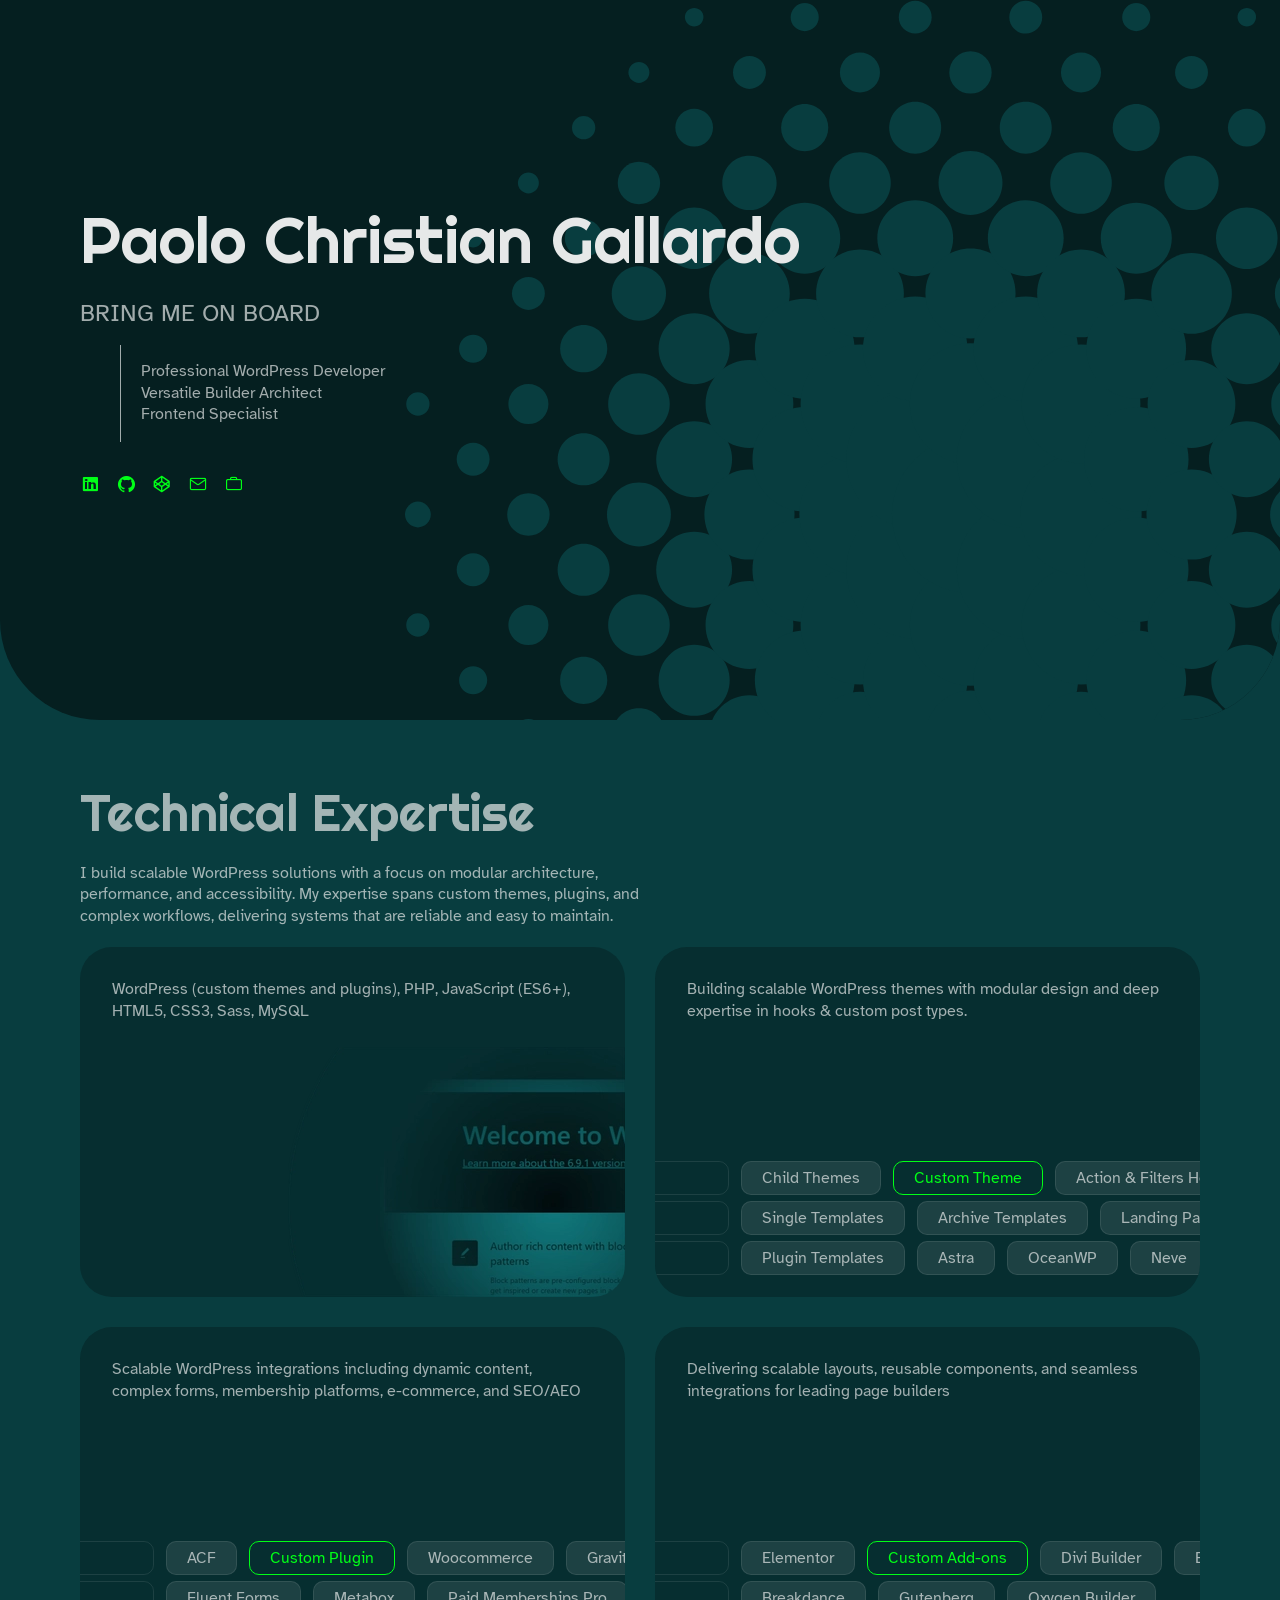
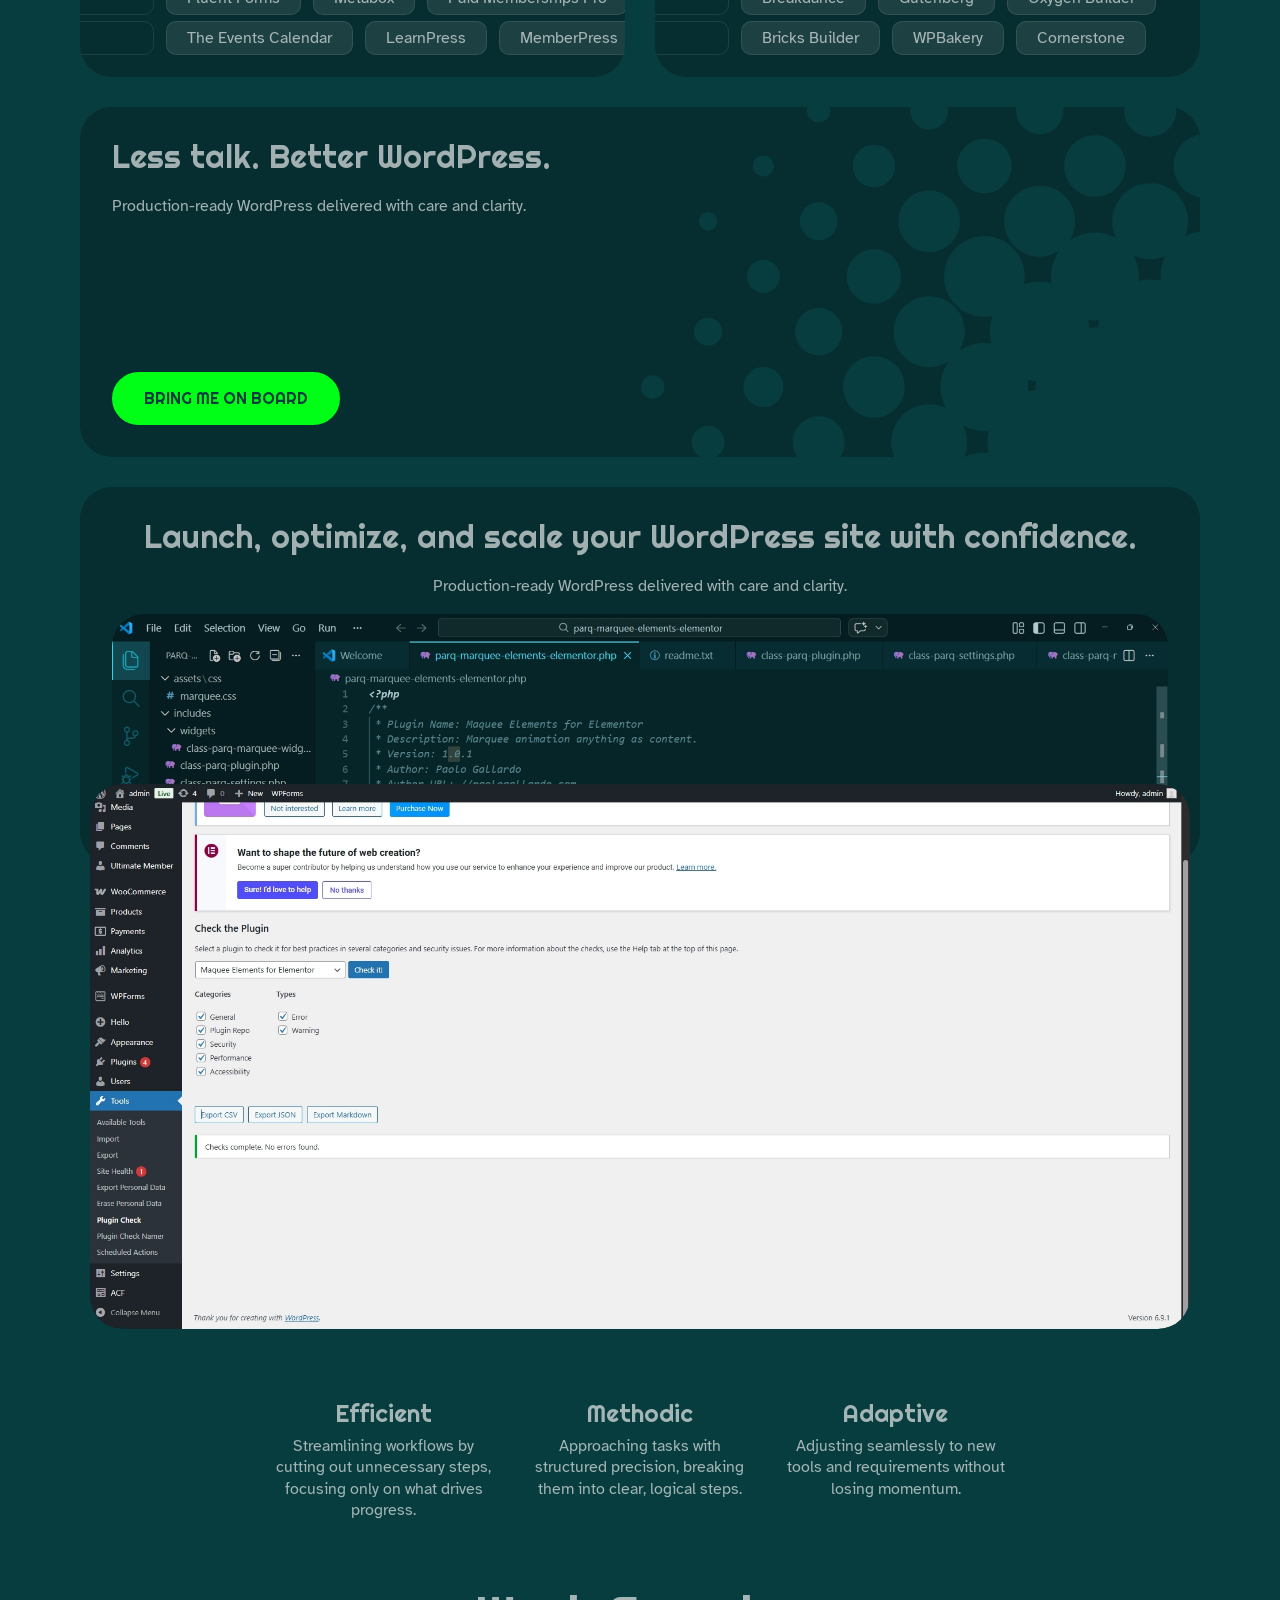
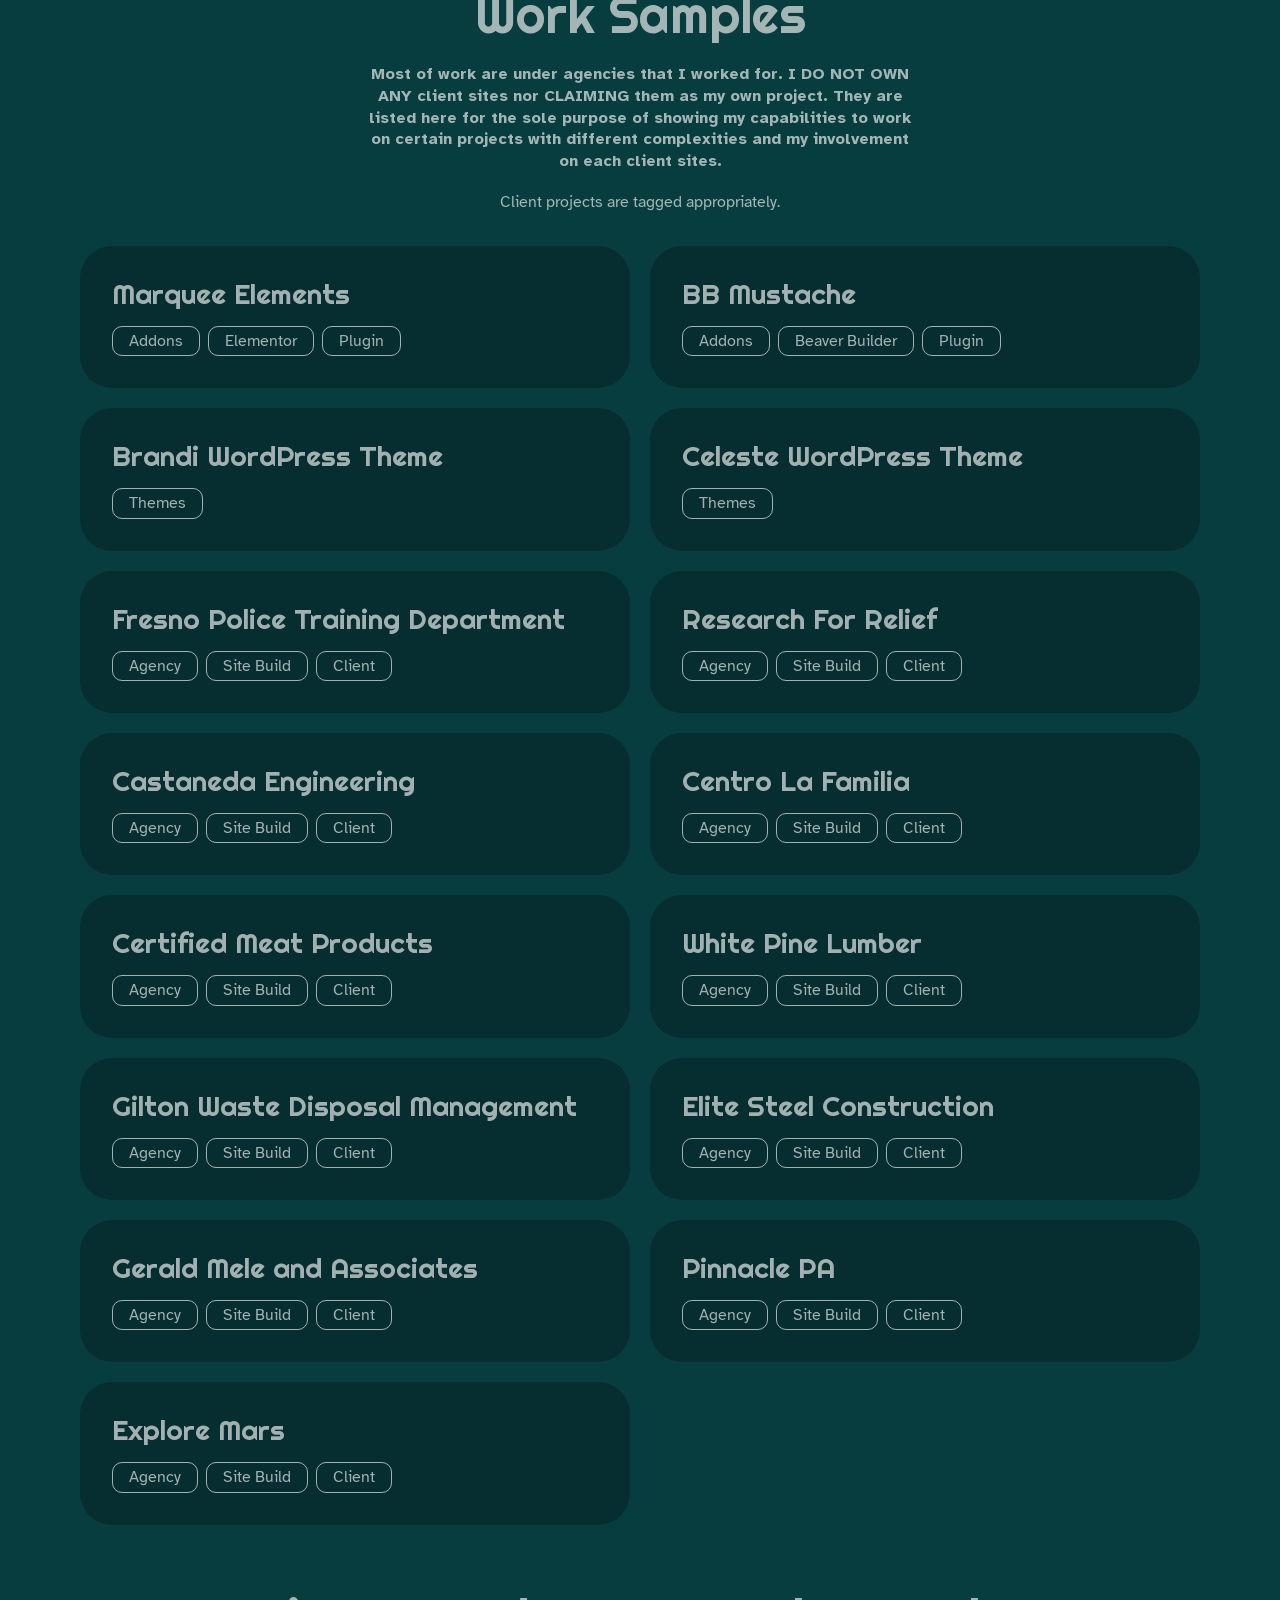
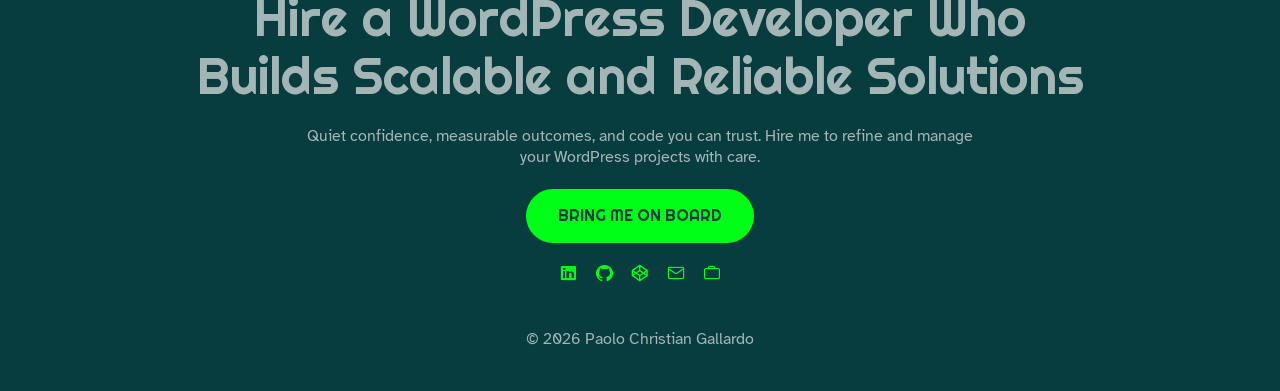
==== commit ab7119dc: "v1.5" ====
--- a/index.html
+++ b/index.html
@@ -94,4 +94,4 @@
   --ui-warning: var(--ui-color-warning-400);
   --ui-error: var(--ui-color-error-400);
   }
-}</style><style>.social-icons[data-v-65a95f2a]{display:flex;gap:1rem;padding:0}</style><style>.social-icons__item[data-v-830a2376]{list-style:none}.social-icons__link[data-v-830a2376]{align-items:center;display:inline-flex;font-size:1.25rem;justify-content:center;text-decoration:none}.sr-only[data-v-830a2376]{height:1px;margin:-1px;overflow:hidden;padding:0;position:absolute;width:1px;clip:rect(0,0,0,0);border:0;white-space:nowrap}</style><style>.tilt-wrapper[data-v-199f0999]{border-radius:var(--radius-inside);display:inline-block;overflow:hidden;transform-style:preserve-3d}img[data-v-199f0999]{display:block;max-width:100%}</style><style>.sample[data-v-98a1f78b]{transition:background-color var(--transition-duration) var(--transition-timing)}.sample__link[data-v-98a1f78b]{color:inherit;display:flex;flex-direction:column;height:100%;text-decoration:none}.sample[data-v-98a1f78b]:hover{background-color:var(--color-brand-dark)}.title[data-v-98a1f78b]{font-size:1.75rem;margin-bottom:1rem}.categories[data-v-98a1f78b]{display:flex;flex-wrap:wrap;gap:.5rem;margin-block:auto 0}.pill[data-v-98a1f78b]{border:1px solid var(--color-light-70);border-radius:var(--radius-content-inside);display:inline-block;padding:.25rem 1rem .16rem}</style><link rel="stylesheet" href="/_nuxt/entry.CR69zPGd.css" crossorigin><link rel="stylesheet" href="/_nuxt/index.BDUDBCdm.css" crossorigin><link rel="preload" as="fetch" crossorigin="anonymous" href="/_payload.json?f942c7d2-f102-479b-9ba8-0b369cb11802"><link rel="modulepreload" as="script" crossorigin href="/_nuxt/DHRj9RzY.js"><link rel="modulepreload" as="script" crossorigin href="/_nuxt/CdYbHId2.js"><script type="module" src="/_nuxt/DHRj9RzY.js" crossorigin></script><link rel="prefetch" as="image" type="image/svg+xml" href="/_nuxt/6b042d50787d4a81d659.D7JGeKLp.svg"><link rel="prefetch" as="image" type="image/webp" href="/_nuxt/paologallardo-wordpress-expert-dashboard.Bff22_ym.webp"><link rel="prefetch" as="image" type="image/svg+xml" href="/_nuxt/rotating.BEDoqqHq.svg"><link rel="prefetch" as="image" type="image/webp" href="/_nuxt/paologallardo-wordpress-expert-plugin-code.Czu4m8kP.webp"><script id="ld-person" type="application/ld+json" children="{&quot;@context&quot;:&quot;https://schema.org&quot;,&quot;@type&quot;:&quot;Person&quot;,&quot;name&quot;:&quot;Paolo Christian Gallardo&quot;,&quot;url&quot;:&quot;https://payatola2287.github.io/&quot;,&quot;jobTitle&quot;:&quot;Senior WordPress Developer&quot;,&quot;description&quot;:&quot;WordPress developer specializing in custom themes, plugins, api integration, and extensions.&quot;,&quot;sameAs&quot;:[&quot;https://www.linkedin.com/in/paolo-gallardo-1a9b8a1b2/&quot;,&quot;https://www.github.com/payatola2287&quot;,&quot;https://codepen.io/Payatola2287&quot;,&quot;https://v2.onlinejobs.ph/jobseekers/info/239713&quot;]}"></script><script>"use strict";(()=>{const t=window,e=document.documentElement,c=["dark","light"],n=getStorageValue("localStorage","nuxt-color-mode")||"system";let i=n==="system"?u():n;const r=e.getAttribute("data-color-mode-forced");r&&(i=r),l(i),t["__NUXT_COLOR_MODE__"]={preference:n,value:i,getColorScheme:u,addColorScheme:l,removeColorScheme:d};function l(o){const s=""+o+"",a="";e.classList?e.classList.add(s):e.className+=" "+s,a&&e.setAttribute("data-"+a,o)}function d(o){const s=""+o+"",a="";e.classList?e.classList.remove(s):e.className=e.className.replace(new RegExp(s,"g"),""),a&&e.removeAttribute("data-"+a)}function f(o){return t.matchMedia("(prefers-color-scheme"+o+")")}function u(){if(t.matchMedia&&f("").media!=="not all"){for(const o of c)if(f(":"+o).matches)return o}return"light"}})();function getStorageValue(t,e){switch(t){case"localStorage":return window.localStorage.getItem(e);case"sessionStorage":return window.sessionStorage.getItem(e);case"cookie":return getCookie(e);default:return null}}function getCookie(t){const c=("; "+window.document.cookie).split("; "+t+"=");if(c.length===2)return c.pop()?.split(";").shift()}</script></head><body><div id="__nuxt" class="isolate"><div class=""><main class="flex-1 p-6"><!--[--><section class="banner"><h1 class="text-2xl font-semibold mb-4">Paolo Christian Gallardo</h1><span class="phrases">Senior WordPress Developer</span><blockquote><p>Professional WordPress Developer</p><p>Versatile Builder Architect</p><p>Frontend Specialist</p></blockquote><img src="/_nuxt/rotating.BEDoqqHq.svg" class="rotating" alt><ul class="social-icons" data-v-65a95f2a><!--[--><li class="social-icons__item" data-v-830a2376><a href="https://www.linkedin.com/in/paolo-gallardo-1a9b8a1b2/" class="social-icons__link" target="_blank" rel="noopener noreferrer" aria-label="LinkedIn" data-v-830a2376><i class="lni lni-linkedin" aria-hidden="true" data-v-830a2376></i><span class="sr-only" data-v-830a2376>LinkedIn</span></a></li><li class="social-icons__item" data-v-830a2376><a href="https://www.github.com/payatola2287" class="social-icons__link" target="_blank" rel="noopener noreferrer" aria-label="GitHub" data-v-830a2376><i class="lni lni-github" aria-hidden="true" data-v-830a2376></i><span class="sr-only" data-v-830a2376>GitHub</span></a></li><li class="social-icons__item" data-v-830a2376><a href="https://codepen.io/Payatola2287" class="social-icons__link" target="_blank" rel="noopener noreferrer" aria-label="CodePen" data-v-830a2376><i class="lni lni-codepen" aria-hidden="true" data-v-830a2376></i><span class="sr-only" data-v-830a2376>CodePen</span></a></li><li class="social-icons__item" data-v-830a2376><a href="mailto:paolo.j.gallardo+from_gh_page@gmail.com?subject=Inquiry%20from%20Portfolio%20Site" class="social-icons__link" target="_blank" rel="noopener noreferrer" aria-label="Email" data-v-830a2376><i class="lni lni-envelope-1" aria-hidden="true" data-v-830a2376></i><span class="sr-only" data-v-830a2376>Email</span></a></li><li class="social-icons__item" data-v-830a2376><a href="https://v2.onlinejobs.ph/jobseekers/info/239713" class="social-icons__link" target="_blank" rel="noopener noreferrer" aria-label="OnlineJobs.ph" data-v-830a2376><i class="lni lni-briefcase-1" aria-hidden="true" data-v-830a2376></i><span class="sr-only" data-v-830a2376>OnlineJobs.ph</span></a></li><!--]--></ul></section><section class="page-row tech-expertise"><h2 class="row-title">Technical Expertise</h2><p class="lead-intro"> I build scalable WordPress solutions with a focus on modular architecture, performance, and accessibility. My expertise spans custom themes, plugins, and complex workflows, delivering systems that are reliable and easy to maintain. </p><div class="grid expertise-grid"><div class="box expertise wordpress"><p>WordPress (custom themes and plugins), PHP, JavaScript (ES6+), HTML5, CSS3, Sass, MySQL</p></div><div class="box expertise custom-theme js-viewport-trigger"><p>Building scalable WordPress themes with modular design and deep expertise in hooks &amp; custom post types.</p><aside><div class="specifics"><span>Child Themes</span><span class="highlight">Custom Theme</span><span>Action &amp; Filters Hooks</span><span>Template Heirarchy</span></div><div class="specifics"><span>Single Templates</span><span>Archive Templates</span><span>Landing Pages</span></div><div class="specifics"><span>Plugin Templates</span><span>Astra</span><span>OceanWP</span><span>Neve</span><span>GeneratePress</span></div></aside></div><div class="box expertise custom-plugin js-viewport-trigger"><p> Scalable WordPress integrations including dynamic content, complex forms, membership platforms, e-commerce, and SEO/AEO </p><aside><div class="specifics"><span>ACF</span><span class="highlight">Custom Plugin</span><span>Woocommerce</span><span>Gravity Forms</span></div><div class="specifics"><span>Fluent Forms</span><span>Metabox</span><span>Paid Memberships Pro</span></div><div class="specifics"><span>The Events Calendar</span><span>LearnPress</span><span>MemberPress</span></div></aside></div><div class="box expertise add-ons-extensions js-viewport-trigger"><p>Delivering scalable layouts, reusable components, and seamless integrations for leading page builders</p><aside><div class="specifics"><span>Elementor</span><span class="highlight">Custom Add-ons</span><span>Divi Builder</span><span>Beaver Builder</span></div><div class="specifics"><span>Breakdance</span><span>Gutenberg</span><span>Oxygen Builder</span></div><div class="specifics"><span>Bricks Builder</span><span>WPBakery</span><span>Cornerstone</span></div></aside></div><div class="box expertise cta twice attract"><h3>Less talk. Better WordPress.</h3><p>Production-ready WordPress delivered with care and clarity.</p><a href="mailto:paolo.j.gallardo@gmail.com" class="button">Bring me on board</a><img src="/_nuxt/rotating.BEDoqqHq.svg" class="rotating" alt></div><div class="box expertise thrice headline"><h3>Launch, optimize, and scale your WordPress site with confidence.</h3><p>Production-ready WordPress delivered with care and clarity.</p><figure class="tilt"><img src="/_nuxt/paologallardo-wordpress-expert-plugin-code.Czu4m8kP.webp" alt="Marquee Addons Plugin Header Code"></figure></div></div><div class="interface-dashboard"><figure class="tilt"><div class="tilt-wrapper" data-v-199f0999><img src="/paologallardo-plugin-check-passed.webp" alt="Marquee Addons Plugin Checks Passed Interface" data-v-199f0999></div></figure></div><div class="columns js-viewport-trigger"><div class="iconed"><h4> Efficient </h4><p> Streamlining workflows by cutting out unnecessary steps, focusing only on what drives progress. </p></div><div class="iconed"><h4> Methodic </h4><p> Approaching tasks with structured precision, breaking them into clear, logical steps. </p></div><div class="iconed"><h4> Adaptive </h4><p> Adjusting seamlessly to new tools and requirements without losing momentum. </p></div></div><h2 class="row-title text-center">Work Samples</h2><p class="text-center lead-intro center"><strong>Most of work are under agencies that I worked for. I DO NOT OWN ANY client sites nor CLAIMING them as my own project. They are listed here for the sole purpose of showing my capabilities to work on certain projects with different complexities and my involvement on each client sites.</strong></p><p class="text-center">Client projects are tagged appropriately.</p><div class="grid" id="samples"><div class="sample box" data-v-98a1f78b><a href="#" class="sample__link" target="_blank" rel="noopener noreferrer" data-v-98a1f78b><h3 class="title" data-v-98a1f78b>Marquee Elements</h3><div class="categories" data-v-98a1f78b><!--[--><span class="pill" data-v-98a1f78b>Addons</span><span class="pill" data-v-98a1f78b>Elementor</span><span class="pill" data-v-98a1f78b>Plugin</span><!--]--></div></a></div><div class="sample box" data-v-98a1f78b><a href="https://github.com/payatola2287/bbmustache" class="sample__link" target="_blank" rel="noopener noreferrer" data-v-98a1f78b><h3 class="title" data-v-98a1f78b>BB Mustache</h3><div class="categories" data-v-98a1f78b><!--[--><span class="pill" data-v-98a1f78b>Addons</span><span class="pill" data-v-98a1f78b>Beaver Builder</span><span class="pill" data-v-98a1f78b>Plugin</span><!--]--></div></a></div><div class="sample box" data-v-98a1f78b><a href="https://github.com/payatola2287/brandi-wordpress-theme" class="sample__link" target="_blank" rel="noopener noreferrer" data-v-98a1f78b><h3 class="title" data-v-98a1f78b>Brandi WordPress Theme</h3><div class="categories" data-v-98a1f78b><!--[--><span class="pill" data-v-98a1f78b>Themes</span><!--]--></div></a></div><div class="sample box" data-v-98a1f78b><a href="https://github.com/payatola2287/celeste-html-template" class="sample__link" target="_blank" rel="noopener noreferrer" data-v-98a1f78b><h3 class="title" data-v-98a1f78b>Celeste WordPress Theme</h3><div class="categories" data-v-98a1f78b><!--[--><span class="pill" data-v-98a1f78b>Themes</span><!--]--></div></a></div><div class="sample box" data-v-98a1f78b><a href="https://www.fresnopolice.net/" class="sample__link" target="_blank" rel="noopener noreferrer" data-v-98a1f78b><h3 class="title" data-v-98a1f78b>Fresno Police Training Department</h3><div class="categories" data-v-98a1f78b><!--[--><span class="pill" data-v-98a1f78b>Agency</span><span class="pill" data-v-98a1f78b>Site Build</span><span class="pill" data-v-98a1f78b>Client</span><!--]--></div></a></div><div class="sample box" data-v-98a1f78b><a href="https://researchforrelief.com/" class="sample__link" target="_blank" rel="noopener noreferrer" data-v-98a1f78b><h3 class="title" data-v-98a1f78b>Research For Relief</h3><div class="categories" data-v-98a1f78b><!--[--><span class="pill" data-v-98a1f78b>Agency</span><span class="pill" data-v-98a1f78b>Site Build</span><span class="pill" data-v-98a1f78b>Client</span><!--]--></div></a></div><div class="sample box" data-v-98a1f78b><a href="https://www.castaneda.engineering/" class="sample__link" target="_blank" rel="noopener noreferrer" data-v-98a1f78b><h3 class="title" data-v-98a1f78b>Castaneda Engineering</h3><div class="categories" data-v-98a1f78b><!--[--><span class="pill" data-v-98a1f78b>Agency</span><span class="pill" data-v-98a1f78b>Site Build</span><span class="pill" data-v-98a1f78b>Client</span><!--]--></div></a></div><div class="sample box" data-v-98a1f78b><a href="https://www.centrolafamilia.org/" class="sample__link" target="_blank" rel="noopener noreferrer" data-v-98a1f78b><h3 class="title" data-v-98a1f78b>Centro La Familia</h3><div class="categories" data-v-98a1f78b><!--[--><span class="pill" data-v-98a1f78b>Agency</span><span class="pill" data-v-98a1f78b>Site Build</span><span class="pill" data-v-98a1f78b>Client</span><!--]--></div></a></div><div class="sample box" data-v-98a1f78b><a href="https://certifiedmeatproducts.com/" class="sample__link" target="_blank" rel="noopener noreferrer" data-v-98a1f78b><h3 class="title" data-v-98a1f78b>Certified Meat Products</h3><div class="categories" data-v-98a1f78b><!--[--><span class="pill" data-v-98a1f78b>Agency</span><span class="pill" data-v-98a1f78b>Site Build</span><span class="pill" data-v-98a1f78b>Client</span><!--]--></div></a></div><div class="sample box" data-v-98a1f78b><a href="https://wplfresno.com/" class="sample__link" target="_blank" rel="noopener noreferrer" data-v-98a1f78b><h3 class="title" data-v-98a1f78b>White Pine Lumber</h3><div class="categories" data-v-98a1f78b><!--[--><span class="pill" data-v-98a1f78b>Agency</span><span class="pill" data-v-98a1f78b>Site Build</span><span class="pill" data-v-98a1f78b>Client</span><!--]--></div></a></div><div class="sample box" data-v-98a1f78b><a href="https://www.gilton.com/" class="sample__link" target="_blank" rel="noopener noreferrer" data-v-98a1f78b><h3 class="title" data-v-98a1f78b>Gilton Waste Disposal Management</h3><div class="categories" data-v-98a1f78b><!--[--><span class="pill" data-v-98a1f78b>Agency</span><span class="pill" data-v-98a1f78b>Site Build</span><span class="pill" data-v-98a1f78b>Client</span><!--]--></div></a></div><div class="sample box" data-v-98a1f78b><a href="https://www.elitesteelllc.com/" class="sample__link" target="_blank" rel="noopener noreferrer" data-v-98a1f78b><h3 class="title" data-v-98a1f78b>Elite Steel Construction</h3><div class="categories" data-v-98a1f78b><!--[--><span class="pill" data-v-98a1f78b>Agency</span><span class="pill" data-v-98a1f78b>Site Build</span><span class="pill" data-v-98a1f78b>Client</span><!--]--></div></a></div><div class="sample box" data-v-98a1f78b><a href="https://www.gmaengineering.com/" class="sample__link" target="_blank" rel="noopener noreferrer" data-v-98a1f78b><h3 class="title" data-v-98a1f78b>Gerald Mele and Associates</h3><div class="categories" data-v-98a1f78b><!--[--><span class="pill" data-v-98a1f78b>Agency</span><span class="pill" data-v-98a1f78b>Site Build</span><span class="pill" data-v-98a1f78b>Client</span><!--]--></div></a></div><div class="sample box" data-v-98a1f78b><a href="https://pinnaclepa.com/" class="sample__link" target="_blank" rel="noopener noreferrer" data-v-98a1f78b><h3 class="title" data-v-98a1f78b>Pinnacle PA</h3><div class="categories" data-v-98a1f78b><!--[--><span class="pill" data-v-98a1f78b>Agency</span><span class="pill" data-v-98a1f78b>Site Build</span><span class="pill" data-v-98a1f78b>Client</span><!--]--></div></a></div><div class="sample box" data-v-98a1f78b><a href="https://exploremars.org/" class="sample__link" target="_blank" rel="noopener noreferrer" data-v-98a1f78b><h3 class="title" data-v-98a1f78b>Explore Mars</h3><div class="categories" data-v-98a1f78b><!--[--><span class="pill" data-v-98a1f78b>Agency</span><span class="pill" data-v-98a1f78b>Site Build</span><span class="pill" data-v-98a1f78b>Client</span><!--]--></div></a></div></div></section><!--]--></main><footer class="text-center"><div class="cta"><h2>Hire a WordPress Developer Who Builds Scalable and Reliable Solutions</h2><p>Quiet confidence, measurable outcomes, and code you can trust. Hire me to refine and manage your WordPress projects with care.</p><a href="mailto:paolo.j.gallardo@gmail.com?subject=Inquiry%20from%20Portfolio%20Site" class="button">Bring me on board</a></div><ul class="social-icons" data-v-65a95f2a><!--[--><li class="social-icons__item" data-v-830a2376><a href="https://www.linkedin.com/in/paolo-gallardo-1a9b8a1b2/" class="social-icons__link" target="_blank" rel="noopener noreferrer" aria-label="LinkedIn" data-v-830a2376><i class="lni lni-linkedin" aria-hidden="true" data-v-830a2376></i><span class="sr-only" data-v-830a2376>LinkedIn</span></a></li><li class="social-icons__item" data-v-830a2376><a href="https://www.github.com/payatola2287" class="social-icons__link" target="_blank" rel="noopener noreferrer" aria-label="GitHub" data-v-830a2376><i class="lni lni-github" aria-hidden="true" data-v-830a2376></i><span class="sr-only" data-v-830a2376>GitHub</span></a></li><li class="social-icons__item" data-v-830a2376><a href="https://codepen.io/Payatola2287" class="social-icons__link" target="_blank" rel="noopener noreferrer" aria-label="CodePen" data-v-830a2376><i class="lni lni-codepen" aria-hidden="true" data-v-830a2376></i><span class="sr-only" data-v-830a2376>CodePen</span></a></li><li class="social-icons__item" data-v-830a2376><a href="mailto:paolo.j.gallardo+from_gh_page@gmail.com?subject=Inquiry%20from%20Portfolio%20Site" class="social-icons__link" target="_blank" rel="noopener noreferrer" aria-label="Email" data-v-830a2376><i class="lni lni-envelope-1" aria-hidden="true" data-v-830a2376></i><span class="sr-only" data-v-830a2376>Email</span></a></li><li class="social-icons__item" data-v-830a2376><a href="https://v2.onlinejobs.ph/jobseekers/info/239713" class="social-icons__link" target="_blank" rel="noopener noreferrer" aria-label="OnlineJobs.ph" data-v-830a2376><i class="lni lni-briefcase-1" aria-hidden="true" data-v-830a2376></i><span class="sr-only" data-v-830a2376>OnlineJobs.ph</span></a></li><!--]--></ul><p class="colophon">© <span>2026</span> Paolo Christian Gallardo</p></footer></div></div><div id="teleports"></div><script>window.__NUXT__={};window.__NUXT__.config={public:{"nuxt-scripts":{version:"",defaultScriptOptions:{trigger:"onNuxtReady"}}},app:{baseURL:"/",buildId:"f942c7d2-f102-479b-9ba8-0b369cb11802",buildAssetsDir:"/_nuxt/",cdnURL:""}}</script><script type="application/json" data-nuxt-data="nuxt-app" data-ssr="true" id="__NUXT_DATA__" data-src="/_payload.json?f942c7d2-f102-479b-9ba8-0b369cb11802">[{"state":1,"once":7,"_errors":8,"serverRendered":5,"path":10,"prerenderedAt":11},["Reactive",2],{"$scolor-mode":3},{"preference":4,"value":4,"unknown":5,"forced":6},"system",true,false,["Set"],["ShallowReactive",9],{},"/",1772400659053]</script></body></html>+}</style><style>.social-icons[data-v-65a95f2a]{display:flex;gap:1rem;padding:0}</style><style>.social-icons__item[data-v-830a2376]{list-style:none}.social-icons__link[data-v-830a2376]{align-items:center;display:inline-flex;font-size:1.25rem;justify-content:center;text-decoration:none}.sr-only[data-v-830a2376]{height:1px;margin:-1px;overflow:hidden;padding:0;position:absolute;width:1px;clip:rect(0,0,0,0);border:0;white-space:nowrap}</style><style>.tilt-wrapper[data-v-199f0999]{border-radius:var(--radius-inside);display:inline-block;overflow:hidden;transform-style:preserve-3d}img[data-v-199f0999]{display:block;max-width:100%}</style><style>.sample[data-v-98a1f78b]{transition:background-color var(--transition-duration) var(--transition-timing)}.sample__link[data-v-98a1f78b]{color:inherit;display:flex;flex-direction:column;height:100%;text-decoration:none}.sample[data-v-98a1f78b]:hover{background-color:var(--color-brand-dark)}.title[data-v-98a1f78b]{font-size:1.75rem;margin-bottom:1rem}.categories[data-v-98a1f78b]{display:flex;flex-wrap:wrap;gap:.5rem;margin-block:auto 0}.pill[data-v-98a1f78b]{border:1px solid var(--color-light-70);border-radius:var(--radius-content-inside);display:inline-block;padding:.25rem 1rem .16rem}</style><link rel="stylesheet" href="/_nuxt/entry.B-l0T_Xz.css" crossorigin><link rel="stylesheet" href="/_nuxt/index.BDUDBCdm.css" crossorigin><link rel="preload" as="fetch" crossorigin="anonymous" href="/_payload.json?8bf4cdb5-b223-49b1-a447-1e427ff35860"><link rel="modulepreload" as="script" crossorigin href="/_nuxt/DI7ZBJQk.js"><link rel="modulepreload" as="script" crossorigin href="/_nuxt/DYGjtyK4.js"><script type="module" src="/_nuxt/DI7ZBJQk.js" crossorigin></script><link rel="prefetch" as="image" type="image/svg+xml" href="/_nuxt/6b042d50787d4a81d659.D7JGeKLp.svg"><link rel="prefetch" as="image" type="image/webp" href="/_nuxt/paologallardo-wordpress-expert-dashboard.Bff22_ym.webp"><link rel="prefetch" as="image" type="image/svg+xml" href="/_nuxt/rotating.BEDoqqHq.svg"><link rel="prefetch" as="image" type="image/webp" href="/_nuxt/paologallardo-wordpress-expert-plugin-code.Czu4m8kP.webp"><script id="ld-person" type="application/ld+json" children="{&quot;@context&quot;:&quot;https://schema.org&quot;,&quot;@type&quot;:&quot;Person&quot;,&quot;name&quot;:&quot;Paolo Christian Gallardo&quot;,&quot;url&quot;:&quot;https://payatola2287.github.io/&quot;,&quot;jobTitle&quot;:&quot;Senior WordPress Developer&quot;,&quot;description&quot;:&quot;WordPress developer specializing in custom themes, plugins, api integration, and extensions.&quot;,&quot;sameAs&quot;:[&quot;https://www.linkedin.com/in/paolo-gallardo-1a9b8a1b2/&quot;,&quot;https://www.github.com/payatola2287&quot;,&quot;https://codepen.io/Payatola2287&quot;,&quot;https://v2.onlinejobs.ph/jobseekers/info/239713&quot;]}"></script><script>"use strict";(()=>{const t=window,e=document.documentElement,c=["dark","light"],n=getStorageValue("localStorage","nuxt-color-mode")||"system";let i=n==="system"?u():n;const r=e.getAttribute("data-color-mode-forced");r&&(i=r),l(i),t["__NUXT_COLOR_MODE__"]={preference:n,value:i,getColorScheme:u,addColorScheme:l,removeColorScheme:d};function l(o){const s=""+o+"",a="";e.classList?e.classList.add(s):e.className+=" "+s,a&&e.setAttribute("data-"+a,o)}function d(o){const s=""+o+"",a="";e.classList?e.classList.remove(s):e.className=e.className.replace(new RegExp(s,"g"),""),a&&e.removeAttribute("data-"+a)}function f(o){return t.matchMedia("(prefers-color-scheme"+o+")")}function u(){if(t.matchMedia&&f("").media!=="not all"){for(const o of c)if(f(":"+o).matches)return o}return"light"}})();function getStorageValue(t,e){switch(t){case"localStorage":return window.localStorage.getItem(e);case"sessionStorage":return window.sessionStorage.getItem(e);case"cookie":return getCookie(e);default:return null}}function getCookie(t){const c=("; "+window.document.cookie).split("; "+t+"=");if(c.length===2)return c.pop()?.split(";").shift()}</script></head><body><div id="__nuxt" class="isolate"><div class=""><main class="flex-1 p-6"><!--[--><section class="banner"><h1 class="text-2xl font-semibold mb-4">Paolo Christian Gallardo</h1><span class="phrases">Senior WordPress Developer</span><blockquote><p>Professional WordPress Developer</p><p>Versatile Builder Architect</p><p>Frontend Specialist</p></blockquote><img src="/_nuxt/rotating.BEDoqqHq.svg" class="rotating" alt><ul class="social-icons" data-v-65a95f2a><!--[--><li class="social-icons__item" data-v-830a2376><a href="https://www.linkedin.com/in/paolo-gallardo-1a9b8a1b2/" class="social-icons__link" target="_blank" rel="noopener noreferrer" aria-label="LinkedIn" data-v-830a2376><i class="lni lni-linkedin" aria-hidden="true" data-v-830a2376></i><span class="sr-only" data-v-830a2376>LinkedIn</span></a></li><li class="social-icons__item" data-v-830a2376><a href="https://www.github.com/payatola2287" class="social-icons__link" target="_blank" rel="noopener noreferrer" aria-label="GitHub" data-v-830a2376><i class="lni lni-github" aria-hidden="true" data-v-830a2376></i><span class="sr-only" data-v-830a2376>GitHub</span></a></li><li class="social-icons__item" data-v-830a2376><a href="https://codepen.io/Payatola2287" class="social-icons__link" target="_blank" rel="noopener noreferrer" aria-label="CodePen" data-v-830a2376><i class="lni lni-codepen" aria-hidden="true" data-v-830a2376></i><span class="sr-only" data-v-830a2376>CodePen</span></a></li><li class="social-icons__item" data-v-830a2376><a href="mailto:paolo.j.gallardo+from_gh_page@gmail.com?subject=Inquiry%20from%20Portfolio%20Site" class="social-icons__link" target="_blank" rel="noopener noreferrer" aria-label="Email" data-v-830a2376><i class="lni lni-envelope-1" aria-hidden="true" data-v-830a2376></i><span class="sr-only" data-v-830a2376>Email</span></a></li><li class="social-icons__item" data-v-830a2376><a href="https://v2.onlinejobs.ph/jobseekers/info/239713" class="social-icons__link" target="_blank" rel="noopener noreferrer" aria-label="OnlineJobs.ph" data-v-830a2376><i class="lni lni-briefcase-1" aria-hidden="true" data-v-830a2376></i><span class="sr-only" data-v-830a2376>OnlineJobs.ph</span></a></li><!--]--></ul></section><section class="page-row tech-expertise"><h2 class="row-title">Technical Expertise</h2><p class="lead-intro"> I build scalable WordPress solutions with a focus on modular architecture, performance, and accessibility. My expertise spans custom themes, plugins, and complex workflows, delivering systems that are reliable and easy to maintain. </p><div class="grid expertise-grid"><div class="box expertise wordpress"><p>WordPress (custom themes and plugins), PHP, JavaScript (ES6+), HTML5, CSS3, Sass, MySQL</p></div><div class="box expertise custom-theme js-viewport-trigger"><p>Building scalable WordPress themes with modular design and deep expertise in hooks &amp; custom post types.</p><aside><div class="specifics"><span>Child Themes</span><span class="highlight">Custom Theme</span><span>Action &amp; Filters Hooks</span><span>Template Heirarchy</span></div><div class="specifics"><span>Single Templates</span><span>Archive Templates</span><span>Landing Pages</span></div><div class="specifics"><span>Plugin Templates</span><span>Astra</span><span>OceanWP</span><span>Neve</span><span>GeneratePress</span></div></aside></div><div class="box expertise custom-plugin js-viewport-trigger"><p> Scalable WordPress integrations including dynamic content, complex forms, membership platforms, e-commerce, and SEO/AEO </p><aside><div class="specifics"><span>ACF</span><span class="highlight">Custom Plugin</span><span>Woocommerce</span><span>Gravity Forms</span></div><div class="specifics"><span>Fluent Forms</span><span>Metabox</span><span>Paid Memberships Pro</span></div><div class="specifics"><span>The Events Calendar</span><span>LearnPress</span><span>MemberPress</span></div></aside></div><div class="box expertise add-ons-extensions js-viewport-trigger"><p>Delivering scalable layouts, reusable components, and seamless integrations for leading page builders</p><aside><div class="specifics"><span>Elementor</span><span class="highlight">Custom Add-ons</span><span>Divi Builder</span><span>Beaver Builder</span></div><div class="specifics"><span>Breakdance</span><span>Gutenberg</span><span>Oxygen Builder</span></div><div class="specifics"><span>Bricks Builder</span><span>WPBakery</span><span>Cornerstone</span></div></aside></div><div class="box expertise cta twice attract"><h3>Less talk. Better WordPress.</h3><p>Production-ready WordPress delivered with care and clarity.</p><a href="mailto:paolo.j.gallardo@gmail.com" class="button">Bring me on board</a><img src="/_nuxt/rotating.BEDoqqHq.svg" class="rotating" alt></div><div class="box expertise thrice headline"><h3>Launch, optimize, and scale your WordPress site with confidence.</h3><p>Production-ready WordPress delivered with care and clarity.</p><figure class="tilt"><img src="/_nuxt/paologallardo-wordpress-expert-plugin-code.Czu4m8kP.webp" alt="Marquee Addons Plugin Header Code"></figure></div></div><div class="interface-dashboard"><figure class="tilt"><div class="tilt-wrapper" data-v-199f0999><img src="/paologallardo-plugin-check-passed.webp" alt="Marquee Addons Plugin Checks Passed Interface" data-v-199f0999></div></figure></div><div class="columns js-viewport-trigger"><div class="iconed"><h4> Efficient </h4><p> Streamlining workflows by cutting out unnecessary steps, focusing only on what drives progress. </p></div><div class="iconed"><h4> Methodic </h4><p> Approaching tasks with structured precision, breaking them into clear, logical steps. </p></div><div class="iconed"><h4> Adaptive </h4><p> Adjusting seamlessly to new tools and requirements without losing momentum. </p></div></div><h2 class="row-title text-center">Work Samples</h2><p class="text-center lead-intro center"><strong>Most of work are under agencies that I worked for. I DO NOT OWN ANY client sites nor CLAIMING them as my own project. They are listed here for the sole purpose of showing my capabilities to work on certain projects with different complexities and my involvement on each client sites.</strong></p><p class="text-center">Client projects are tagged appropriately.</p><div class="grid" id="samples"><div class="sample box" data-v-98a1f78b><a href="#" class="sample__link" target="_blank" rel="noopener noreferrer" data-v-98a1f78b><h3 class="title" data-v-98a1f78b>Marquee Elements</h3><div class="categories" data-v-98a1f78b><!--[--><span class="pill" data-v-98a1f78b>Addons</span><span class="pill" data-v-98a1f78b>Elementor</span><span class="pill" data-v-98a1f78b>Plugin</span><!--]--></div></a></div><div class="sample box" data-v-98a1f78b><a href="https://github.com/payatola2287/bbmustache" class="sample__link" target="_blank" rel="noopener noreferrer" data-v-98a1f78b><h3 class="title" data-v-98a1f78b>BB Mustache</h3><div class="categories" data-v-98a1f78b><!--[--><span class="pill" data-v-98a1f78b>Addons</span><span class="pill" data-v-98a1f78b>Beaver Builder</span><span class="pill" data-v-98a1f78b>Plugin</span><!--]--></div></a></div><div class="sample box" data-v-98a1f78b><a href="https://github.com/payatola2287/brandi-wordpress-theme" class="sample__link" target="_blank" rel="noopener noreferrer" data-v-98a1f78b><h3 class="title" data-v-98a1f78b>Brandi WordPress Theme</h3><div class="categories" data-v-98a1f78b><!--[--><span class="pill" data-v-98a1f78b>Themes</span><!--]--></div></a></div><div class="sample box" data-v-98a1f78b><a href="https://github.com/payatola2287/celeste-html-template" class="sample__link" target="_blank" rel="noopener noreferrer" data-v-98a1f78b><h3 class="title" data-v-98a1f78b>Celeste WordPress Theme</h3><div class="categories" data-v-98a1f78b><!--[--><span class="pill" data-v-98a1f78b>Themes</span><!--]--></div></a></div><div class="sample box" data-v-98a1f78b><a href="https://www.fresnopolice.net/" class="sample__link" target="_blank" rel="noopener noreferrer" data-v-98a1f78b><h3 class="title" data-v-98a1f78b>Fresno Police Training Department</h3><div class="categories" data-v-98a1f78b><!--[--><span class="pill" data-v-98a1f78b>Agency</span><span class="pill" data-v-98a1f78b>Site Build</span><span class="pill" data-v-98a1f78b>Client</span><!--]--></div></a></div><div class="sample box" data-v-98a1f78b><a href="https://researchforrelief.com/" class="sample__link" target="_blank" rel="noopener noreferrer" data-v-98a1f78b><h3 class="title" data-v-98a1f78b>Research For Relief</h3><div class="categories" data-v-98a1f78b><!--[--><span class="pill" data-v-98a1f78b>Agency</span><span class="pill" data-v-98a1f78b>Site Build</span><span class="pill" data-v-98a1f78b>Client</span><!--]--></div></a></div><div class="sample box" data-v-98a1f78b><a href="https://www.castaneda.engineering/" class="sample__link" target="_blank" rel="noopener noreferrer" data-v-98a1f78b><h3 class="title" data-v-98a1f78b>Castaneda Engineering</h3><div class="categories" data-v-98a1f78b><!--[--><span class="pill" data-v-98a1f78b>Agency</span><span class="pill" data-v-98a1f78b>Site Build</span><span class="pill" data-v-98a1f78b>Client</span><!--]--></div></a></div><div class="sample box" data-v-98a1f78b><a href="https://www.centrolafamilia.org/" class="sample__link" target="_blank" rel="noopener noreferrer" data-v-98a1f78b><h3 class="title" data-v-98a1f78b>Centro La Familia</h3><div class="categories" data-v-98a1f78b><!--[--><span class="pill" data-v-98a1f78b>Agency</span><span class="pill" data-v-98a1f78b>Site Build</span><span class="pill" data-v-98a1f78b>Client</span><!--]--></div></a></div><div class="sample box" data-v-98a1f78b><a href="https://certifiedmeatproducts.com/" class="sample__link" target="_blank" rel="noopener noreferrer" data-v-98a1f78b><h3 class="title" data-v-98a1f78b>Certified Meat Products</h3><div class="categories" data-v-98a1f78b><!--[--><span class="pill" data-v-98a1f78b>Agency</span><span class="pill" data-v-98a1f78b>Site Build</span><span class="pill" data-v-98a1f78b>Client</span><!--]--></div></a></div><div class="sample box" data-v-98a1f78b><a href="https://wplfresno.com/" class="sample__link" target="_blank" rel="noopener noreferrer" data-v-98a1f78b><h3 class="title" data-v-98a1f78b>White Pine Lumber</h3><div class="categories" data-v-98a1f78b><!--[--><span class="pill" data-v-98a1f78b>Agency</span><span class="pill" data-v-98a1f78b>Site Build</span><span class="pill" data-v-98a1f78b>Client</span><!--]--></div></a></div><div class="sample box" data-v-98a1f78b><a href="https://www.gilton.com/" class="sample__link" target="_blank" rel="noopener noreferrer" data-v-98a1f78b><h3 class="title" data-v-98a1f78b>Gilton Waste Disposal Management</h3><div class="categories" data-v-98a1f78b><!--[--><span class="pill" data-v-98a1f78b>Agency</span><span class="pill" data-v-98a1f78b>Site Build</span><span class="pill" data-v-98a1f78b>Client</span><!--]--></div></a></div><div class="sample box" data-v-98a1f78b><a href="https://www.elitesteelllc.com/" class="sample__link" target="_blank" rel="noopener noreferrer" data-v-98a1f78b><h3 class="title" data-v-98a1f78b>Elite Steel Construction</h3><div class="categories" data-v-98a1f78b><!--[--><span class="pill" data-v-98a1f78b>Agency</span><span class="pill" data-v-98a1f78b>Site Build</span><span class="pill" data-v-98a1f78b>Client</span><!--]--></div></a></div><div class="sample box" data-v-98a1f78b><a href="https://www.gmaengineering.com/" class="sample__link" target="_blank" rel="noopener noreferrer" data-v-98a1f78b><h3 class="title" data-v-98a1f78b>Gerald Mele and Associates</h3><div class="categories" data-v-98a1f78b><!--[--><span class="pill" data-v-98a1f78b>Agency</span><span class="pill" data-v-98a1f78b>Site Build</span><span class="pill" data-v-98a1f78b>Client</span><!--]--></div></a></div><div class="sample box" data-v-98a1f78b><a href="https://pinnaclepa.com/" class="sample__link" target="_blank" rel="noopener noreferrer" data-v-98a1f78b><h3 class="title" data-v-98a1f78b>Pinnacle PA</h3><div class="categories" data-v-98a1f78b><!--[--><span class="pill" data-v-98a1f78b>Agency</span><span class="pill" data-v-98a1f78b>Site Build</span><span class="pill" data-v-98a1f78b>Client</span><!--]--></div></a></div><div class="sample box" data-v-98a1f78b><a href="https://exploremars.org/" class="sample__link" target="_blank" rel="noopener noreferrer" data-v-98a1f78b><h3 class="title" data-v-98a1f78b>Explore Mars</h3><div class="categories" data-v-98a1f78b><!--[--><span class="pill" data-v-98a1f78b>Agency</span><span class="pill" data-v-98a1f78b>Site Build</span><span class="pill" data-v-98a1f78b>Client</span><!--]--></div></a></div></div></section><!--]--></main><footer class="text-center"><div class="cta"><h2>Hire a WordPress Developer Who Builds Scalable and Reliable Solutions</h2><p>Quiet confidence, measurable outcomes, and code you can trust. Hire me to refine and manage your WordPress projects with care.</p><a href="mailto:paolo.j.gallardo@gmail.com?subject=Inquiry%20from%20Portfolio%20Site" class="button">Bring me on board</a></div><ul class="social-icons" data-v-65a95f2a><!--[--><li class="social-icons__item" data-v-830a2376><a href="https://www.linkedin.com/in/paolo-gallardo-1a9b8a1b2/" class="social-icons__link" target="_blank" rel="noopener noreferrer" aria-label="LinkedIn" data-v-830a2376><i class="lni lni-linkedin" aria-hidden="true" data-v-830a2376></i><span class="sr-only" data-v-830a2376>LinkedIn</span></a></li><li class="social-icons__item" data-v-830a2376><a href="https://www.github.com/payatola2287" class="social-icons__link" target="_blank" rel="noopener noreferrer" aria-label="GitHub" data-v-830a2376><i class="lni lni-github" aria-hidden="true" data-v-830a2376></i><span class="sr-only" data-v-830a2376>GitHub</span></a></li><li class="social-icons__item" data-v-830a2376><a href="https://codepen.io/Payatola2287" class="social-icons__link" target="_blank" rel="noopener noreferrer" aria-label="CodePen" data-v-830a2376><i class="lni lni-codepen" aria-hidden="true" data-v-830a2376></i><span class="sr-only" data-v-830a2376>CodePen</span></a></li><li class="social-icons__item" data-v-830a2376><a href="mailto:paolo.j.gallardo+from_gh_page@gmail.com?subject=Inquiry%20from%20Portfolio%20Site" class="social-icons__link" target="_blank" rel="noopener noreferrer" aria-label="Email" data-v-830a2376><i class="lni lni-envelope-1" aria-hidden="true" data-v-830a2376></i><span class="sr-only" data-v-830a2376>Email</span></a></li><li class="social-icons__item" data-v-830a2376><a href="https://v2.onlinejobs.ph/jobseekers/info/239713" class="social-icons__link" target="_blank" rel="noopener noreferrer" aria-label="OnlineJobs.ph" data-v-830a2376><i class="lni lni-briefcase-1" aria-hidden="true" data-v-830a2376></i><span class="sr-only" data-v-830a2376>OnlineJobs.ph</span></a></li><!--]--></ul><p class="colophon">© <span>2026</span> Paolo Christian Gallardo</p></footer></div></div><div id="teleports"></div><script>window.__NUXT__={};window.__NUXT__.config={public:{"nuxt-scripts":{version:"",defaultScriptOptions:{trigger:"onNuxtReady"}}},app:{baseURL:"/",buildId:"8bf4cdb5-b223-49b1-a447-1e427ff35860",buildAssetsDir:"/_nuxt/",cdnURL:""}}</script><script type="application/json" data-nuxt-data="nuxt-app" data-ssr="true" id="__NUXT_DATA__" data-src="/_payload.json?8bf4cdb5-b223-49b1-a447-1e427ff35860">[{"state":1,"once":7,"_errors":8,"serverRendered":5,"path":10,"prerenderedAt":11},["Reactive",2],{"$scolor-mode":3},{"preference":4,"value":4,"unknown":5,"forced":6},"system",true,false,["Set"],["ShallowReactive",9],{},"/",1772531566774]</script></body></html>
--- a/_nuxt/entry.B-l0T_Xz.css
+++ b/_nuxt/entry.B-l0T_Xz.css
@@ -0,0 +1 @@
+@font-face{font-family:Lineicons;src:url(./d495aba62101f856c80f.DJ4Lg1TH.eot);src:url(./d495aba62101f856c80f.DJ4Lg1TH.eot) format("embedded-opentype"),url(./9065bfe481020b04b68a.CMveUrS1.woff2) format("woff2"),url(./68caad34b1e80fa12b3a.4Cpu5VkB.woff) format("woff"),url(./a9c9056a643325579e2a.CCNAgZDa.ttf) format("truetype"),url(./6b042d50787d4a81d659.D7JGeKLp.svg) format("svg")}.lni{color:inherit;display:inline-block;flex-shrink:0;font: 1em/1 Lineicons;-webkit-font-smoothing:antialiased;-moz-osx-font-smoothing:grayscale}.lni-sm{font-size:.8em}.lni-lg{font-size:1.2em}.lni-16{font-size:16px}.lni-32{font-size:32px}.lni-is-spinning{animation:lni-spin 1s linear infinite}@keyframes lni-spin{0%{transform:rotate(0)}to{transform:rotate(1turn)}}.lni-rotate-90{transform:rotate(90deg)}.lni-rotate-180{transform:rotate(180deg)}.lni-rotate-270{transform:rotate(270deg)}.lni-flip-y{transform:scaleY(-1)}.lni-flip-x{transform:scaleX(-1)}.lni-500px:before{content:""}.lni-adobe:before{content:""}.lni-adonis:before{content:""}.lni-aeroplane-1:before{content:""}.lni-agenda:before{content:""}.lni-airbnb:before{content:""}.lni-airtable:before{content:""}.lni-alarm-1:before{content:""}.lni-align-text-center:before{content:""}.lni-align-text-left:before{content:""}.lni-align-text-right:before{content:""}.lni-alpinejs:before{content:""}.lni-amazon:before{content:""}.lni-amazon-original:before{content:""}.lni-amazon-pay:before{content:""}.lni-ambulance-1:before{content:""}.lni-amd:before{content:""}.lni-amex:before{content:""}.lni-anchor:before{content:""}.lni-android:before{content:""}.lni-android-old:before{content:""}.lni-angellist:before{content:""}.lni-angle-double-down:before{content:""}.lni-angle-double-left:before{content:""}.lni-angle-double-right:before{content:""}.lni-angle-double-up:before{content:""}.lni-angular:before{content:""}.lni-app-store:before{content:""}.lni-apple-brand:before{content:""}.lni-apple-music:before{content:""}.lni-apple-music-alt:before{content:""}.lni-apple-pay:before{content:""}.lni-arc-browser:before{content:""}.lni-arrow-all-direction:before{content:""}.lni-arrow-angular-top-left:before{content:""}.lni-arrow-angular-top-right:before{content:""}.lni-arrow-both-direction-horizontal-1:before{content:""}.lni-arrow-both-direction-vertical-1:before{content:""}.lni-arrow-downward:before{content:""}.lni-arrow-left:before{content:""}.lni-arrow-left-circle:before{content:""}.lni-arrow-right:before{content:""}.lni-arrow-right-circle:before{content:""}.lni-arrow-upward:before{content:""}.lni-asana:before{content:""}.lni-astro:before{content:""}.lni-atlassian:before{content:""}.lni-audi:before{content:""}.lni-audi-alt:before{content:""}.lni-aws:before{content:""}.lni-azure:before{content:""}.lni-badge-decagram-percent:before{content:""}.lni-balloons:before{content:""}.lni-ban-2:before{content:""}.lni-bar-chart-4:before{content:""}.lni-bar-chart-dollar:before{content:""}.lni-basket-shopping-3:before{content:""}.lni-beat:before{content:""}.lni-behance:before{content:""}.lni-bell-1:before{content:""}.lni-bike:before{content:""}.lni-bing:before{content:""}.lni-bitbucket:before{content:""}.lni-bitcoin:before{content:""}.lni-bittorrent:before{content:""}.lni-blogger:before{content:""}.lni-blogger-alt:before{content:""}.lni-bluetooth:before{content:""}.lni-bluetooth-logo:before{content:""}.lni-bmw:before{content:""}.lni-board-writing-3:before{content:""}.lni-bold:before{content:""}.lni-bolt-2:before{content:""}.lni-bolt-3:before{content:""}.lni-book-1:before{content:""}.lni-bookmark-1:before{content:""}.lni-bookmark-circle:before{content:""}.lni-books-2:before{content:""}.lni-bootstrap-5:before{content:""}.lni-bootstrap-5-square:before{content:""}.lni-box-archive-1:before{content:""}.lni-box-closed:before{content:""}.lni-box-gift-1:before{content:""}.lni-brave:before{content:""}.lni-bricks:before{content:""}.lni-bridge-3:before{content:""}.lni-briefcase-1:before{content:""}.lni-briefcase-2:before{content:""}.lni-briefcase-plus-1:before{content:""}.lni-brush-1-rotated:before{content:""}.lni-brush-2:before{content:""}.lni-btc:before{content:""}.lni-bug-1:before{content:""}.lni-buildings-1:before{content:""}.lni-bulb-2:before{content:""}.lni-bulb-4:before{content:""}.lni-burger-1:before{content:""}.lni-burger-drink:before{content:""}.lni-bus-1:before{content:""}.lni-busket-ball:before{content:""}.lni-cake-1:before{content:""}.lni-calculator-1:before{content:""}.lni-calculator-2:before{content:""}.lni-calendar-days:before{content:""}.lni-camera-1:before{content:""}.lni-camera-movie-1:before{content:""}.lni-candy-cane-2:before{content:""}.lni-candy-round-1:before{content:""}.lni-canva:before{content:""}.lni-capsule-1:before{content:""}.lni-car-2:before{content:""}.lni-car-4:before{content:""}.lni-car-6:before{content:""}.lni-caravan-1:before{content:""}.lni-cart-1:before{content:""}.lni-cart-2:before{content:""}.lni-cash-app:before{content:""}.lni-certificate-badge-1:before{content:""}.lni-chat-bubble-2:before{content:""}.lni-check:before{content:""}.lni-check-circle-1:before{content:""}.lni-check-square-2:before{content:""}.lni-chevron-down:before{content:""}.lni-chevron-down-circle:before{content:""}.lni-chevron-left:before{content:""}.lni-chevron-left-circle:before{content:""}.lni-chevron-right-circle:before{content:""}.lni-chevron-up:before{content:""}.lni-chevron-up-circle:before{content:""}.lni-chrome:before{content:""}.lni-chromecast:before{content:""}.lni-cisco:before{content:""}.lni-claude:before{content:""}.lni-clickup:before{content:""}.lni-clipboard:before{content:""}.lni-cloud-2:before{content:""}.lni-cloud-bolt-1:before{content:""}.lni-cloud-bolt-2:before{content:""}.lni-cloud-check-circle:before{content:""}.lni-cloud-download:before{content:""}.lni-cloud-iot-2:before{content:""}.lni-cloud-rain:before{content:""}.lni-cloud-refresh-clockwise:before{content:""}.lni-cloud-sun:before{content:""}.lni-cloud-upload:before{content:""}.lni-cloudflare:before{content:""}.lni-code-1:before{content:""}.lni-code-s:before{content:""}.lni-codepen:before{content:""}.lni-coffee-cup-2:before{content:""}.lni-coinbase:before{content:""}.lni-colour-palette-3:before{content:""}.lni-comment-1:before{content:""}.lni-comment-1-share:before{content:""}.lni-comment-1-text:before{content:""}.lni-compass-drafting-2:before{content:""}.lni-connectdevelop:before{content:""}.lni-copilot:before{content:""}.lni-coral:before{content:""}.lni-cpanel:before{content:""}.lni-crane-4:before{content:""}.lni-creative-commons:before{content:""}.lni-credit-card-multiple:before{content:""}.lni-crop-2:before{content:""}.lni-crown-3:before{content:""}.lni-css3:before{content:""}.lni-dashboard-square-1:before{content:""}.lni-database-2:before{content:""}.lni-deno:before{content:""}.lni-dev:before{content:""}.lni-dialogflow:before{content:""}.lni-diamonds-1:before{content:""}.lni-diamonds-2:before{content:""}.lni-digitalocean:before{content:""}.lni-diners-club:before{content:""}.lni-direction-ltr:before{content:""}.lni-direction-rtl:before{content:""}.lni-discord:before{content:""}.lni-discord-chat:before{content:""}.lni-discover:before{content:""}.lni-docker:before{content:""}.lni-dollar:before{content:""}.lni-dollar-circle:before{content:""}.lni-double-quotes-end-1:before{content:""}.lni-download-1:before{content:""}.lni-download-circle-1:before{content:""}.lni-dribbble:before{content:""}.lni-dribbble-symbol:before{content:""}.lni-drizzle:before{content:""}.lni-dropbox:before{content:""}.lni-drupal:before{content:""}.lni-dumbbell-1:before{content:""}.lni-edge:before{content:""}.lni-emoji-expressionless:before{content:""}.lni-emoji-expressionless-flat-eyes:before{content:""}.lni-emoji-grin:before{content:""}.lni-emoji-sad:before{content:""}.lni-emoji-smile:before{content:""}.lni-emoji-smile-side:before{content:""}.lni-emoji-smile-sunglass:before{content:""}.lni-emoji-smile-tongue:before{content:""}.lni-enter:before{content:""}.lni-enter-down:before{content:""}.lni-envato:before{content:""}.lni-envelope-1:before{content:""}.lni-eraser-1:before{content:""}.lni-ethereum-logo:before{content:""}.lni-euro:before{content:""}.lni-exit:before{content:""}.lni-exit-up:before{content:""}.lni-expand-arrow-1:before{content:""}.lni-expand-square-4:before{content:""}.lni-expressjs:before{content:""}.lni-eye:before{content:""}.lni-facebook:before{content:""}.lni-facebook-messenger:before{content:""}.lni-facebook-rounded:before{content:""}.lni-facebook-square:before{content:""}.lni-facetime:before{content:""}.lni-figma:before{content:""}.lni-file-format-zip:before{content:""}.lni-file-multiple:before{content:""}.lni-file-pencil:before{content:""}.lni-file-plus-circle:before{content:""}.lni-file-question:before{content:""}.lni-file-xmark:before{content:""}.lni-firebase:before{content:""}.lni-firefox:before{content:""}.lni-firework-rocket-4:before{content:""}.lni-fitbit:before{content:""}.lni-flag-1:before{content:""}.lni-flag-2:before{content:""}.lni-flickr:before{content:""}.lni-floppy-disk-1:before{content:""}.lni-flower-2:before{content:""}.lni-flutter:before{content:""}.lni-folder-1:before{content:""}.lni-ford:before{content:""}.lni-framer:before{content:""}.lni-funnel-1:before{content:""}.lni-gallery:before{content:""}.lni-game-pad-modern-1:before{content:""}.lni-gatsby:before{content:""}.lni-gauge-1:before{content:""}.lni-gear-1:before{content:""}.lni-gears-3:before{content:""}.lni-gemini:before{content:""}.lni-git:before{content:""}.lni-github:before{content:""}.lni-glass-juice-1:before{content:""}.lni-globe-1:before{content:""}.lni-globe-stand:before{content:""}.lni-go:before{content:""}.lni-goodreads:before{content:""}.lni-google:before{content:""}.lni-google-cloud:before{content:""}.lni-google-drive:before{content:""}.lni-google-meet:before{content:""}.lni-google-pay:before{content:""}.lni-google-wallet:before{content:""}.lni-graduation-cap-1:before{content:""}.lni-grammarly:before{content:""}.lni-hacker-news:before{content:""}.lni-hammer-1:before{content:""}.lni-hammer-2:before{content:""}.lni-hand-mic:before{content:""}.lni-hand-shake:before{content:""}.lni-hand-stop:before{content:""}.lni-hand-taking-dollar:before{content:""}.lni-hand-taking-leaf-1:before{content:""}.lni-hand-taking-user:before{content:""}.lni-hashnode:before{content:""}.lni-hat-chef-3:before{content:""}.lni-headphone-1:before{content:""}.lni-heart:before{content:""}.lni-helicopter-2:before{content:""}.lni-helmet-safety-1:before{content:""}.lni-hierarchy-1:before{content:""}.lni-highlighter-1:before{content:""}.lni-highlighter-2:before{content:""}.lni-home-2:before{content:""}.lni-hospital-2:before{content:""}.lni-hourglass:before{content:""}.lni-html5:before{content:""}.lni-ibm:before{content:""}.lni-id-card:before{content:""}.lni-imdb:before{content:""}.lni-indent:before{content:""}.lni-info:before{content:""}.lni-injection-1:before{content:""}.lni-instagram:before{content:""}.lni-instagram-logotype:before{content:""}.lni-intel:before{content:""}.lni-ios:before{content:""}.lni-island-2:before{content:""}.lni-jaguar:before{content:""}.lni-jamstack:before{content:""}.lni-java:before{content:""}.lni-javascript:before{content:""}.lni-jcb:before{content:""}.lni-joomla:before{content:""}.lni-jsfiddle:before{content:""}.lni-key-1:before{content:""}.lni-keyboard:before{content:""}.lni-knife-fork-1:before{content:""}.lni-kubernetes:before{content:""}.lni-label-dollar-2:before{content:""}.lni-laptop-2:before{content:""}.lni-laptop-phone:before{content:""}.lni-laravel:before{content:""}.lni-layers-1:before{content:""}.lni-layout-26:before{content:""}.lni-layout-9:before{content:""}.lni-leaf-1:before{content:""}.lni-leaf-6:before{content:""}.lni-lemon-squeezy:before{content:""}.lni-life-guard-tube-1:before{content:""}.lni-line:before{content:""}.lni-line-dashed:before{content:""}.lni-line-dotted:before{content:""}.lni-line-height:before{content:""}.lni-lineicons:before{content:""}.lni-link-2-angular-right:before{content:""}.lni-linkedin:before{content:""}.lni-location-arrow-right:before{content:""}.lni-locked-1:before{content:""}.lni-locked-2:before{content:""}.lni-loom:before{content:""}.lni-magento:before{content:""}.lni-magnet:before{content:""}.lni-mailchimp:before{content:""}.lni-map-marker-1:before{content:""}.lni-map-marker-5:before{content:""}.lni-map-pin-5:before{content:""}.lni-markdown:before{content:""}.lni-mastercard:before{content:""}.lni-medium:before{content:""}.lni-medium-alt:before{content:""}.lni-megaphone-1:before{content:""}.lni-menu-cheesburger:before{content:""}.lni-menu-hamburger-1:before{content:""}.lni-menu-meatballs-1:before{content:""}.lni-menu-meatballs-2:before{content:""}.lni-mercedes:before{content:""}.lni-message-2:before{content:""}.lni-message-2-question:before{content:""}.lni-message-3-text:before{content:""}.lni-meta:before{content:""}.lni-meta-alt:before{content:""}.lni-microphone-1:before{content:""}.lni-microscope:before{content:""}.lni-microsoft:before{content:""}.lni-microsoft-edge:before{content:""}.lni-microsoft-teams:before{content:""}.lni-minus:before{content:""}.lni-minus-circle:before{content:""}.lni-mongodb:before{content:""}.lni-monitor:before{content:""}.lni-monitor-code:before{content:""}.lni-monitor-mac:before{content:""}.lni-moon-half-right-5:before{content:""}.lni-mountains-2:before{content:""}.lni-mouse-2:before{content:""}.lni-mushroom-1:before{content:""}.lni-mushroom-5:before{content:""}.lni-music:before{content:""}.lni-mysql:before{content:""}.lni-nasa:before{content:""}.lni-netflix:before{content:""}.lni-netlify:before{content:""}.lni-next-step-2:before{content:""}.lni-nextjs:before{content:""}.lni-nike:before{content:""}.lni-nissan:before{content:""}.lni-nodejs:before{content:""}.lni-nodejs-alt:before{content:""}.lni-notebook-1:before{content:""}.lni-notion:before{content:""}.lni-npm:before{content:""}.lni-nuxt:before{content:""}.lni-nvidia:before{content:""}.lni-oculus:before{content:""}.lni-open-ai:before{content:""}.lni-opera-mini:before{content:""}.lni-oracle:before{content:""}.lni-outdent:before{content:""}.lni-paddle:before{content:""}.lni-page-break-1:before{content:""}.lni-pagination:before{content:""}.lni-paint-bucket:before{content:""}.lni-paint-roller-1:before{content:""}.lni-paperclip-1:before{content:""}.lni-party-flags:before{content:""}.lni-party-spray:before{content:""}.lni-patreon:before{content:""}.lni-pause:before{content:""}.lni-payoneer:before{content:""}.lni-paypal:before{content:""}.lni-pen-to-square:before{content:""}.lni-pencil-1:before{content:""}.lni-pepsi:before{content:""}.lni-phone:before{content:""}.lni-photos:before{content:""}.lni-php:before{content:""}.lni-pie-chart-2:before{content:""}.lni-pilcrow:before{content:""}.lni-pimjo-logo:before{content:""}.lni-pimjo-symbol:before{content:""}.lni-pinterest:before{content:""}.lni-pizza-2:before{content:""}.lni-placeholder-dollar:before{content:""}.lni-plantscale:before{content:""}.lni-play:before{content:""}.lni-play-store:before{content:""}.lni-playstation:before{content:""}.lni-plug-1:before{content:""}.lni-plus:before{content:""}.lni-plus-circle:before{content:""}.lni-pnpm:before{content:""}.lni-postgresql:before{content:""}.lni-postman:before{content:""}.lni-pound:before{content:""}.lni-power-button:before{content:""}.lni-previous-step-2:before{content:""}.lni-printer:before{content:""}.lni-prisma:before{content:""}.lni-producthunt:before{content:""}.lni-proton-mail-logo:before{content:""}.lni-proton-mail-symbol:before{content:""}.lni-python:before{content:""}.lni-question-mark:before{content:""}.lni-question-mark-circle:before{content:""}.lni-quora:before{content:""}.lni-radis:before{content:""}.lni-react:before{content:""}.lni-reddit:before{content:""}.lni-refresh-circle-1-clockwise:before{content:""}.lni-refresh-dollar-1:before{content:""}.lni-refresh-user-1:before{content:""}.lni-remix-js:before{content:""}.lni-road-1:before{content:""}.lni-rocket-5:before{content:""}.lni-route-1:before{content:""}.lni-rss-right:before{content:""}.lni-ruler-1:before{content:""}.lni-ruler-pen:before{content:""}.lni-rupee:before{content:""}.lni-safari:before{content:""}.lni-sanity:before{content:""}.lni-school-bench-1:before{content:""}.lni-school-bench-2:before{content:""}.lni-scissors-1-vertical:before{content:""}.lni-scoter:before{content:""}.lni-scroll-down-2:before{content:""}.lni-search-1:before{content:""}.lni-search-2:before{content:""}.lni-search-minus:before{content:""}.lni-search-plus:before{content:""}.lni-search-text:before{content:""}.lni-select-cursor-1:before{content:""}.lni-seo-monitor:before{content:""}.lni-service-bell-1:before{content:""}.lni-share-1:before{content:""}.lni-share-1-circle:before{content:""}.lni-share-2:before{content:""}.lni-shield-2:before{content:""}.lni-shield-2-check:before{content:""}.lni-shield-dollar:before{content:""}.lni-shift-left:before{content:""}.lni-shift-right:before{content:""}.lni-ship-1:before{content:""}.lni-shirt-1:before{content:""}.lni-shopify:before{content:""}.lni-shovel:before{content:""}.lni-shuffle:before{content:""}.lni-sign-post-left:before{content:""}.lni-signal-app:before{content:""}.lni-signs-post-2:before{content:""}.lni-sketch:before{content:""}.lni-skype:before{content:""}.lni-slack:before{content:""}.lni-slice-2:before{content:""}.lni-sliders-horizontal-square-2:before{content:""}.lni-slideshare:before{content:""}.lni-snapchat:before{content:""}.lni-sort-alphabetical:before{content:""}.lni-sort-high-to-low:before{content:""}.lni-soundcloud:before{content:""}.lni-spacex:before{content:""}.lni-spellcheck:before{content:""}.lni-spinner-2-sacle:before{content:""}.lni-spinner-3:before{content:""}.lni-sports:before{content:""}.lni-spotify:before{content:""}.lni-spotify-alt:before{content:""}.lni-squarespace:before{content:""}.lni-stackoverflow:before{content:""}.lni-stamp:before{content:""}.lni-star-fat:before{content:""}.lni-star-fat-half-2:before{content:""}.lni-star-sharp-disabled:before{content:""}.lni-statista:before{content:""}.lni-steam:before{content:""}.lni-stethoscope-1:before{content:""}.lni-stopwatch:before{content:""}.lni-storage-hdd-2:before{content:""}.lni-strikethrough-1:before{content:""}.lni-stripe:before{content:""}.lni-stumbleupon:before{content:""}.lni-sun-1:before{content:""}.lni-supabase:before{content:""}.lni-surfboard-2:before{content:""}.lni-svelte:before{content:""}.lni-swift:before{content:""}.lni-tab:before{content:""}.lni-tailwindcss:before{content:""}.lni-target-user:before{content:""}.lni-telegram:before{content:""}.lni-telephone-1:before{content:""}.lni-telephone-3:before{content:""}.lni-tesla:before{content:""}.lni-text-format:before{content:""}.lni-text-format-remove:before{content:""}.lni-text-paragraph:before{content:""}.lni-thumbs-down-3:before{content:""}.lni-thumbs-up-3:before{content:""}.lni-ticket-1:before{content:""}.lni-tickets-3:before{content:""}.lni-tiktok:before{content:""}.lni-tiktok-alt:before{content:""}.lni-tower-broadcast-1:before{content:""}.lni-toyota:before{content:""}.lni-train-1:before{content:""}.lni-train-3:before{content:""}.lni-trash-3:before{content:""}.lni-tree-2:before{content:""}.lni-trees-3:before{content:""}.lni-trello:before{content:""}.lni-trend-down-1:before{content:""}.lni-trend-up-1:before{content:""}.lni-trophy-1:before{content:""}.lni-trowel-1:before{content:""}.lni-truck-delivery-1:before{content:""}.lni-tumblr:before{content:""}.lni-turborepo:before{content:""}.lni-twitch:before{content:""}.lni-twitter-old:before{content:""}.lni-typescript:before{content:""}.lni-uber:before{content:""}.lni-uber-symbol:before{content:""}.lni-ubuntu:before{content:""}.lni-underline:before{content:""}.lni-unlink-2-angular-eft:before{content:""}.lni-unlocked-2:before{content:""}.lni-unsplash:before{content:""}.lni-upload-1:before{content:""}.lni-upload-circle-1:before{content:""}.lni-user-4:before{content:""}.lni-user-multiple-4:before{content:""}.lni-vector-nodes-6:before{content:""}.lni-vector-nodes-7:before{content:""}.lni-vercel:before{content:""}.lni-vimeo:before{content:""}.lni-visa:before{content:""}.lni-vite:before{content:""}.lni-vk:before{content:""}.lni-vmware:before{content:""}.lni-volkswagen:before{content:""}.lni-volume-1:before{content:""}.lni-volume-high:before{content:""}.lni-volume-low:before{content:""}.lni-volume-mute:before{content:""}.lni-volume-off:before{content:""}.lni-vs-code:before{content:""}.lni-vuejs:before{content:""}.lni-wallet-1:before{content:""}.lni-watch-beat-1:before{content:""}.lni-water-drop-1:before{content:""}.lni-webflow:before{content:""}.lni-webhooks:before{content:""}.lni-wechat:before{content:""}.lni-weight-machine-1:before{content:""}.lni-whatsapp:before{content:""}.lni-wheelbarrow-empty:before{content:""}.lni-wheelchair-1:before{content:""}.lni-windows:before{content:""}.lni-wise:before{content:""}.lni-wordpress:before{content:""}.lni-www:before{content:""}.lni-www-cursor:before{content:""}.lni-x:before{content:""}.lni-xampp:before{content:""}.lni-xbox:before{content:""}.lni-xmark:before{content:""}.lni-xmark-circle:before{content:""}.lni-xrp:before{content:""}.lni-yahoo:before{content:""}.lni-yarn:before{content:""}.lni-ycombinator:before{content:""}.lni-yen:before{content:""}.lni-youtube:before{content:""}.lni-youtube-kids:before{content:""}.lni-youtube-music:before{content:""}.lni-zapier:before{content:""}.lni-zero-size:before{content:""}.lni-zoom:before{content:""}@font-face{font-family:Righteous;src:local("Righteous Regular"),local("Righteous"),url(../_fonts/1ZTlEDqU4DtwDJiND8f6qaugUpa0RIDvQl-v7iM6l54-4eM7JIaO9WY6stJ5iVaOgtye6ubSkomPSXEfdQDei6A.woff) format(woff);font-display:swap;font-weight:400;font-style:normal}@font-face{font-family:"Righteous Fallback: BlinkMacSystemFont";src:local("BlinkMacSystemFont");size-adjust:113.2474%;ascent-override:86.9657%;descent-override:22.6792%;line-gap-override:0%}@font-face{font-family:"Righteous Fallback: Segoe UI";src:local("Segoe UI");size-adjust:106.3877%;ascent-override:92.5731%;descent-override:24.1415%;line-gap-override:0%}@font-face{font-family:"Righteous Fallback: Helvetica Neue";src:local("Helvetica Neue");size-adjust:104.8177%;ascent-override:93.9596%;descent-override:24.5031%;line-gap-override:0%}@font-face{font-family:"Righteous Fallback: Arial";src:local("Arial");size-adjust:105.805%;ascent-override:93.0828%;descent-override:24.2745%;line-gap-override:0%}@font-face{font-family:"Righteous Fallback: Noto Sans";src:local("Noto Sans");size-adjust:99.5105%;ascent-override:98.9708%;descent-override:25.8099%;line-gap-override:0%}@font-face{font-family:Righteous;src:local("Righteous Regular"),local("Righteous"),url(../_fonts/9pcE3Gzbk0QrTxn0RyhNx-b3V0zZWlT8w2spqVr8BB8-RSX3UmESXxwDz3WbF0WWK0Xy2nfiis4r87rRPgHSQZc.woff2) format(woff2);font-display:swap;unicode-range:U+0100-02BA,U+02BD-02C5,U+02C7-02CC,U+02CE-02D7,U+02DD-02FF,U+0304,U+0308,U+0329,U+1D00-1DBF,U+1E00-1E9F,U+1EF2-1EFF,U+2020,U+20A0-20AB,U+20AD-20C0,U+2113,U+2C60-2C7F,U+A720-A7FF;font-weight:400;font-style:normal}@font-face{font-family:Righteous;src:local("Righteous Regular"),local("Righteous"),url(../_fonts/A_muEu2L9IfPbCnC3tCfMoASmcMX9PN-8pJaoAzf3xc-aifY66pIi7OYVsy4xBe2deRFyKlQVenjMtck5cisp2o.woff2) format(woff2);font-display:swap;unicode-range:U+0000-00FF,U+0131,U+0152-0153,U+02BB-02BC,U+02C6,U+02DA,U+02DC,U+0304,U+0308,U+0329,U+2000-206F,U+20AC,U+2122,U+2191,U+2193,U+2212,U+2215,U+FEFF,U+FFFD;font-weight:400;font-style:normal}@font-face{font-family:"Atkinson Hyperlegible Fallback: Courier New";src:local("Courier New");size-adjust:73.8213%;ascent-override:128.6891%;descent-override:39.284%;line-gap-override:0%}@font-face{font-family:"Atkinson Hyperlegible Fallback: Noto Sans Mono";src:local("Noto Sans Mono");size-adjust:73.8333%;ascent-override:128.6682%;descent-override:39.2777%;line-gap-override:0%}@font-face{font-family:Atkinson Hyperlegible;src:local("Atkinson Hyperlegible Regular"),local("Atkinson Hyperlegible"),url(../_fonts/1ZTlEDqU4DtwDJiND8f6qaugUpa0RIDvQl-v7iM6l54-flE0F9t__wm3BStnG-rQVT2NYjuf5xMBr5NSTcXKPbc.woff) format(woff);font-display:swap;font-weight:400;font-style:normal}@font-face{font-family:Atkinson Hyperlegible;src:local("Atkinson Hyperlegible Bold"),url(../_fonts/1ZTlEDqU4DtwDJiND8f6qaugUpa0RIDvQl-v7iM6l54-KFyN7VomQY5fSoKh01jc9xxSs_ASCja4g19Trik2Ue0.woff) format(woff);font-display:swap;font-weight:700;font-style:normal}@font-face{font-family:Atkinson Hyperlegible;src:local("Atkinson Hyperlegible Bold Italic"),url(../_fonts/w4jZzuX3k3KzETia-gGxhZm728YsbGaQCCYOVbLIQTE-szEa34ZyTtrjH8TJzkxXen1KC4g3Yde2Wrfb7Rrs6jM.woff2) format(woff2);font-display:swap;unicode-range:U+0100-02BA,U+02BD-02C5,U+02C7-02CC,U+02CE-02D7,U+02DD-02FF,U+0304,U+0308,U+0329,U+1D00-1DBF,U+1E00-1E9F,U+1EF2-1EFF,U+2020,U+20A0-20AB,U+20AD-20C0,U+2113,U+2C60-2C7F,U+A720-A7FF;font-weight:700;font-style:italic}@font-face{font-family:Atkinson Hyperlegible;src:local("Atkinson Hyperlegible Bold Italic"),url(../_fonts/qv91oMv4jE4-rKu45OEenHIVclgX0vgo1dJXleJac5U-a3_vuGarfQswvFoD5Wf737RQEoguS_an9CvVnbO5rRE.woff2) format(woff2);font-display:swap;unicode-range:U+0000-00FF,U+0131,U+0152-0153,U+02BB-02BC,U+02C6,U+02DA,U+02DC,U+0304,U+0308,U+0329,U+2000-206F,U+20AC,U+2122,U+2191,U+2193,U+2212,U+2215,U+FEFF,U+FFFD;font-weight:700;font-style:italic}@font-face{font-family:Atkinson Hyperlegible;src:local("Atkinson Hyperlegible Bold"),url(../_fonts/19ye91rXtEodkUZQtxB5TEOiqRGxjgyZorDJjhfcIKE-vui8rS6iczXpqMBoeoxN_P4nQa_kBD0YkQ-eaHLXamI.woff2) format(woff2);font-display:swap;unicode-range:U+0100-02BA,U+02BD-02C5,U+02C7-02CC,U+02CE-02D7,U+02DD-02FF,U+0304,U+0308,U+0329,U+1D00-1DBF,U+1E00-1E9F,U+1EF2-1EFF,U+2020,U+20A0-20AB,U+20AD-20C0,U+2113,U+2C60-2C7F,U+A720-A7FF;font-weight:700;font-style:normal}@font-face{font-family:Atkinson Hyperlegible;src:local("Atkinson Hyperlegible Bold"),url(../_fonts/yOCzU7Is6nsMgWK08KYsS3sMpm2dForOTDv1qJ7QiM-qgW5TReFNiP3_bFalyRNdZYlnNg8fcTfGxDvoh61h5w.woff2) format(woff2);font-display:swap;unicode-range:U+0000-00FF,U+0131,U+0152-0153,U+02BB-02BC,U+02C6,U+02DA,U+02DC,U+0304,U+0308,U+0329,U+2000-206F,U+20AC,U+2122,U+2191,U+2193,U+2212,U+2215,U+FEFF,U+FFFD;font-weight:700;font-style:normal}@font-face{font-family:Atkinson Hyperlegible;src:local("Atkinson Hyperlegible Regular Italic"),local("Atkinson Hyperlegible Italic"),url(../_fonts/1ZTlEDqU4DtwDJiND8f6qaugUpa0RIDvQl-v7iM6l54-xekfP0_JgTw9E6Af7pMo_Zi2Mmc9GG17RFwXn98IQsk.woff) format(woff);font-display:swap;font-weight:400;font-style:italic}@font-face{font-family:"Atkinson Hyperlegible Fallback: Roboto Mono";src:local("Roboto Mono");size-adjust:73.8213%;ascent-override:128.6891%;descent-override:39.284%;line-gap-override:0%}@font-face{font-family:Atkinson Hyperlegible;src:local("Atkinson Hyperlegible Bold Italic"),url(../_fonts/1ZTlEDqU4DtwDJiND8f6qaugUpa0RIDvQl-v7iM6l54-K9kFzvi5k9CB6Cg5ygtU3wnsCEc3DJEBZT2w4PUHaqA.woff) format(woff);font-display:swap;font-weight:700;font-style:italic}@font-face{font-family:Atkinson Hyperlegible;src:local("Atkinson Hyperlegible Regular Italic"),local("Atkinson Hyperlegible Italic"),url(../_fonts/JK0CR8tugVspfwVG0gJD-vUwnqKCMM4P5S0xnI-nyrg-jJMQVAQT4dx1C2nKi9HIUbzAHcFak2sg2uyePX6I94g.woff2) format(woff2);font-display:swap;unicode-range:U+0100-02BA,U+02BD-02C5,U+02C7-02CC,U+02CE-02D7,U+02DD-02FF,U+0304,U+0308,U+0329,U+1D00-1DBF,U+1E00-1E9F,U+1EF2-1EFF,U+2020,U+20A0-20AB,U+20AD-20C0,U+2113,U+2C60-2C7F,U+A720-A7FF;font-weight:400;font-style:italic}@font-face{font-family:Atkinson Hyperlegible;src:local("Atkinson Hyperlegible Regular Italic"),local("Atkinson Hyperlegible Italic"),url(../_fonts/XcJOy-7k57yTUEV5SXyjzB6kNn7kR75vpH9j0KQ9dYw-jMgyN5TSNa5dQuw0RgVg6cyTTYDs6dzuzPMOKI5Cg0U.woff2) format(woff2);font-display:swap;unicode-range:U+0000-00FF,U+0131,U+0152-0153,U+02BB-02BC,U+02C6,U+02DA,U+02DC,U+0304,U+0308,U+0329,U+2000-206F,U+20AC,U+2122,U+2191,U+2193,U+2212,U+2215,U+FEFF,U+FFFD;font-weight:400;font-style:italic}@font-face{font-family:Atkinson Hyperlegible;src:local("Atkinson Hyperlegible Regular"),local("Atkinson Hyperlegible"),url(../_fonts/SEQXeFMJBZhG3reXndg_1d9PUtkOsdYwMlFYI0GEq6Q-1tkMmNmh51Wl52KgaXr9ykjLhbQjFcjIsS0_eTXAavI.woff2) format(woff2);font-display:swap;unicode-range:U+0100-02BA,U+02BD-02C5,U+02C7-02CC,U+02CE-02D7,U+02DD-02FF,U+0304,U+0308,U+0329,U+1D00-1DBF,U+1E00-1E9F,U+1EF2-1EFF,U+2020,U+20A0-20AB,U+20AD-20C0,U+2113,U+2C60-2C7F,U+A720-A7FF;font-weight:400;font-style:normal}@font-face{font-family:Atkinson Hyperlegible;src:local("Atkinson Hyperlegible Regular"),local("Atkinson Hyperlegible"),url(../_fonts/mREDsH1zqaJOZI_W01FjTMdzAocLOotb0atBf5jmIPQ-hehuVC6HCSq08K313KQcCINIOPtUPrCIjwuIbl4wGUw.woff2) format(woff2);font-display:swap;unicode-range:U+0000-00FF,U+0131,U+0152-0153,U+02BB-02BC,U+02C6,U+02DA,U+02DC,U+0304,U+0308,U+0329,U+2000-206F,U+20AC,U+2122,U+2191,U+2193,U+2212,U+2215,U+FEFF,U+FFFD;font-weight:400;font-style:normal}:root{--color-brand-dark:#051f20;--color-brand:#083d3f;--color-brand-30:#062e30;--color-light:#e6e8e8;--color-light-70:#e6e8e8b3;--color-light-10:#e6e8e81a;--color-highlight:#00ff17;--radius-outside:6.25rem;--radius-inside:2rem;--radius-content-inside:.625rem;--font-heading:"Righteous", "Righteous Fallback: BlinkMacSystemFont", "Righteous Fallback: Segoe UI", "Righteous Fallback: Helvetica Neue", "Righteous Fallback: Arial", "Righteous Fallback: Noto Sans",sans-serif;--font-body:"Atkinson Hyperlegible", "Atkinson Hyperlegible Fallback: Courier New", "Atkinson Hyperlegible Fallback: Roboto Mono", "Atkinson Hyperlegible Fallback: Noto Sans Mono",monospace;--transition-duration:.3s;--transition-slow-duration:1.3s;--transition-timing:linear}body,html{background-color:var(--color-brand);color:var(--color-light-70);font-family:var(--font-body);font-size:16px;line-height:1.35;margin:0;padding:0}*{box-sizing:border-box}h1,h2,h3,h4,h5,h6,p{margin:0;padding:0}h1,h2,h3,h4,h5,h6{font-family:var(--font-heading);font-weight:400;line-height:1.15;margin-block-end:1.25rem}h1{font-size:5.125rem}h2{font-size:3.1875rem}h3{font-size:2rem}h4{font-size:1.5rem}a,p,span{font-family:Atkinson Hyperlegible,"Atkinson Hyperlegible Fallback: Courier New","Atkinson Hyperlegible Fallback: Roboto Mono","Atkinson Hyperlegible Fallback: Noto Sans Mono",monospace}p+p{margin-block-start:1rem}h1{color:#333;font-size:clamp(60px,5vw,120px);margin-bottom:20px}a{color:var(--color-highlight);text-decoration:none}.highlight,a.button,mark{background-color:var(--color-highlight);color:var(--color-brand)}a.button{border-radius:var(--radius-inside);display:inline-block;font-family:var(--font-heading);margin-block-start:1.25rem;padding:1rem 2rem;text-transform:uppercase;transition:all var(--transition-duration) var(--transition-timing);will-change:background-color,color}a.button:is(:hover,:focus){background-color:var(--color-brand-dark);color:var(--color-highlight)}.text-center{text-align:center}.center{margin-inline:auto}.padded{padding:5rem}.banner{background-color:var(--color-brand-dark);border-bottom-left-radius:var(--radius-outside);border-bottom-right-radius:var(--radius-outside);display:flex;flex-direction:column;height:80vh;justify-content:center;overflow:hidden;position:relative}.banner,.tech-expertise{padding-inline-end:40vw}.banner,.page-row{padding:clamp(40px,5vw,100px) 40px}footer{padding:0 40px}.banner h1{color:var(--color-light)}.banner .phrases{font-size:1.5rem;text-transform:uppercase}.banner blockquote{border-left:1px solid var(--color-light-70);padding-block:1rem;padding-inline-start:1.25rem}.banner blockquote p{margin-block-start:0}.banner :not(img){position:relative;z-index:2}.rotating{bottom:-50%;position:absolute;right:-20%;z-index:1}.grid{display:grid;gap:1.875rem}.box{background-color:var(--color-brand-30);border-radius:var(--radius-inside);overflow:hidden;padding:2rem;position:relative}.box:has(.tilt){padding-block-end:0}#samples,.expertise-grid{grid-template-columns:1fr;margin-top:1.25rem}.expertise{align-items:start;display:flex;flex-direction:column;min-height:21.875rem}.expertise aside{bottom:1rem;left:-15%;position:absolute}.expertise.attract>:not(img){position:relative;z-index:2}.specifics{display:flex;gap:.75rem;margin-block:.375rem;transform:translateZ(0);transition:transform var(--transition-slow-duration) var(--transition-timing);width:-moz-max-content;width:max-content;will-change:transform}.expertise-grid{grid-template-columns:1fr}.box.in-view .specifics{transform:translate3d(.7rem,0,0)}.box.in-view .specifics:first-child{transform:translate3d(-2.7rem,0,0)}.box.in-view .specifics:last-child{transform:translate3d(-3.7rem,0,0)}.specifics span,.specifics:before{background-color:var(--color-light-10);border:1px solid var(--color-light-10);border-radius:var(--radius-content-inside);display:inline-block;line-height:1;padding:.5rem 1.25rem}.specifics:before{background-color:transparent;content:"";width:7.125rem}.specifics span.highlight{background-color:transparent;border:1px solid var(--color-highlight);color:var(--color-highlight)}.expertise .button{margin-block-end:0;margin-block-start:auto}.expertise.cta .rotating{animation:rotate-reverse 50s linear infinite;left:50%;top:-50%}.expertise .tilt,.interface-dashboard .tilt{height:auto;margin-block-end:0;margin-inline:auto;max-width:68.75rem;width:100%}.expertise .tilt img{border-top-left-radius:var(--radius-inside);border-top-right-radius:var(--radius-inside);height:100%;max-width:100%;-o-object-fit:cover;object-fit:cover;-o-object-position:top center;object-position:top center;width:100%}.expertise.wordpress{background:url(./paologallardo-wordpress-expert-dashboard.Bff22_ym.webp) 100% 100%/auto no-repeat,var(--color-brand-30)}.interface-dashboard .tilt{height:auto!important;margin-block-start:-5rem}.interface-dashboard .tilt img{border-radius:var(--radius-inside)}.columns{display:flex;flex-wrap:wrap;gap:2rem;justify-content:center;margin-block:clamp(40px,5vw,100px);margin-inline:auto;max-width:48rem}.iconed{opacity:0;text-align:center;transform:translate3d(0,10px,0);transition-duration:var(--transition-duration);transition-property:all;transition-timing-function:var(--transition-timing);width:100%;will-change:transform,opacity}.columns.in-view .iconed{opacity:1;transform:translateZ(0)}.iconed h4{margin-bottom:.5rem}.lead-intro{margin-block-end:1.25rem}.rotating{animation:rotate 50s linear infinite}#samples{gap:1.25rem;margin-block-start:2rem}.work-samples{background-color:var(--color-brand-dark)}.work-samples h2,.work-samples>p{margin-inline:auto;max-width:62rem;text-align:center}footer .cta{margin-inline:auto;max-width:56.25rem}footer .cta p{margin-inline:auto;max-width:42.5rem}footer .social-icons{justify-content:center;margin-block-start:1.25rem}.colophon{margin-block:2.5rem}@keyframes rotate{0%{transform:rotate(0)}to{transform:rotate(-1turn)}}@keyframes rotate-reverse{0%{transform:rotate(0)}to{transform:rotate(1turn)}}@media(min-width:580px){.iconed{width:75%}}@media(min-width:680px){.iconed{width:calc(33.3% - 2rem)}.expertise .tilt{height:15.625rem}.expertise .tilt,.interface-dashboard .tilt{width:100%}}@media(min-width:861px){.expertise.wordpress{background:url(./paologallardo-wordpress-expert-dashboard.Bff22_ym.webp) 100% 100%/auto no-repeat,var(--color-brand-30)}.lead-intro{width:50%}.banner,.page-row{padding:clamp(40px,5vw,100px) 80px}#samples,.expertise-grid{grid-template-columns:repeat(2,1fr)}.expertise.headline{align-items:center;justify-content:center}.grid .thrice,.grid .twice{grid-column:span 2}.iconed{transition-delay:.06s}.iconed:first-child{transition-delay:0s}.iconed:last-child{transition-delay:.12s}}@media(min-width:1281px){.expertise-grid{grid-template-columns:repeat(3,1fr)}#samples{grid-template-columns:repeat(4,1fr)}.grid .twice{grid-column:span 2}.grid .thrice{grid-column:span 3}}@media(min-width:1600px){#samples{grid-template-columns:repeat(5,1fr)}}@font-face{font-display:swap;font-family:Atkinson Hyperlegible;font-style:normal;font-weight:400;src:url(./Atkinson_Hyperlegible-normal-400-latin-ext.DRk46D-x.woff2) format("woff2");unicode-range:u+0100-02ba,u+02bd-02c5,u+02c7-02cc,u+02ce-02d7,u+02dd-02ff,u+0304,u+0308,u+0329,u+1d00-1dbf,u+1e00-1e9f,u+1ef2-1eff,u+2020,u+20a0-20ab,u+20ad-20c0,u+2113,u+2c60-2c7f,u+a720-a7ff}@font-face{font-display:swap;font-family:Atkinson Hyperlegible;font-style:normal;font-weight:400;src:url(./Atkinson_Hyperlegible-normal-400-latin.BrHNak5F.woff2) format("woff2");unicode-range:u+00??,u+0131,u+0152-0153,u+02bb-02bc,u+02c6,u+02da,u+02dc,u+0304,u+0308,u+0329,u+2000-206f,u+20ac,u+2122,u+2191,u+2193,u+2212,u+2215,u+feff,u+fffd}@font-face{font-display:swap;font-family:Righteous;font-style:normal;font-weight:400;src:url(./Righteous-normal-400-latin-ext.rbdiPHGJ.woff2) format("woff2");unicode-range:u+0100-02ba,u+02bd-02c5,u+02c7-02cc,u+02ce-02d7,u+02dd-02ff,u+0304,u+0308,u+0329,u+1d00-1dbf,u+1e00-1e9f,u+1ef2-1eff,u+2020,u+20a0-20ab,u+20ad-20c0,u+2113,u+2c60-2c7f,u+a720-a7ff}@font-face{font-display:swap;font-family:Righteous;font-style:normal;font-weight:400;src:url(./Righteous-normal-400-latin.DIzXvQUm.woff2) format("woff2");unicode-range:u+00??,u+0131,u+0152-0153,u+02bb-02bc,u+02c6,u+02da,u+02dc,u+0304,u+0308,u+0329,u+2000-206f,u+20ac,u+2122,u+2191,u+2193,u+2212,u+2215,u+feff,u+fffd}.social-icons__item[data-v-830a2376]{list-style:none}.social-icons__link[data-v-830a2376]{align-items:center;display:inline-flex;font-size:1.25rem;justify-content:center;text-decoration:none}.sr-only[data-v-830a2376]{height:1px;margin:-1px;overflow:hidden;padding:0;position:absolute;width:1px;clip:rect(0,0,0,0);border:0;white-space:nowrap}.social-icons[data-v-65a95f2a]{display:flex;gap:1rem;padding:0}
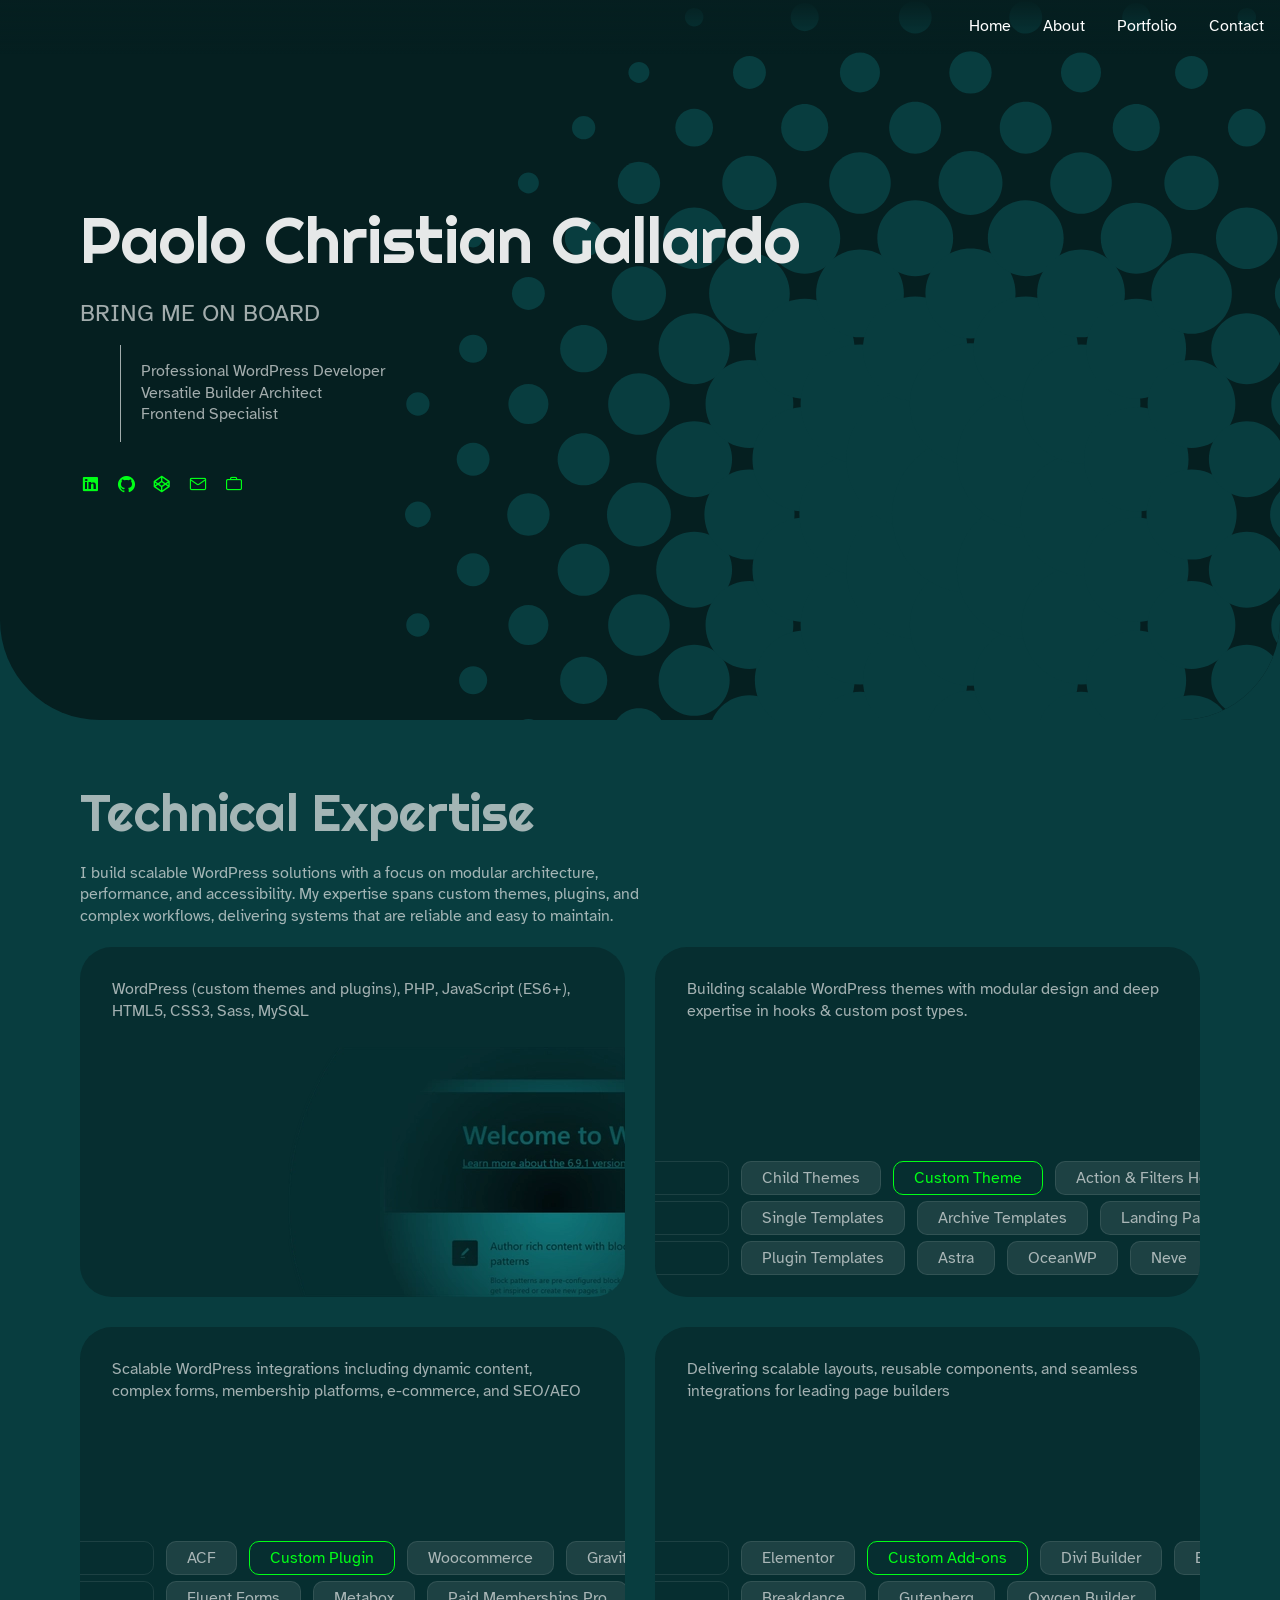
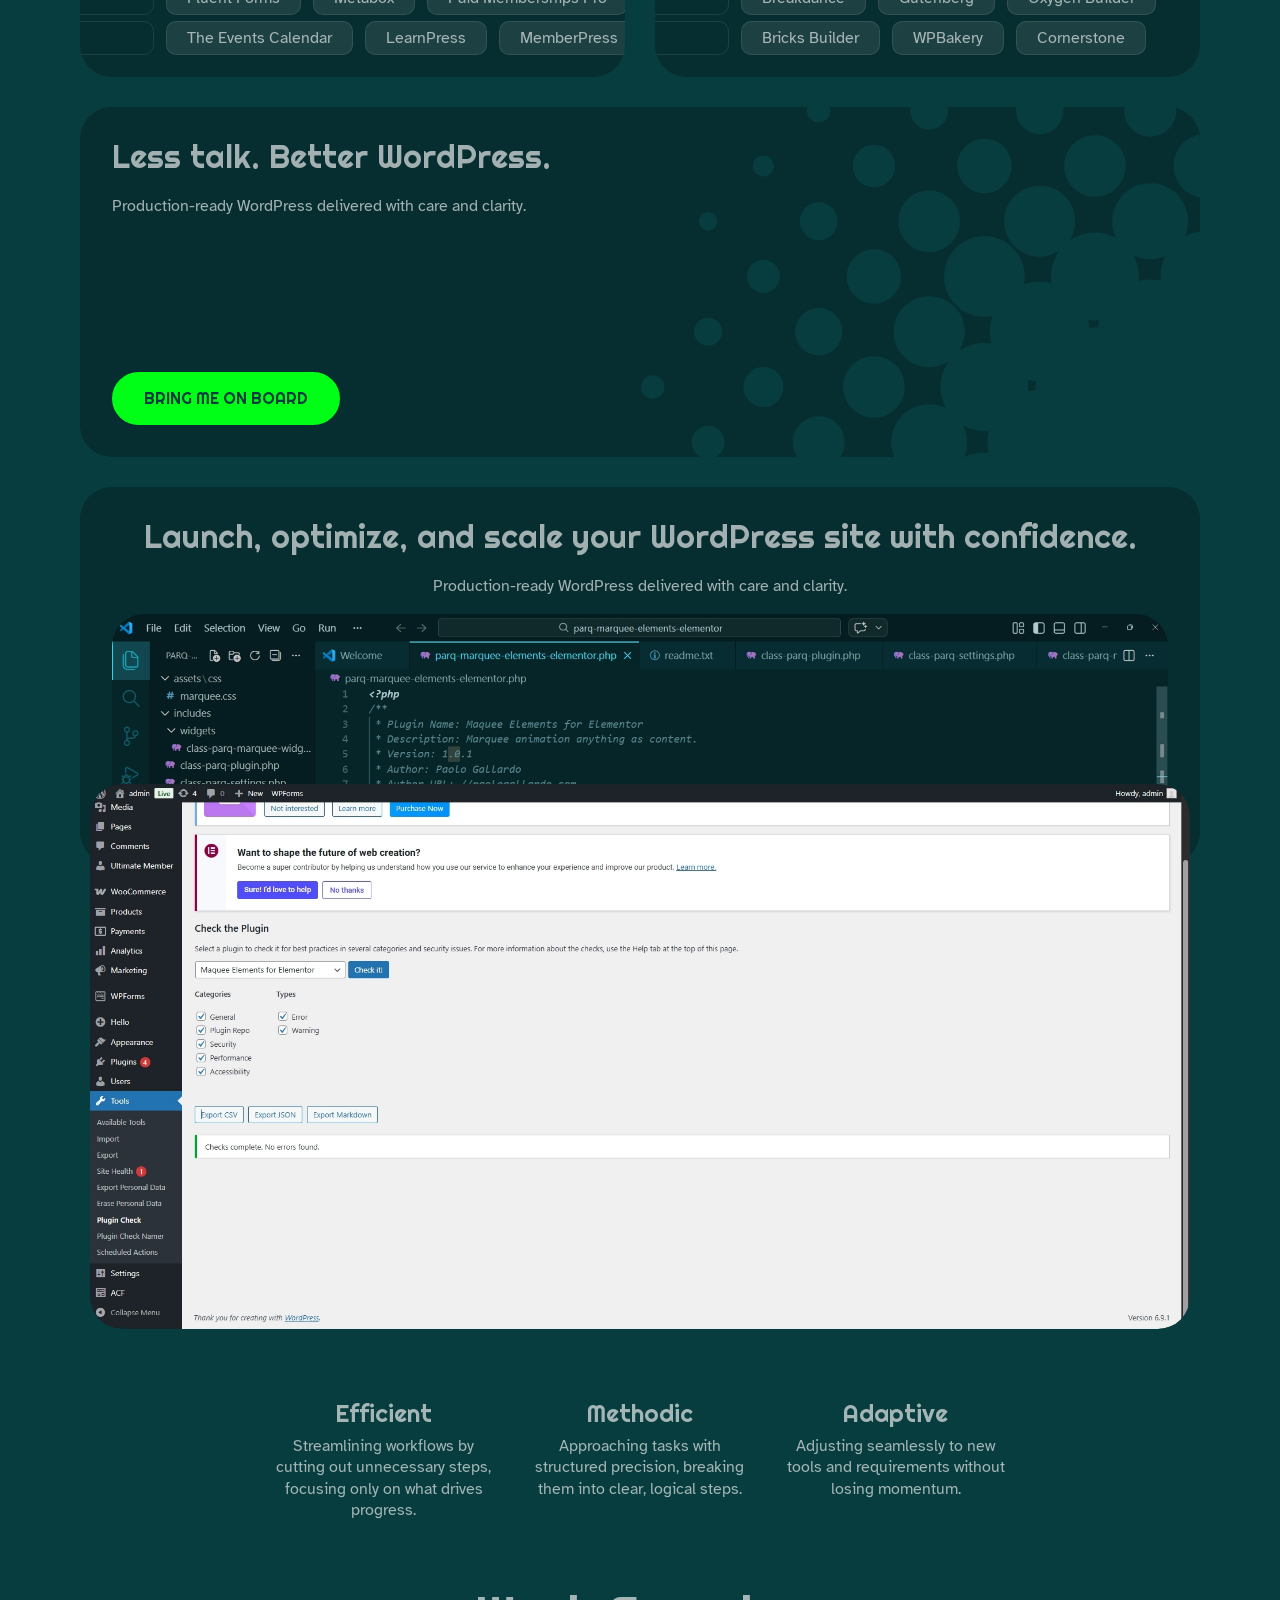
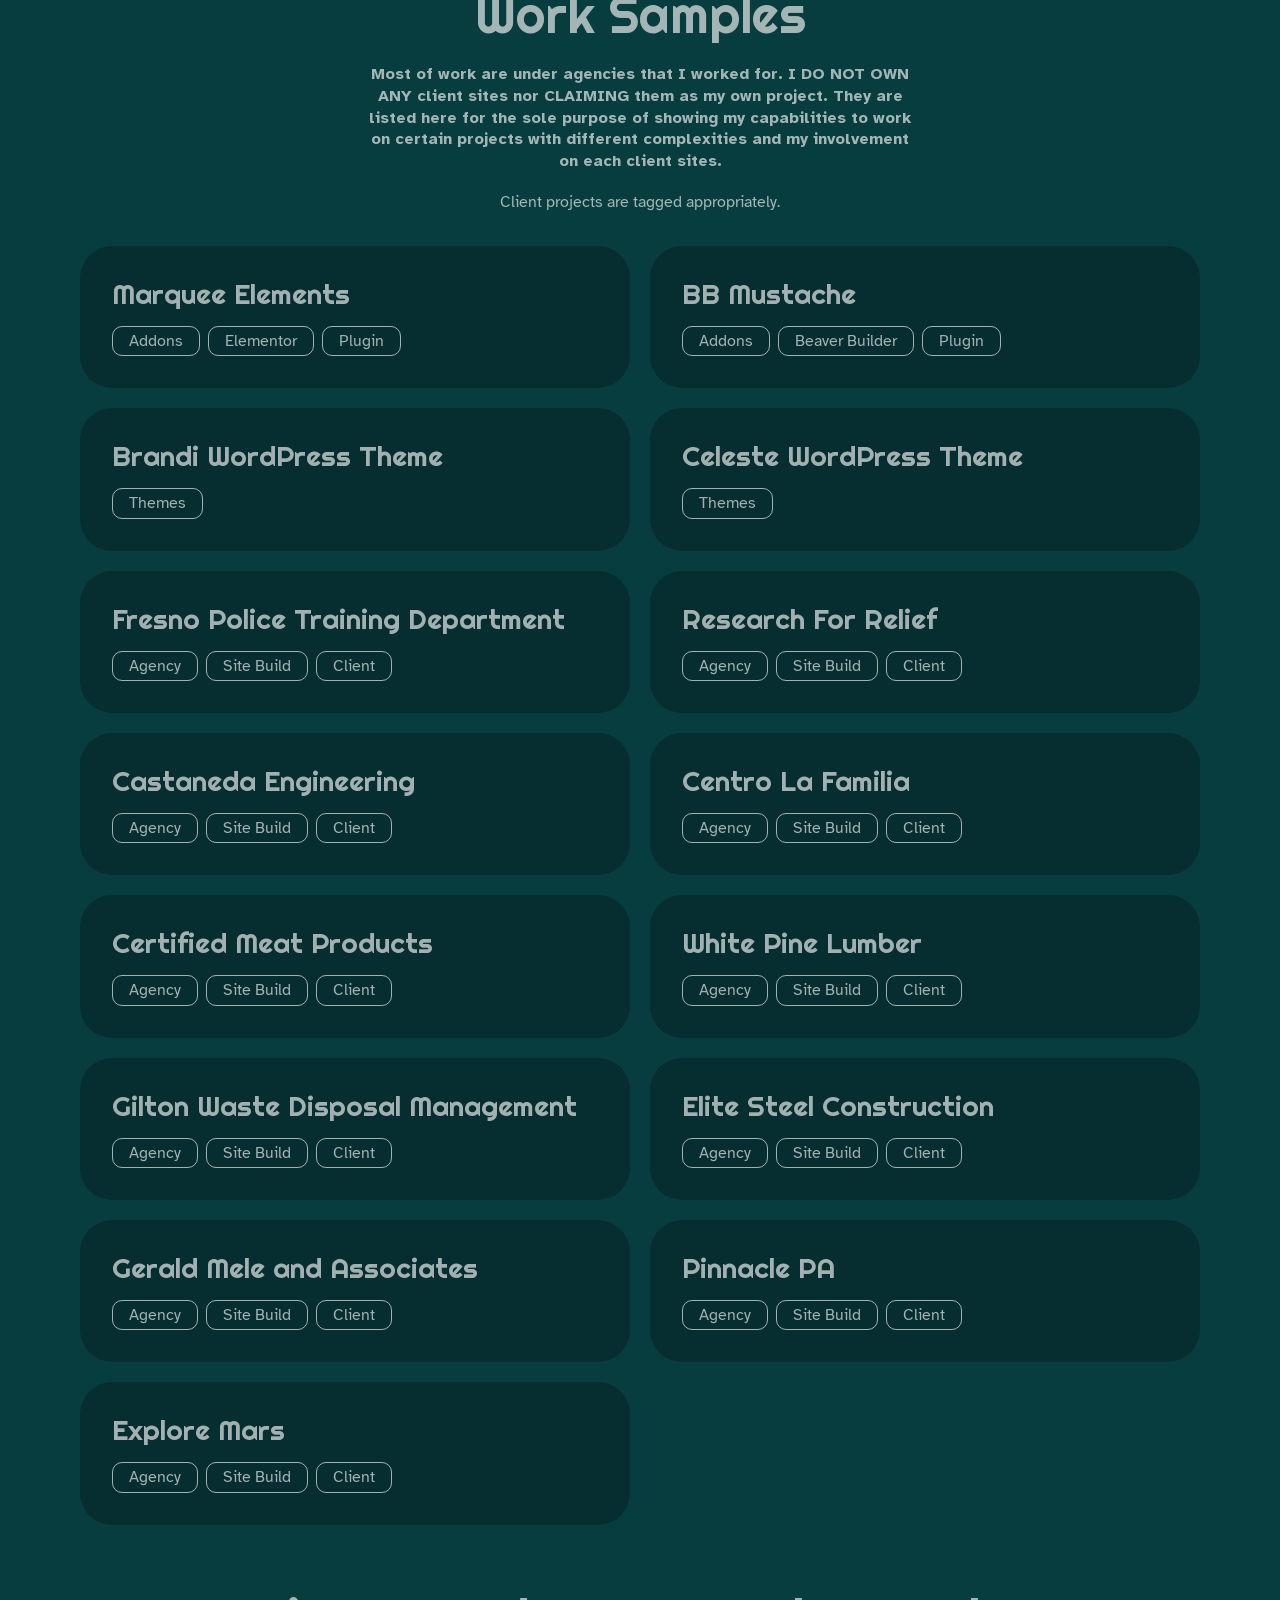
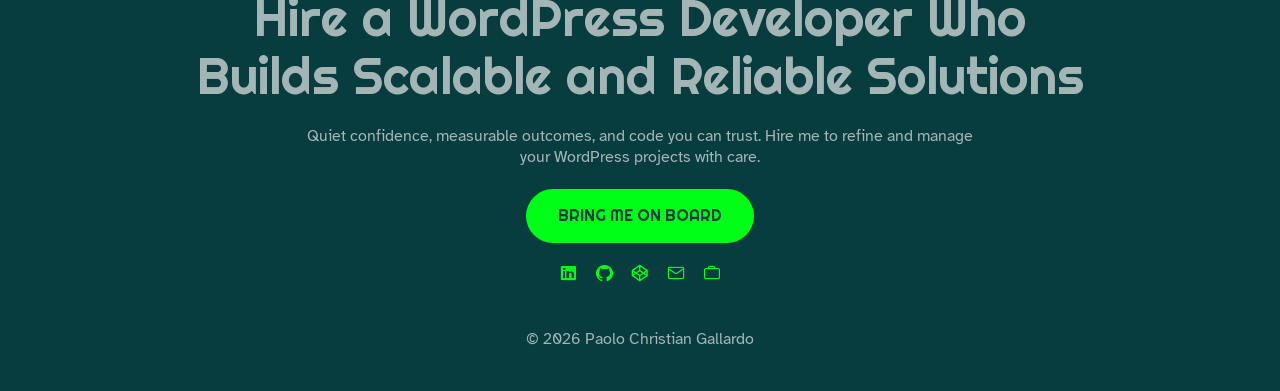
==== commit d0ffe004: "SEO updates and menu" ====
--- a/index.html
+++ b/index.html
@@ -94,4 +94,4 @@
   --ui-warning: var(--ui-color-warning-400);
   --ui-error: var(--ui-color-error-400);
   }
-}</style><style>.social-icons[data-v-65a95f2a]{display:flex;gap:1rem;padding:0}</style><style>.social-icons__item[data-v-830a2376]{list-style:none}.social-icons__link[data-v-830a2376]{align-items:center;display:inline-flex;font-size:1.25rem;justify-content:center;text-decoration:none}.sr-only[data-v-830a2376]{height:1px;margin:-1px;overflow:hidden;padding:0;position:absolute;width:1px;clip:rect(0,0,0,0);border:0;white-space:nowrap}</style><style>.tilt-wrapper[data-v-199f0999]{border-radius:var(--radius-inside);display:inline-block;overflow:hidden;transform-style:preserve-3d}img[data-v-199f0999]{display:block;max-width:100%}</style><style>.sample[data-v-98a1f78b]{transition:background-color var(--transition-duration) var(--transition-timing)}.sample__link[data-v-98a1f78b]{color:inherit;display:flex;flex-direction:column;height:100%;text-decoration:none}.sample[data-v-98a1f78b]:hover{background-color:var(--color-brand-dark)}.title[data-v-98a1f78b]{font-size:1.75rem;margin-bottom:1rem}.categories[data-v-98a1f78b]{display:flex;flex-wrap:wrap;gap:.5rem;margin-block:auto 0}.pill[data-v-98a1f78b]{border:1px solid var(--color-light-70);border-radius:var(--radius-content-inside);display:inline-block;padding:.25rem 1rem .16rem}</style><link rel="stylesheet" href="/_nuxt/entry.B-l0T_Xz.css" crossorigin><link rel="stylesheet" href="/_nuxt/index.BDUDBCdm.css" crossorigin><link rel="preload" as="fetch" crossorigin="anonymous" href="/_payload.json?8bf4cdb5-b223-49b1-a447-1e427ff35860"><link rel="modulepreload" as="script" crossorigin href="/_nuxt/DI7ZBJQk.js"><link rel="modulepreload" as="script" crossorigin href="/_nuxt/DYGjtyK4.js"><script type="module" src="/_nuxt/DI7ZBJQk.js" crossorigin></script><link rel="prefetch" as="image" type="image/svg+xml" href="/_nuxt/6b042d50787d4a81d659.D7JGeKLp.svg"><link rel="prefetch" as="image" type="image/webp" href="/_nuxt/paologallardo-wordpress-expert-dashboard.Bff22_ym.webp"><link rel="prefetch" as="image" type="image/svg+xml" href="/_nuxt/rotating.BEDoqqHq.svg"><link rel="prefetch" as="image" type="image/webp" href="/_nuxt/paologallardo-wordpress-expert-plugin-code.Czu4m8kP.webp"><script id="ld-person" type="application/ld+json" children="{&quot;@context&quot;:&quot;https://schema.org&quot;,&quot;@type&quot;:&quot;Person&quot;,&quot;name&quot;:&quot;Paolo Christian Gallardo&quot;,&quot;url&quot;:&quot;https://payatola2287.github.io/&quot;,&quot;jobTitle&quot;:&quot;Senior WordPress Developer&quot;,&quot;description&quot;:&quot;WordPress developer specializing in custom themes, plugins, api integration, and extensions.&quot;,&quot;sameAs&quot;:[&quot;https://www.linkedin.com/in/paolo-gallardo-1a9b8a1b2/&quot;,&quot;https://www.github.com/payatola2287&quot;,&quot;https://codepen.io/Payatola2287&quot;,&quot;https://v2.onlinejobs.ph/jobseekers/info/239713&quot;]}"></script><script>"use strict";(()=>{const t=window,e=document.documentElement,c=["dark","light"],n=getStorageValue("localStorage","nuxt-color-mode")||"system";let i=n==="system"?u():n;const r=e.getAttribute("data-color-mode-forced");r&&(i=r),l(i),t["__NUXT_COLOR_MODE__"]={preference:n,value:i,getColorScheme:u,addColorScheme:l,removeColorScheme:d};function l(o){const s=""+o+"",a="";e.classList?e.classList.add(s):e.className+=" "+s,a&&e.setAttribute("data-"+a,o)}function d(o){const s=""+o+"",a="";e.classList?e.classList.remove(s):e.className=e.className.replace(new RegExp(s,"g"),""),a&&e.removeAttribute("data-"+a)}function f(o){return t.matchMedia("(prefers-color-scheme"+o+")")}function u(){if(t.matchMedia&&f("").media!=="not all"){for(const o of c)if(f(":"+o).matches)return o}return"light"}})();function getStorageValue(t,e){switch(t){case"localStorage":return window.localStorage.getItem(e);case"sessionStorage":return window.sessionStorage.getItem(e);case"cookie":return getCookie(e);default:return null}}function getCookie(t){const c=("; "+window.document.cookie).split("; "+t+"=");if(c.length===2)return c.pop()?.split(";").shift()}</script></head><body><div id="__nuxt" class="isolate"><div class=""><main class="flex-1 p-6"><!--[--><section class="banner"><h1 class="text-2xl font-semibold mb-4">Paolo Christian Gallardo</h1><span class="phrases">Senior WordPress Developer</span><blockquote><p>Professional WordPress Developer</p><p>Versatile Builder Architect</p><p>Frontend Specialist</p></blockquote><img src="/_nuxt/rotating.BEDoqqHq.svg" class="rotating" alt><ul class="social-icons" data-v-65a95f2a><!--[--><li class="social-icons__item" data-v-830a2376><a href="https://www.linkedin.com/in/paolo-gallardo-1a9b8a1b2/" class="social-icons__link" target="_blank" rel="noopener noreferrer" aria-label="LinkedIn" data-v-830a2376><i class="lni lni-linkedin" aria-hidden="true" data-v-830a2376></i><span class="sr-only" data-v-830a2376>LinkedIn</span></a></li><li class="social-icons__item" data-v-830a2376><a href="https://www.github.com/payatola2287" class="social-icons__link" target="_blank" rel="noopener noreferrer" aria-label="GitHub" data-v-830a2376><i class="lni lni-github" aria-hidden="true" data-v-830a2376></i><span class="sr-only" data-v-830a2376>GitHub</span></a></li><li class="social-icons__item" data-v-830a2376><a href="https://codepen.io/Payatola2287" class="social-icons__link" target="_blank" rel="noopener noreferrer" aria-label="CodePen" data-v-830a2376><i class="lni lni-codepen" aria-hidden="true" data-v-830a2376></i><span class="sr-only" data-v-830a2376>CodePen</span></a></li><li class="social-icons__item" data-v-830a2376><a href="mailto:paolo.j.gallardo+from_gh_page@gmail.com?subject=Inquiry%20from%20Portfolio%20Site" class="social-icons__link" target="_blank" rel="noopener noreferrer" aria-label="Email" data-v-830a2376><i class="lni lni-envelope-1" aria-hidden="true" data-v-830a2376></i><span class="sr-only" data-v-830a2376>Email</span></a></li><li class="social-icons__item" data-v-830a2376><a href="https://v2.onlinejobs.ph/jobseekers/info/239713" class="social-icons__link" target="_blank" rel="noopener noreferrer" aria-label="OnlineJobs.ph" data-v-830a2376><i class="lni lni-briefcase-1" aria-hidden="true" data-v-830a2376></i><span class="sr-only" data-v-830a2376>OnlineJobs.ph</span></a></li><!--]--></ul></section><section class="page-row tech-expertise"><h2 class="row-title">Technical Expertise</h2><p class="lead-intro"> I build scalable WordPress solutions with a focus on modular architecture, performance, and accessibility. My expertise spans custom themes, plugins, and complex workflows, delivering systems that are reliable and easy to maintain. </p><div class="grid expertise-grid"><div class="box expertise wordpress"><p>WordPress (custom themes and plugins), PHP, JavaScript (ES6+), HTML5, CSS3, Sass, MySQL</p></div><div class="box expertise custom-theme js-viewport-trigger"><p>Building scalable WordPress themes with modular design and deep expertise in hooks &amp; custom post types.</p><aside><div class="specifics"><span>Child Themes</span><span class="highlight">Custom Theme</span><span>Action &amp; Filters Hooks</span><span>Template Heirarchy</span></div><div class="specifics"><span>Single Templates</span><span>Archive Templates</span><span>Landing Pages</span></div><div class="specifics"><span>Plugin Templates</span><span>Astra</span><span>OceanWP</span><span>Neve</span><span>GeneratePress</span></div></aside></div><div class="box expertise custom-plugin js-viewport-trigger"><p> Scalable WordPress integrations including dynamic content, complex forms, membership platforms, e-commerce, and SEO/AEO </p><aside><div class="specifics"><span>ACF</span><span class="highlight">Custom Plugin</span><span>Woocommerce</span><span>Gravity Forms</span></div><div class="specifics"><span>Fluent Forms</span><span>Metabox</span><span>Paid Memberships Pro</span></div><div class="specifics"><span>The Events Calendar</span><span>LearnPress</span><span>MemberPress</span></div></aside></div><div class="box expertise add-ons-extensions js-viewport-trigger"><p>Delivering scalable layouts, reusable components, and seamless integrations for leading page builders</p><aside><div class="specifics"><span>Elementor</span><span class="highlight">Custom Add-ons</span><span>Divi Builder</span><span>Beaver Builder</span></div><div class="specifics"><span>Breakdance</span><span>Gutenberg</span><span>Oxygen Builder</span></div><div class="specifics"><span>Bricks Builder</span><span>WPBakery</span><span>Cornerstone</span></div></aside></div><div class="box expertise cta twice attract"><h3>Less talk. Better WordPress.</h3><p>Production-ready WordPress delivered with care and clarity.</p><a href="mailto:paolo.j.gallardo@gmail.com" class="button">Bring me on board</a><img src="/_nuxt/rotating.BEDoqqHq.svg" class="rotating" alt></div><div class="box expertise thrice headline"><h3>Launch, optimize, and scale your WordPress site with confidence.</h3><p>Production-ready WordPress delivered with care and clarity.</p><figure class="tilt"><img src="/_nuxt/paologallardo-wordpress-expert-plugin-code.Czu4m8kP.webp" alt="Marquee Addons Plugin Header Code"></figure></div></div><div class="interface-dashboard"><figure class="tilt"><div class="tilt-wrapper" data-v-199f0999><img src="/paologallardo-plugin-check-passed.webp" alt="Marquee Addons Plugin Checks Passed Interface" data-v-199f0999></div></figure></div><div class="columns js-viewport-trigger"><div class="iconed"><h4> Efficient </h4><p> Streamlining workflows by cutting out unnecessary steps, focusing only on what drives progress. </p></div><div class="iconed"><h4> Methodic </h4><p> Approaching tasks with structured precision, breaking them into clear, logical steps. </p></div><div class="iconed"><h4> Adaptive </h4><p> Adjusting seamlessly to new tools and requirements without losing momentum. </p></div></div><h2 class="row-title text-center">Work Samples</h2><p class="text-center lead-intro center"><strong>Most of work are under agencies that I worked for. I DO NOT OWN ANY client sites nor CLAIMING them as my own project. They are listed here for the sole purpose of showing my capabilities to work on certain projects with different complexities and my involvement on each client sites.</strong></p><p class="text-center">Client projects are tagged appropriately.</p><div class="grid" id="samples"><div class="sample box" data-v-98a1f78b><a href="#" class="sample__link" target="_blank" rel="noopener noreferrer" data-v-98a1f78b><h3 class="title" data-v-98a1f78b>Marquee Elements</h3><div class="categories" data-v-98a1f78b><!--[--><span class="pill" data-v-98a1f78b>Addons</span><span class="pill" data-v-98a1f78b>Elementor</span><span class="pill" data-v-98a1f78b>Plugin</span><!--]--></div></a></div><div class="sample box" data-v-98a1f78b><a href="https://github.com/payatola2287/bbmustache" class="sample__link" target="_blank" rel="noopener noreferrer" data-v-98a1f78b><h3 class="title" data-v-98a1f78b>BB Mustache</h3><div class="categories" data-v-98a1f78b><!--[--><span class="pill" data-v-98a1f78b>Addons</span><span class="pill" data-v-98a1f78b>Beaver Builder</span><span class="pill" data-v-98a1f78b>Plugin</span><!--]--></div></a></div><div class="sample box" data-v-98a1f78b><a href="https://github.com/payatola2287/brandi-wordpress-theme" class="sample__link" target="_blank" rel="noopener noreferrer" data-v-98a1f78b><h3 class="title" data-v-98a1f78b>Brandi WordPress Theme</h3><div class="categories" data-v-98a1f78b><!--[--><span class="pill" data-v-98a1f78b>Themes</span><!--]--></div></a></div><div class="sample box" data-v-98a1f78b><a href="https://github.com/payatola2287/celeste-html-template" class="sample__link" target="_blank" rel="noopener noreferrer" data-v-98a1f78b><h3 class="title" data-v-98a1f78b>Celeste WordPress Theme</h3><div class="categories" data-v-98a1f78b><!--[--><span class="pill" data-v-98a1f78b>Themes</span><!--]--></div></a></div><div class="sample box" data-v-98a1f78b><a href="https://www.fresnopolice.net/" class="sample__link" target="_blank" rel="noopener noreferrer" data-v-98a1f78b><h3 class="title" data-v-98a1f78b>Fresno Police Training Department</h3><div class="categories" data-v-98a1f78b><!--[--><span class="pill" data-v-98a1f78b>Agency</span><span class="pill" data-v-98a1f78b>Site Build</span><span class="pill" data-v-98a1f78b>Client</span><!--]--></div></a></div><div class="sample box" data-v-98a1f78b><a href="https://researchforrelief.com/" class="sample__link" target="_blank" rel="noopener noreferrer" data-v-98a1f78b><h3 class="title" data-v-98a1f78b>Research For Relief</h3><div class="categories" data-v-98a1f78b><!--[--><span class="pill" data-v-98a1f78b>Agency</span><span class="pill" data-v-98a1f78b>Site Build</span><span class="pill" data-v-98a1f78b>Client</span><!--]--></div></a></div><div class="sample box" data-v-98a1f78b><a href="https://www.castaneda.engineering/" class="sample__link" target="_blank" rel="noopener noreferrer" data-v-98a1f78b><h3 class="title" data-v-98a1f78b>Castaneda Engineering</h3><div class="categories" data-v-98a1f78b><!--[--><span class="pill" data-v-98a1f78b>Agency</span><span class="pill" data-v-98a1f78b>Site Build</span><span class="pill" data-v-98a1f78b>Client</span><!--]--></div></a></div><div class="sample box" data-v-98a1f78b><a href="https://www.centrolafamilia.org/" class="sample__link" target="_blank" rel="noopener noreferrer" data-v-98a1f78b><h3 class="title" data-v-98a1f78b>Centro La Familia</h3><div class="categories" data-v-98a1f78b><!--[--><span class="pill" data-v-98a1f78b>Agency</span><span class="pill" data-v-98a1f78b>Site Build</span><span class="pill" data-v-98a1f78b>Client</span><!--]--></div></a></div><div class="sample box" data-v-98a1f78b><a href="https://certifiedmeatproducts.com/" class="sample__link" target="_blank" rel="noopener noreferrer" data-v-98a1f78b><h3 class="title" data-v-98a1f78b>Certified Meat Products</h3><div class="categories" data-v-98a1f78b><!--[--><span class="pill" data-v-98a1f78b>Agency</span><span class="pill" data-v-98a1f78b>Site Build</span><span class="pill" data-v-98a1f78b>Client</span><!--]--></div></a></div><div class="sample box" data-v-98a1f78b><a href="https://wplfresno.com/" class="sample__link" target="_blank" rel="noopener noreferrer" data-v-98a1f78b><h3 class="title" data-v-98a1f78b>White Pine Lumber</h3><div class="categories" data-v-98a1f78b><!--[--><span class="pill" data-v-98a1f78b>Agency</span><span class="pill" data-v-98a1f78b>Site Build</span><span class="pill" data-v-98a1f78b>Client</span><!--]--></div></a></div><div class="sample box" data-v-98a1f78b><a href="https://www.gilton.com/" class="sample__link" target="_blank" rel="noopener noreferrer" data-v-98a1f78b><h3 class="title" data-v-98a1f78b>Gilton Waste Disposal Management</h3><div class="categories" data-v-98a1f78b><!--[--><span class="pill" data-v-98a1f78b>Agency</span><span class="pill" data-v-98a1f78b>Site Build</span><span class="pill" data-v-98a1f78b>Client</span><!--]--></div></a></div><div class="sample box" data-v-98a1f78b><a href="https://www.elitesteelllc.com/" class="sample__link" target="_blank" rel="noopener noreferrer" data-v-98a1f78b><h3 class="title" data-v-98a1f78b>Elite Steel Construction</h3><div class="categories" data-v-98a1f78b><!--[--><span class="pill" data-v-98a1f78b>Agency</span><span class="pill" data-v-98a1f78b>Site Build</span><span class="pill" data-v-98a1f78b>Client</span><!--]--></div></a></div><div class="sample box" data-v-98a1f78b><a href="https://www.gmaengineering.com/" class="sample__link" target="_blank" rel="noopener noreferrer" data-v-98a1f78b><h3 class="title" data-v-98a1f78b>Gerald Mele and Associates</h3><div class="categories" data-v-98a1f78b><!--[--><span class="pill" data-v-98a1f78b>Agency</span><span class="pill" data-v-98a1f78b>Site Build</span><span class="pill" data-v-98a1f78b>Client</span><!--]--></div></a></div><div class="sample box" data-v-98a1f78b><a href="https://pinnaclepa.com/" class="sample__link" target="_blank" rel="noopener noreferrer" data-v-98a1f78b><h3 class="title" data-v-98a1f78b>Pinnacle PA</h3><div class="categories" data-v-98a1f78b><!--[--><span class="pill" data-v-98a1f78b>Agency</span><span class="pill" data-v-98a1f78b>Site Build</span><span class="pill" data-v-98a1f78b>Client</span><!--]--></div></a></div><div class="sample box" data-v-98a1f78b><a href="https://exploremars.org/" class="sample__link" target="_blank" rel="noopener noreferrer" data-v-98a1f78b><h3 class="title" data-v-98a1f78b>Explore Mars</h3><div class="categories" data-v-98a1f78b><!--[--><span class="pill" data-v-98a1f78b>Agency</span><span class="pill" data-v-98a1f78b>Site Build</span><span class="pill" data-v-98a1f78b>Client</span><!--]--></div></a></div></div></section><!--]--></main><footer class="text-center"><div class="cta"><h2>Hire a WordPress Developer Who Builds Scalable and Reliable Solutions</h2><p>Quiet confidence, measurable outcomes, and code you can trust. Hire me to refine and manage your WordPress projects with care.</p><a href="mailto:paolo.j.gallardo@gmail.com?subject=Inquiry%20from%20Portfolio%20Site" class="button">Bring me on board</a></div><ul class="social-icons" data-v-65a95f2a><!--[--><li class="social-icons__item" data-v-830a2376><a href="https://www.linkedin.com/in/paolo-gallardo-1a9b8a1b2/" class="social-icons__link" target="_blank" rel="noopener noreferrer" aria-label="LinkedIn" data-v-830a2376><i class="lni lni-linkedin" aria-hidden="true" data-v-830a2376></i><span class="sr-only" data-v-830a2376>LinkedIn</span></a></li><li class="social-icons__item" data-v-830a2376><a href="https://www.github.com/payatola2287" class="social-icons__link" target="_blank" rel="noopener noreferrer" aria-label="GitHub" data-v-830a2376><i class="lni lni-github" aria-hidden="true" data-v-830a2376></i><span class="sr-only" data-v-830a2376>GitHub</span></a></li><li class="social-icons__item" data-v-830a2376><a href="https://codepen.io/Payatola2287" class="social-icons__link" target="_blank" rel="noopener noreferrer" aria-label="CodePen" data-v-830a2376><i class="lni lni-codepen" aria-hidden="true" data-v-830a2376></i><span class="sr-only" data-v-830a2376>CodePen</span></a></li><li class="social-icons__item" data-v-830a2376><a href="mailto:paolo.j.gallardo+from_gh_page@gmail.com?subject=Inquiry%20from%20Portfolio%20Site" class="social-icons__link" target="_blank" rel="noopener noreferrer" aria-label="Email" data-v-830a2376><i class="lni lni-envelope-1" aria-hidden="true" data-v-830a2376></i><span class="sr-only" data-v-830a2376>Email</span></a></li><li class="social-icons__item" data-v-830a2376><a href="https://v2.onlinejobs.ph/jobseekers/info/239713" class="social-icons__link" target="_blank" rel="noopener noreferrer" aria-label="OnlineJobs.ph" data-v-830a2376><i class="lni lni-briefcase-1" aria-hidden="true" data-v-830a2376></i><span class="sr-only" data-v-830a2376>OnlineJobs.ph</span></a></li><!--]--></ul><p class="colophon">© <span>2026</span> Paolo Christian Gallardo</p></footer></div></div><div id="teleports"></div><script>window.__NUXT__={};window.__NUXT__.config={public:{"nuxt-scripts":{version:"",defaultScriptOptions:{trigger:"onNuxtReady"}}},app:{baseURL:"/",buildId:"8bf4cdb5-b223-49b1-a447-1e427ff35860",buildAssetsDir:"/_nuxt/",cdnURL:""}}</script><script type="application/json" data-nuxt-data="nuxt-app" data-ssr="true" id="__NUXT_DATA__" data-src="/_payload.json?8bf4cdb5-b223-49b1-a447-1e427ff35860">[{"state":1,"once":7,"_errors":8,"serverRendered":5,"path":10,"prerenderedAt":11},["Reactive",2],{"$scolor-mode":3},{"preference":4,"value":4,"unknown":5,"forced":6},"system",true,false,["Set"],["ShallowReactive",9],{},"/",1772531566774]</script></body></html>+}</style><title>Paolo Christian Gallardo - Senior WordPress Developer</title><style>.nav-container[data-v-82549135]{align-items:center;color:#fff;display:flex;justify-content:flex-end;padding:1rem;position:fixed;top:0;width:100%;z-index:30}.logo a[data-v-82549135]{color:#fff;font-size:1.5rem;font-weight:700;text-decoration:none}.menu-toggle[data-v-82549135]{background:none;border:none;color:#fff;cursor:pointer;font-size:2rem}.nav-menu[data-v-82549135]{align-items:center;background:var(--color-brand-dark);display:flex;flex-direction:column;height:100vh;justify-content:center;left:0;position:fixed;top:0;transform:translate(-100%);transition:transform .3s ease-in-out;width:100%}.nav-menu.open[data-v-82549135]{transform:translate(0)}.nav-menu ul[data-v-82549135]{display:flex;flex-direction:column;gap:1.5rem;list-style:none;margin:0;padding:0;text-align:center}.nav-menu li a[data-v-82549135]{color:#fff;font-size:2.125rem;text-align:center;text-decoration:none}.social-icons[data-v-82549135]{display:flex;flex-direction:row;gap:1rem;margin-top:2rem}.social-icons a[data-v-82549135]{color:#fff;text-decoration:none}@media(min-width:1024px){.nav-container[data-v-82549135]{background:linear-gradient(to bottom,var(--color-brand-dark),transparent)}.nav-menu[data-v-82549135]{align-items:center;background:transparent;display:flex;flex-direction:row;height:auto;justify-content:flex-end;position:static;transform:none;transition:none;width:auto}.nav-menu ul[data-v-82549135]{flex-direction:row;gap:2rem}.nav-menu li a[data-v-82549135]{font-size:1rem}.social-icons[data-v-82549135]{display:none;margin-top:0}}</style><style>.menu-toggle[data-v-fdbba8e6]{background:none;border:none;cursor:pointer;display:block;height:22px;padding:0;position:relative;width:40px;z-index:301}.menu-toggle span[data-v-fdbba8e6]{background:#fff;border-radius:2px;display:block;height:3px;opacity:1;position:absolute;transform-origin:center;transition:all .3s ease;width:100%}.menu-toggle span[data-v-fdbba8e6]:first-child{top:0}.menu-toggle span[data-v-fdbba8e6]:nth-child(2),.menu-toggle span[data-v-fdbba8e6]:nth-child(3){top:50%;transform:translateY(-50%)}.menu-toggle span[data-v-fdbba8e6]:nth-child(4){top:100%;transform:translateY(-100%)}.menu-toggle span.open[data-v-fdbba8e6]:first-child,.menu-toggle span.open[data-v-fdbba8e6]:nth-child(4){opacity:0}.menu-toggle span.open[data-v-fdbba8e6]:nth-child(2){transform:rotate(45deg) translateY(-51%)}.menu-toggle span.open[data-v-fdbba8e6]:nth-child(3){transform:rotate(-45deg) translateY(-51%)}@media(min-width:1024px){.menu-toggle[data-v-fdbba8e6]{display:none}}</style><style>.social-icons[data-v-65a95f2a]{display:flex;gap:1rem;padding:0}</style><style>.social-icons__item[data-v-830a2376]{list-style:none}.social-icons__link[data-v-830a2376]{align-items:center;display:inline-flex;font-size:1.25rem;justify-content:center;text-decoration:none}.sr-only[data-v-830a2376]{height:1px;margin:-1px;overflow:hidden;padding:0;position:absolute;width:1px;clip:rect(0,0,0,0);border:0;white-space:nowrap}</style><style>.tilt-wrapper[data-v-5d7ba188]{border-radius:var(--radius-inside);display:inline-block;overflow:hidden;transform-style:preserve-3d}img[data-v-5d7ba188]{display:block;max-width:100%}</style><style>.sample[data-v-98a1f78b]{transition:background-color var(--transition-duration) var(--transition-timing)}.sample__link[data-v-98a1f78b]{color:inherit;display:flex;flex-direction:column;height:100%;text-decoration:none}.sample[data-v-98a1f78b]:hover{background-color:var(--color-brand-dark)}.title[data-v-98a1f78b]{font-size:1.75rem;margin-bottom:1rem}.categories[data-v-98a1f78b]{display:flex;flex-wrap:wrap;gap:.5rem;margin-block:auto 0}.pill[data-v-98a1f78b]{border:1px solid var(--color-light-70);border-radius:var(--radius-content-inside);display:inline-block;padding:.25rem 1rem .16rem}</style><link rel="stylesheet" href="/_nuxt/entry.AqsYk_lr.css" crossorigin><link rel="stylesheet" href="/_nuxt/index.D-Pskid6.css" crossorigin><link rel="preload" as="fetch" crossorigin="anonymous" href="/_payload.json?d2c80aed-3d33-4c76-8a3b-f1a29ae58aaf"><link rel="modulepreload" as="script" crossorigin href="/_nuxt/BYtv8o4U.js"><link rel="modulepreload" as="script" crossorigin href="/_nuxt/CsEnd1M2.js"><script type="module" src="/_nuxt/BYtv8o4U.js" crossorigin></script><link rel="prefetch" as="image" type="image/svg+xml" href="/_nuxt/6b042d50787d4a81d659.D7JGeKLp.svg"><link rel="prefetch" as="image" type="image/webp" href="/_nuxt/paologallardo-wordpress-expert-dashboard.Bff22_ym.webp"><link rel="prefetch" as="image" type="image/svg+xml" href="/_nuxt/rotating.BEDoqqHq.svg"><link rel="prefetch" as="image" type="image/webp" href="/_nuxt/paologallardo-wordpress-expert-plugin-code.Czu4m8kP.webp"><meta name="description" content="Experienced WordPress developer specializing in custom themes, plugins, and API integrations. I build scalable, reliable solutions with a focus on performance and maintainability."><script id="ld-person" type="application/ld+json" children="{&quot;@context&quot;:&quot;https://schema.org&quot;,&quot;@type&quot;:&quot;Person&quot;,&quot;name&quot;:&quot;Paolo Christian Gallardo&quot;,&quot;url&quot;:&quot;https://payatola2287.github.io/&quot;,&quot;jobTitle&quot;:&quot;Senior WordPress Developer&quot;,&quot;description&quot;:&quot;WordPress developer specializing in custom themes, plugins, api integration, and extensions.&quot;,&quot;sameAs&quot;:[&quot;https://www.linkedin.com/in/paolo-gallardo-1a9b8a1b2/&quot;,&quot;https://www.github.com/payatola2287&quot;,&quot;https://codepen.io/Payatola2287&quot;,&quot;https://v2.onlinejobs.ph/jobseekers/info/239713&quot;]}"></script><script>"use strict";(()=>{const t=window,e=document.documentElement,c=["dark","light"],n=getStorageValue("localStorage","nuxt-color-mode")||"system";let i=n==="system"?u():n;const r=e.getAttribute("data-color-mode-forced");r&&(i=r),l(i),t["__NUXT_COLOR_MODE__"]={preference:n,value:i,getColorScheme:u,addColorScheme:l,removeColorScheme:d};function l(o){const s=""+o+"",a="";e.classList?e.classList.add(s):e.className+=" "+s,a&&e.setAttribute("data-"+a,o)}function d(o){const s=""+o+"",a="";e.classList?e.classList.remove(s):e.className=e.className.replace(new RegExp(s,"g"),""),a&&e.removeAttribute("data-"+a)}function f(o){return t.matchMedia("(prefers-color-scheme"+o+")")}function u(){if(t.matchMedia&&f("").media!=="not all"){for(const o of c)if(f(":"+o).matches)return o}return"light"}})();function getStorageValue(t,e){switch(t){case"localStorage":return window.localStorage.getItem(e);case"sessionStorage":return window.sessionStorage.getItem(e);case"cookie":return getCookie(e);default:return null}}function getCookie(t){const c=("; "+window.document.cookie).split("; "+t+"=");if(c.length===2)return c.pop()?.split(";").shift()}</script></head><body><div id="__nuxt" class="isolate"><div class=""><header><div class="nav-container" data-v-82549135><button class="menu-toggle" aria-label="Toggle navigation menu" data-v-82549135 data-v-fdbba8e6><span class="" data-v-fdbba8e6></span><span class="" data-v-fdbba8e6></span><span class="" data-v-fdbba8e6></span><span class="" data-v-fdbba8e6></span></button><nav id="primary-navigation" aria-label="Main navigation" class="nav-menu" data-v-82549135><ul data-v-82549135><li data-v-82549135><a aria-current="page" href="/" class="router-link-active router-link-exact-active" title="Go to Home" data-v-82549135>Home</a></li><li data-v-82549135><a href="#technical-expertise" title="Learn more About Us" data-v-82549135>About</a></li><li data-v-82549135><a href="#portfolio" title="View my Portfolio" data-v-82549135>Portfolio</a></li><li data-v-82549135><a href="#contact" title="Contact me" data-v-82549135>Contact</a></li></ul><div class="social-icons" aria-label="Social media links" data-v-82549135><a href="https://twitter.com" title="Follow us on Twitter" data-v-82549135>Twitter</a><a href="https://facebook.com" title="Follow us on Facebook" data-v-82549135>Facebook</a><a href="https://instagram.com" title="Follow us on Instagram" data-v-82549135>Instagram</a></div></nav></div></header><main class="flex-1 p-6"><!--[--><section class="banner" id=""><h1 class="text-2xl font-semibold mb-4">Paolo Christian Gallardo</h1><span class="phrases">Senior WordPress Developer</span><blockquote><p>Professional WordPress Developer</p><p>Versatile Builder Architect</p><p>Frontend Specialist</p></blockquote><img src="/_nuxt/rotating.BEDoqqHq.svg" class="rotating" alt><ul class="social-icons" data-v-65a95f2a><!--[--><li class="social-icons__item" data-v-830a2376><a href="https://www.linkedin.com/in/paolo-gallardo-1a9b8a1b2/" class="social-icons__link" target="_blank" rel="noopener noreferrer" aria-label="LinkedIn" data-v-830a2376><i class="lni lni-linkedin" aria-hidden="true" data-v-830a2376></i><span class="sr-only" data-v-830a2376>LinkedIn</span></a></li><li class="social-icons__item" data-v-830a2376><a href="https://www.github.com/payatola2287" class="social-icons__link" target="_blank" rel="noopener noreferrer" aria-label="GitHub" data-v-830a2376><i class="lni lni-github" aria-hidden="true" data-v-830a2376></i><span class="sr-only" data-v-830a2376>GitHub</span></a></li><li class="social-icons__item" data-v-830a2376><a href="https://codepen.io/Payatola2287" class="social-icons__link" target="_blank" rel="noopener noreferrer" aria-label="CodePen" data-v-830a2376><i class="lni lni-codepen" aria-hidden="true" data-v-830a2376></i><span class="sr-only" data-v-830a2376>CodePen</span></a></li><li class="social-icons__item" data-v-830a2376><a href="mailto:paolo.j.gallardo+from_gh_page@gmail.com?subject=Inquiry%20from%20Portfolio%20Site" class="social-icons__link" target="_blank" rel="noopener noreferrer" aria-label="Email" data-v-830a2376><i class="lni lni-envelope-1" aria-hidden="true" data-v-830a2376></i><span class="sr-only" data-v-830a2376>Email</span></a></li><li class="social-icons__item" data-v-830a2376><a href="https://v2.onlinejobs.ph/jobseekers/info/239713" class="social-icons__link" target="_blank" rel="noopener noreferrer" aria-label="OnlineJobs.ph" data-v-830a2376><i class="lni lni-briefcase-1" aria-hidden="true" data-v-830a2376></i><span class="sr-only" data-v-830a2376>OnlineJobs.ph</span></a></li><!--]--></ul></section><section class="page-row tech-expertise" id="technical-expertise"><h2 class="row-title">Technical Expertise</h2><p class="lead-intro"> I build scalable WordPress solutions with a focus on modular architecture, performance, and accessibility. My expertise spans custom themes, plugins, and complex workflows, delivering systems that are reliable and easy to maintain. </p><div class="grid expertise-grid"><div class="box expertise wordpress"><p>WordPress (custom themes and plugins), PHP, JavaScript (ES6+), HTML5, CSS3, Sass, MySQL</p></div><div class="box expertise custom-theme js-viewport-trigger"><p>Building scalable WordPress themes with modular design and deep expertise in hooks &amp; custom post types.</p><aside><div class="specifics"><span>Child Themes</span><span class="highlight">Custom Theme</span><span>Action &amp; Filters Hooks</span><span>Template Heirarchy</span></div><div class="specifics"><span>Single Templates</span><span>Archive Templates</span><span>Landing Pages</span></div><div class="specifics"><span>Plugin Templates</span><span>Astra</span><span>OceanWP</span><span>Neve</span><span>GeneratePress</span></div></aside></div><div class="box expertise custom-plugin js-viewport-trigger"><p> Scalable WordPress integrations including dynamic content, complex forms, membership platforms, e-commerce, and SEO/AEO </p><aside><div class="specifics"><span>ACF</span><span class="highlight">Custom Plugin</span><span>Woocommerce</span><span>Gravity Forms</span></div><div class="specifics"><span>Fluent Forms</span><span>Metabox</span><span>Paid Memberships Pro</span></div><div class="specifics"><span>The Events Calendar</span><span>LearnPress</span><span>MemberPress</span></div></aside></div><div class="box expertise add-ons-extensions js-viewport-trigger"><p>Delivering scalable layouts, reusable components, and seamless integrations for leading page builders</p><aside><div class="specifics"><span>Elementor</span><span class="highlight">Custom Add-ons</span><span>Divi Builder</span><span>Beaver Builder</span></div><div class="specifics"><span>Breakdance</span><span>Gutenberg</span><span>Oxygen Builder</span></div><div class="specifics"><span>Bricks Builder</span><span>WPBakery</span><span>Cornerstone</span></div></aside></div><div class="box expertise cta twice attract"><h3>Less talk. Better WordPress.</h3><p>Production-ready WordPress delivered with care and clarity.</p><a href="mailto:paolo.j.gallardo@gmail.com" class="button">Bring me on board</a><img src="/_nuxt/rotating.BEDoqqHq.svg" class="rotating" alt></div><div class="box expertise thrice headline"><h3>Launch, optimize, and scale your WordPress site with confidence.</h3><p>Production-ready WordPress delivered with care and clarity.</p><figure class="tilt"><img src="/_nuxt/paologallardo-wordpress-expert-plugin-code.Czu4m8kP.webp" alt="Marquee Addons Plugin Header Code"></figure></div></div><div class="interface-dashboard"><figure class="tilt"><div class="tilt-wrapper" data-v-5d7ba188><img src="/paologallardo-plugin-check-passed.webp" alt="Marquee Addons Plugin Checks Passed Interface" data-v-5d7ba188></div></figure></div><div class="columns js-viewport-trigger"><div class="iconed"><h4> Efficient </h4><p> Streamlining workflows by cutting out unnecessary steps, focusing only on what drives progress. </p></div><div class="iconed"><h4> Methodic </h4><p> Approaching tasks with structured precision, breaking them into clear, logical steps. </p></div><div class="iconed"><h4> Adaptive </h4><p> Adjusting seamlessly to new tools and requirements without losing momentum. </p></div></div><h2 class="row-title text-center" id="portfolio">Work Samples</h2><p class="text-center lead-intro center"><strong>Most of work are under agencies that I worked for. I DO NOT OWN ANY client sites nor CLAIMING them as my own project. They are listed here for the sole purpose of showing my capabilities to work on certain projects with different complexities and my involvement on each client sites.</strong></p><p class="text-center">Client projects are tagged appropriately.</p><div class="grid" id="samples"><div class="sample box" data-v-98a1f78b><a href="#" class="sample__link" target="_blank" rel="noopener noreferrer" data-v-98a1f78b><h3 class="title" data-v-98a1f78b>Marquee Elements</h3><div class="categories" data-v-98a1f78b><!--[--><span class="pill" data-v-98a1f78b>Addons</span><span class="pill" data-v-98a1f78b>Elementor</span><span class="pill" data-v-98a1f78b>Plugin</span><!--]--></div></a></div><div class="sample box" data-v-98a1f78b><a href="https://github.com/payatola2287/bbmustache" class="sample__link" target="_blank" rel="noopener noreferrer" data-v-98a1f78b><h3 class="title" data-v-98a1f78b>BB Mustache</h3><div class="categories" data-v-98a1f78b><!--[--><span class="pill" data-v-98a1f78b>Addons</span><span class="pill" data-v-98a1f78b>Beaver Builder</span><span class="pill" data-v-98a1f78b>Plugin</span><!--]--></div></a></div><div class="sample box" data-v-98a1f78b><a href="https://github.com/payatola2287/brandi-wordpress-theme" class="sample__link" target="_blank" rel="noopener noreferrer" data-v-98a1f78b><h3 class="title" data-v-98a1f78b>Brandi WordPress Theme</h3><div class="categories" data-v-98a1f78b><!--[--><span class="pill" data-v-98a1f78b>Themes</span><!--]--></div></a></div><div class="sample box" data-v-98a1f78b><a href="https://github.com/payatola2287/celeste-html-template" class="sample__link" target="_blank" rel="noopener noreferrer" data-v-98a1f78b><h3 class="title" data-v-98a1f78b>Celeste WordPress Theme</h3><div class="categories" data-v-98a1f78b><!--[--><span class="pill" data-v-98a1f78b>Themes</span><!--]--></div></a></div><div class="sample box" data-v-98a1f78b><a href="https://www.fresnopolice.net/" class="sample__link" target="_blank" rel="noopener noreferrer" data-v-98a1f78b><h3 class="title" data-v-98a1f78b>Fresno Police Training Department</h3><div class="categories" data-v-98a1f78b><!--[--><span class="pill" data-v-98a1f78b>Agency</span><span class="pill" data-v-98a1f78b>Site Build</span><span class="pill" data-v-98a1f78b>Client</span><!--]--></div></a></div><div class="sample box" data-v-98a1f78b><a href="https://researchforrelief.com/" class="sample__link" target="_blank" rel="noopener noreferrer" data-v-98a1f78b><h3 class="title" data-v-98a1f78b>Research For Relief</h3><div class="categories" data-v-98a1f78b><!--[--><span class="pill" data-v-98a1f78b>Agency</span><span class="pill" data-v-98a1f78b>Site Build</span><span class="pill" data-v-98a1f78b>Client</span><!--]--></div></a></div><div class="sample box" data-v-98a1f78b><a href="https://www.castaneda.engineering/" class="sample__link" target="_blank" rel="noopener noreferrer" data-v-98a1f78b><h3 class="title" data-v-98a1f78b>Castaneda Engineering</h3><div class="categories" data-v-98a1f78b><!--[--><span class="pill" data-v-98a1f78b>Agency</span><span class="pill" data-v-98a1f78b>Site Build</span><span class="pill" data-v-98a1f78b>Client</span><!--]--></div></a></div><div class="sample box" data-v-98a1f78b><a href="https://www.centrolafamilia.org/" class="sample__link" target="_blank" rel="noopener noreferrer" data-v-98a1f78b><h3 class="title" data-v-98a1f78b>Centro La Familia</h3><div class="categories" data-v-98a1f78b><!--[--><span class="pill" data-v-98a1f78b>Agency</span><span class="pill" data-v-98a1f78b>Site Build</span><span class="pill" data-v-98a1f78b>Client</span><!--]--></div></a></div><div class="sample box" data-v-98a1f78b><a href="https://certifiedmeatproducts.com/" class="sample__link" target="_blank" rel="noopener noreferrer" data-v-98a1f78b><h3 class="title" data-v-98a1f78b>Certified Meat Products</h3><div class="categories" data-v-98a1f78b><!--[--><span class="pill" data-v-98a1f78b>Agency</span><span class="pill" data-v-98a1f78b>Site Build</span><span class="pill" data-v-98a1f78b>Client</span><!--]--></div></a></div><div class="sample box" data-v-98a1f78b><a href="https://wplfresno.com/" class="sample__link" target="_blank" rel="noopener noreferrer" data-v-98a1f78b><h3 class="title" data-v-98a1f78b>White Pine Lumber</h3><div class="categories" data-v-98a1f78b><!--[--><span class="pill" data-v-98a1f78b>Agency</span><span class="pill" data-v-98a1f78b>Site Build</span><span class="pill" data-v-98a1f78b>Client</span><!--]--></div></a></div><div class="sample box" data-v-98a1f78b><a href="https://www.gilton.com/" class="sample__link" target="_blank" rel="noopener noreferrer" data-v-98a1f78b><h3 class="title" data-v-98a1f78b>Gilton Waste Disposal Management</h3><div class="categories" data-v-98a1f78b><!--[--><span class="pill" data-v-98a1f78b>Agency</span><span class="pill" data-v-98a1f78b>Site Build</span><span class="pill" data-v-98a1f78b>Client</span><!--]--></div></a></div><div class="sample box" data-v-98a1f78b><a href="https://www.elitesteelllc.com/" class="sample__link" target="_blank" rel="noopener noreferrer" data-v-98a1f78b><h3 class="title" data-v-98a1f78b>Elite Steel Construction</h3><div class="categories" data-v-98a1f78b><!--[--><span class="pill" data-v-98a1f78b>Agency</span><span class="pill" data-v-98a1f78b>Site Build</span><span class="pill" data-v-98a1f78b>Client</span><!--]--></div></a></div><div class="sample box" data-v-98a1f78b><a href="https://www.gmaengineering.com/" class="sample__link" target="_blank" rel="noopener noreferrer" data-v-98a1f78b><h3 class="title" data-v-98a1f78b>Gerald Mele and Associates</h3><div class="categories" data-v-98a1f78b><!--[--><span class="pill" data-v-98a1f78b>Agency</span><span class="pill" data-v-98a1f78b>Site Build</span><span class="pill" data-v-98a1f78b>Client</span><!--]--></div></a></div><div class="sample box" data-v-98a1f78b><a href="https://pinnaclepa.com/" class="sample__link" target="_blank" rel="noopener noreferrer" data-v-98a1f78b><h3 class="title" data-v-98a1f78b>Pinnacle PA</h3><div class="categories" data-v-98a1f78b><!--[--><span class="pill" data-v-98a1f78b>Agency</span><span class="pill" data-v-98a1f78b>Site Build</span><span class="pill" data-v-98a1f78b>Client</span><!--]--></div></a></div><div class="sample box" data-v-98a1f78b><a href="https://exploremars.org/" class="sample__link" target="_blank" rel="noopener noreferrer" data-v-98a1f78b><h3 class="title" data-v-98a1f78b>Explore Mars</h3><div class="categories" data-v-98a1f78b><!--[--><span class="pill" data-v-98a1f78b>Agency</span><span class="pill" data-v-98a1f78b>Site Build</span><span class="pill" data-v-98a1f78b>Client</span><!--]--></div></a></div></div></section><!--]--></main><footer class="text-center"><div class="cta" id="contact"><h2>Hire a WordPress Developer Who Builds Scalable and Reliable Solutions</h2><p>Quiet confidence, measurable outcomes, and code you can trust. Hire me to refine and manage your WordPress projects with care.</p><a href="mailto:paolo.j.gallardo@gmail.com?subject=Inquiry%20from%20Portfolio%20Site" class="button">Bring me on board</a></div><ul class="social-icons" data-v-65a95f2a><!--[--><li class="social-icons__item" data-v-830a2376><a href="https://www.linkedin.com/in/paolo-gallardo-1a9b8a1b2/" class="social-icons__link" target="_blank" rel="noopener noreferrer" aria-label="LinkedIn" data-v-830a2376><i class="lni lni-linkedin" aria-hidden="true" data-v-830a2376></i><span class="sr-only" data-v-830a2376>LinkedIn</span></a></li><li class="social-icons__item" data-v-830a2376><a href="https://www.github.com/payatola2287" class="social-icons__link" target="_blank" rel="noopener noreferrer" aria-label="GitHub" data-v-830a2376><i class="lni lni-github" aria-hidden="true" data-v-830a2376></i><span class="sr-only" data-v-830a2376>GitHub</span></a></li><li class="social-icons__item" data-v-830a2376><a href="https://codepen.io/Payatola2287" class="social-icons__link" target="_blank" rel="noopener noreferrer" aria-label="CodePen" data-v-830a2376><i class="lni lni-codepen" aria-hidden="true" data-v-830a2376></i><span class="sr-only" data-v-830a2376>CodePen</span></a></li><li class="social-icons__item" data-v-830a2376><a href="mailto:paolo.j.gallardo+from_gh_page@gmail.com?subject=Inquiry%20from%20Portfolio%20Site" class="social-icons__link" target="_blank" rel="noopener noreferrer" aria-label="Email" data-v-830a2376><i class="lni lni-envelope-1" aria-hidden="true" data-v-830a2376></i><span class="sr-only" data-v-830a2376>Email</span></a></li><li class="social-icons__item" data-v-830a2376><a href="https://v2.onlinejobs.ph/jobseekers/info/239713" class="social-icons__link" target="_blank" rel="noopener noreferrer" aria-label="OnlineJobs.ph" data-v-830a2376><i class="lni lni-briefcase-1" aria-hidden="true" data-v-830a2376></i><span class="sr-only" data-v-830a2376>OnlineJobs.ph</span></a></li><!--]--></ul><p class="colophon">© <span>2026</span> Paolo Christian Gallardo</p></footer></div></div><div id="teleports"></div><script>window.__NUXT__={};window.__NUXT__.config={public:{"nuxt-scripts":{version:"",defaultScriptOptions:{trigger:"onNuxtReady"}}},app:{baseURL:"/",buildId:"d2c80aed-3d33-4c76-8a3b-f1a29ae58aaf",buildAssetsDir:"/_nuxt/",cdnURL:""}}</script><script type="application/json" data-nuxt-data="nuxt-app" data-ssr="true" id="__NUXT_DATA__" data-src="/_payload.json?d2c80aed-3d33-4c76-8a3b-f1a29ae58aaf">[{"state":1,"once":7,"_errors":8,"serverRendered":5,"path":10,"prerenderedAt":11},["Reactive",2],{"$scolor-mode":3},{"preference":4,"value":4,"unknown":5,"forced":6},"system",true,false,["Set"],["ShallowReactive",9],{},"/",1774922004007]</script></body></html>
--- a/_nuxt/entry.AqsYk_lr.css
+++ b/_nuxt/entry.AqsYk_lr.css
@@ -0,0 +1 @@
+@font-face{font-family:Lineicons;src:url(./d495aba62101f856c80f.DJ4Lg1TH.eot);src:url(./d495aba62101f856c80f.DJ4Lg1TH.eot) format("embedded-opentype"),url(./9065bfe481020b04b68a.CMveUrS1.woff2) format("woff2"),url(./68caad34b1e80fa12b3a.4Cpu5VkB.woff) format("woff"),url(./a9c9056a643325579e2a.CCNAgZDa.ttf) format("truetype"),url(./6b042d50787d4a81d659.D7JGeKLp.svg) format("svg")}.lni{color:inherit;display:inline-block;flex-shrink:0;font: 1em/1 Lineicons;-webkit-font-smoothing:antialiased;-moz-osx-font-smoothing:grayscale}.lni-sm{font-size:.8em}.lni-lg{font-size:1.2em}.lni-16{font-size:16px}.lni-32{font-size:32px}.lni-is-spinning{animation:lni-spin 1s linear infinite}@keyframes lni-spin{0%{transform:rotate(0)}to{transform:rotate(1turn)}}.lni-rotate-90{transform:rotate(90deg)}.lni-rotate-180{transform:rotate(180deg)}.lni-rotate-270{transform:rotate(270deg)}.lni-flip-y{transform:scaleY(-1)}.lni-flip-x{transform:scaleX(-1)}.lni-500px:before{content:""}.lni-adobe:before{content:""}.lni-adonis:before{content:""}.lni-aeroplane-1:before{content:""}.lni-agenda:before{content:""}.lni-airbnb:before{content:""}.lni-airtable:before{content:""}.lni-alarm-1:before{content:""}.lni-align-text-center:before{content:""}.lni-align-text-left:before{content:""}.lni-align-text-right:before{content:""}.lni-alpinejs:before{content:""}.lni-amazon:before{content:""}.lni-amazon-original:before{content:""}.lni-amazon-pay:before{content:""}.lni-ambulance-1:before{content:""}.lni-amd:before{content:""}.lni-amex:before{content:""}.lni-anchor:before{content:""}.lni-android:before{content:""}.lni-android-old:before{content:""}.lni-angellist:before{content:""}.lni-angle-double-down:before{content:""}.lni-angle-double-left:before{content:""}.lni-angle-double-right:before{content:""}.lni-angle-double-up:before{content:""}.lni-angular:before{content:""}.lni-app-store:before{content:""}.lni-apple-brand:before{content:""}.lni-apple-music:before{content:""}.lni-apple-music-alt:before{content:""}.lni-apple-pay:before{content:""}.lni-arc-browser:before{content:""}.lni-arrow-all-direction:before{content:""}.lni-arrow-angular-top-left:before{content:""}.lni-arrow-angular-top-right:before{content:""}.lni-arrow-both-direction-horizontal-1:before{content:""}.lni-arrow-both-direction-vertical-1:before{content:""}.lni-arrow-downward:before{content:""}.lni-arrow-left:before{content:""}.lni-arrow-left-circle:before{content:""}.lni-arrow-right:before{content:""}.lni-arrow-right-circle:before{content:""}.lni-arrow-upward:before{content:""}.lni-asana:before{content:""}.lni-astro:before{content:""}.lni-atlassian:before{content:""}.lni-audi:before{content:""}.lni-audi-alt:before{content:""}.lni-aws:before{content:""}.lni-azure:before{content:""}.lni-badge-decagram-percent:before{content:""}.lni-balloons:before{content:""}.lni-ban-2:before{content:""}.lni-bar-chart-4:before{content:""}.lni-bar-chart-dollar:before{content:""}.lni-basket-shopping-3:before{content:""}.lni-beat:before{content:""}.lni-behance:before{content:""}.lni-bell-1:before{content:""}.lni-bike:before{content:""}.lni-bing:before{content:""}.lni-bitbucket:before{content:""}.lni-bitcoin:before{content:""}.lni-bittorrent:before{content:""}.lni-blogger:before{content:""}.lni-blogger-alt:before{content:""}.lni-bluetooth:before{content:""}.lni-bluetooth-logo:before{content:""}.lni-bmw:before{content:""}.lni-board-writing-3:before{content:""}.lni-bold:before{content:""}.lni-bolt-2:before{content:""}.lni-bolt-3:before{content:""}.lni-book-1:before{content:""}.lni-bookmark-1:before{content:""}.lni-bookmark-circle:before{content:""}.lni-books-2:before{content:""}.lni-bootstrap-5:before{content:""}.lni-bootstrap-5-square:before{content:""}.lni-box-archive-1:before{content:""}.lni-box-closed:before{content:""}.lni-box-gift-1:before{content:""}.lni-brave:before{content:""}.lni-bricks:before{content:""}.lni-bridge-3:before{content:""}.lni-briefcase-1:before{content:""}.lni-briefcase-2:before{content:""}.lni-briefcase-plus-1:before{content:""}.lni-brush-1-rotated:before{content:""}.lni-brush-2:before{content:""}.lni-btc:before{content:""}.lni-bug-1:before{content:""}.lni-buildings-1:before{content:""}.lni-bulb-2:before{content:""}.lni-bulb-4:before{content:""}.lni-burger-1:before{content:""}.lni-burger-drink:before{content:""}.lni-bus-1:before{content:""}.lni-busket-ball:before{content:""}.lni-cake-1:before{content:""}.lni-calculator-1:before{content:""}.lni-calculator-2:before{content:""}.lni-calendar-days:before{content:""}.lni-camera-1:before{content:""}.lni-camera-movie-1:before{content:""}.lni-candy-cane-2:before{content:""}.lni-candy-round-1:before{content:""}.lni-canva:before{content:""}.lni-capsule-1:before{content:""}.lni-car-2:before{content:""}.lni-car-4:before{content:""}.lni-car-6:before{content:""}.lni-caravan-1:before{content:""}.lni-cart-1:before{content:""}.lni-cart-2:before{content:""}.lni-cash-app:before{content:""}.lni-certificate-badge-1:before{content:""}.lni-chat-bubble-2:before{content:""}.lni-check:before{content:""}.lni-check-circle-1:before{content:""}.lni-check-square-2:before{content:""}.lni-chevron-down:before{content:""}.lni-chevron-down-circle:before{content:""}.lni-chevron-left:before{content:""}.lni-chevron-left-circle:before{content:""}.lni-chevron-right-circle:before{content:""}.lni-chevron-up:before{content:""}.lni-chevron-up-circle:before{content:""}.lni-chrome:before{content:""}.lni-chromecast:before{content:""}.lni-cisco:before{content:""}.lni-claude:before{content:""}.lni-clickup:before{content:""}.lni-clipboard:before{content:""}.lni-cloud-2:before{content:""}.lni-cloud-bolt-1:before{content:""}.lni-cloud-bolt-2:before{content:""}.lni-cloud-check-circle:before{content:""}.lni-cloud-download:before{content:""}.lni-cloud-iot-2:before{content:""}.lni-cloud-rain:before{content:""}.lni-cloud-refresh-clockwise:before{content:""}.lni-cloud-sun:before{content:""}.lni-cloud-upload:before{content:""}.lni-cloudflare:before{content:""}.lni-code-1:before{content:""}.lni-code-s:before{content:""}.lni-codepen:before{content:""}.lni-coffee-cup-2:before{content:""}.lni-coinbase:before{content:""}.lni-colour-palette-3:before{content:""}.lni-comment-1:before{content:""}.lni-comment-1-share:before{content:""}.lni-comment-1-text:before{content:""}.lni-compass-drafting-2:before{content:""}.lni-connectdevelop:before{content:""}.lni-copilot:before{content:""}.lni-coral:before{content:""}.lni-cpanel:before{content:""}.lni-crane-4:before{content:""}.lni-creative-commons:before{content:""}.lni-credit-card-multiple:before{content:""}.lni-crop-2:before{content:""}.lni-crown-3:before{content:""}.lni-css3:before{content:""}.lni-dashboard-square-1:before{content:""}.lni-database-2:before{content:""}.lni-deno:before{content:""}.lni-dev:before{content:""}.lni-dialogflow:before{content:""}.lni-diamonds-1:before{content:""}.lni-diamonds-2:before{content:""}.lni-digitalocean:before{content:""}.lni-diners-club:before{content:""}.lni-direction-ltr:before{content:""}.lni-direction-rtl:before{content:""}.lni-discord:before{content:""}.lni-discord-chat:before{content:""}.lni-discover:before{content:""}.lni-docker:before{content:""}.lni-dollar:before{content:""}.lni-dollar-circle:before{content:""}.lni-double-quotes-end-1:before{content:""}.lni-download-1:before{content:""}.lni-download-circle-1:before{content:""}.lni-dribbble:before{content:""}.lni-dribbble-symbol:before{content:""}.lni-drizzle:before{content:""}.lni-dropbox:before{content:""}.lni-drupal:before{content:""}.lni-dumbbell-1:before{content:""}.lni-edge:before{content:""}.lni-emoji-expressionless:before{content:""}.lni-emoji-expressionless-flat-eyes:before{content:""}.lni-emoji-grin:before{content:""}.lni-emoji-sad:before{content:""}.lni-emoji-smile:before{content:""}.lni-emoji-smile-side:before{content:""}.lni-emoji-smile-sunglass:before{content:""}.lni-emoji-smile-tongue:before{content:""}.lni-enter:before{content:""}.lni-enter-down:before{content:""}.lni-envato:before{content:""}.lni-envelope-1:before{content:""}.lni-eraser-1:before{content:""}.lni-ethereum-logo:before{content:""}.lni-euro:before{content:""}.lni-exit:before{content:""}.lni-exit-up:before{content:""}.lni-expand-arrow-1:before{content:""}.lni-expand-square-4:before{content:""}.lni-expressjs:before{content:""}.lni-eye:before{content:""}.lni-facebook:before{content:""}.lni-facebook-messenger:before{content:""}.lni-facebook-rounded:before{content:""}.lni-facebook-square:before{content:""}.lni-facetime:before{content:""}.lni-figma:before{content:""}.lni-file-format-zip:before{content:""}.lni-file-multiple:before{content:""}.lni-file-pencil:before{content:""}.lni-file-plus-circle:before{content:""}.lni-file-question:before{content:""}.lni-file-xmark:before{content:""}.lni-firebase:before{content:""}.lni-firefox:before{content:""}.lni-firework-rocket-4:before{content:""}.lni-fitbit:before{content:""}.lni-flag-1:before{content:""}.lni-flag-2:before{content:""}.lni-flickr:before{content:""}.lni-floppy-disk-1:before{content:""}.lni-flower-2:before{content:""}.lni-flutter:before{content:""}.lni-folder-1:before{content:""}.lni-ford:before{content:""}.lni-framer:before{content:""}.lni-funnel-1:before{content:""}.lni-gallery:before{content:""}.lni-game-pad-modern-1:before{content:""}.lni-gatsby:before{content:""}.lni-gauge-1:before{content:""}.lni-gear-1:before{content:""}.lni-gears-3:before{content:""}.lni-gemini:before{content:""}.lni-git:before{content:""}.lni-github:before{content:""}.lni-glass-juice-1:before{content:""}.lni-globe-1:before{content:""}.lni-globe-stand:before{content:""}.lni-go:before{content:""}.lni-goodreads:before{content:""}.lni-google:before{content:""}.lni-google-cloud:before{content:""}.lni-google-drive:before{content:""}.lni-google-meet:before{content:""}.lni-google-pay:before{content:""}.lni-google-wallet:before{content:""}.lni-graduation-cap-1:before{content:""}.lni-grammarly:before{content:""}.lni-hacker-news:before{content:""}.lni-hammer-1:before{content:""}.lni-hammer-2:before{content:""}.lni-hand-mic:before{content:""}.lni-hand-shake:before{content:""}.lni-hand-stop:before{content:""}.lni-hand-taking-dollar:before{content:""}.lni-hand-taking-leaf-1:before{content:""}.lni-hand-taking-user:before{content:""}.lni-hashnode:before{content:""}.lni-hat-chef-3:before{content:""}.lni-headphone-1:before{content:""}.lni-heart:before{content:""}.lni-helicopter-2:before{content:""}.lni-helmet-safety-1:before{content:""}.lni-hierarchy-1:before{content:""}.lni-highlighter-1:before{content:""}.lni-highlighter-2:before{content:""}.lni-home-2:before{content:""}.lni-hospital-2:before{content:""}.lni-hourglass:before{content:""}.lni-html5:before{content:""}.lni-ibm:before{content:""}.lni-id-card:before{content:""}.lni-imdb:before{content:""}.lni-indent:before{content:""}.lni-info:before{content:""}.lni-injection-1:before{content:""}.lni-instagram:before{content:""}.lni-instagram-logotype:before{content:""}.lni-intel:before{content:""}.lni-ios:before{content:""}.lni-island-2:before{content:""}.lni-jaguar:before{content:""}.lni-jamstack:before{content:""}.lni-java:before{content:""}.lni-javascript:before{content:""}.lni-jcb:before{content:""}.lni-joomla:before{content:""}.lni-jsfiddle:before{content:""}.lni-key-1:before{content:""}.lni-keyboard:before{content:""}.lni-knife-fork-1:before{content:""}.lni-kubernetes:before{content:""}.lni-label-dollar-2:before{content:""}.lni-laptop-2:before{content:""}.lni-laptop-phone:before{content:""}.lni-laravel:before{content:""}.lni-layers-1:before{content:""}.lni-layout-26:before{content:""}.lni-layout-9:before{content:""}.lni-leaf-1:before{content:""}.lni-leaf-6:before{content:""}.lni-lemon-squeezy:before{content:""}.lni-life-guard-tube-1:before{content:""}.lni-line:before{content:""}.lni-line-dashed:before{content:""}.lni-line-dotted:before{content:""}.lni-line-height:before{content:""}.lni-lineicons:before{content:""}.lni-link-2-angular-right:before{content:""}.lni-linkedin:before{content:""}.lni-location-arrow-right:before{content:""}.lni-locked-1:before{content:""}.lni-locked-2:before{content:""}.lni-loom:before{content:""}.lni-magento:before{content:""}.lni-magnet:before{content:""}.lni-mailchimp:before{content:""}.lni-map-marker-1:before{content:""}.lni-map-marker-5:before{content:""}.lni-map-pin-5:before{content:""}.lni-markdown:before{content:""}.lni-mastercard:before{content:""}.lni-medium:before{content:""}.lni-medium-alt:before{content:""}.lni-megaphone-1:before{content:""}.lni-menu-cheesburger:before{content:""}.lni-menu-hamburger-1:before{content:""}.lni-menu-meatballs-1:before{content:""}.lni-menu-meatballs-2:before{content:""}.lni-mercedes:before{content:""}.lni-message-2:before{content:""}.lni-message-2-question:before{content:""}.lni-message-3-text:before{content:""}.lni-meta:before{content:""}.lni-meta-alt:before{content:""}.lni-microphone-1:before{content:""}.lni-microscope:before{content:""}.lni-microsoft:before{content:""}.lni-microsoft-edge:before{content:""}.lni-microsoft-teams:before{content:""}.lni-minus:before{content:""}.lni-minus-circle:before{content:""}.lni-mongodb:before{content:""}.lni-monitor:before{content:""}.lni-monitor-code:before{content:""}.lni-monitor-mac:before{content:""}.lni-moon-half-right-5:before{content:""}.lni-mountains-2:before{content:""}.lni-mouse-2:before{content:""}.lni-mushroom-1:before{content:""}.lni-mushroom-5:before{content:""}.lni-music:before{content:""}.lni-mysql:before{content:""}.lni-nasa:before{content:""}.lni-netflix:before{content:""}.lni-netlify:before{content:""}.lni-next-step-2:before{content:""}.lni-nextjs:before{content:""}.lni-nike:before{content:""}.lni-nissan:before{content:""}.lni-nodejs:before{content:""}.lni-nodejs-alt:before{content:""}.lni-notebook-1:before{content:""}.lni-notion:before{content:""}.lni-npm:before{content:""}.lni-nuxt:before{content:""}.lni-nvidia:before{content:""}.lni-oculus:before{content:""}.lni-open-ai:before{content:""}.lni-opera-mini:before{content:""}.lni-oracle:before{content:""}.lni-outdent:before{content:""}.lni-paddle:before{content:""}.lni-page-break-1:before{content:""}.lni-pagination:before{content:""}.lni-paint-bucket:before{content:""}.lni-paint-roller-1:before{content:""}.lni-paperclip-1:before{content:""}.lni-party-flags:before{content:""}.lni-party-spray:before{content:""}.lni-patreon:before{content:""}.lni-pause:before{content:""}.lni-payoneer:before{content:""}.lni-paypal:before{content:""}.lni-pen-to-square:before{content:""}.lni-pencil-1:before{content:""}.lni-pepsi:before{content:""}.lni-phone:before{content:""}.lni-photos:before{content:""}.lni-php:before{content:""}.lni-pie-chart-2:before{content:""}.lni-pilcrow:before{content:""}.lni-pimjo-logo:before{content:""}.lni-pimjo-symbol:before{content:""}.lni-pinterest:before{content:""}.lni-pizza-2:before{content:""}.lni-placeholder-dollar:before{content:""}.lni-plantscale:before{content:""}.lni-play:before{content:""}.lni-play-store:before{content:""}.lni-playstation:before{content:""}.lni-plug-1:before{content:""}.lni-plus:before{content:""}.lni-plus-circle:before{content:""}.lni-pnpm:before{content:""}.lni-postgresql:before{content:""}.lni-postman:before{content:""}.lni-pound:before{content:""}.lni-power-button:before{content:""}.lni-previous-step-2:before{content:""}.lni-printer:before{content:""}.lni-prisma:before{content:""}.lni-producthunt:before{content:""}.lni-proton-mail-logo:before{content:""}.lni-proton-mail-symbol:before{content:""}.lni-python:before{content:""}.lni-question-mark:before{content:""}.lni-question-mark-circle:before{content:""}.lni-quora:before{content:""}.lni-radis:before{content:""}.lni-react:before{content:""}.lni-reddit:before{content:""}.lni-refresh-circle-1-clockwise:before{content:""}.lni-refresh-dollar-1:before{content:""}.lni-refresh-user-1:before{content:""}.lni-remix-js:before{content:""}.lni-road-1:before{content:""}.lni-rocket-5:before{content:""}.lni-route-1:before{content:""}.lni-rss-right:before{content:""}.lni-ruler-1:before{content:""}.lni-ruler-pen:before{content:""}.lni-rupee:before{content:""}.lni-safari:before{content:""}.lni-sanity:before{content:""}.lni-school-bench-1:before{content:""}.lni-school-bench-2:before{content:""}.lni-scissors-1-vertical:before{content:""}.lni-scoter:before{content:""}.lni-scroll-down-2:before{content:""}.lni-search-1:before{content:""}.lni-search-2:before{content:""}.lni-search-minus:before{content:""}.lni-search-plus:before{content:""}.lni-search-text:before{content:""}.lni-select-cursor-1:before{content:""}.lni-seo-monitor:before{content:""}.lni-service-bell-1:before{content:""}.lni-share-1:before{content:""}.lni-share-1-circle:before{content:""}.lni-share-2:before{content:""}.lni-shield-2:before{content:""}.lni-shield-2-check:before{content:""}.lni-shield-dollar:before{content:""}.lni-shift-left:before{content:""}.lni-shift-right:before{content:""}.lni-ship-1:before{content:""}.lni-shirt-1:before{content:""}.lni-shopify:before{content:""}.lni-shovel:before{content:""}.lni-shuffle:before{content:""}.lni-sign-post-left:before{content:""}.lni-signal-app:before{content:""}.lni-signs-post-2:before{content:""}.lni-sketch:before{content:""}.lni-skype:before{content:""}.lni-slack:before{content:""}.lni-slice-2:before{content:""}.lni-sliders-horizontal-square-2:before{content:""}.lni-slideshare:before{content:""}.lni-snapchat:before{content:""}.lni-sort-alphabetical:before{content:""}.lni-sort-high-to-low:before{content:""}.lni-soundcloud:before{content:""}.lni-spacex:before{content:""}.lni-spellcheck:before{content:""}.lni-spinner-2-sacle:before{content:""}.lni-spinner-3:before{content:""}.lni-sports:before{content:""}.lni-spotify:before{content:""}.lni-spotify-alt:before{content:""}.lni-squarespace:before{content:""}.lni-stackoverflow:before{content:""}.lni-stamp:before{content:""}.lni-star-fat:before{content:""}.lni-star-fat-half-2:before{content:""}.lni-star-sharp-disabled:before{content:""}.lni-statista:before{content:""}.lni-steam:before{content:""}.lni-stethoscope-1:before{content:""}.lni-stopwatch:before{content:""}.lni-storage-hdd-2:before{content:""}.lni-strikethrough-1:before{content:""}.lni-stripe:before{content:""}.lni-stumbleupon:before{content:""}.lni-sun-1:before{content:""}.lni-supabase:before{content:""}.lni-surfboard-2:before{content:""}.lni-svelte:before{content:""}.lni-swift:before{content:""}.lni-tab:before{content:""}.lni-tailwindcss:before{content:""}.lni-target-user:before{content:""}.lni-telegram:before{content:""}.lni-telephone-1:before{content:""}.lni-telephone-3:before{content:""}.lni-tesla:before{content:""}.lni-text-format:before{content:""}.lni-text-format-remove:before{content:""}.lni-text-paragraph:before{content:""}.lni-thumbs-down-3:before{content:""}.lni-thumbs-up-3:before{content:""}.lni-ticket-1:before{content:""}.lni-tickets-3:before{content:""}.lni-tiktok:before{content:""}.lni-tiktok-alt:before{content:""}.lni-tower-broadcast-1:before{content:""}.lni-toyota:before{content:""}.lni-train-1:before{content:""}.lni-train-3:before{content:""}.lni-trash-3:before{content:""}.lni-tree-2:before{content:""}.lni-trees-3:before{content:""}.lni-trello:before{content:""}.lni-trend-down-1:before{content:""}.lni-trend-up-1:before{content:""}.lni-trophy-1:before{content:""}.lni-trowel-1:before{content:""}.lni-truck-delivery-1:before{content:""}.lni-tumblr:before{content:""}.lni-turborepo:before{content:""}.lni-twitch:before{content:""}.lni-twitter-old:before{content:""}.lni-typescript:before{content:""}.lni-uber:before{content:""}.lni-uber-symbol:before{content:""}.lni-ubuntu:before{content:""}.lni-underline:before{content:""}.lni-unlink-2-angular-eft:before{content:""}.lni-unlocked-2:before{content:""}.lni-unsplash:before{content:""}.lni-upload-1:before{content:""}.lni-upload-circle-1:before{content:""}.lni-user-4:before{content:""}.lni-user-multiple-4:before{content:""}.lni-vector-nodes-6:before{content:""}.lni-vector-nodes-7:before{content:""}.lni-vercel:before{content:""}.lni-vimeo:before{content:""}.lni-visa:before{content:""}.lni-vite:before{content:""}.lni-vk:before{content:""}.lni-vmware:before{content:""}.lni-volkswagen:before{content:""}.lni-volume-1:before{content:""}.lni-volume-high:before{content:""}.lni-volume-low:before{content:""}.lni-volume-mute:before{content:""}.lni-volume-off:before{content:""}.lni-vs-code:before{content:""}.lni-vuejs:before{content:""}.lni-wallet-1:before{content:""}.lni-watch-beat-1:before{content:""}.lni-water-drop-1:before{content:""}.lni-webflow:before{content:""}.lni-webhooks:before{content:""}.lni-wechat:before{content:""}.lni-weight-machine-1:before{content:""}.lni-whatsapp:before{content:""}.lni-wheelbarrow-empty:before{content:""}.lni-wheelchair-1:before{content:""}.lni-windows:before{content:""}.lni-wise:before{content:""}.lni-wordpress:before{content:""}.lni-www:before{content:""}.lni-www-cursor:before{content:""}.lni-x:before{content:""}.lni-xampp:before{content:""}.lni-xbox:before{content:""}.lni-xmark:before{content:""}.lni-xmark-circle:before{content:""}.lni-xrp:before{content:""}.lni-yahoo:before{content:""}.lni-yarn:before{content:""}.lni-ycombinator:before{content:""}.lni-yen:before{content:""}.lni-youtube:before{content:""}.lni-youtube-kids:before{content:""}.lni-youtube-music:before{content:""}.lni-zapier:before{content:""}.lni-zero-size:before{content:""}.lni-zoom:before{content:""}@font-face{font-family:Righteous;src:local("Righteous Regular"),local("Righteous"),url(../_fonts/1ZTlEDqU4DtwDJiND8f6qaugUpa0RIDvQl-v7iM6l54-4eM7JIaO9WY6stJ5iVaOgtye6ubSkomPSXEfdQDei6A.woff) format(woff);font-display:swap;font-weight:400;font-style:normal}@font-face{font-family:"Righteous Fallback: BlinkMacSystemFont";src:local("BlinkMacSystemFont");size-adjust:113.2474%;ascent-override:86.9657%;descent-override:22.6792%;line-gap-override:0%}@font-face{font-family:"Righteous Fallback: Segoe UI";src:local("Segoe UI");size-adjust:106.3877%;ascent-override:92.5731%;descent-override:24.1415%;line-gap-override:0%}@font-face{font-family:"Righteous Fallback: Helvetica Neue";src:local("Helvetica Neue");size-adjust:104.8177%;ascent-override:93.9596%;descent-override:24.5031%;line-gap-override:0%}@font-face{font-family:"Righteous Fallback: Arial";src:local("Arial");size-adjust:105.805%;ascent-override:93.0828%;descent-override:24.2745%;line-gap-override:0%}@font-face{font-family:"Righteous Fallback: Noto Sans";src:local("Noto Sans");size-adjust:99.5105%;ascent-override:98.9708%;descent-override:25.8099%;line-gap-override:0%}@font-face{font-family:Righteous;src:local("Righteous Regular"),local("Righteous"),url(../_fonts/9pcE3Gzbk0QrTxn0RyhNx-b3V0zZWlT8w2spqVr8BB8-RSX3UmESXxwDz3WbF0WWK0Xy2nfiis4r87rRPgHSQZc.woff2) format(woff2);font-display:swap;unicode-range:U+0100-02BA,U+02BD-02C5,U+02C7-02CC,U+02CE-02D7,U+02DD-02FF,U+0304,U+0308,U+0329,U+1D00-1DBF,U+1E00-1E9F,U+1EF2-1EFF,U+2020,U+20A0-20AB,U+20AD-20C0,U+2113,U+2C60-2C7F,U+A720-A7FF;font-weight:400;font-style:normal}@font-face{font-family:Righteous;src:local("Righteous Regular"),local("Righteous"),url(../_fonts/A_muEu2L9IfPbCnC3tCfMoASmcMX9PN-8pJaoAzf3xc-aifY66pIi7OYVsy4xBe2deRFyKlQVenjMtck5cisp2o.woff2) format(woff2);font-display:swap;unicode-range:U+0000-00FF,U+0131,U+0152-0153,U+02BB-02BC,U+02C6,U+02DA,U+02DC,U+0304,U+0308,U+0329,U+2000-206F,U+20AC,U+2122,U+2191,U+2193,U+2212,U+2215,U+FEFF,U+FFFD;font-weight:400;font-style:normal}@font-face{font-family:Atkinson Hyperlegible;src:local("Atkinson Hyperlegible Regular Italic"),local("Atkinson Hyperlegible Italic"),url(../_fonts/1ZTlEDqU4DtwDJiND8f6qaugUpa0RIDvQl-v7iM6l54-xekfP0_JgTw9E6Af7pMo_Zi2Mmc9GG17RFwXn98IQsk.woff) format(woff);font-display:swap;font-weight:400;font-style:italic}@font-face{font-family:"Atkinson Hyperlegible Fallback: Noto Sans Mono";src:local("Noto Sans Mono");size-adjust:73.8333%;ascent-override:128.6682%;descent-override:39.2777%;line-gap-override:0%}@font-face{font-family:Atkinson Hyperlegible;src:local("Atkinson Hyperlegible Regular"),local("Atkinson Hyperlegible"),url(../_fonts/1ZTlEDqU4DtwDJiND8f6qaugUpa0RIDvQl-v7iM6l54-flE0F9t__wm3BStnG-rQVT2NYjuf5xMBr5NSTcXKPbc.woff) format(woff);font-display:swap;font-weight:400;font-style:normal}@font-face{font-family:Atkinson Hyperlegible;src:local("Atkinson Hyperlegible Bold"),url(../_fonts/1ZTlEDqU4DtwDJiND8f6qaugUpa0RIDvQl-v7iM6l54-KFyN7VomQY5fSoKh01jc9xxSs_ASCja4g19Trik2Ue0.woff) format(woff);font-display:swap;font-weight:700;font-style:normal}@font-face{font-family:Atkinson Hyperlegible;src:local("Atkinson Hyperlegible Bold Italic"),url(../_fonts/w4jZzuX3k3KzETia-gGxhZm728YsbGaQCCYOVbLIQTE-szEa34ZyTtrjH8TJzkxXen1KC4g3Yde2Wrfb7Rrs6jM.woff2) format(woff2);font-display:swap;unicode-range:U+0100-02BA,U+02BD-02C5,U+02C7-02CC,U+02CE-02D7,U+02DD-02FF,U+0304,U+0308,U+0329,U+1D00-1DBF,U+1E00-1E9F,U+1EF2-1EFF,U+2020,U+20A0-20AB,U+20AD-20C0,U+2113,U+2C60-2C7F,U+A720-A7FF;font-weight:700;font-style:italic}@font-face{font-family:Atkinson Hyperlegible;src:local("Atkinson Hyperlegible Bold Italic"),url(../_fonts/qv91oMv4jE4-rKu45OEenHIVclgX0vgo1dJXleJac5U-a3_vuGarfQswvFoD5Wf737RQEoguS_an9CvVnbO5rRE.woff2) format(woff2);font-display:swap;unicode-range:U+0000-00FF,U+0131,U+0152-0153,U+02BB-02BC,U+02C6,U+02DA,U+02DC,U+0304,U+0308,U+0329,U+2000-206F,U+20AC,U+2122,U+2191,U+2193,U+2212,U+2215,U+FEFF,U+FFFD;font-weight:700;font-style:italic}@font-face{font-family:Atkinson Hyperlegible;src:local("Atkinson Hyperlegible Bold"),url(../_fonts/19ye91rXtEodkUZQtxB5TEOiqRGxjgyZorDJjhfcIKE-vui8rS6iczXpqMBoeoxN_P4nQa_kBD0YkQ-eaHLXamI.woff2) format(woff2);font-display:swap;unicode-range:U+0100-02BA,U+02BD-02C5,U+02C7-02CC,U+02CE-02D7,U+02DD-02FF,U+0304,U+0308,U+0329,U+1D00-1DBF,U+1E00-1E9F,U+1EF2-1EFF,U+2020,U+20A0-20AB,U+20AD-20C0,U+2113,U+2C60-2C7F,U+A720-A7FF;font-weight:700;font-style:normal}@font-face{font-family:Atkinson Hyperlegible;src:local("Atkinson Hyperlegible Bold"),url(../_fonts/yOCzU7Is6nsMgWK08KYsS3sMpm2dForOTDv1qJ7QiM-qgW5TReFNiP3_bFalyRNdZYlnNg8fcTfGxDvoh61h5w.woff2) format(woff2);font-display:swap;unicode-range:U+0000-00FF,U+0131,U+0152-0153,U+02BB-02BC,U+02C6,U+02DA,U+02DC,U+0304,U+0308,U+0329,U+2000-206F,U+20AC,U+2122,U+2191,U+2193,U+2212,U+2215,U+FEFF,U+FFFD;font-weight:700;font-style:normal}@font-face{font-family:"Atkinson Hyperlegible Fallback: Courier New";src:local("Courier New");size-adjust:73.8213%;ascent-override:128.6891%;descent-override:39.284%;line-gap-override:0%}@font-face{font-family:"Atkinson Hyperlegible Fallback: Roboto Mono";src:local("Roboto Mono");size-adjust:73.8213%;ascent-override:128.6891%;descent-override:39.284%;line-gap-override:0%}@font-face{font-family:Atkinson Hyperlegible;src:local("Atkinson Hyperlegible Bold Italic"),url(../_fonts/1ZTlEDqU4DtwDJiND8f6qaugUpa0RIDvQl-v7iM6l54-K9kFzvi5k9CB6Cg5ygtU3wnsCEc3DJEBZT2w4PUHaqA.woff) format(woff);font-display:swap;font-weight:700;font-style:italic}@font-face{font-family:Atkinson Hyperlegible;src:local("Atkinson Hyperlegible Regular Italic"),local("Atkinson Hyperlegible Italic"),url(../_fonts/JK0CR8tugVspfwVG0gJD-vUwnqKCMM4P5S0xnI-nyrg-jJMQVAQT4dx1C2nKi9HIUbzAHcFak2sg2uyePX6I94g.woff2) format(woff2);font-display:swap;unicode-range:U+0100-02BA,U+02BD-02C5,U+02C7-02CC,U+02CE-02D7,U+02DD-02FF,U+0304,U+0308,U+0329,U+1D00-1DBF,U+1E00-1E9F,U+1EF2-1EFF,U+2020,U+20A0-20AB,U+20AD-20C0,U+2113,U+2C60-2C7F,U+A720-A7FF;font-weight:400;font-style:italic}@font-face{font-family:Atkinson Hyperlegible;src:local("Atkinson Hyperlegible Regular Italic"),local("Atkinson Hyperlegible Italic"),url(../_fonts/XcJOy-7k57yTUEV5SXyjzB6kNn7kR75vpH9j0KQ9dYw-jMgyN5TSNa5dQuw0RgVg6cyTTYDs6dzuzPMOKI5Cg0U.woff2) format(woff2);font-display:swap;unicode-range:U+0000-00FF,U+0131,U+0152-0153,U+02BB-02BC,U+02C6,U+02DA,U+02DC,U+0304,U+0308,U+0329,U+2000-206F,U+20AC,U+2122,U+2191,U+2193,U+2212,U+2215,U+FEFF,U+FFFD;font-weight:400;font-style:italic}@font-face{font-family:Atkinson Hyperlegible;src:local("Atkinson Hyperlegible Regular"),local("Atkinson Hyperlegible"),url(../_fonts/SEQXeFMJBZhG3reXndg_1d9PUtkOsdYwMlFYI0GEq6Q-1tkMmNmh51Wl52KgaXr9ykjLhbQjFcjIsS0_eTXAavI.woff2) format(woff2);font-display:swap;unicode-range:U+0100-02BA,U+02BD-02C5,U+02C7-02CC,U+02CE-02D7,U+02DD-02FF,U+0304,U+0308,U+0329,U+1D00-1DBF,U+1E00-1E9F,U+1EF2-1EFF,U+2020,U+20A0-20AB,U+20AD-20C0,U+2113,U+2C60-2C7F,U+A720-A7FF;font-weight:400;font-style:normal}@font-face{font-family:Atkinson Hyperlegible;src:local("Atkinson Hyperlegible Regular"),local("Atkinson Hyperlegible"),url(../_fonts/mREDsH1zqaJOZI_W01FjTMdzAocLOotb0atBf5jmIPQ-hehuVC6HCSq08K313KQcCINIOPtUPrCIjwuIbl4wGUw.woff2) format(woff2);font-display:swap;unicode-range:U+0000-00FF,U+0131,U+0152-0153,U+02BB-02BC,U+02C6,U+02DA,U+02DC,U+0304,U+0308,U+0329,U+2000-206F,U+20AC,U+2122,U+2191,U+2193,U+2212,U+2215,U+FEFF,U+FFFD;font-weight:400;font-style:normal}:root{--color-brand-dark:#051f20;--color-brand:#083d3f;--color-brand-30:#062e30;--color-light:#e6e8e8;--color-light-70:#e6e8e8b3;--color-light-10:#e6e8e81a;--color-highlight:#00ff17;--radius-outside:6.25rem;--radius-inside:2rem;--radius-content-inside:.625rem;--font-heading:"Righteous", "Righteous Fallback: BlinkMacSystemFont", "Righteous Fallback: Segoe UI", "Righteous Fallback: Helvetica Neue", "Righteous Fallback: Arial", "Righteous Fallback: Noto Sans",sans-serif;--font-body:"Atkinson Hyperlegible", "Atkinson Hyperlegible Fallback: Courier New", "Atkinson Hyperlegible Fallback: Roboto Mono", "Atkinson Hyperlegible Fallback: Noto Sans Mono",monospace;--transition-duration:.3s;--transition-slow-duration:1.3s;--transition-timing:linear}body,html{background-color:var(--color-brand);color:var(--color-light-70);font-family:var(--font-body);font-size:16px;line-height:1.35;margin:0;padding:0}*{box-sizing:border-box}h1,h2,h3,h4,h5,h6,p{margin:0;padding:0}h1,h2,h3,h4,h5,h6{font-family:var(--font-heading);font-weight:400;line-height:1.15;margin-block-end:1.25rem}h1{font-size:5.125rem}h2{font-size:3.1875rem}h3{font-size:2rem}h4{font-size:1.5rem}a,p,span{font-family:Atkinson Hyperlegible,"Atkinson Hyperlegible Fallback: Courier New","Atkinson Hyperlegible Fallback: Roboto Mono","Atkinson Hyperlegible Fallback: Noto Sans Mono",monospace}p+p{margin-block-start:1rem}h1{color:#333;font-size:clamp(60px,5vw,120px);margin-bottom:20px}a{color:var(--color-highlight);text-decoration:none}.highlight,a.button,mark{background-color:var(--color-highlight);color:var(--color-brand)}a.button{border-radius:var(--radius-inside);display:inline-block;font-family:var(--font-heading);margin-block-start:1.25rem;padding:1rem 2rem;text-transform:uppercase;transition:all var(--transition-duration) var(--transition-timing);will-change:background-color,color}a.button:is(:hover,:focus){background-color:var(--color-brand-dark);color:var(--color-highlight)}.text-center{text-align:center}.center{margin-inline:auto}.padded{padding:5rem}.banner{background-color:var(--color-brand-dark);border-bottom-left-radius:var(--radius-outside);border-bottom-right-radius:var(--radius-outside);display:flex;flex-direction:column;height:80vh;justify-content:center;overflow:hidden;position:relative}.banner,.tech-expertise{padding-inline-end:40vw}.banner,.page-row{padding:clamp(40px,5vw,100px) 40px}footer{padding:0 40px}.banner h1{color:var(--color-light)}.banner .phrases{font-size:1.5rem;text-transform:uppercase}.banner blockquote{border-left:1px solid var(--color-light-70);padding-block:1rem;padding-inline-start:1.25rem}.banner blockquote p{margin-block-start:0}.banner :not(img){position:relative;z-index:2}.rotating{bottom:-50%;position:absolute;right:-20%;z-index:1}.grid{display:grid;gap:1.875rem}.box{background-color:var(--color-brand-30);border-radius:var(--radius-inside);overflow:hidden;padding:2rem;position:relative}.box:has(.tilt){padding-block-end:0}#samples,.expertise-grid{grid-template-columns:1fr;margin-top:1.25rem}.expertise{align-items:start;display:flex;flex-direction:column;min-height:21.875rem}.expertise aside{bottom:1rem;left:-15%;position:absolute}.expertise.attract>:not(img){position:relative;z-index:2}.specifics{display:flex;gap:.75rem;margin-block:.375rem;transform:translateZ(0);transition:transform var(--transition-slow-duration) var(--transition-timing);width:-moz-max-content;width:max-content;will-change:transform}.expertise-grid{grid-template-columns:1fr}.box.in-view .specifics{transform:translate3d(.7rem,0,0)}.box.in-view .specifics:first-child{transform:translate3d(-2.7rem,0,0)}.box.in-view .specifics:last-child{transform:translate3d(-3.7rem,0,0)}.specifics span,.specifics:before{background-color:var(--color-light-10);border:1px solid var(--color-light-10);border-radius:var(--radius-content-inside);display:inline-block;line-height:1;padding:.5rem 1.25rem}.specifics:before{background-color:transparent;content:"";width:7.125rem}.specifics span.highlight{background-color:transparent;border:1px solid var(--color-highlight);color:var(--color-highlight)}.expertise .button{margin-block-end:0;margin-block-start:auto}.expertise.cta .rotating{animation:rotate-reverse 50s linear infinite;left:50%;top:-50%}.expertise .tilt,.interface-dashboard .tilt{height:auto;margin-block-end:0;margin-inline:auto;max-width:68.75rem;width:100%}.expertise .tilt img{border-top-left-radius:var(--radius-inside);border-top-right-radius:var(--radius-inside);height:100%;max-width:100%;-o-object-fit:cover;object-fit:cover;-o-object-position:top center;object-position:top center;width:100%}.expertise.wordpress{background:url(./paologallardo-wordpress-expert-dashboard.Bff22_ym.webp) 100% 100%/auto no-repeat,var(--color-brand-30)}.interface-dashboard .tilt{height:auto!important;margin-block-start:-5rem}.interface-dashboard .tilt img{border-radius:var(--radius-inside)}.columns{display:flex;flex-wrap:wrap;gap:2rem;justify-content:center;margin-block:clamp(40px,5vw,100px);margin-inline:auto;max-width:48rem}.iconed{opacity:0;text-align:center;transform:translate3d(0,10px,0);transition-duration:var(--transition-duration);transition-property:all;transition-timing-function:var(--transition-timing);width:100%;will-change:transform,opacity}.columns.in-view .iconed{opacity:1;transform:translateZ(0)}.iconed h4{margin-bottom:.5rem}.lead-intro{margin-block-end:1.25rem}.rotating{animation:rotate 50s linear infinite}#samples{gap:1.25rem;margin-block-start:2rem}.work-samples{background-color:var(--color-brand-dark)}.work-samples h2,.work-samples>p{margin-inline:auto;max-width:62rem;text-align:center}footer .cta{margin-inline:auto;max-width:56.25rem}footer .cta p{margin-inline:auto;max-width:42.5rem}footer .social-icons{justify-content:center;margin-block-start:1.25rem}.colophon{margin-block:2.5rem}@keyframes rotate{0%{transform:rotate(0)}to{transform:rotate(-1turn)}}@keyframes rotate-reverse{0%{transform:rotate(0)}to{transform:rotate(1turn)}}@media(min-width:580px){.iconed{width:75%}}@media(min-width:680px){.iconed{width:calc(33.3% - 2rem)}.expertise .tilt{height:15.625rem}.expertise .tilt,.interface-dashboard .tilt{width:100%}}@media(min-width:861px){.expertise.wordpress{background:url(./paologallardo-wordpress-expert-dashboard.Bff22_ym.webp) 100% 100%/auto no-repeat,var(--color-brand-30)}.lead-intro{width:50%}.banner,.page-row{padding:clamp(40px,5vw,100px) 80px}#samples,.expertise-grid{grid-template-columns:repeat(2,1fr)}.expertise.headline{align-items:center;justify-content:center}.grid .thrice,.grid .twice{grid-column:span 2}.iconed{transition-delay:.06s}.iconed:first-child{transition-delay:0s}.iconed:last-child{transition-delay:.12s}}@media(min-width:1281px){.expertise-grid{grid-template-columns:repeat(3,1fr)}#samples{grid-template-columns:repeat(4,1fr)}.grid .twice{grid-column:span 2}.grid .thrice{grid-column:span 3}}@media(min-width:1600px){#samples{grid-template-columns:repeat(5,1fr)}}@font-face{font-display:swap;font-family:Atkinson Hyperlegible;font-style:normal;font-weight:400;src:url(./Atkinson_Hyperlegible-normal-400-latin-ext.DRk46D-x.woff2) format("woff2");unicode-range:u+0100-02ba,u+02bd-02c5,u+02c7-02cc,u+02ce-02d7,u+02dd-02ff,u+0304,u+0308,u+0329,u+1d00-1dbf,u+1e00-1e9f,u+1ef2-1eff,u+2020,u+20a0-20ab,u+20ad-20c0,u+2113,u+2c60-2c7f,u+a720-a7ff}@font-face{font-display:swap;font-family:Atkinson Hyperlegible;font-style:normal;font-weight:400;src:url(./Atkinson_Hyperlegible-normal-400-latin.BrHNak5F.woff2) format("woff2");unicode-range:u+00??,u+0131,u+0152-0153,u+02bb-02bc,u+02c6,u+02da,u+02dc,u+0304,u+0308,u+0329,u+2000-206f,u+20ac,u+2122,u+2191,u+2193,u+2212,u+2215,u+feff,u+fffd}@font-face{font-display:swap;font-family:Righteous;font-style:normal;font-weight:400;src:url(./Righteous-normal-400-latin-ext.rbdiPHGJ.woff2) format("woff2");unicode-range:u+0100-02ba,u+02bd-02c5,u+02c7-02cc,u+02ce-02d7,u+02dd-02ff,u+0304,u+0308,u+0329,u+1d00-1dbf,u+1e00-1e9f,u+1ef2-1eff,u+2020,u+20a0-20ab,u+20ad-20c0,u+2113,u+2c60-2c7f,u+a720-a7ff}@font-face{font-display:swap;font-family:Righteous;font-style:normal;font-weight:400;src:url(./Righteous-normal-400-latin.DIzXvQUm.woff2) format("woff2");unicode-range:u+00??,u+0131,u+0152-0153,u+02bb-02bc,u+02c6,u+02da,u+02dc,u+0304,u+0308,u+0329,u+2000-206f,u+20ac,u+2122,u+2191,u+2193,u+2212,u+2215,u+feff,u+fffd}.menu-toggle[data-v-fdbba8e6]{background:none;border:none;cursor:pointer;display:block;height:22px;padding:0;position:relative;width:40px;z-index:301}.menu-toggle span[data-v-fdbba8e6]{background:#fff;border-radius:2px;display:block;height:3px;opacity:1;position:absolute;transform-origin:center;transition:all .3s ease;width:100%}.menu-toggle span[data-v-fdbba8e6]:first-child{top:0}.menu-toggle span[data-v-fdbba8e6]:nth-child(2),.menu-toggle span[data-v-fdbba8e6]:nth-child(3){top:50%;transform:translateY(-50%)}.menu-toggle span[data-v-fdbba8e6]:nth-child(4){top:100%;transform:translateY(-100%)}.menu-toggle span.open[data-v-fdbba8e6]:first-child,.menu-toggle span.open[data-v-fdbba8e6]:nth-child(4){opacity:0}.menu-toggle span.open[data-v-fdbba8e6]:nth-child(2){transform:rotate(45deg) translateY(-51%)}.menu-toggle span.open[data-v-fdbba8e6]:nth-child(3){transform:rotate(-45deg) translateY(-51%)}@media(min-width:1024px){.menu-toggle[data-v-fdbba8e6]{display:none}}.nav-container[data-v-82549135]{align-items:center;color:#fff;display:flex;justify-content:flex-end;padding:1rem;position:fixed;top:0;width:100%;z-index:30}.logo a[data-v-82549135]{color:#fff;font-size:1.5rem;font-weight:700;text-decoration:none}.menu-toggle[data-v-82549135]{background:none;border:none;color:#fff;cursor:pointer;font-size:2rem}.nav-menu[data-v-82549135]{align-items:center;background:var(--color-brand-dark);display:flex;flex-direction:column;height:100vh;justify-content:center;left:0;position:fixed;top:0;transform:translate(-100%);transition:transform .3s ease-in-out;width:100%}.nav-menu.open[data-v-82549135]{transform:translate(0)}.nav-menu ul[data-v-82549135]{display:flex;flex-direction:column;gap:1.5rem;list-style:none;margin:0;padding:0;text-align:center}.nav-menu li a[data-v-82549135]{color:#fff;font-size:2.125rem;text-align:center;text-decoration:none}.social-icons[data-v-82549135]{display:flex;flex-direction:row;gap:1rem;margin-top:2rem}.social-icons a[data-v-82549135]{color:#fff;text-decoration:none}@media(min-width:1024px){.nav-container[data-v-82549135]{background:linear-gradient(to bottom,var(--color-brand-dark),transparent)}.nav-menu[data-v-82549135]{align-items:center;background:transparent;display:flex;flex-direction:row;height:auto;justify-content:flex-end;position:static;transform:none;transition:none;width:auto}.nav-menu ul[data-v-82549135]{flex-direction:row;gap:2rem}.nav-menu li a[data-v-82549135]{font-size:1rem}.social-icons[data-v-82549135]{display:none;margin-top:0}}.social-icons__item[data-v-830a2376]{list-style:none}.social-icons__link[data-v-830a2376]{align-items:center;display:inline-flex;font-size:1.25rem;justify-content:center;text-decoration:none}.sr-only[data-v-830a2376]{height:1px;margin:-1px;overflow:hidden;padding:0;position:absolute;width:1px;clip:rect(0,0,0,0);border:0;white-space:nowrap}.social-icons[data-v-65a95f2a]{display:flex;gap:1rem;padding:0}
--- a/_nuxt/index.D-Pskid6.css
+++ b/_nuxt/index.D-Pskid6.css
@@ -0,0 +1 @@
+.tilt-wrapper[data-v-5d7ba188]{border-radius:var(--radius-inside);display:inline-block;overflow:hidden;transform-style:preserve-3d}img[data-v-5d7ba188]{display:block;max-width:100%}.sample[data-v-98a1f78b]{transition:background-color var(--transition-duration) var(--transition-timing)}.sample__link[data-v-98a1f78b]{color:inherit;display:flex;flex-direction:column;height:100%;text-decoration:none}.sample[data-v-98a1f78b]:hover{background-color:var(--color-brand-dark)}.title[data-v-98a1f78b]{font-size:1.75rem;margin-bottom:1rem}.categories[data-v-98a1f78b]{display:flex;flex-wrap:wrap;gap:.5rem;margin-block:auto 0}.pill[data-v-98a1f78b]{border:1px solid var(--color-light-70);border-radius:var(--radius-content-inside);display:inline-block;padding:.25rem 1rem .16rem}
